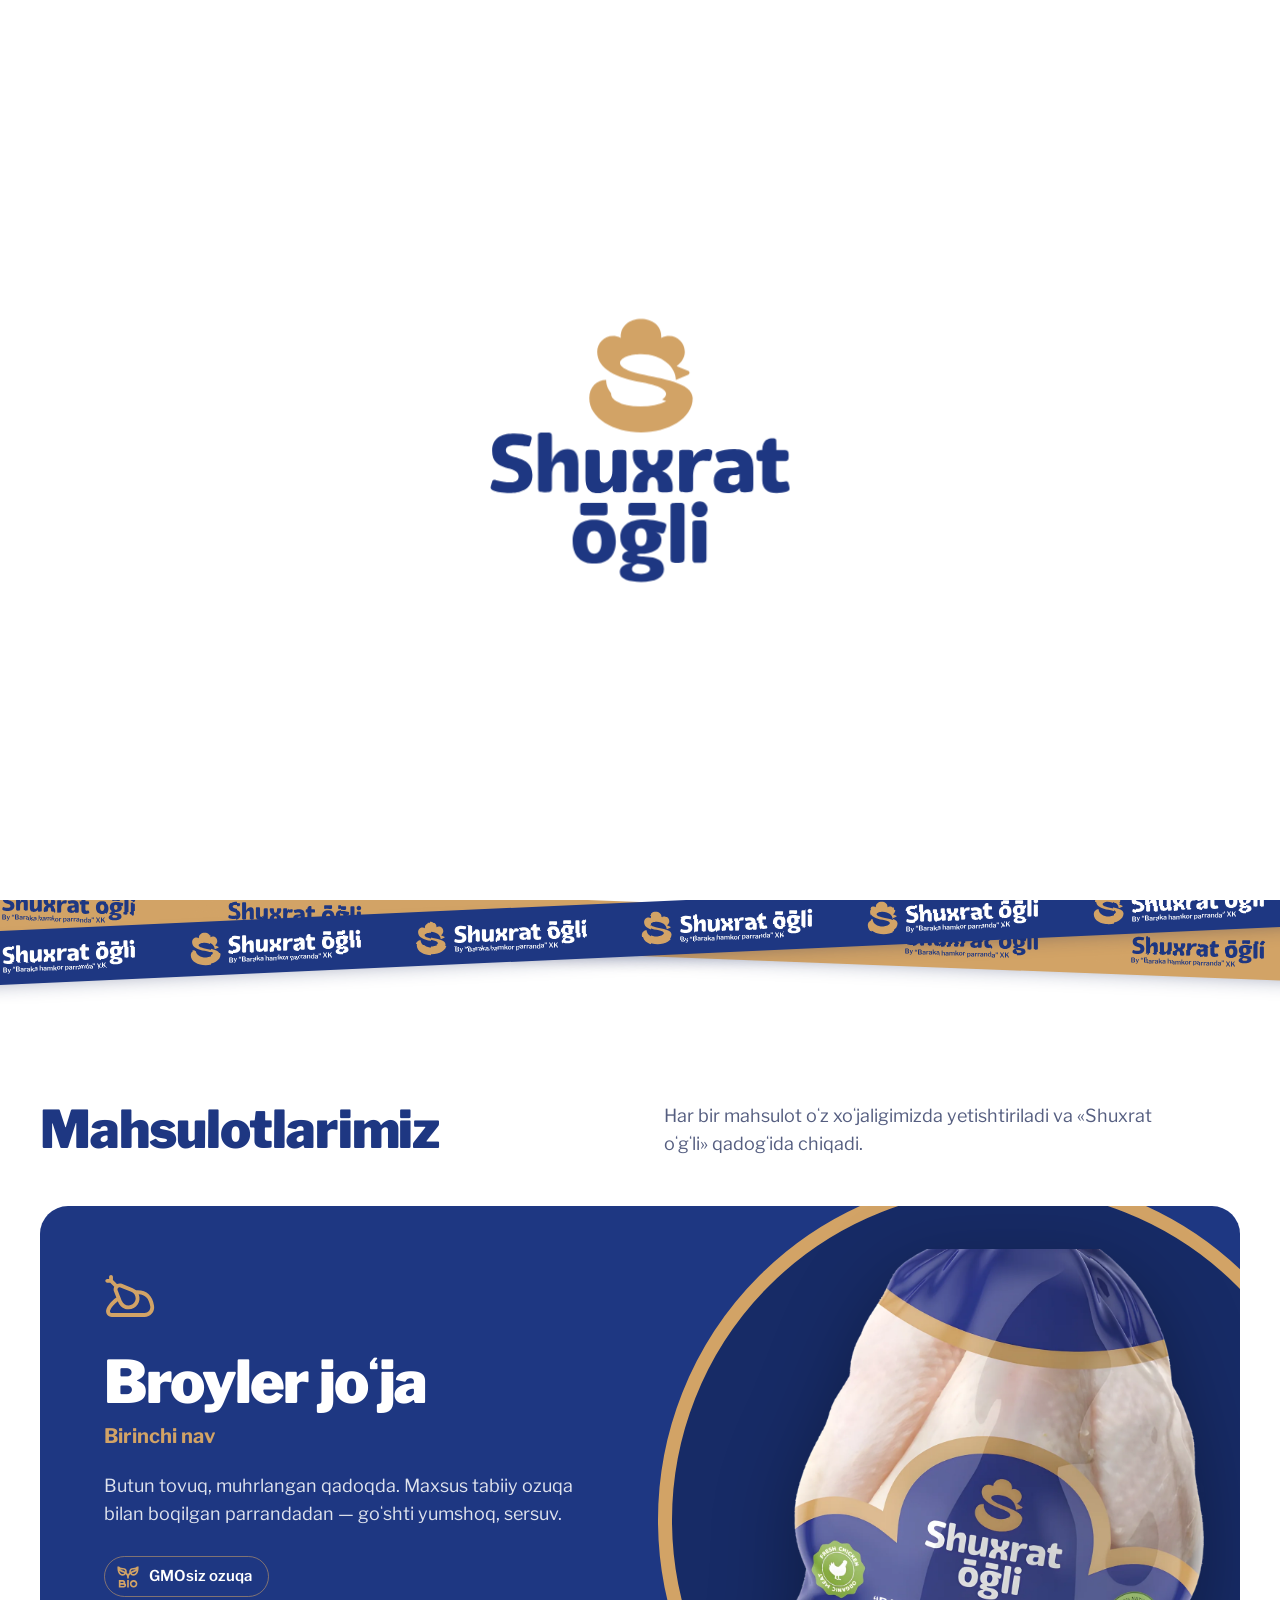
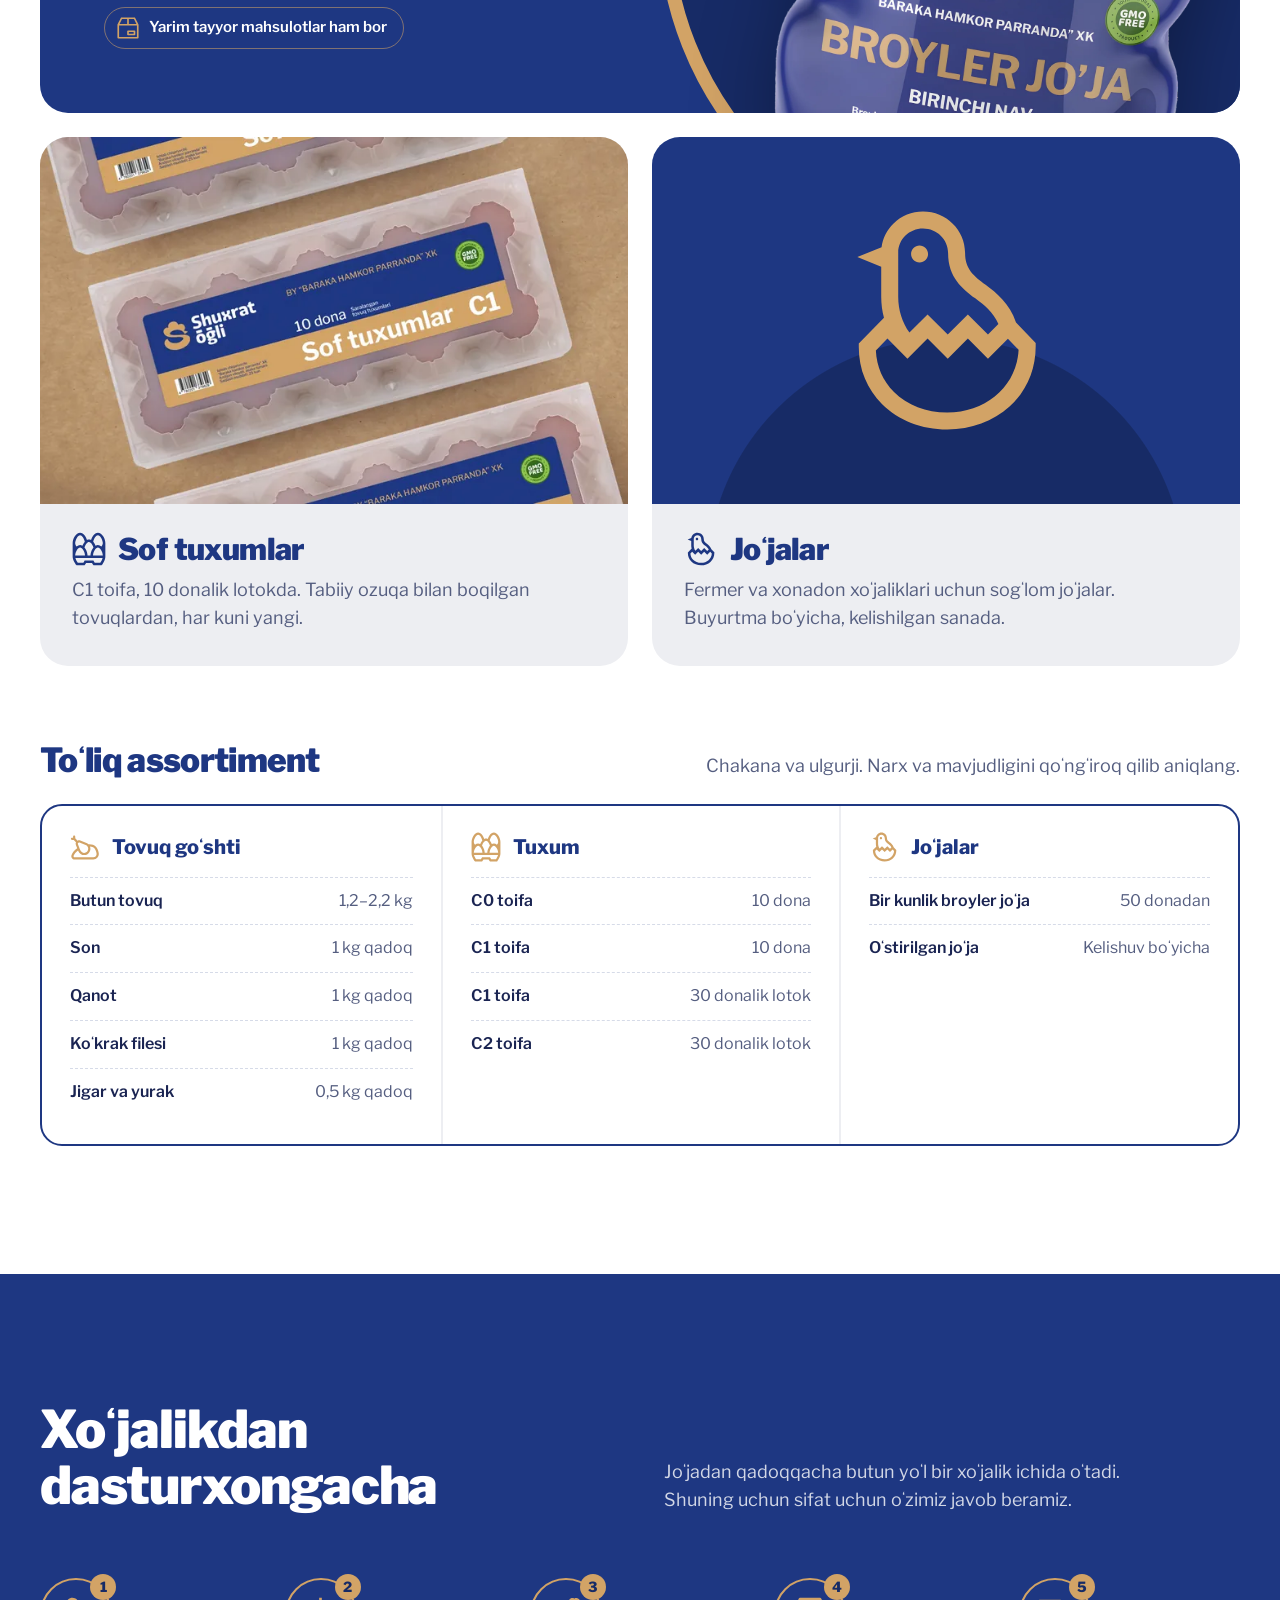
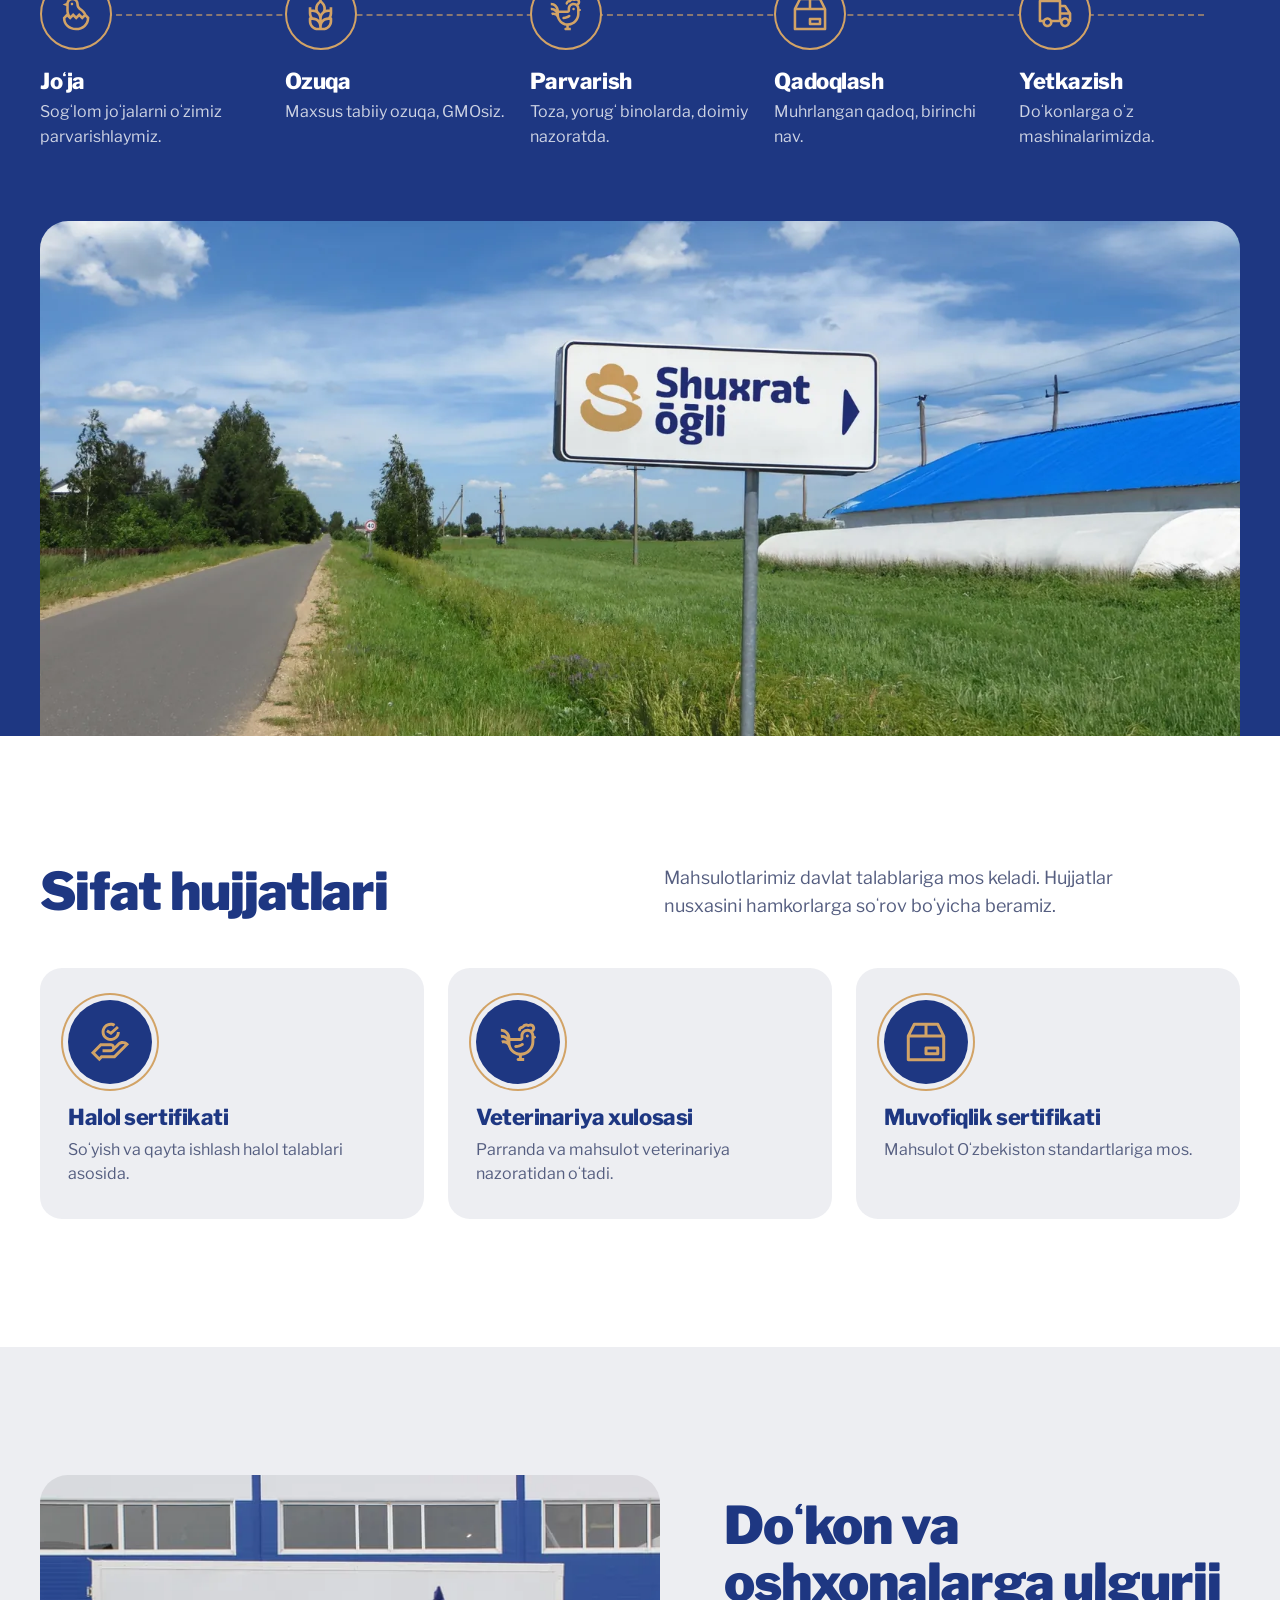
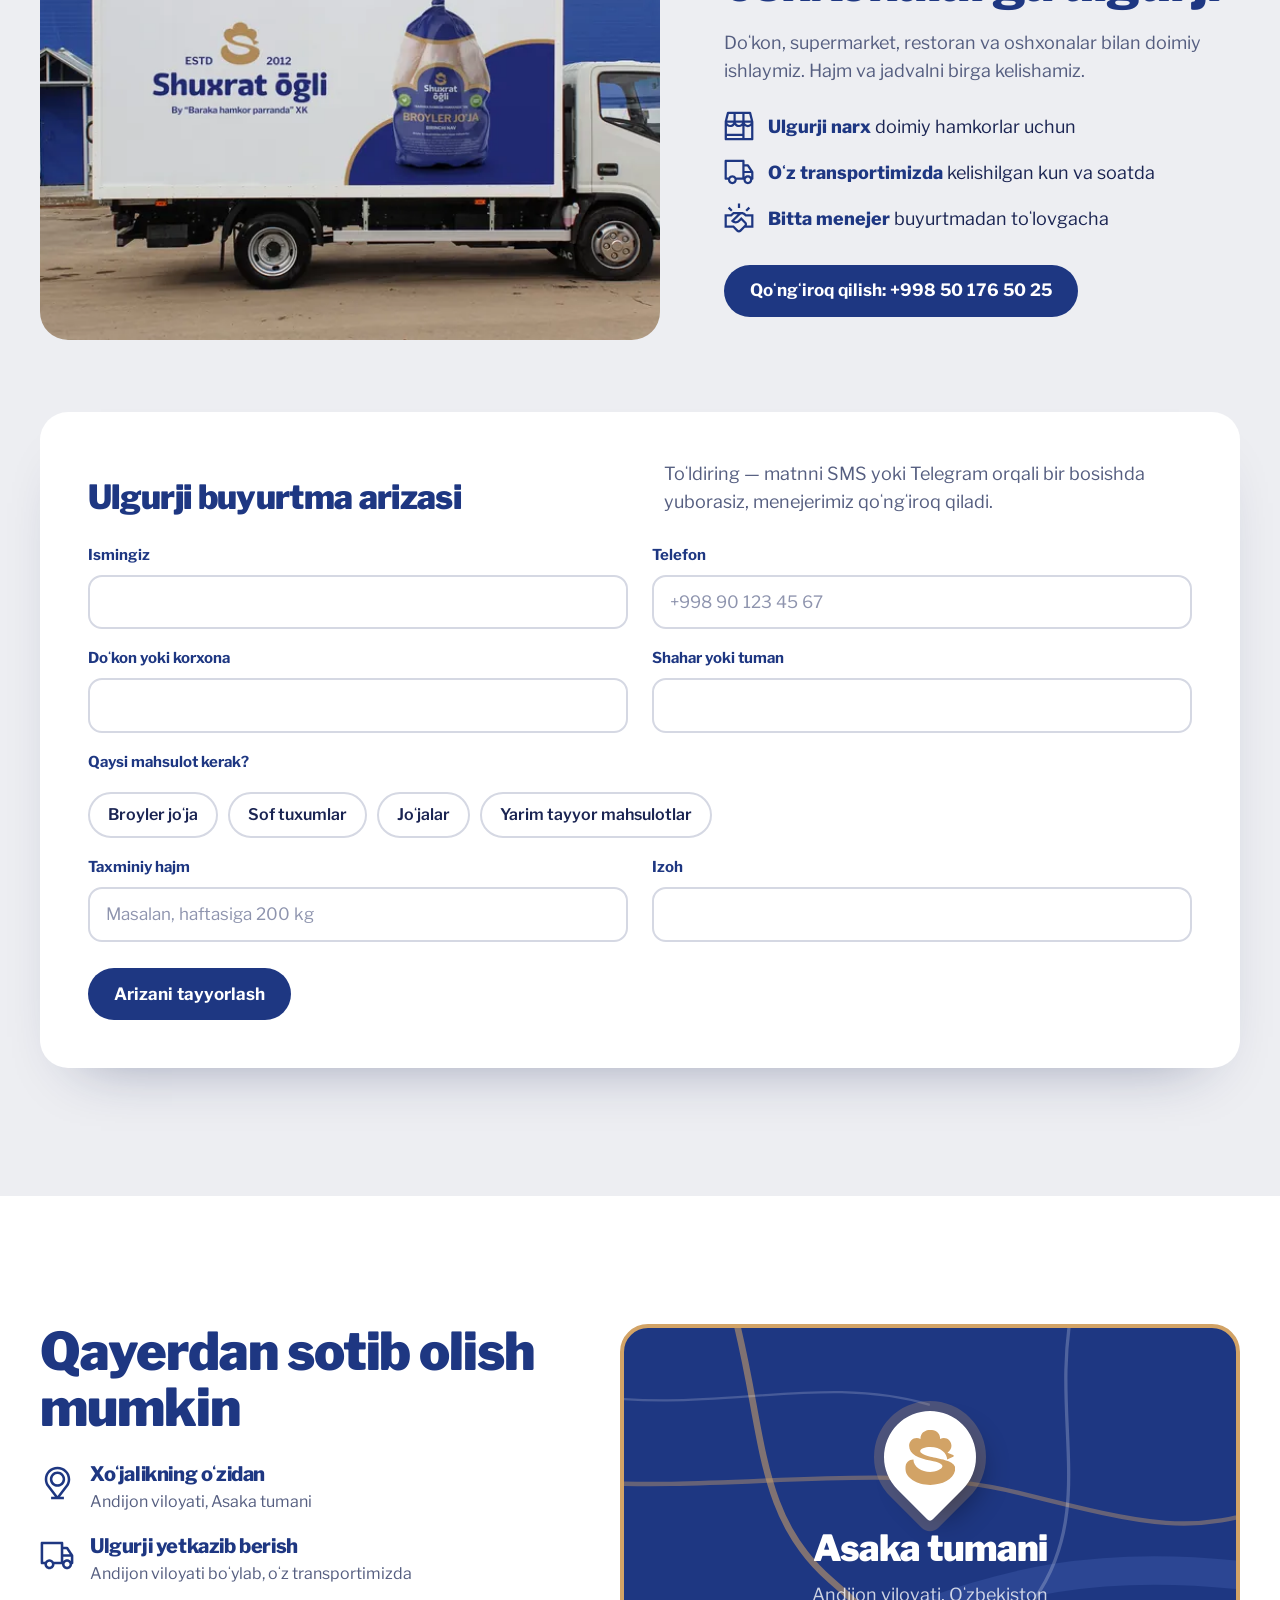
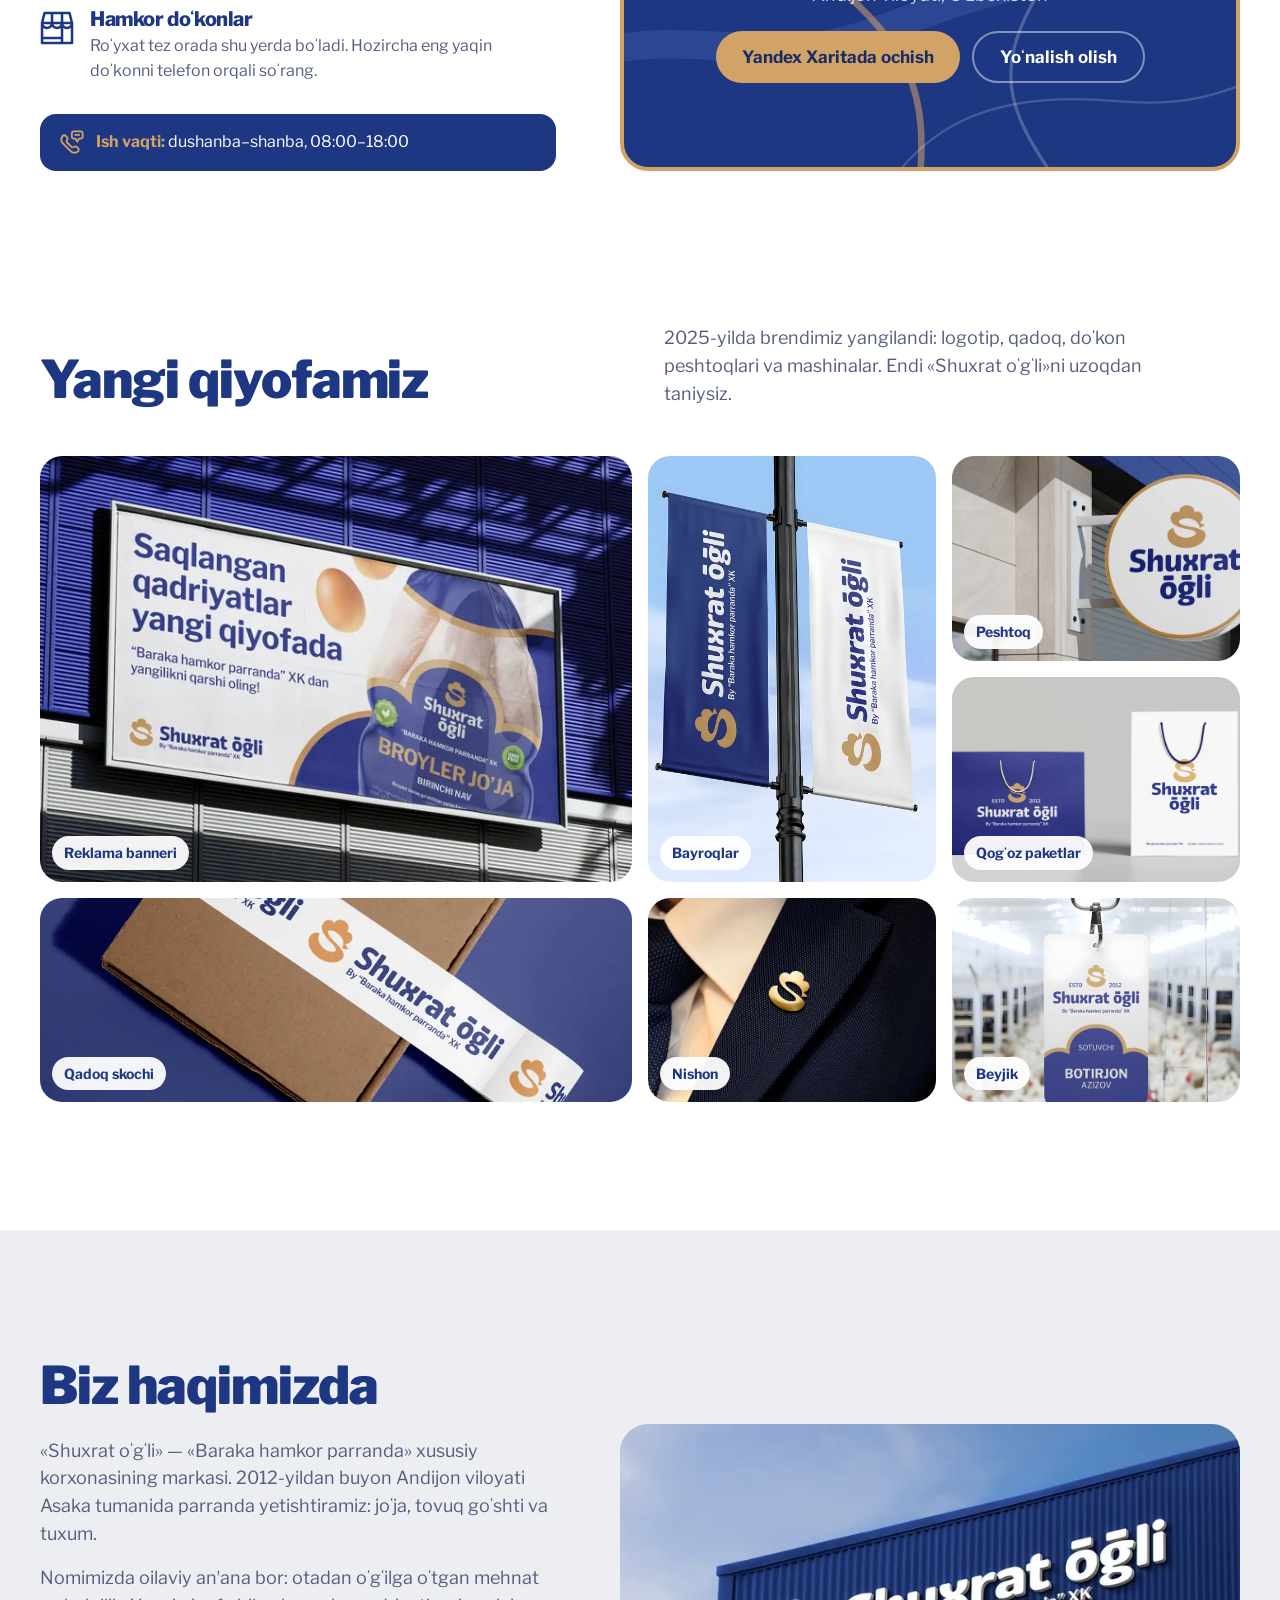
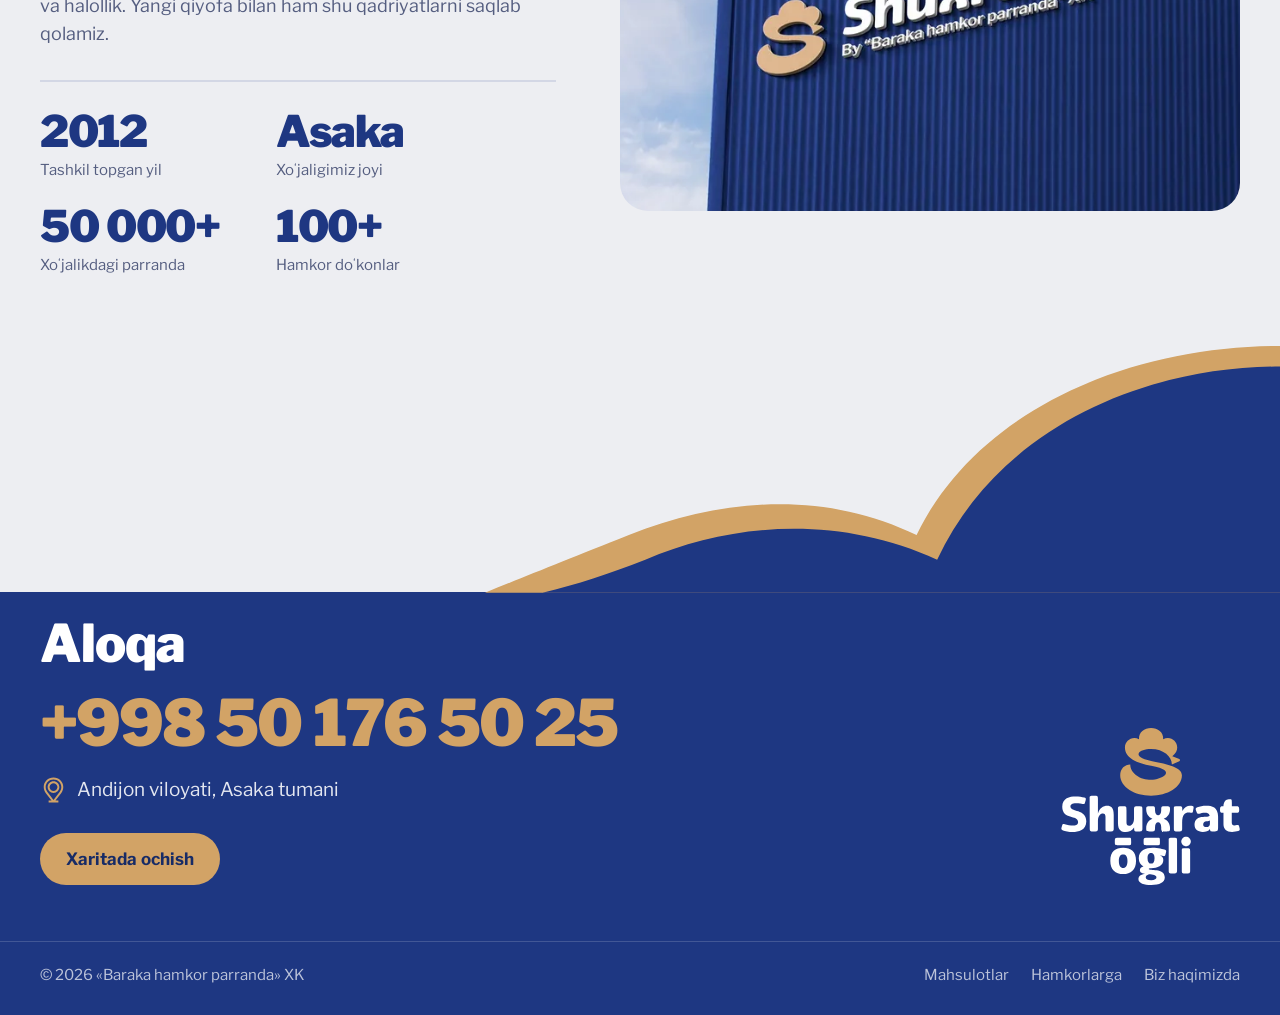
==== index.html @ 79441a8c "Telefon raqami: kompyuterda qo'ng'iroq oynasi (QR, nusxalash), telefonda to'g'ridan-to'g'ri qo'ng'ir" ====
<!doctype html>
<html lang="uz">
<head>
<meta charset="utf-8">
<meta name="viewport" content="width=device-width, initial-scale=1">
<title>Shuxrat oʻgʻli — tovuq goʻshti, tuxum va joʻja</title>
<meta name="description" content="«Baraka hamkor parranda» XK markasi. 2012-yildan buyon Asaka tumanida broyler joʻja, tuxum va joʻjalar yetishtiramiz. Ulgurji va chakana.">
<meta name="theme-color" content="#1E3782">
<!-- namuna: mijoz tasdiqlaguncha qidiruvda ko'rinmasin; haqiqiy domenga chiqqanda olib tashlang -->
<meta name="robots" content="noindex">
<link rel="icon" href="favicon.svg" type="image/svg+xml">
<link rel="apple-touch-icon" href="apple-touch-icon.png">
<link rel="alternate" hreflang="uz" href="./">
<link rel="alternate" hreflang="ru" href="ru/">
<link rel="alternate" hreflang="en" href="en/">
<script type="application/ld+json">
{"@context":"https://schema.org","@type":"LocalBusiness","name":"Shuxrat oʻgʻli","legalName":"«Baraka hamkor parranda» XK","foundingDate":"2012","telephone":"+998501765025","address":{"@type":"PostalAddress","addressRegion":"Andijon viloyati","addressLocality":"Asaka tumani","addressCountry":"UZ"},"geo":{"@type":"GeoCoordinates","latitude":40.595514,"longitude":72.239171},"description":"Broyler joʻja, tuxum va joʻjalar yetishtiruvchi parrandachilik xoʻjaligi."}
</script>
<meta property="og:title" content="Shuxrat oʻgʻli — tovuq goʻshti, tuxum va joʻja">
<meta property="og:description" content="2012-yildan buyon Asaka tumanida parranda yetishtiramiz.">
<meta property="og:image" content="rasm/bino-1600.webp">
<link rel="preconnect" href="https://fonts.googleapis.com">
<link rel="preconnect" href="https://fonts.gstatic.com" crossorigin>
<link href="https://fonts.googleapis.com/css2?family=Libre+Franklin:wght@400;500;600;700;800;900&display=swap" rel="stylesheet">
<script>
  // logo kirishi: sessiyada bir marta, kamroq harakat tanlanganda yo'q
  try { if (!sessionStorage.getItem('kirish') && !matchMedia('(prefers-reduced-motion: reduce)').matches) document.documentElement.classList.add('kirish-bor'); } catch (e) {}
</script>
<link rel="stylesheet" href="uslub.css">
</head>
<body>
<!--KIRISH-->
<div class="kirish" aria-hidden="true">
<svg class="kirish-logo" viewBox="0 0 170.62 149.5">
<defs>
<clipPath id="k-s" clipPathUnits="userSpaceOnUse"><ellipse cx="85.93" cy="27" rx="27" ry="14"/><rect x="51.43" y="27" width="70" height="40"/></clipPath>
<mask id="k-m" maskUnits="userSpaceOnUse" x="0" y="-10" width="171" height="90">
<g clip-path="url(#k-s)"><path class="k-chiz" transform="translate(56.43 0)" d="M6 36C3 42 4 50 12 54C20 59 38 59 47 54C55 50 54 43 47 39.5C40 36 32 34.5 25 32.5C16 30 9 27 10 22C11 16 20 14.5 29 14.5C40 14.5 48 19 51 26L55.5 31" fill="none" stroke="#fff" stroke-width="16" stroke-linecap="round" stroke-linejoin="round" pathLength="1"/></g>
<circle class="k-toj" style="--i:0" cx="69.43" cy="17" r="13" fill="#fff"/>
<circle class="k-toj" style="--i:1" cx="85.93" cy="10.5" r="13" fill="#fff"/>
<circle class="k-toj" style="--i:2" cx="101.93" cy="17" r="13" fill="#fff"/>
</mask>
<clipPath id="k-hammasi"><path d="M85.90 0.00C79.51 0.03 73.93 3.87 74.35 10.78C67.67 7.26 60.94 12.41 60.94 18.60C60.94 28.88 72.72 33.59 85.86 35.94C112.69 40.74 95.31 49.31 85.86 49.31C75.70 49.31 66.02 43.20 66.02 34.65C60.94 34.65 56.43 38.47 56.43 45.04C56.43 56.48 70.38 64.51 85.86 64.51C101.33 64.51 115.29 56.44 115.26 45.04C115.24 36.15 96.95 33.92 85.86 31.41C66.32 26.98 74.17 19.99 85.86 19.99C98.03 19.99 105.70 27.46 105.70 34.65L112.77 31.63C113.20 31.45 113.46 31.04 113.46 30.57C113.45 30.11 113.18 29.71 112.75 29.54L106.09 26.87C109.51 24.21 110.77 21.39 110.77 18.60C110.78 12.41 104.09 7.26 97.40 10.78C97.83 3.68 92.11 0.07 85.90 0.00"/><path d="M11.37 92.91C9.18 92.91 5.89 92.28 3.61 91.68C1.51 91.18 1.46 91.68 1.00 93.19L0.46 95.02C0.00 96.48 0.73 97.07 1.92 97.53C3.70 98.26 7.44 98.99 11.19 98.99C16.44 98.99 24.11 97.48 24.11 88.76C24.11 76.57 9.00 80.49 9.00 74.70C9.00 72.96 10.23 71.64 14.52 71.64C17.35 71.64 19.63 72.14 20.50 72.32C22.15 72.64 22.56 72.41 22.83 71.23L23.52 68.76C24.06 66.93 23.42 66.66 22.15 66.29C20.04 65.75 17.26 65.20 13.84 65.20C8.26 65.20 1.19 66.57 1.19 75.06C1.19 87.53 16.30 82.69 16.30 89.44C16.30 92.41 13.47 92.91 11.37 92.91"/><path d="M42.41 84.49L42.41 95.89C42.41 98.50 43.11 98.53 45.71 98.53C49.19 98.53 50.25 98.44 50.25 95.89L50.25 82.64C50.25 75.61 47.58 74.01 44.11 74.01C40.41 74.01 36.25 76.48 35.20 81.68L35.20 80.95L35.20 67.26C35.20 64.57 34.81 64.51 31.69 64.51C27.17 64.51 27.29 64.63 27.30 67.05L27.40 95.89C27.40 98.38 28.16 98.53 30.73 98.53C34.23 98.53 35.20 98.49 35.20 95.89L35.20 88.67C35.20 83.74 37.44 81.36 39.91 81.36C41.64 81.36 42.41 82.53 42.41 84.49"/><path d="M74.11 74.47C69.63 74.47 69.59 74.61 69.59 78.58L69.59 86.16C69.59 90.87 67.21 93.14 64.98 93.14C63.20 93.14 62.42 92.00 62.42 90.04L62.42 78.58C62.42 74.56 62.33 74.47 58.72 74.47C54.11 74.47 54.30 74.58 54.30 77.82L54.30 90.44C54.30 97.74 57.81 98.99 61.60 98.99C64.57 98.99 67.99 97.62 69.68 94.70C69.68 98.30 70.09 98.53 73.01 98.53C76.52 98.53 77.59 98.50 77.59 95.89L77.59 78.62C77.59 74.88 77.87 74.47 74.11 74.47"/><path d="M95.52 94.56C95.52 98.44 95.66 98.53 99.13 98.53C103.88 98.53 103.92 98.39 103.92 95.29C103.92 91.59 102.01 87.98 97.94 86.48C102.01 84.97 103.92 81.32 103.92 77.71C103.92 74.60 103.88 74.47 99.13 74.47C95.66 74.47 95.52 74.56 95.52 78.44C95.52 81.36 94.15 83.01 92.55 83.01C91.00 83.01 89.63 81.36 89.63 78.44C89.63 74.56 89.50 74.47 86.03 74.47C81.23 74.47 81.23 74.60 81.23 77.71C81.23 81.32 83.15 84.97 87.17 86.48C83.15 87.98 81.23 91.59 81.23 95.29C81.23 98.39 81.23 98.53 86.03 98.53C89.50 98.53 89.63 98.44 89.63 94.56C89.63 91.54 91.00 89.86 92.55 89.86C94.15 89.86 95.52 91.54 95.52 94.56"/><path d="M115.66 78.53C115.66 74.56 115.52 74.47 112.01 74.47C107.49 74.47 107.58 74.50 107.58 76.92L107.58 95.89C107.58 98.38 108.44 98.53 111.00 98.53C114.49 98.53 115.48 98.47 115.48 95.89L115.48 90.27C115.48 82.18 118.45 80.49 121.50 80.49C122.19 80.49 123.01 80.63 123.65 80.72C125.11 81.00 125.48 80.63 125.75 79.40L126.34 76.43C126.57 75.24 126.44 74.65 125.34 74.24C124.75 74.06 123.88 74.01 122.97 74.01C120.41 74.01 117.35 75.61 115.66 78.94L115.66 78.53"/><path d="M127.27 92.00C127.27 96.61 130.33 98.99 135.13 98.99C138.05 98.99 140.61 98.30 141.98 96.16C142.11 98.39 142.80 98.53 145.26 98.53C149.42 98.53 149.74 98.35 149.74 94.10L149.74 84.33C149.74 75.33 143.76 74.01 138.55 74.01C134.94 74.01 132.25 74.60 129.97 75.43C128.64 75.93 128.00 76.66 128.60 78.30L129.33 80.22C129.92 81.82 130.74 81.96 131.93 81.55C132.98 81.27 135.08 80.68 137.18 80.68C139.04 80.68 141.05 81.13 141.60 83.18C141.91 84.34 139.93 84.65 135.31 84.65C130.70 84.65 127.27 87.12 127.27 92.00M138.64 88.76C140.56 88.76 141.20 88.40 141.93 88.03L141.93 91.33C141.93 93.20 140.65 94.30 138.64 94.30C136.63 94.30 135.54 93.74 135.54 91.86C135.54 89.99 136.63 88.76 138.64 88.76"/><path d="M153.82 74.47C152.77 74.47 151.58 74.70 151.58 77.02L151.58 78.49C151.58 80.63 152.86 80.81 153.82 80.81L154.87 80.81L154.87 91.71C154.87 96.46 157.79 98.99 163.04 98.99C165.14 98.99 167.47 98.58 168.79 98.17C170.16 97.75 170.62 97.25 170.30 95.79L169.84 93.74C169.48 92.28 168.70 92.18 167.56 92.46C166.92 92.60 166.15 92.78 165.28 92.78C163.59 92.78 162.77 91.86 162.77 89.89L162.77 80.81L167.61 80.81C168.56 80.81 169.84 80.63 169.84 78.49L169.84 77.02C169.84 74.70 168.66 74.47 167.61 74.47L162.86 74.47L162.86 71.04C162.86 68.12 162.77 67.85 160.94 67.85C158.34 67.85 155.19 68.44 154.82 74.47L153.82 74.47"/><path d="M119.18 103.67C121.68 103.67 123.70 105.69 123.70 108.19C123.70 110.68 121.68 112.70 119.18 112.70C116.69 112.70 114.67 110.68 114.67 108.19C114.67 105.69 116.69 103.67 119.18 103.67"/><path d="M59.25 139.09C66.60 139.09 71.53 134.93 71.53 126.35C71.53 117.72 66.65 114.11 59.25 114.11C51.81 114.11 47.01 117.72 47.01 126.35C47.01 134.93 51.85 139.09 59.25 139.09M59.25 133.42C56.69 133.42 55.14 131.14 55.14 126.76C55.14 122.33 56.69 120.50 59.25 120.50C61.81 120.50 63.36 122.33 63.36 126.76C63.36 131.14 61.81 133.42 59.25 133.42"/><path d="M74.14 124.11C74.14 127.94 75.83 130.50 78.61 131.96C76.56 132.56 75.19 133.61 75.19 135.43C75.19 137.76 77.70 138.54 80.71 138.90C75.83 139.41 73.82 141.32 73.82 144.02C73.82 147.90 79.20 149.50 86.01 149.50C93.91 149.50 98.93 147.35 98.93 142.19C98.93 132.69 83.63 136.35 83.63 134.20C83.63 133.79 84.27 133.51 85.41 133.47L85.83 133.47C91.99 133.47 97.52 131.09 97.52 125.75C97.52 123.20 96.33 121.78 94.00 121.10L97.61 121.96C98.93 122.28 99.34 121.14 99.52 120.59L100.16 118.08C100.39 117.30 100.48 116.57 99.20 116.03C97.83 115.43 92.40 114.06 87.33 114.06C80.89 114.06 74.14 116.57 74.14 124.11M85.83 129.13C83.82 129.13 82.49 127.44 82.49 123.93C82.49 120.36 83.82 118.99 85.83 118.99C87.84 118.99 89.16 120.36 89.16 123.93C89.16 127.49 87.84 129.13 85.83 129.13M85.92 144.93C82.45 144.93 80.76 143.83 80.76 142.14C80.76 141.00 81.72 139.95 83.86 139.22C87.52 139.54 90.99 139.91 90.99 142.19C90.99 143.83 89.39 144.93 85.92 144.93"/><path d="M110.62 107.25C110.62 104.68 110.18 104.61 107.10 104.61C102.58 104.61 102.67 104.83 102.67 107.25L102.67 135.99C102.67 138.60 103.55 138.63 106.14 138.63C109.64 138.63 110.46 138.55 110.62 135.99C110.65 135.50 110.62 134.88 110.62 134.20L110.62 107.25"/><path d="M115.15 135.99C115.15 138.67 115.91 138.63 118.57 138.63C122.10 138.63 123.10 138.74 123.10 135.99L123.10 117.64C123.10 114.58 122.74 114.57 119.52 114.57C115.00 114.57 115.15 114.64 115.15 117.06L115.15 135.99"/><path d="M81.02 104.61C78.89 104.61 78.74 105.22 78.74 107.71C78.74 111.29 78.74 111.66 81.34 111.63C85.03 111.59 88.59 111.74 92.27 111.63C94.09 111.58 94.31 111.27 94.31 108.54C94.31 104.60 94.15 104.61 92.41 104.61L81.02 104.61"/><path d="M53.58 104.61C51.45 104.61 51.30 105.22 51.30 107.71C51.30 111.29 51.30 111.66 53.90 111.63C57.59 111.59 61.15 111.74 64.83 111.63C66.65 111.58 66.87 111.27 66.87 108.54C66.87 104.60 66.71 104.61 64.97 104.61L53.58 104.61"/></clipPath>
<linearGradient id="k-nur" x1="0" x2="1"><stop offset="0" stop-color="#fff" stop-opacity="0"/><stop offset=".5" stop-color="#fff" stop-opacity=".55"/><stop offset="1" stop-color="#fff" stop-opacity="0"/></linearGradient>
</defs>
<g class="k-belgi"><path d="M85.90 0.00C79.51 0.03 73.93 3.87 74.35 10.78C67.67 7.26 60.94 12.41 60.94 18.60C60.94 28.88 72.72 33.59 85.86 35.94C112.69 40.74 95.31 49.31 85.86 49.31C75.70 49.31 66.02 43.20 66.02 34.65C60.94 34.65 56.43 38.47 56.43 45.04C56.43 56.48 70.38 64.51 85.86 64.51C101.33 64.51 115.29 56.44 115.26 45.04C115.24 36.15 96.95 33.92 85.86 31.41C66.32 26.98 74.17 19.99 85.86 19.99C98.03 19.99 105.70 27.46 105.70 34.65L112.77 31.63C113.20 31.45 113.46 31.04 113.46 30.57C113.45 30.11 113.18 29.71 112.75 29.54L106.09 26.87C109.51 24.21 110.77 21.39 110.77 18.60C110.78 12.41 104.09 7.26 97.40 10.78C97.83 3.68 92.11 0.07 85.90 0.00" fill="#D2A366" mask="url(#k-m)"/></g>
<g class="k-harflar">
<path style="--i:0" d="M11.37 92.91C9.18 92.91 5.89 92.28 3.61 91.68C1.51 91.18 1.46 91.68 1.00 93.19L0.46 95.02C0.00 96.48 0.73 97.07 1.92 97.53C3.70 98.26 7.44 98.99 11.19 98.99C16.44 98.99 24.11 97.48 24.11 88.76C24.11 76.57 9.00 80.49 9.00 74.70C9.00 72.96 10.23 71.64 14.52 71.64C17.35 71.64 19.63 72.14 20.50 72.32C22.15 72.64 22.56 72.41 22.83 71.23L23.52 68.76C24.06 66.93 23.42 66.66 22.15 66.29C20.04 65.75 17.26 65.20 13.84 65.20C8.26 65.20 1.19 66.57 1.19 75.06C1.19 87.53 16.30 82.69 16.30 89.44C16.30 92.41 13.47 92.91 11.37 92.91" fill="#1E3782"/>
<path style="--i:1" d="M42.41 84.49L42.41 95.89C42.41 98.50 43.11 98.53 45.71 98.53C49.19 98.53 50.25 98.44 50.25 95.89L50.25 82.64C50.25 75.61 47.58 74.01 44.11 74.01C40.41 74.01 36.25 76.48 35.20 81.68L35.20 80.95L35.20 67.26C35.20 64.57 34.81 64.51 31.69 64.51C27.17 64.51 27.29 64.63 27.30 67.05L27.40 95.89C27.40 98.38 28.16 98.53 30.73 98.53C34.23 98.53 35.20 98.49 35.20 95.89L35.20 88.67C35.20 83.74 37.44 81.36 39.91 81.36C41.64 81.36 42.41 82.53 42.41 84.49" fill="#1E3782"/>
<path style="--i:2" d="M74.11 74.47C69.63 74.47 69.59 74.61 69.59 78.58L69.59 86.16C69.59 90.87 67.21 93.14 64.98 93.14C63.20 93.14 62.42 92.00 62.42 90.04L62.42 78.58C62.42 74.56 62.33 74.47 58.72 74.47C54.11 74.47 54.30 74.58 54.30 77.82L54.30 90.44C54.30 97.74 57.81 98.99 61.60 98.99C64.57 98.99 67.99 97.62 69.68 94.70C69.68 98.30 70.09 98.53 73.01 98.53C76.52 98.53 77.59 98.50 77.59 95.89L77.59 78.62C77.59 74.88 77.87 74.47 74.11 74.47" fill="#1E3782"/>
<path style="--i:3" d="M95.52 94.56C95.52 98.44 95.66 98.53 99.13 98.53C103.88 98.53 103.92 98.39 103.92 95.29C103.92 91.59 102.01 87.98 97.94 86.48C102.01 84.97 103.92 81.32 103.92 77.71C103.92 74.60 103.88 74.47 99.13 74.47C95.66 74.47 95.52 74.56 95.52 78.44C95.52 81.36 94.15 83.01 92.55 83.01C91.00 83.01 89.63 81.36 89.63 78.44C89.63 74.56 89.50 74.47 86.03 74.47C81.23 74.47 81.23 74.60 81.23 77.71C81.23 81.32 83.15 84.97 87.17 86.48C83.15 87.98 81.23 91.59 81.23 95.29C81.23 98.39 81.23 98.53 86.03 98.53C89.50 98.53 89.63 98.44 89.63 94.56C89.63 91.54 91.00 89.86 92.55 89.86C94.15 89.86 95.52 91.54 95.52 94.56" fill="#1E3782"/>
<path style="--i:4" d="M115.66 78.53C115.66 74.56 115.52 74.47 112.01 74.47C107.49 74.47 107.58 74.50 107.58 76.92L107.58 95.89C107.58 98.38 108.44 98.53 111.00 98.53C114.49 98.53 115.48 98.47 115.48 95.89L115.48 90.27C115.48 82.18 118.45 80.49 121.50 80.49C122.19 80.49 123.01 80.63 123.65 80.72C125.11 81.00 125.48 80.63 125.75 79.40L126.34 76.43C126.57 75.24 126.44 74.65 125.34 74.24C124.75 74.06 123.88 74.01 122.97 74.01C120.41 74.01 117.35 75.61 115.66 78.94L115.66 78.53" fill="#1E3782"/>
<path style="--i:5" d="M127.27 92.00C127.27 96.61 130.33 98.99 135.13 98.99C138.05 98.99 140.61 98.30 141.98 96.16C142.11 98.39 142.80 98.53 145.26 98.53C149.42 98.53 149.74 98.35 149.74 94.10L149.74 84.33C149.74 75.33 143.76 74.01 138.55 74.01C134.94 74.01 132.25 74.60 129.97 75.43C128.64 75.93 128.00 76.66 128.60 78.30L129.33 80.22C129.92 81.82 130.74 81.96 131.93 81.55C132.98 81.27 135.08 80.68 137.18 80.68C139.04 80.68 141.05 81.13 141.60 83.18C141.91 84.34 139.93 84.65 135.31 84.65C130.70 84.65 127.27 87.12 127.27 92.00M138.64 88.76C140.56 88.76 141.20 88.40 141.93 88.03L141.93 91.33C141.93 93.20 140.65 94.30 138.64 94.30C136.63 94.30 135.54 93.74 135.54 91.86C135.54 89.99 136.63 88.76 138.64 88.76" fill="#1E3782"/>
<path style="--i:6" d="M153.82 74.47C152.77 74.47 151.58 74.70 151.58 77.02L151.58 78.49C151.58 80.63 152.86 80.81 153.82 80.81L154.87 80.81L154.87 91.71C154.87 96.46 157.79 98.99 163.04 98.99C165.14 98.99 167.47 98.58 168.79 98.17C170.16 97.75 170.62 97.25 170.30 95.79L169.84 93.74C169.48 92.28 168.70 92.18 167.56 92.46C166.92 92.60 166.15 92.78 165.28 92.78C163.59 92.78 162.77 91.86 162.77 89.89L162.77 80.81L167.61 80.81C168.56 80.81 169.84 80.63 169.84 78.49L169.84 77.02C169.84 74.70 168.66 74.47 167.61 74.47L162.86 74.47L162.86 71.04C162.86 68.12 162.77 67.85 160.94 67.85C158.34 67.85 155.19 68.44 154.82 74.47L153.82 74.47" fill="#1E3782"/>
<path style="--i:7" d="M59.25 139.09C66.60 139.09 71.53 134.93 71.53 126.35C71.53 117.72 66.65 114.11 59.25 114.11C51.81 114.11 47.01 117.72 47.01 126.35C47.01 134.93 51.85 139.09 59.25 139.09M59.25 133.42C56.69 133.42 55.14 131.14 55.14 126.76C55.14 122.33 56.69 120.50 59.25 120.50C61.81 120.50 63.36 122.33 63.36 126.76C63.36 131.14 61.81 133.42 59.25 133.42" fill="#1E3782"/>
<path style="--i:8" d="M53.58 104.61C51.45 104.61 51.30 105.22 51.30 107.71C51.30 111.29 51.30 111.66 53.90 111.63C57.59 111.59 61.15 111.74 64.83 111.63C66.65 111.58 66.87 111.27 66.87 108.54C66.87 104.60 66.71 104.61 64.97 104.61L53.58 104.61" fill="#1E3782"/>
<path style="--i:9" d="M74.14 124.11C74.14 127.94 75.83 130.50 78.61 131.96C76.56 132.56 75.19 133.61 75.19 135.43C75.19 137.76 77.70 138.54 80.71 138.90C75.83 139.41 73.82 141.32 73.82 144.02C73.82 147.90 79.20 149.50 86.01 149.50C93.91 149.50 98.93 147.35 98.93 142.19C98.93 132.69 83.63 136.35 83.63 134.20C83.63 133.79 84.27 133.51 85.41 133.47L85.83 133.47C91.99 133.47 97.52 131.09 97.52 125.75C97.52 123.20 96.33 121.78 94.00 121.10L97.61 121.96C98.93 122.28 99.34 121.14 99.52 120.59L100.16 118.08C100.39 117.30 100.48 116.57 99.20 116.03C97.83 115.43 92.40 114.06 87.33 114.06C80.89 114.06 74.14 116.57 74.14 124.11M85.83 129.13C83.82 129.13 82.49 127.44 82.49 123.93C82.49 120.36 83.82 118.99 85.83 118.99C87.84 118.99 89.16 120.36 89.16 123.93C89.16 127.49 87.84 129.13 85.83 129.13M85.92 144.93C82.45 144.93 80.76 143.83 80.76 142.14C80.76 141.00 81.72 139.95 83.86 139.22C87.52 139.54 90.99 139.91 90.99 142.19C90.99 143.83 89.39 144.93 85.92 144.93" fill="#1E3782"/>
<path style="--i:10" d="M81.02 104.61C78.89 104.61 78.74 105.22 78.74 107.71C78.74 111.29 78.74 111.66 81.34 111.63C85.03 111.59 88.59 111.74 92.27 111.63C94.09 111.58 94.31 111.27 94.31 108.54C94.31 104.60 94.15 104.61 92.41 104.61L81.02 104.61" fill="#1E3782"/>
<path style="--i:11" d="M110.62 107.25C110.62 104.68 110.18 104.61 107.10 104.61C102.58 104.61 102.67 104.83 102.67 107.25L102.67 135.99C102.67 138.60 103.55 138.63 106.14 138.63C109.64 138.63 110.46 138.55 110.62 135.99C110.65 135.50 110.62 134.88 110.62 134.20L110.62 107.25" fill="#1E3782"/>
<path style="--i:12" d="M115.15 135.99C115.15 138.67 115.91 138.63 118.57 138.63C122.10 138.63 123.10 138.74 123.10 135.99L123.10 117.64C123.10 114.58 122.74 114.57 119.52 114.57C115.00 114.57 115.15 114.64 115.15 117.06L115.15 135.99" fill="#1E3782"/>
<path style="--i:13" d="M119.18 103.67C121.68 103.67 123.70 105.69 123.70 108.19C123.70 110.68 121.68 112.70 119.18 112.70C116.69 112.70 114.67 110.68 114.67 108.19C114.67 105.69 116.69 103.67 119.18 103.67" fill="#1E3782"/>
</g>
<g clip-path="url(#k-hammasi)"><rect class="k-nur" x="-60" y="0" width="60" height="150" fill="url(#k-nur)"/></g>
</svg>
</div>
<!--/KIRISH-->

<a class="otish" href="#asosiy">Asosiy qismga oʻtish</a>

<header class="sarlavha">
  <div class="sarlavha-ichi">
    <a class="logo" href="#" aria-label="Shuxrat oʻgʻli — bosh sahifa">
      <img src="logo/logo-yotiq.svg" alt="Shuxrat oʻgʻli" width="190" height="36">
    </a>
    <nav class="menyu" id="menyu" aria-label="Asosiy menyu">
      <a href="#mahsulotlar">Mahsulotlar</a>
      <a href="#xojalik">Xoʻjalik</a>
      <a href="#hamkorlarga">Hamkorlarga</a>
      <a href="#sotuv">Qayerdan olish</a>
      <a href="#biz-haqimizda">Biz haqimizda</a>
      <a href="#aloqa">Aloqa</a>
      <div class="tillar" role="group" aria-label="Til">
        <a href="./" hreflang="uz" lang="uz" aria-current="page">UZ</a>
        <a href="ru/" hreflang="ru" lang="ru">RU</a>
        <a href="en/" hreflang="en" lang="en">EN</a>
      </div>
    </nav>
    <a class="tel-tugma" href="tel:+998501765025">
      <i class="ik ik-oq" style="--ik:url(ikon/qongiroq.svg)" aria-hidden="true"></i>
      <span>+998 50 176 50 25</span>
    </a>
    <button class="menyu-tugma" type="button" aria-expanded="false" aria-controls="menyu">
      <span class="sr">Menyuni ochish</span>
      <span class="chiziq"></span><span class="chiziq"></span>
    </button>
  </div>
</header>

<main id="asosiy">

  <!-- Bosh qism: brendbuk muqovasidagi «taroq» shakli ichida surat -->
  <section class="bosh">
    <div class="bosh-ichi">
      <div class="bosh-matn">
        <h1>Saqlangan qadriyatlar yangi qiyofada</h1>
        <p class="bosh-izoh">2012-yildan buyon Asaka tumanida broyler joʻja, tuxum va joʻjalar yetishtiramiz. Oʻz xoʻjaligimizdan — doʻkoningiz va dasturxoningizga.</p>
        <div class="tugmalar">
          <a class="tugma tugma-asosiy" href="#mahsulotlar">Mahsulotlarni koʻrish</a>
          <a class="tugma tugma-chiziq" href="#hamkorlarga">Ulgurji buyurtma</a>
        </div>
        <ul class="afzallik">
          <li><i class="ik ik-oltin" style="--ik:url(ikon/bugdoy.svg)" aria-hidden="true"></i>Tabiiy ozuqa</li>
          <li><i class="ik ik-oltin" style="--ik:url(ikon/bio.svg)" aria-hidden="true"></i>GMOsiz</li>
          <li><i class="ik ik-oltin" style="--ik:url(ikon/sifat.svg)" aria-hidden="true"></i>Birinchi nav</li>
          <li><i class="ik ik-oltin" style="--ik:url(ikon/yetkazish.svg)" aria-hidden="true"></i>Oʻz transportimiz</li>
        </ul>
      </div>
      <div class="bosh-taroq">
        <svg viewBox="0 0 476.83 358.03" role="img" aria-label="Tovuq va yangi tuxumlar">
          <defs>
            <clipPath id="taroq-ichi">
              <path d="M476.83 10.36C357.47 10.89 253.23 82.67 261.09 211.92C136.13 146.16 10.31 242.32 10.38 358.03L476.83 358.03Z"/>
            </clipPath>
          </defs>
          <path class="taroq-hoshiya" d="M476.83 0C470.84 .02 465.09 .21 459.6 .54C403.19 3.97 350.98 23.08 312.8 56.47C275.06 89.49 251.12 136.22 250.33 195.33C225.77 184.87 201.3 180.13 177.81 180.14C143.65 180.16 111.68 190.24 84.54 207.37C57.43 224.5 35.11 248.67 20.24 276.92C7.32 301.48 0 329.16 .02 358.03L476.83 358.03Z"/>
          <g clip-path="url(#taroq-ichi)">
            <rect width="476.83" height="358.03" fill="#1E3782"/>
            <image href="rasm/tuxumlar-1400.webp" x="0" y="150" width="252" height="208.03" preserveAspectRatio="xMidYMid slice"/>
            <image href="rasm/tovuq-tuxum-2000.webp" x="259" y="8" width="217.83" height="350.03" preserveAspectRatio="xMidYMax slice"/>
          </g>
          <rect class="taroq-hoshiya" x="250.33" y="195.33" width="10.76" height="162.7"/>
        </svg>
        <a class="suzuvchi suzuvchi-broyler" href="#mahsulotlar">
          <img src="rasm/broyler-kesma-606.webp" srcset="rasm/broyler-kesma-606.webp 606w, rasm/broyler-kesma-1212.webp 1212w" sizes="64px" alt="" aria-hidden="true">
          <span><b>Broyler joʻja</b>Birinchi nav</span>
        </a>
        <a class="suzuvchi suzuvchi-tuxum" href="#mahsulotlar">
          <i class="ik ik-oltin" style="--ik:url(ikon/tuxum-quti.svg)" aria-hidden="true"></i>
          <span><b>Sof tuxumlar</b>C1 toifa, 10 dona</span>
        </a>
      </div>
    </div>
  </section>

  <!-- Brendbukdagi skoch lentalari -->
  <div class="lentalar" aria-hidden="true">
    <div class="lenta lenta-oltin"><div class="lenta-yol"></div></div>
    <div class="lenta lenta-kok"><div class="lenta-yol"></div></div>
  </div>

<!-- Mahsulotlar -->
  <section class="mahsulotlar" id="mahsulotlar" aria-labelledby="mahsulotlar-sarlavha">
    <div class="ichki">
      <div class="bolim-bosh">
        <h2 id="mahsulotlar-sarlavha">Mahsulotlarimiz</h2>
        <p>Har bir mahsulot oʻz xoʻjaligimizda yetishtiriladi va «Shuxrat oʻgʻli» qadogʻida chiqadi.</p>
      </div>

      <article class="mahsulot-asosiy">
        <div class="mahsulot-matn">
          <i class="ik mahsulot-ikon ik-oltin" style="--ik:url(ikon/tovuq.svg)" aria-hidden="true"></i>
          <h3>Broyler joʻja</h3>
          <p class="nav-belgi">Birinchi nav</p>
          <p>Butun tovuq, muhrlangan qadoqda. Maxsus tabiiy ozuqa bilan boqilgan parrandadan — goʻshti yumshoq, sersuv.</p>
          <ul class="belgilar">
            <li><i class="ik ik-oltin" style="--ik:url(ikon/bio.svg)" aria-hidden="true"></i>GMOsiz ozuqa</li>
            <li><i class="ik ik-oltin" style="--ik:url(ikon/quti.svg)" aria-hidden="true"></i>Yarim tayyor mahsulotlar ham bor</li>
          </ul>
        </div>
        <div class="mahsulot-rasm">
          <img src="rasm/broyler-kesma-1212.webp" alt="«Shuxrat oʻgʻli» qadogʻidagi broyler joʻja" width="606" height="681">
        </div>
      </article>

      <div class="mahsulot-juft">
        <article class="mahsulot">
          <figure>
            <img src="rasm/tuxum-lotok-800.webp" srcset="rasm/tuxum-lotok-800.webp 800w, rasm/tuxum-lotok-1600.webp 1600w" sizes="(min-width: 900px) 560px, 100vw" alt="10 donalik «Sof tuxumlar C1» lotogi" width="800" height="450">
          </figure>
          <div class="mahsulot-tavsif">
            <h3><i class="ik ik-kok" style="--ik:url(ikon/tuxum-quti.svg)" aria-hidden="true"></i>Sof tuxumlar</h3>
            <p>C1 toifa, 10 donalik lotokda. Tabiiy ozuqa bilan boqilgan tovuqlardan, har kuni yangi.</p>
          </div>
        </article>
        <article class="mahsulot">
          <figure class="ikon-rasm" data-toldir="Haqiqiy surat: xoʻjalikdagi joʻjalar">
            <i class="ik ik-oltin" style="--ik:url(ikon/joja.svg)" aria-hidden="true"></i>
          </figure>
          <div class="mahsulot-tavsif">
            <h3><i class="ik ik-kok" style="--ik:url(ikon/joja.svg)" aria-hidden="true"></i>Joʻjalar</h3>
            <p>Fermer va xonadon xoʻjaliklari uchun sogʻlom joʻjalar. Buyurtma boʻyicha, kelishilgan sanada.</p>
          </div>
        </article>
      </div>

      <div class="assortiment" id="assortiment">
        <div class="assortiment-bosh">
          <h3>Toʻliq assortiment</h3>
          <p>Chakana va ulgurji. Narx va mavjudligini qoʻngʻiroq qilib aniqlang.</p>
        </div>
        <div class="assortiment-panjara" data-toldir="Assortiment: mijozdan aniq roʻyxat, ogʻirlik va qadoq">
          <section class="tur" aria-labelledby="tur-gosht">
            <h4 id="tur-gosht"><i class="ik ik-oltin" style="--ik:url(ikon/tovuq.svg)" aria-hidden="true"></i>Tovuq goʻshti</h4>
            <ul>
              <li><span>Butun tovuq</span><span>1,2–2,2 kg</span></li>
              <li><span>Son</span><span>1 kg qadoq</span></li>
              <li><span>Qanot</span><span>1 kg qadoq</span></li>
              <li><span>Koʻkrak filesi</span><span>1 kg qadoq</span></li>
              <li><span>Jigar va yurak</span><span>0,5 kg qadoq</span></li>
            </ul>
          </section>
          <section class="tur" aria-labelledby="tur-tuxum">
            <h4 id="tur-tuxum"><i class="ik ik-oltin" style="--ik:url(ikon/tuxum-quti.svg)" aria-hidden="true"></i>Tuxum</h4>
            <ul>
              <li><span>C0 toifa</span><span>10 dona</span></li>
              <li><span>C1 toifa</span><span>10 dona</span></li>
              <li><span>C1 toifa</span><span>30 donalik lotok</span></li>
              <li><span>C2 toifa</span><span>30 donalik lotok</span></li>
            </ul>
          </section>
          <section class="tur" aria-labelledby="tur-joja">
            <h4 id="tur-joja"><i class="ik ik-oltin" style="--ik:url(ikon/joja.svg)" aria-hidden="true"></i>Joʻjalar</h4>
            <ul>
              <li><span>Bir kunlik broyler joʻja</span><span>50 donadan</span></li>
              <li><span>Oʻstirilgan joʻja</span><span>Kelishuv boʻyicha</span></li>
            </ul>
          </section>
        </div>
      </div>
    </div>
  </section>

  <!-- Xo'jalikdan dasturxongacha: haqiqiy ketma-ketlik -->
  <section class="xojalik" id="xojalik" aria-labelledby="xojalik-sarlavha">
    <div class="ichki">
      <div class="xojalik-bosh">
        <h2 id="xojalik-sarlavha">Xoʻjalikdan dasturxongacha</h2>
        <p>Joʻjadan qadoqqacha butun yoʻl bir xoʻjalik ichida oʻtadi. Shuning uchun sifat uchun oʻzimiz javob beramiz.</p>
      </div>
      <ol class="yol">
        <li>
          <span class="yol-ikon"><i class="ik" style="--ik:url(ikon/joja.svg)" aria-hidden="true"></i></span>
          <h3>Joʻja</h3>
          <p>Sogʻlom joʻjalarni oʻzimiz parvarishlaymiz.</p>
        </li>
        <li>
          <span class="yol-ikon"><i class="ik" style="--ik:url(ikon/bugdoy.svg)" aria-hidden="true"></i></span>
          <h3>Ozuqa</h3>
          <p>Maxsus tabiiy ozuqa, GMOsiz.</p>
        </li>
        <li>
          <span class="yol-ikon"><i class="ik" style="--ik:url(ikon/xoroz.svg)" aria-hidden="true"></i></span>
          <h3>Parvarish</h3>
          <p>Toza, yorugʻ binolarda, doimiy nazoratda.</p>
        </li>
        <li>
          <span class="yol-ikon"><i class="ik" style="--ik:url(ikon/quti.svg)" aria-hidden="true"></i></span>
          <h3>Qadoqlash</h3>
          <p>Muhrlangan qadoq, birinchi nav.</p>
        </li>
        <li>
          <span class="yol-ikon"><i class="ik" style="--ik:url(ikon/yetkazish.svg)" aria-hidden="true"></i></span>
          <h3>Yetkazish</h3>
          <p>Doʻkonlarga oʻz mashinalarimizda.</p>
        </li>
      </ol>
      <figure class="xojalik-rasm">
        <img src="rasm/yol-belgi-800.webp" srcset="rasm/yol-belgi-800.webp 800w, rasm/yol-belgi-1600.webp 1600w" sizes="(min-width: 1200px) 1140px, 100vw" alt="Xoʻjalikka olib boruvchi yoʻldagi «Shuxrat oʻgʻli» koʻrsatkichi" width="800" height="450">
      </figure>
    </div>
  </section>

  <!-- Sifat hujjatlari -->
  <section class="sifat" id="sifat" aria-labelledby="sifat-sarlavha">
    <div class="ichki">
      <div class="bolim-bosh">
        <h2 id="sifat-sarlavha">Sifat hujjatlari</h2>
        <p>Mahsulotlarimiz davlat talablariga mos keladi. Hujjatlar nusxasini hamkorlarga soʻrov boʻyicha beramiz.</p>
      </div>
      <ul class="sifat-royxat" data-toldir="Sertifikatlar: raqami, berilgan sanasi, PDF nusxasi">
        <li>
          <span class="muhr"><i class="ik ik-oltin" style="--ik:url(ikon/sifat.svg)" aria-hidden="true"></i></span>
          <h3>Halol sertifikati</h3>
          <p>Soʻyish va qayta ishlash halol talablari asosida.</p>
        </li>
        <li>
          <span class="muhr"><i class="ik ik-oltin" style="--ik:url(ikon/xoroz.svg)" aria-hidden="true"></i></span>
          <h3>Veterinariya xulosasi</h3>
          <p>Parranda va mahsulot veterinariya nazoratidan oʻtadi.</p>
        </li>
        <li>
          <span class="muhr"><i class="ik ik-oltin" style="--ik:url(ikon/quti.svg)" aria-hidden="true"></i></span>
          <h3>Muvofiqlik sertifikati</h3>
          <p>Mahsulot Oʻzbekiston standartlariga mos.</p>
        </li>
      </ul>
    </div>
  </section>

  <!-- Hamkorlarga (ulgurji) -->
  <section class="hamkor" id="hamkorlarga" aria-labelledby="hamkor-sarlavha">
    <div class="ichki hamkor-ichi">
      <figure class="hamkor-rasm">
        <img src="rasm/yuk-mashina-800.webp" srcset="rasm/yuk-mashina-800.webp 800w, rasm/yuk-mashina-1600.webp 1600w" sizes="(min-width: 900px) 600px, 100vw" alt="«Shuxrat oʻgʻli» yuk mashinasi" width="800" height="450">
      </figure>
      <div class="hamkor-matn">
        <h2 id="hamkor-sarlavha">Doʻkon va oshxonalarga ulgurji</h2>
        <p>Doʻkon, supermarket, restoran va oshxonalar bilan doimiy ishlaymiz. Hajm va jadvalni birga kelishamiz.</p>
        <ul class="hamkor-royxat">
          <li><i class="ik ik-kok" style="--ik:url(ikon/dokon.svg)" aria-hidden="true"></i><span><b>Ulgurji narx</b> doimiy hamkorlar uchun</span></li>
          <li><i class="ik ik-kok" style="--ik:url(ikon/yetkazish.svg)" aria-hidden="true"></i><span><b>Oʻz transportimizda</b> kelishilgan kun va soatda</span></li>
          <li><i class="ik ik-kok" style="--ik:url(ikon/hamkorlik.svg)" aria-hidden="true"></i><span><b>Bitta menejer</b> buyurtmadan toʻlovgacha</span></li>
        </ul>
        <a class="tugma tugma-asosiy" href="tel:+998501765025">Qoʻngʻiroq qilish: +998 50 176 50 25</a>
      </div>
    </div>
      <div class="ichki">
      <form class="ariza" id="ariza" novalidate>
        <div class="ariza-bosh">
          <h3 id="ariza-sarlavha">Ulgurji buyurtma arizasi</h3>
          <p>Toʻldiring — matnni SMS yoki Telegram orqali bir bosishda yuborasiz, menejerimiz qoʻngʻiroq qiladi.</p>
        </div>
        <div class="ariza-maydonlar">
          <label class="maydon"><span>Ismingiz</span><input name="ism" required autocomplete="name"></label>
          <label class="maydon"><span>Telefon</span><input name="tel" type="tel" required inputmode="tel" autocomplete="tel" placeholder="+998 90 123 45 67"></label>
          <label class="maydon"><span>Doʻkon yoki korxona</span><input name="korxona" autocomplete="organization"></label>
          <label class="maydon"><span>Shahar yoki tuman</span><input name="manzil" autocomplete="address-level2"></label>
          <fieldset class="maydon keng tanlov">
            <legend>Qaysi mahsulot kerak?</legend>
            <label><input type="checkbox" name="mahsulot" value="1"><span>Broyler joʻja</span></label>
            <label><input type="checkbox" name="mahsulot" value="2"><span>Sof tuxumlar</span></label>
            <label><input type="checkbox" name="mahsulot" value="3"><span>Joʻjalar</span></label>
            <label><input type="checkbox" name="mahsulot" value="4"><span>Yarim tayyor mahsulotlar</span></label>
          </fieldset>
          <label class="maydon"><span>Taxminiy hajm</span><input name="hajm" placeholder="Masalan, haftasiga 200 kg"></label>
          <label class="maydon"><span>Izoh</span><input name="izoh"></label>
        </div>
        <p class="ariza-xato" role="alert" hidden>Ism va telefon raqamini kiriting.</p>
        <button class="tugma tugma-asosiy" type="submit">Arizani tayyorlash</button>
        <div class="ariza-natija" role="status" tabindex="-1" hidden>
          <h4>Ariza tayyor</h4>
          <p>Yuborish usulini tanlang yoki matnni nusxalab, oʻzingiz qulay joyga yuboring.</p>
          <pre class="ariza-matn"></pre>
          <div class="tugmalar">
            <a class="tugma tugma-asosiy ariza-sms" href="#">SMS yuborish</a>
            <a class="tugma tugma-chiziq ariza-tg" href="#" target="_blank" rel="noopener" hidden>Telegramda yuborish</a>
            <button class="tugma tugma-chiziq ariza-nusxa" type="button">Matnni nusxalash</button>
          </div>
          <p class="ariza-nusxalandi" hidden>Matn nusxalandi.</p>
        </div>
      </form>
    </div>
  </section>

  <!-- Qayerdan sotib olish -->
  <section class="sotuv" id="sotuv" aria-labelledby="sotuv-sarlavha">
    <div class="ichki sotuv-ichi">
      <div class="sotuv-matn">
        <h2 id="sotuv-sarlavha">Qayerdan sotib olish mumkin</h2>
        <ul class="sotuv-royxat">
          <li data-toldir="Xoʻjalikning moʻljali (qishloq/koʻcha)">
            <i class="ik ik-kok" style="--ik:url(ikon/manzil.svg)" aria-hidden="true"></i>
            <div><h3>Xoʻjalikning oʻzidan</h3><p>Andijon viloyati, Asaka tumani</p></div>
          </li>
          <li data-toldir="Yetkazib beriladigan hududlar">
            <i class="ik ik-kok" style="--ik:url(ikon/yetkazish.svg)" aria-hidden="true"></i>
            <div><h3>Ulgurji yetkazib berish</h3><p>Andijon viloyati boʻylab, oʻz transportimizda</p></div>
          </li>
          <li data-toldir="Hamkor doʻkonlar roʻyxati: nomi va manzili">
            <i class="ik ik-kok" style="--ik:url(ikon/dokon.svg)" aria-hidden="true"></i>
            <div><h3>Hamkor doʻkonlar</h3><p>Roʻyxat tez orada shu yerda boʻladi. Hozircha eng yaqin doʻkonni telefon orqali soʻrang.</p></div>
          </li>
        </ul>
        <p class="ish-vaqti" data-toldir="Ish vaqti"><i class="ik ik-oltin" style="--ik:url(ikon/qongiroq.svg)" aria-hidden="true"></i><span><b>Ish vaqti:</b> dushanba–shanba, 08:00–18:00</span></p>
      </div>
      <div class="sotuv-xarita">
        <!-- Yandex xaritasi (asosiy.js → SOZLAMA) shu kartochka ustiga chiqadi; kalit ishlamasa kartochka qoladi -->
        <svg width="0" height="0" style="position:absolute" aria-hidden="true" focusable="false"><filter id="xarita-brend" color-interpolation-filters="sRGB"><feColorMatrix type="matrix" values="0.9637 0.0512 0.1012 0.0000 -0.1936 0.2421 0.2475 0.5104 0.0000 -0.0699 -0.9094 0.4204 1.1313 0.0000 0.3154 0 0 0 1 0"/></filter></svg>
        <div class="xarita-karta">
          <svg class="xarita-fon" viewBox="0 0 600 400" preserveAspectRatio="xMidYMid slice" aria-hidden="true">
            <path d="M-20 300C80 270 150 310 240 280S420 200 620 230" fill="none" stroke="#3C5AA6" stroke-width="26" stroke-linecap="round" opacity=".45"/>
            <path d="M120 -20C150 90 140 170 210 230S300 330 290 420" fill="none" stroke="#D2A366" stroke-width="6" opacity=".55"/>
            <path d="M-20 140C120 150 260 120 380 150S540 190 620 160" fill="none" stroke="#D2A366" stroke-width="4" opacity=".4"/>
            <path d="M430 -20C410 80 450 160 400 240S380 360 420 420" fill="none" stroke="#FFFFFF" stroke-width="3" opacity=".22"/>
            <path d="M-20 60C100 80 200 40 300 70" fill="none" stroke="#FFFFFF" stroke-width="2" opacity=".18"/>
            <path d="M260 420C300 360 360 330 470 340S600 300 640 320" fill="none" stroke="#FFFFFF" stroke-width="2" opacity=".18"/>
          </svg>
          <div class="xarita-nuqta" aria-hidden="true"><img src="logo/belgi.svg" alt=""></div>
          <div class="xarita-yozuv">
            <p class="xarita-joy">Asaka tumani</p>
            <p>Andijon viloyati, Oʻzbekiston</p>
            <div class="tugmalar">
              <a class="tugma tugma-oltin xarita-och" href="https://yandex.uz/maps/?pt=72.239171,40.595514&amp;z=16&amp;l=map" target="_blank" rel="noopener">Yandex Xaritada ochish</a>
              <a class="tugma xarita-yol" href="https://yandex.uz/maps/?rtext=~40.595514,72.239171&amp;rtt=auto" target="_blank" rel="noopener">Yoʻnalish olish</a>
            </div>
          </div>
        </div>
      </div>
    </div>
  </section>

  <!-- Mijozlar fikri: faqat HAQIQIY fikrlar bilan yoqiladi (ism, doʻkon, ruxsati bilan).
  <section class="fikrlar" aria-labelledby="fikr-sarlavha">
    <div class="ichki">
      <h2 id="fikr-sarlavha">Hamkorlarimiz fikri</h2>
      <ul class="fikr-royxat">
        <li><blockquote>«…»</blockquote><p><b>Ism Familiya</b>, doʻkon nomi, shahar</p></li>
      </ul>
    </div>
  </section>
  -->

  <!-- Yangi qiyofa: brend qayerda ko'rinadi -->
  <section class="qiyofa" aria-labelledby="qiyofa-sarlavha">
    <div class="ichki">
      <div class="bolim-bosh">
        <h2 id="qiyofa-sarlavha">Yangi qiyofamiz</h2>
        <p>2025-yilda brendimiz yangilandi: logotip, qadoq, doʻkon peshtoqlari va mashinalar. Endi «Shuxrat oʻgʻli»ni uzoqdan taniysiz.</p>
      </div>
      <div class="qiyofa-panjara">
        <figure class="q-katta"><img src="rasm/banner-800.webp" srcset="rasm/banner-800.webp 800w, rasm/banner-1600.webp 1600w" sizes="(min-width: 900px) 760px, 100vw" alt="«Saqlangan qadriyatlar yangi qiyofada» reklama banneri"><figcaption>Reklama banneri</figcaption></figure>
        <figure class="q-tik"><img src="rasm/bayroqlar-700.webp" srcset="rasm/bayroqlar-700.webp 700w, rasm/bayroqlar-1400.webp 1400w" sizes="(min-width: 900px) 380px, 50vw" alt="Ustundagi «Shuxrat oʻgʻli» bayroqlari"><figcaption>Bayroqlar</figcaption></figure>
        <figure><img src="rasm/dumaloq-belgi-700.webp" srcset="rasm/dumaloq-belgi-700.webp 700w, rasm/dumaloq-belgi-1300.webp 1300w" sizes="(min-width: 900px) 380px, 50vw" alt="Bino devoridagi dumaloq peshtoq"><figcaption>Peshtoq</figcaption></figure>
        <figure><img src="rasm/paketlar-700.webp" srcset="rasm/paketlar-700.webp 700w, rasm/paketlar-1447.webp 1447w" sizes="(min-width: 900px) 380px, 50vw" alt="Koʻk va oq qogʻoz paketlar"><figcaption>Qogʻoz paketlar</figcaption></figure>
        <figure class="q-keng"><img src="rasm/skoch-quti-800.webp" srcset="rasm/skoch-quti-800.webp 800w, rasm/skoch-quti-1600.webp 1600w" sizes="(min-width: 900px) 380px, 50vw" alt="Logoli skoch bilan yopilgan quti"><figcaption>Qadoq skochi</figcaption></figure>
        <figure><img src="rasm/nishon-700.webp" srcset="rasm/nishon-700.webp 700w, rasm/nishon-1547.webp 1547w" sizes="(min-width: 900px) 380px, 50vw" alt="Kostyumdagi oltin rangli belgi nishoni"><figcaption>Nishon</figcaption></figure>
        <figure><img src="rasm/xojalik-ichi-700.webp" srcset="rasm/xojalik-ichi-700.webp 700w, rasm/xojalik-ichi-1400.webp 1400w" sizes="(min-width: 900px) 380px, 50vw" alt="Xoʻjalikdagi sotuvchi beyjigi"><figcaption>Beyjik</figcaption></figure>
      </div>
    </div>
  </section>

<!-- Biz haqimizda -->
  <section class="haqida" id="biz-haqimizda" aria-labelledby="haqida-sarlavha">
    <div class="ichki haqida-ichi">
      <div class="haqida-matn">
        <h2 id="haqida-sarlavha">Biz haqimizda</h2>
        <p>«Shuxrat oʻgʻli» — «Baraka hamkor parranda» xususiy korxonasining markasi. 2012-yildan buyon Andijon viloyati Asaka tumanida parranda yetishtiramiz: joʻja, tovuq goʻshti va tuxum.</p>
        <p>Nomimizda oilaviy anʼana bor: otadan oʻgʻilga oʻtgan mehnat va halollik. Yangi qiyofa bilan ham shu qadriyatlarni saqlab qolamiz.</p>
        <dl class="faktlar">
          <div><dt>2012</dt><dd>Tashkil topgan yil</dd></div>
          <div><dt>Asaka</dt><dd>Xoʻjaligimiz joyi</dd></div>
          <div data-toldir="Haqiqiy son"><dt>50 000+</dt><dd>Xoʻjalikdagi parranda</dd></div>
          <div data-toldir="Haqiqiy son"><dt>100+</dt><dd>Hamkor doʻkonlar</dd></div>
        </dl>
      </div>
      <figure class="haqida-rasm">
        <img src="rasm/bino-800.webp" srcset="rasm/bino-800.webp 800w, rasm/bino-1600.webp 1600w" sizes="(min-width: 900px) 640px, 100vw" alt="«Shuxrat oʻgʻli» yozuvi tushirilgan xoʻjalik binosi" width="800" height="450">
      </figure>
    </div>
  </section>

</main>

<!-- Aloqa: muqovadagi taroq shakli pastdan koʻtariladi -->
<footer class="aloqa" id="aloqa" aria-labelledby="aloqa-sarlavha">
  <svg class="aloqa-taroq" viewBox="0 0 476.83 120" preserveAspectRatio="xMaxYMax meet" aria-hidden="true">
    <path fill="#D2A366" d="M476.83 0C405 0 330 30 300 92C255 70 205 74 160 92C130 104 110 112 90 120L476.83 120Z"/>
    <path fill="#1E3782" d="M476.83 10C410 10 340 40 310 104C262 82 210 86 168 104C150 111 135 116 118 120L476.83 120Z"/>
  </svg>
  <div class="aloqa-ichi">
    <div class="ichki aloqa-panjara">
      <div class="aloqa-asosiy">
        <h2 id="aloqa-sarlavha">Aloqa</h2>
        <a class="aloqa-tel" href="tel:+998501765025">+998 50 176 50 25</a>
        <p class="aloqa-manzil"><i class="ik ik-oltin" style="--ik:url(ikon/manzil.svg)" aria-hidden="true"></i>Andijon viloyati, Asaka tumani</p>
        <div class="aloqa-tugmalar">
          <a class="tugma tugma-oltin" href="https://yandex.uz/maps/?pt=72.239171,40.595514&amp;z=16&amp;l=map" target="_blank" rel="noopener">Xaritada ochish</a>
          <a class="ijtimoiy ijt-tg" href="#" target="_blank" rel="noopener" data-toldir="Telegram manzili" hidden><svg viewBox="0 0 24 24" aria-hidden="true"><path d="M21.9 4.3 18.7 19.4c-.2 1.1-.9 1.3-1.8.8l-4.9-3.6-2.4 2.3c-.3.3-.5.5-1 .5l.3-5 9.1-8.2c.4-.4-.1-.6-.6-.2L6.2 13l-4.8-1.5c-1-.3-1.1-1 .2-1.5L20.6 2.8c.9-.3 1.6.2 1.3 1.5Z"/></svg><span>Telegram</span></a>
          <a class="ijtimoiy ijt-ig" href="#" target="_blank" rel="noopener" data-toldir="Instagram manzili" hidden><svg viewBox="0 0 24 24" aria-hidden="true"><path d="M12 7.3A4.7 4.7 0 1 0 12 16.7 4.7 4.7 0 0 0 12 7.3Zm0 7.7a3 3 0 1 1 0-6 3 3 0 0 1 0 6Zm6-7.9a1.1 1.1 0 1 1-2.2 0 1.1 1.1 0 0 1 2.2 0ZM16.5 2h-9A5.5 5.5 0 0 0 2 7.5v9A5.5 5.5 0 0 0 7.5 22h9a5.5 5.5 0 0 0 5.5-5.5v-9A5.5 5.5 0 0 0 16.5 2Zm3.8 14.5a3.8 3.8 0 0 1-3.8 3.8h-9a3.8 3.8 0 0 1-3.8-3.8v-9a3.8 3.8 0 0 1 3.8-3.8h9a3.8 3.8 0 0 1 3.8 3.8v9Z"/></svg><span>Instagram</span></a>
        </div>
      </div>
      <div class="aloqa-logo">
        <img src="logo/logo-tik-oq.svg" alt="Shuxrat oʻgʻli" width="171" height="150">
      </div>
    </div>
    <div class="ichki pastki">
      <p>© <span id="yil">2026</span> «Baraka hamkor parranda» XK</p>
      <nav aria-label="Pastki menyu">
        <a href="#mahsulotlar">Mahsulotlar</a>
        <a href="#hamkorlarga">Hamkorlarga</a>
        <a href="#biz-haqimizda">Biz haqimizda</a>
      </nav>
    </div>
  </div>
</footer>

<!-- Kompyuterda telefon raqami bosilganda: raqam, nusxalash va QR (telefonda to'g'ridan-to'g'ri qo'ng'iroq) -->
<dialog class="qongiroq-oyna" aria-labelledby="qongiroq-sarlavha">
  <button class="qongiroq-yop" type="button" aria-label="Yopish">×</button>
  <h2 id="qongiroq-sarlavha">Bizga qoʻngʻiroq qiling</h2>
  <a class="qongiroq-raqam" href="tel:+998501765025">+998 50 176 50 25</a>
  <img class="qongiroq-qr" src="logo/qr-tel.svg" alt="Qoʻngʻiroq uchun QR kod" width="180" height="180">
  <p>Telefoningiz kamerasi bilan skanerlang — qoʻngʻiroq oynasi ochiladi.</p>
  <div class="tugmalar">
    <button class="tugma tugma-asosiy qongiroq-nusxa" type="button">Raqamni nusxalash</button>
    <a class="tugma tugma-chiziq" href="tel:+998501765025">Kompyuterdan qoʻngʻiroq</a>
  </div>
  <p class="qongiroq-nusxalandi" hidden>Raqam nusxalandi.</p>
</dialog>
<div class="toldir-belgi" aria-hidden="true">Tekshiruv rejimi: oltin ramkadagi joylar mijozdan keladigan maʼlumot</div>
<script src="asosiy.js" defer></script>
</body>
</html>
---- uslub.css ----
/* Shuxrat o'g'li — brendbuk: ko'k #1E3782, oltin #D2A366, Libre Franklin */
:root {
  --kok: #1E3782;
  --kok-toq: #172B66;
  --oltin: #D2A366;
  --oltin-toq: #A87A3F;
  --oq: #FFFFFF;
  --kul: #EDEEF2;
  --matn: #1A2452;
  --xira: #555E80;
  --kenglik: 1280px;
  --chet: clamp(16px, 4vw, 40px);
  --radius: 14px;
}

*, *::before, *::after { box-sizing: border-box; }
html { scroll-behavior: smooth; -webkit-text-size-adjust: 100%; }
body {
  margin: 0;
  font-family: "Libre Franklin", "Inter Tight", system-ui, sans-serif;
  font-size: 18px;
  line-height: 1.55;
  color: var(--matn);
  background: var(--oq);
  overflow-x: hidden;
}
[hidden] { display: none !important; }
img { max-width: 100%; display: block; }
figure { margin: 0; }
h1, h2, h3 { margin: 0; line-height: 1.08; letter-spacing: -0.02em; }
h2 { font-size: clamp(32px, 4.2vw, 52px); font-weight: 900; color: var(--kok); }
h3 { font-size: 24px; font-weight: 800; }
p { margin: 0; }
a { color: inherit; }
:focus-visible { outline: 3px solid var(--oltin); outline-offset: 3px; border-radius: 4px; }
.sr { position: absolute; width: 1px; height: 1px; overflow: hidden; clip: rect(0 0 0 0); white-space: nowrap; }
.otish { position: absolute; left: 12px; top: -60px; z-index: 50; background: var(--kok); color: var(--oq); padding: 10px 16px; border-radius: 8px; }
.otish:focus { top: 12px; }
.ichki { max-width: var(--kenglik); margin: 0 auto; padding: 0 var(--chet); }

/* Ikonkalar: brend SVG lari niqob orqali rang oladi */
.ik {
  display: inline-block; width: 1.4em; height: 1.4em; flex: none;
  background: currentColor;
  -webkit-mask: var(--ik) center / contain no-repeat;
          mask: var(--ik) center / contain no-repeat;
}
.ik-oltin { color: var(--oltin); }
.ik-kok { color: var(--kok); }
.ik-oq { color: var(--oq); }

/* Tugmalar */
.tugmalar { display: flex; flex-wrap: wrap; gap: 12px; }
.tugma {
  display: inline-flex; align-items: center; justify-content: center; gap: 10px;
  min-height: 52px; padding: 0 26px; border-radius: 999px;
  font-weight: 700; font-size: 17px; text-decoration: none;
  transition: background-color .2s, color .2s, border-color .2s;
}
.tugma-asosiy { background: var(--kok); color: var(--oq); }
.tugma-asosiy:hover { background: var(--kok-toq); }
.tugma-chiziq { border: 2px solid var(--kok); color: var(--kok); }
.tugma-chiziq:hover { background: var(--kok); color: var(--oq); }
.tugma-oltin { background: var(--oltin); color: var(--kok-toq); }
.tugma-oltin:hover { background: #E0B67E; }

/* Sarlavha (header) */
.sarlavha {
  position: sticky; top: 0; z-index: 20;
  background: rgba(255,255,255,.94);
  backdrop-filter: blur(10px);
  border-bottom: 1px solid transparent;
  transition: border-color .2s;
}
.sarlavha.surilgan { border-bottom-color: var(--kul); }
.sarlavha-ichi {
  max-width: var(--kenglik); margin: 0 auto; padding: 14px var(--chet);
  display: flex; align-items: center; gap: 28px;
}
.logo img { height: 34px; width: auto; }
.menyu { display: flex; gap: 26px; margin-left: auto; }
.menyu a { text-decoration: none; font-weight: 600; font-size: 16px; color: var(--matn); padding: 6px 0; }
.menyu a:hover { color: var(--kok); text-decoration: underline; text-decoration-color: var(--oltin); text-decoration-thickness: 2px; text-underline-offset: 6px; }
.tillar { display: flex; gap: 2px; padding-left: 18px; border-left: 1px solid var(--kul); }
.menyu .tillar a { font-size: 14px; font-weight: 700; padding: 6px 8px; border-radius: 8px; color: var(--xira); text-decoration: none; }
.menyu .tillar a:hover { color: var(--kok); background: var(--kul); }
.menyu .tillar a[aria-current="page"] { color: var(--oq); background: var(--kok); }
.tel-tugma {
  display: inline-flex; align-items: center; gap: 8px;
  background: var(--kok); color: var(--oq); text-decoration: none;
  padding: 10px 18px; border-radius: 999px; font-weight: 700; font-size: 16px; white-space: nowrap;
}
.tel-tugma .ik { width: 18px; height: 18px; }
.tel-tugma:hover { background: var(--kok-toq); }
.menyu-tugma { display: none; }

/* Bosh qism: matn chapda, taroq o'ng chetgacha cho'ziladi */
.bosh { position: relative; overflow: hidden; isolation: isolate; }
/* Fon: brend ikonkalari sekin suzadi (video o'rniga — har ekranda tiniq va yengil) */
.bosh::before {
  content: ""; position: absolute; inset: -330px 0 0 -550px; z-index: -1;
  background: url(logo/naqsh.svg) 0 0 / 550px 330px repeat;
  -webkit-mask: linear-gradient(100deg, #000 0 38%, transparent 70%);
          mask: linear-gradient(100deg, #000 0 38%, transparent 70%);
}
@media (prefers-reduced-motion: no-preference) {
  .bosh::before { animation: naqsh 70s linear infinite; }
}
@keyframes naqsh { to { transform: translate(550px, 330px); } }
.bosh-ichi {
  max-width: var(--kenglik); margin: 0 auto; padding: 0 var(--chet);
  display: grid; grid-template-columns: minmax(0, 5fr) minmax(0, 7fr);
  align-items: end; gap: 0 24px;
  min-height: min(calc(100svh - 64px), 820px);
}
.bosh-matn { align-self: center; padding: 48px 0 56px; position: relative; z-index: 2; }
.bosh-estd { width: 150px; height: auto; margin-bottom: 28px; }
.bosh h1 {
  font-size: clamp(42px, 6vw, 96px);
  font-weight: 900; letter-spacing: -0.035em; line-height: .96;
  color: var(--kok); max-width: 9.5ch;
}
.bosh-izoh { margin: 26px 0 32px; max-width: 36ch; font-size: 19px; color: var(--xira); }
.afzallik { list-style: none; padding: 0; margin: 36px 0 0; display: grid; grid-template-columns: repeat(2, max-content); gap: 14px 28px; }
.afzallik li { display: flex; align-items: center; gap: 10px; font-weight: 700; font-size: 16px; color: var(--kok); }
.afzallik .ik { width: 26px; height: 26px; }
.bosh-taroq {
  position: relative; align-self: end;
  /* katta ekranda o'ng chetgacha */
  margin-right: min(0px, calc((var(--kenglik) - 100vw) / 2 - var(--chet)));
}
.bosh-taroq svg { display: block; width: 100%; height: auto; }
.taroq-hoshiya { fill: var(--oltin); }
.suzuvchi {
  position: absolute; z-index: 3;
  display: flex; align-items: center; gap: 14px;
  background: var(--oq); color: var(--matn); text-decoration: none;
  border-radius: 18px; padding: 12px 20px 12px 12px;
  box-shadow: 0 18px 40px -12px rgba(18, 30, 80, .35);
  transition: transform .2s;
}
.suzuvchi:hover { transform: translateY(-3px); }
.suzuvchi span { display: grid; font-size: 14px; color: var(--xira); line-height: 1.3; }
.suzuvchi b { font-size: 17px; color: var(--kok); font-weight: 800; }
.suzuvchi-broyler { left: -3%; bottom: 6%; }
.suzuvchi-broyler img { width: 64px; height: 64px; object-fit: cover; object-position: 50% 30%; border-radius: 12px; background: var(--kok); }
.suzuvchi-tuxum { left: 6%; top: 34%; padding-left: 16px; }
.suzuvchi-tuxum .ik { width: 40px; height: 40px; }

/* Skoch lentalari */
.lentalar { position: relative; height: 150px; margin: -40px 0 -30px; overflow: hidden; z-index: 4; pointer-events: none; }
.lenta { position: absolute; left: -5%; right: -5%; top: 50%; height: 54px; overflow: hidden; box-shadow: 0 8px 20px -10px rgba(18, 30, 80, .4); }
.lenta-oltin { background: var(--oltin); transform: translateY(-50%) rotate(2.2deg); }
.lenta-kok { background: var(--kok); transform: translateY(-50%) rotate(-2.6deg); }
.lenta-yol { position: absolute; inset: 0 -400px 0 0; background-repeat: repeat-x; background-position: 0 50%; background-size: auto 100%; }
.lenta-oltin .lenta-yol { background-image: url(logo/lenta-kok.svg); }
.lenta-kok .lenta-yol { background-image: url(logo/lenta-oq.svg); }
@media (prefers-reduced-motion: no-preference) {
  .lenta-kok .lenta-yol { animation: lenta 38s linear infinite; }
  .lenta-oltin .lenta-yol { animation: lenta 46s linear infinite reverse; }
}
@keyframes lenta { from { transform: translateX(0); } to { transform: translateX(-226.08px); } }

/* Ochilish lahzasi: taroq pastdan ko'tariladi, sarlavha qatorlari ketidan */
@media (prefers-reduced-motion: no-preference) {
  .bosh-taroq svg { animation: korinish 1.1s cubic-bezier(.2,.7,.1,1) both; transform-origin: 100% 100%; }
  .suzuvchi { animation: suzish .7s .8s ease-out both; }
  .suzuvchi-tuxum { animation-delay: .95s; }
  .afzallik { animation: suzish .8s .5s cubic-bezier(.2,.7,.1,1) both; }
  .bosh h1 { animation: suzish .8s .15s cubic-bezier(.2,.7,.1,1) both; }
  .bosh-izoh, .bosh .tugmalar { animation: suzish .8s .35s cubic-bezier(.2,.7,.1,1) both; }
}
@keyframes korinish { from { transform: translateY(14%) scale(.94); opacity: 0; } to { transform: none; opacity: 1; } }
@keyframes suzish { from { transform: translateY(18px); opacity: 0; } to { transform: none; opacity: 1; } }

/* Bo'lim boshi */
.bolim-bosh { display: grid; grid-template-columns: minmax(0, 1fr) minmax(0, 1fr); gap: 24px 48px; align-items: end; margin-bottom: 48px; }
.bolim-bosh p { color: var(--xira); max-width: 44ch; }

/* Mahsulotlar */
.mahsulotlar { padding: clamp(72px, 10vw, 128px) 0; background: var(--oq); }
.mahsulot-asosiy {
  position: relative;
  display: grid; grid-template-columns: minmax(0, 1fr) minmax(0, 1fr);
  background: var(--kok); color: var(--oq);
  border-radius: 28px; overflow: hidden;
  min-height: 460px;
}
.mahsulot-matn { padding: clamp(32px, 5vw, 64px); align-self: center; }
.mahsulot-ikon { width: 52px; height: 52px; margin-bottom: 20px; }
.mahsulot-asosiy h3 { font-size: clamp(36px, 4.6vw, 60px); font-weight: 900; letter-spacing: -0.03em; }
.nav-belgi { color: var(--oltin); font-weight: 700; font-size: 20px; margin: 8px 0 20px; }
.mahsulot-asosiy p:not(.nav-belgi) { max-width: 40ch; color: rgba(255,255,255,.86); }
.belgilar { list-style: none; padding: 0; margin: 28px 0 0; display: flex; flex-wrap: wrap; gap: 10px; }
.belgilar li {
  display: inline-flex; align-items: center; gap: 10px;
  border: 1px solid rgba(210, 163, 102, .55); border-radius: 999px;
  padding: 8px 16px 8px 12px; font-size: 15px; font-weight: 600;
}
.belgilar .ik { width: 22px; height: 22px; }
.mahsulot-rasm { position: relative; }
.mahsulot-rasm::before {
  /* oltin halqa — brend «taroq» yoyi */
  content: ""; position: absolute; right: -18%; bottom: -30%;
  width: 115%; aspect-ratio: 1; border-radius: 50%;
  border: 14px solid var(--oltin);
  background: var(--kok-toq);
}
.mahsulot-rasm img {
  position: absolute; right: 6%; bottom: -6%;
  width: min(86%, 440px); height: auto;
  filter: drop-shadow(0 24px 40px rgba(0, 0, 0, .35));
}

.mahsulot-juft { display: grid; grid-template-columns: minmax(0, 1fr) minmax(0, 1fr); gap: 24px; margin-top: 24px; }
.mahsulot { display: flex; flex-direction: column; background: var(--kul); border-radius: 28px; overflow: hidden; }
.mahsulot figure { aspect-ratio: 16 / 10; overflow: hidden; }
.mahsulot figure img { width: 100%; height: 100%; object-fit: cover; }
.ikon-rasm {
  display: grid; place-items: center;
  background: var(--kok) radial-gradient(circle at 50% 120%, var(--kok-toq) 0 45%, transparent 45.2%);
}
.ikon-rasm::after { content: ""; position: absolute; }
.ikon-rasm .ik { width: 38%; height: 62%; }
.mahsulot-tavsif { padding: 28px 32px 34px; }
.mahsulot-tavsif h3 { display: flex; align-items: center; gap: 12px; color: var(--kok); font-size: 30px; font-weight: 900; margin-bottom: 10px; }
.mahsulot-tavsif h3 .ik { width: 34px; height: 34px; }
.mahsulot-tavsif p { color: var(--xira); max-width: 42ch; }

/* Xo'jalikdan dasturxongacha */
.xojalik { background: var(--kok); color: var(--oq); padding: clamp(72px, 10vw, 128px) 0 0; overflow: hidden; }
.xojalik-bosh { display: grid; grid-template-columns: minmax(0, 1fr) minmax(0, 1fr); gap: 24px 48px; align-items: end; }
.xojalik h2 { color: var(--oq); }
.xojalik-bosh p { color: rgba(255,255,255,.8); max-width: 44ch; }
.yol {
  list-style: none; padding: 0; margin: 64px 0 0;
  display: grid; grid-template-columns: repeat(5, minmax(0, 1fr)); gap: 24px;
  counter-reset: qadam;
  position: relative;
}
.yol::before {
  content: ""; position: absolute; left: 36px; right: 36px; top: 36px;
  border-top: 2px dashed rgba(210, 163, 102, .6);
}
.yol li { position: relative; counter-increment: qadam; }
.yol-ikon {
  position: relative;
  display: grid; place-items: center;
  width: 72px; height: 72px; border-radius: 50%;
  background: var(--kok); border: 2px solid var(--oltin); color: var(--oltin);
  margin-bottom: 20px;
}
.yol-ikon .ik { width: 34px; height: 34px; }
.yol-ikon::after {
  content: counter(qadam);
  position: absolute; top: -6px; right: -6px;
  width: 26px; height: 26px; border-radius: 50%;
  background: var(--oltin); color: var(--kok-toq);
  font-size: 14px; font-weight: 800; display: grid; place-items: center;
}
.yol h3 { font-size: 22px; margin-bottom: 6px; }
.yol p { color: rgba(255,255,255,.78); font-size: 16px; max-width: 22ch; }
.xojalik-rasm { margin-top: 72px; border-radius: 28px 28px 0 0; overflow: hidden; aspect-ratio: 21 / 9; }
.xojalik-rasm img { width: 100%; height: 100%; object-fit: cover; object-position: 50% 45%; }

/* Hamkorlarga */
.hamkor { padding: clamp(72px, 10vw, 128px) 0; }
.hamkor-ichi { display: grid; grid-template-columns: minmax(0, 6fr) minmax(0, 5fr); gap: clamp(32px, 5vw, 72px); align-items: center; }
.hamkor-rasm { border-radius: 28px; overflow: hidden; aspect-ratio: 4 / 3; }
.hamkor-rasm img { width: 100%; height: 100%; object-fit: cover; object-position: 30% 50%; }
.hamkor-matn > p { margin: 18px 0 28px; color: var(--xira); max-width: 42ch; }
.hamkor-royxat { list-style: none; padding: 0; margin: 0 0 32px; display: grid; gap: 18px; }
.hamkor-royxat li { display: flex; align-items: flex-start; gap: 14px; }
.hamkor-royxat .ik { width: 30px; height: 30px; margin-top: -2px; }
.hamkor-royxat b { color: var(--kok); font-weight: 800; }

/* Biz haqimizda */
.haqida { background: var(--kul); padding: clamp(72px, 10vw, 128px) 0 clamp(120px, 14vw, 180px); }
.haqida-ichi { display: grid; grid-template-columns: minmax(0, 5fr) minmax(0, 6fr); gap: clamp(32px, 5vw, 72px); align-items: center; }
.haqida-matn h2 { margin-bottom: 22px; }
.haqida-matn p { color: var(--xira); max-width: 46ch; }
.haqida-matn p + p { margin-top: 16px; }
.haqida-rasm { border-radius: 28px; overflow: hidden; aspect-ratio: 16 / 10; }
.haqida-rasm img { width: 100%; height: 100%; object-fit: cover; }

/* Aloqa (footer) */
.aloqa { position: relative; background: var(--kul); color: var(--oq); }
.aloqa-taroq { display: block; width: min(100%, 980px); height: auto; margin: -110px 0 0 auto; position: relative; }
.aloqa-ichi { background: var(--kok); margin-top: -1px; padding: 24px 0 28px; }
.aloqa-panjara { display: grid; grid-template-columns: minmax(0, 1fr) auto; gap: 40px; align-items: end; padding-bottom: 56px; }
.aloqa h2 { color: var(--oq); margin-bottom: 18px; }
.aloqa-tel { display: block; font-size: clamp(34px, 5vw, 64px); font-weight: 900; letter-spacing: -0.03em; color: var(--oltin); text-decoration: none; line-height: 1.05; }
.aloqa-tel:hover { text-decoration: underline; text-decoration-thickness: 3px; text-underline-offset: 8px; }
.aloqa-manzil { display: flex; align-items: center; gap: 10px; margin: 18px 0 28px; font-size: 19px; color: rgba(255,255,255,.88); }
.aloqa-logo img { width: clamp(120px, 14vw, 180px); height: auto; }
.pastki { display: flex; justify-content: space-between; align-items: center; gap: 16px; flex-wrap: wrap; border-top: 1px solid rgba(255,255,255,.16); padding-top: 22px; font-size: 15px; color: rgba(255,255,255,.7); }
.pastki nav { display: flex; gap: 22px; flex-wrap: wrap; }
.pastki a { text-decoration: none; }
.pastki a:hover { color: var(--oq); text-decoration: underline; }

/* Yangi qiyofa — galereya */
.qiyofa { padding: clamp(72px, 10vw, 128px) 0; }
.qiyofa-panjara {
  display: grid; gap: 16px;
  grid-template-columns: repeat(4, minmax(0, 1fr));
  grid-auto-rows: clamp(150px, 16vw, 230px);
}
.qiyofa-panjara figure { position: relative; border-radius: 22px; overflow: hidden; background: var(--kul); }
.qiyofa-panjara img { width: 100%; height: 100%; object-fit: cover; transition: transform .5s cubic-bezier(.2,.7,.1,1); }
.qiyofa-panjara figure:hover img { transform: scale(1.04); }
.qiyofa-panjara figcaption {
  position: absolute; left: 12px; bottom: 12px;
  background: rgba(255,255,255,.94); color: var(--kok);
  font-size: 14px; font-weight: 700; padding: 6px 12px; border-radius: 999px;
}
.q-katta { grid-column: span 2; grid-row: span 2; }
.q-tik { grid-row: span 2; }
.q-keng { grid-column: span 2; }

/* Faktlar */
.faktlar { display: grid; grid-template-columns: repeat(2, minmax(0, max-content)); gap: 22px 56px; margin: 32px 0 0; padding-top: 28px; border-top: 2px solid rgba(30, 55, 130, .12); }
.faktlar dt { font-size: clamp(30px, 3.4vw, 44px); font-weight: 900; color: var(--kok); letter-spacing: -0.03em; line-height: 1; }
.faktlar dd { margin: 6px 0 0; font-size: 15px; color: var(--xira); }

/* To'liq assortiment */
.assortiment { margin-top: clamp(48px, 6vw, 80px); }
.assortiment-bosh { display: flex; flex-wrap: wrap; align-items: baseline; justify-content: space-between; gap: 8px 32px; margin-bottom: 24px; }
.assortiment-bosh h3 { font-size: clamp(26px, 2.6vw, 34px); font-weight: 900; color: var(--kok); }
.assortiment-bosh p { color: var(--xira); }
.assortiment-panjara { display: grid; grid-template-columns: repeat(3, minmax(0, 1fr)); border: 2px solid var(--kok); border-radius: 22px; }
.tur { padding: 26px 28px 28px; }
.tur + .tur { border-left: 2px solid var(--kul); }
.tur h4 { display: flex; align-items: center; gap: 12px; margin: 0 0 14px; font-size: 20px; font-weight: 800; color: var(--kok); }
.tur h4 .ik { width: 30px; height: 30px; }
.tur ul { list-style: none; margin: 0; padding: 0; }
.tur li { display: flex; justify-content: space-between; gap: 16px; padding: 11px 0; border-top: 1px dashed rgba(30, 55, 130, .18); font-size: 16px; }
.tur li span:first-child { font-weight: 600; }
.tur li span:last-child { color: var(--xira); text-align: right; white-space: nowrap; }

/* Sifat hujjatlari */
.sifat { padding: clamp(72px, 10vw, 128px) 0; }
.sifat-royxat { list-style: none; margin: 0; padding: 0; display: grid; grid-template-columns: repeat(3, minmax(0, 1fr)); gap: 24px; }
.sifat-royxat li { padding: 32px 28px; border-radius: 22px; background: var(--kul); }
.muhr {
  display: grid; place-items: center; width: 84px; height: 84px; margin-bottom: 22px;
  border-radius: 50%; background: var(--kok); color: var(--oltin);
  box-shadow: 0 0 0 5px var(--kul), 0 0 0 7px var(--oltin);
}
.muhr .ik { width: 40px; height: 40px; }
.sifat-royxat h3 { color: var(--kok); font-size: 22px; font-weight: 800; margin-bottom: 8px; }
.sifat-royxat p { color: var(--xira); font-size: 16px; }

/* Hamkorlar: kul fon, ichida ariza */
.hamkor { background: var(--kul); }
.ariza { margin-top: clamp(48px, 6vw, 72px); background: var(--oq); border-radius: 28px; padding: clamp(24px, 4vw, 48px); box-shadow: 0 30px 60px -40px rgba(18, 30, 80, .45); }
.ariza-bosh { display: grid; grid-template-columns: minmax(0, 1fr) minmax(0, 1fr); gap: 8px 48px; align-items: end; margin-bottom: 28px; }
.ariza-bosh h3 { font-size: clamp(26px, 2.6vw, 34px); font-weight: 900; color: var(--kok); }
.ariza-bosh p { color: var(--xira); max-width: 46ch; }
.ariza-maydonlar { display: grid; grid-template-columns: repeat(2, minmax(0, 1fr)); gap: 18px 24px; }
.maydon { display: grid; gap: 8px; margin: 0; padding: 0; border: 0; min-width: 0; }
.maydon > span, .maydon legend { font-size: 15px; font-weight: 700; color: var(--kok); padding: 0; }
.maydon input {
  font: inherit; font-size: 17px; color: var(--matn);
  min-height: 52px; padding: 12px 16px; width: 100%;
  border: 2px solid #D5D8E3; border-radius: 14px; background: var(--oq);
  transition: border-color .15s;
}
.maydon input::placeholder { color: #8E94AE; }
.maydon input:focus-visible { outline: none; border-color: var(--kok); box-shadow: 0 0 0 4px rgba(210, 163, 102, .35); }
.maydon input[aria-invalid="true"] { border-color: #B03A2E; }
.keng { grid-column: 1 / -1; }
.tanlov { display: flex; flex-wrap: wrap; gap: 10px; }
.tanlov legend { margin-bottom: 8px; float: left; width: 100%; }
.tanlov label { position: relative; cursor: pointer; }
.tanlov input { position: absolute; opacity: 0; width: 1px; height: 1px; }
.tanlov label span {
  display: inline-flex; align-items: center; min-height: 46px; padding: 0 18px;
  border: 2px solid #D5D8E3; border-radius: 999px; font-weight: 600; font-size: 16px;
  transition: background-color .15s, color .15s, border-color .15s;
}
.tanlov label:hover span { border-color: var(--kok); }
.tanlov input:checked + span { background: var(--kok); border-color: var(--kok); color: var(--oq); }
.tanlov input:checked + span::before { content: "✓"; margin-right: 8px; color: var(--oltin); font-weight: 800; }
.tanlov input:focus-visible + span { outline: 3px solid var(--oltin); outline-offset: 2px; }
.ariza > .tugma { margin-top: 26px; border: 0; cursor: pointer; font-family: inherit; }
.ariza-xato { margin-top: 18px; color: #B03A2E; font-weight: 600; }
.ariza-natija { margin-top: 28px; padding: 24px; border-radius: 20px; background: var(--kul); }
.ariza-natija:focus { outline: none; }
.ariza-natija h4 { margin: 0 0 6px; font-size: 22px; color: var(--kok); }
.ariza-natija > p { color: var(--xira); }
.ariza-matn { margin: 16px 0 20px; padding: 16px 18px; background: var(--oq); border-radius: 14px; border-left: 4px solid var(--oltin); font: 500 15px/1.6 "Libre Franklin", "Inter Tight", sans-serif; white-space: pre-wrap; color: var(--matn); }
.ariza-natija .tugma-chiziq { background: transparent; cursor: pointer; font-family: inherit; }
.ariza-nusxalandi { margin-top: 12px; font-weight: 700; color: var(--kok); }

/* Qayerdan sotib olish */
.sotuv { padding: clamp(72px, 10vw, 128px) 0 clamp(40px, 5vw, 64px); }
.sotuv-ichi { display: grid; grid-template-columns: minmax(0, 5fr) minmax(0, 6fr); gap: clamp(32px, 5vw, 72px); align-items: stretch; }
.sotuv-matn h2 { margin-bottom: 28px; }
.sotuv-royxat { list-style: none; margin: 0; padding: 0; display: grid; gap: 22px; }
.sotuv-royxat li { display: flex; gap: 16px; align-items: flex-start; }
.sotuv-royxat .ik { width: 34px; height: 34px; margin-top: 2px; }
.sotuv-royxat h3 { font-size: 20px; font-weight: 800; color: var(--kok); margin-bottom: 4px; }
.sotuv-royxat p { color: var(--xira); font-size: 16px; max-width: 40ch; }
.ish-vaqti { display: flex; align-items: center; gap: 12px; margin-top: 30px; padding: 16px 20px; border-radius: 16px; background: var(--kok); color: var(--oq); font-size: 16px; }
.ish-vaqti b { color: var(--oltin); }
.ish-vaqti .ik { width: 24px; height: 24px; }
.sotuv-xarita { position: relative; min-height: 380px; border-radius: 28px; overflow: hidden; border: 4px solid var(--oltin); background: var(--kul); }
.sotuv-xarita iframe { position: absolute; inset: 0; width: 100%; height: 100%; border: 0; }
.qiyofa { padding-top: clamp(56px, 7vw, 96px); }

/* Xarita: kalit bo'lmasa brend kartochkasi, kalit bo'lsa Yandex jonli xaritasi (brend ranglarida) */
.sotuv-xarita { background: var(--kok); }
.xarita-karta { position: absolute; inset: 0; display: flex; flex-direction: column; align-items: center; justify-content: center; padding: 28px 16px; color: var(--oq); text-align: center; overflow: hidden; }
.xarita-fon { position: absolute; inset: 0; width: 100%; height: 100%; }
.xarita-nuqta {
  position: relative; display: grid; place-items: center;
  width: 92px; height: 92px; margin-bottom: 18px;
  background: var(--oq); border-radius: 50% 50% 50% 4px; transform: rotate(-45deg);
  box-shadow: 0 0 0 10px rgba(210, 163, 102, .25), 0 18px 30px -10px rgba(0, 0, 0, .45);
}
.xarita-nuqta img { width: 50px; transform: rotate(45deg); }
.xarita-yozuv { position: relative; padding: 0 20px; }
.xarita-joy { font-size: clamp(26px, 3vw, 36px); font-weight: 900; letter-spacing: -0.02em; }
.xarita-yozuv > p:not(.xarita-joy) { color: rgba(255,255,255,.78); margin: 4px 0 22px; }
.xarita-yozuv .tugmalar { justify-content: center; }
.xarita-yol { border: 2px solid rgba(255,255,255,.45); color: var(--oq); }
.xarita-yol:hover { border-color: var(--oltin); color: var(--oltin); }
.xarita-jonli { position: absolute; inset: 0; }
.sotuv-xarita.jonli .xarita-karta { display: none; }
.sotuv-xarita [class*="-ground-pane"] { filter: url(#xarita-brend); }   /* Yandex qatlami brend ranglarida */
.sotuv-xarita [class*="-map-copyrights-promo"] { display: none; }        /* «Yandex Xaritada ochish» — o'rniga o'z tugmamiz */

.xarita-ochish {
  position: absolute; right: 14px; top: 14px; z-index: 2;
  background: var(--oq); color: var(--kok); font-weight: 700; font-size: 14px;
  padding: 8px 14px; border-radius: 999px; text-decoration: none;
  box-shadow: 0 6px 16px -6px rgba(0,0,0,.35);
}

/* Aloqa: tugmalar va ijtimoiy tarmoqlar */
.aloqa-tugmalar { display: flex; flex-wrap: wrap; gap: 12px; }
.ijtimoiy {
  display: inline-flex; align-items: center; gap: 10px; min-height: 52px; padding: 0 22px;
  border-radius: 999px; border: 2px solid rgba(255,255,255,.35); color: var(--oq);
  text-decoration: none; font-weight: 700;
}
.ijtimoiy:hover { border-color: var(--oltin); color: var(--oltin); }
.ijtimoiy svg { width: 20px; height: 20px; fill: currentColor; }

/* Kompyuterdagi qo'ng'iroq oynasi */
.qongiroq-oyna {
  width: min(92vw, 400px); padding: 32px 28px 28px; border: 0; border-radius: 24px;
  text-align: center; color: var(--matn); background: var(--oq);
  box-shadow: 0 30px 80px -20px rgba(10, 20, 60, .5);
}
.qongiroq-oyna::backdrop { background: rgba(23, 43, 102, .55); backdrop-filter: blur(3px); }
.qongiroq-oyna h2 { font-size: 24px; margin-bottom: 10px; }
.qongiroq-raqam { display: block; font-size: 30px; font-weight: 900; letter-spacing: -0.02em; color: var(--kok); text-decoration: none; }
.qongiroq-qr { display: block; width: 180px; height: 180px; margin: 20px auto 12px; padding: 10px; border: 3px solid var(--oltin); border-radius: 18px; }
.qongiroq-oyna > p { color: var(--xira); font-size: 15px; margin-bottom: 18px; }
.qongiroq-oyna .tugmalar { justify-content: center; }
.qongiroq-oyna .tugma { font-family: inherit; cursor: pointer; border: 0; }
.qongiroq-oyna .tugma-chiziq { border: 2px solid var(--kok); background: transparent; }
.qongiroq-oyna .qongiroq-nusxalandi { margin: 12px 0 0; font-weight: 700; color: var(--kok); }
.qongiroq-yop {
  position: absolute; right: 12px; top: 12px; width: 40px; height: 40px; border: 0; border-radius: 50%;
  background: var(--kul); color: var(--kok); font-size: 24px; line-height: 1; cursor: pointer;
}

/* ?toldir — mijozdan keladigan ma'lumot joylarini ko'rsatish (faqat tekshiruv uchun) */
html.toldir [data-toldir] { outline: 2px dashed var(--oltin); outline-offset: 4px; position: relative; }
html.toldir [data-toldir]::after {
  content: "✎ " attr(data-toldir);
  position: absolute; left: 0; top: -14px; z-index: 6;
  background: var(--oltin); color: var(--kok-toq);
  font: 700 12px/1.2 "Libre Franklin", sans-serif; letter-spacing: 0;
  padding: 4px 8px; border-radius: 6px; white-space: nowrap; max-width: 92vw; overflow: hidden; text-overflow: ellipsis;
  pointer-events: none;
}
.toldir-belgi {
  display: none; position: fixed; right: 16px; bottom: 16px; z-index: 50;
  background: var(--oltin); color: var(--kok-toq); font: 700 14px/1.35 "Libre Franklin", sans-serif;
  padding: 10px 14px; border-radius: 12px; box-shadow: 0 10px 30px -10px rgba(0,0,0,.4); max-width: 290px;
}
html.toldir .toldir-belgi { display: block; }

@media (max-width: 1180px) {
  .menyu { gap: 16px; }
  .menyu a { font-size: 15px; }
}
@media (max-width: 1020px) {
  .assortiment-panjara { grid-template-columns: minmax(0, 1fr); }
  .tur + .tur { border-left: 0; border-top: 2px solid var(--kul); }
  .sifat-royxat { grid-template-columns: minmax(0, 1fr); }
  .sifat-royxat li { display: grid; grid-template-columns: 84px minmax(0, 1fr); column-gap: 20px; align-items: start; }
  .muhr { grid-row: span 2; margin: 0; }
}
@media (max-width: 820px) {
  .ariza-bosh, .ariza-maydonlar, .sotuv-ichi { grid-template-columns: minmax(0, 1fr); }
  .sotuv-xarita { min-height: 440px; }
  .xarita-yozuv .tugmalar { flex-direction: column; align-items: stretch; }
  .xarita-nuqta { width: 76px; height: 76px; }
  .xarita-nuqta img { width: 42px; }
  .ariza { padding: 22px 18px; border-radius: 22px; }
  .sifat-royxat li { grid-template-columns: 64px minmax(0, 1fr); padding: 22px 18px; }
  .muhr { width: 64px; height: 64px; }
  .muhr .ik { width: 30px; height: 30px; }
  .faktlar { grid-template-columns: repeat(2, minmax(0, 1fr)) !important; row-gap: 18px; }
}

/* Menyu: planshetda ham yig'ma (ruscha so'zlar uzun) */
.menyu a { white-space: nowrap; }
@media (max-width: 1100px) {
  .sarlavha-ichi { gap: 12px; }
  .tel-tugma { margin-left: auto; }
  .menyu-tugma {
    display: inline-grid; place-content: center; gap: 6px;
    width: 44px; height: 44px; border: 0; border-radius: 50%;
    background: var(--kul); cursor: pointer;
  }
  .chiziq { display: block; width: 20px; height: 2px; background: var(--kok); border-radius: 2px; transition: transform .2s; }
  .menyu-tugma[aria-expanded="true"] .chiziq:first-of-type { transform: translateY(4px) rotate(45deg); }
  .menyu-tugma[aria-expanded="true"] .chiziq:last-of-type { transform: translateY(-4px) rotate(-45deg); }
  .menyu {
    position: absolute; left: 0; right: 0; top: 100%;
    flex-direction: column; gap: 0; margin: 0;
    background: var(--oq); border-bottom: 1px solid var(--kul);
    padding: 8px var(--chet) 16px;
    display: none;
  }
  .menyu.ochiq { display: flex; }
  .menyu a { font-size: 18px; padding: 14px 0; border-bottom: 1px solid var(--kul); }
  .tillar { border-left: 0; padding: 14px 0 0; gap: 8px; }
  .menyu .tillar a { border: 1px solid var(--kul); padding: 8px 14px; font-size: 15px; }
}

/* Planshet */
@media (max-width: 1020px) {
  .menyu { gap: 18px; }
  .menyu a { font-size: 15px; }
  .tel-tugma span { display: none; }
  .tel-tugma { padding: 10px; }
  .yol { grid-template-columns: repeat(3, minmax(0, 1fr)); row-gap: 40px; }
  .yol::before { display: none; }
}

/* Telefon */
@media (max-width: 820px) {
  body { font-size: 17px; }
  .sarlavha-ichi { gap: 12px; padding-top: 10px; padding-bottom: 10px; }
  .logo img { height: 30px; }
  .tel-tugma { margin-left: auto; }
  .menyu-tugma {
    display: inline-grid; place-content: center; gap: 6px;
    width: 44px; height: 44px; border: 0; border-radius: 50%;
    background: var(--kul); cursor: pointer;
  }
  .chiziq { display: block; width: 20px; height: 2px; background: var(--kok); border-radius: 2px; transition: transform .2s; }
  .menyu-tugma[aria-expanded="true"] .chiziq:first-of-type { transform: translateY(4px) rotate(45deg); }
  .menyu-tugma[aria-expanded="true"] .chiziq:last-of-type { transform: translateY(-4px) rotate(-45deg); }
  .menyu {
    position: absolute; left: 0; right: 0; top: 100%;
    flex-direction: column; gap: 0; margin: 0;
    background: var(--oq); border-bottom: 1px solid var(--kul);
    padding: 8px var(--chet) 16px;
    display: none;
  }
  .menyu.ochiq { display: flex; }
  .menyu a { font-size: 18px; padding: 14px 0; border-bottom: 1px solid var(--kul); }
  .tillar { border-left: 0; padding: 14px 0 0; gap: 8px; }
  .menyu .tillar a { border: 1px solid var(--kul); padding: 8px 14px; font-size: 15px; }

  .bosh-ichi { grid-template-columns: minmax(0, 1fr); min-height: 0; padding: 0; }
  .bosh-matn { padding: 32px var(--chet) 28px; }
  .bosh-estd { width: 120px; margin-bottom: 20px; }
  .afzallik { margin-top: 28px; gap: 12px 20px; }
  .suzuvchi { padding: 8px 14px 8px 8px; border-radius: 14px; }
  .suzuvchi b { font-size: 15px; }
  .suzuvchi span { font-size: 13px; }
  .suzuvchi-broyler img { width: 48px; height: 48px; }
  .suzuvchi-broyler { left: auto; right: var(--chet); bottom: 8%; }
  .suzuvchi-tuxum { display: none; }
  .lentalar { height: 110px; margin: -24px 0 -16px; }
  .lenta { height: 40px; }
  .qiyofa-panjara { grid-template-columns: repeat(2, minmax(0, 1fr)); grid-auto-rows: 160px; }
  .q-katta { grid-column: span 2; grid-row: span 2; }
  .q-tik { grid-row: span 2; }
  .faktlar { display: grid; grid-template-columns: repeat(3, minmax(0, 1fr)); gap: 12px; }
  .faktlar dt { font-size: 26px; }
  .faktlar dd { font-size: 13px; }
  .bosh h1 { max-width: 11ch; margin-right: 0; }
  .bosh-izoh { margin: 18px 0 24px; }
  .bosh-taroq { margin: 0 0 0 6%; }

  .bolim-bosh, .xojalik-bosh { grid-template-columns: minmax(0, 1fr); margin-bottom: 32px; }
  .mahsulot-asosiy { grid-template-columns: minmax(0, 1fr); min-height: 0; }
  .mahsulot-rasm { height: 340px; }
  .mahsulot-rasm img { right: 50%; transform: translateX(50%); width: min(78%, 320px); }
  .mahsulot-rasm::before { right: -30%; bottom: -55%; width: 160%; }
  .mahsulot-juft { grid-template-columns: minmax(0, 1fr); }
  .mahsulot-tavsif { padding: 24px 24px 28px; }

  .yol { grid-template-columns: minmax(0, 1fr); gap: 0; margin-top: 40px; }
  .yol::before { display: block; left: 35px; right: auto; top: 36px; bottom: 36px; border-top: 0; border-left: 2px dashed rgba(210, 163, 102, .6); }
  .yol li { display: grid; grid-template-columns: 72px minmax(0, 1fr); column-gap: 20px; padding-bottom: 28px; }
  .yol-ikon { grid-row: span 2; margin: 0; }
  .yol h3 { align-self: end; margin-top: 10px; }
  .yol p { max-width: none; }
  .xojalik-rasm { margin-top: 32px; aspect-ratio: 4 / 3; }

  .hamkor-ichi, .haqida-ichi { grid-template-columns: minmax(0, 1fr); }
  .haqida-rasm { order: -1; }
  .aloqa-taroq { margin-top: -60px; }
  .aloqa-panjara { grid-template-columns: minmax(0, 1fr); }
  .aloqa-logo { order: -1; }
  .aloqa-logo img { width: 110px; }
}

@media (prefers-reduced-motion: reduce) {
  html { scroll-behavior: auto; }
  *, *::before, *::after { transition: none !important; }
}

/* Kirish: logo animatsiyasi (sessiyada bir marta; bosilsa o'tkazib yuboriladi) */
.kirish { display: none; }
html.kirish-bor .kirish {
  display: grid; place-items: center;
  position: fixed; inset: 0; z-index: 100;
  background: var(--oq); cursor: pointer;
}
html.kirish-bor:not(.kirish-tugadi) { overflow: hidden; }
html.kirish-bor:not(.kirish-tugadi) .bosh * ,
html.kirish-bor:not(.kirish-tugadi) .bosh-taroq svg { animation-play-state: paused; }
.kirish-logo { width: min(52vw, 300px); height: auto; overflow: visible; }
.kirish-logo * { transform-box: fill-box; }

.k-chiz { stroke-dasharray: 1; stroke-dashoffset: 1; animation: k-chiz .95s .15s cubic-bezier(.55,.1,.35,1) forwards; }
.k-toj { transform-origin: 50% 100%; transform: scale(0); animation: k-toj .5s cubic-bezier(.3,1.5,.5,1) forwards; animation-delay: calc(1.05s + var(--i) * .07s); }
.k-belgi { transform-origin: center; transform: translateY(42px) scale(1.35); animation: k-kotar .6s 1.45s cubic-bezier(.6,0,.2,1) forwards; }
.k-harflar path { transform-origin: center; opacity: 0; transform: translateX(calc(14px - var(--i) * 1px)) scale(.35); animation: k-harf .5s cubic-bezier(.2,.9,.25,1.15) forwards; animation-delay: calc(1.7s + var(--i) * .055s); }
.k-nur { animation: k-nur .8s 2.65s ease-in-out forwards; }

@keyframes k-chiz { to { stroke-dashoffset: 0; } }
@keyframes k-toj { to { transform: scale(1); } }
@keyframes k-kotar { to { transform: none; } }
@keyframes k-harf { to { opacity: 1; transform: none; } }
@keyframes k-nur { to { transform: translateX(260px); } }

html.kirish-tugadi .kirish { animation: k-ket .6s cubic-bezier(.7,0,.2,1) forwards; pointer-events: none; }
@keyframes k-ket { to { clip-path: inset(0 0 100% 0); } }
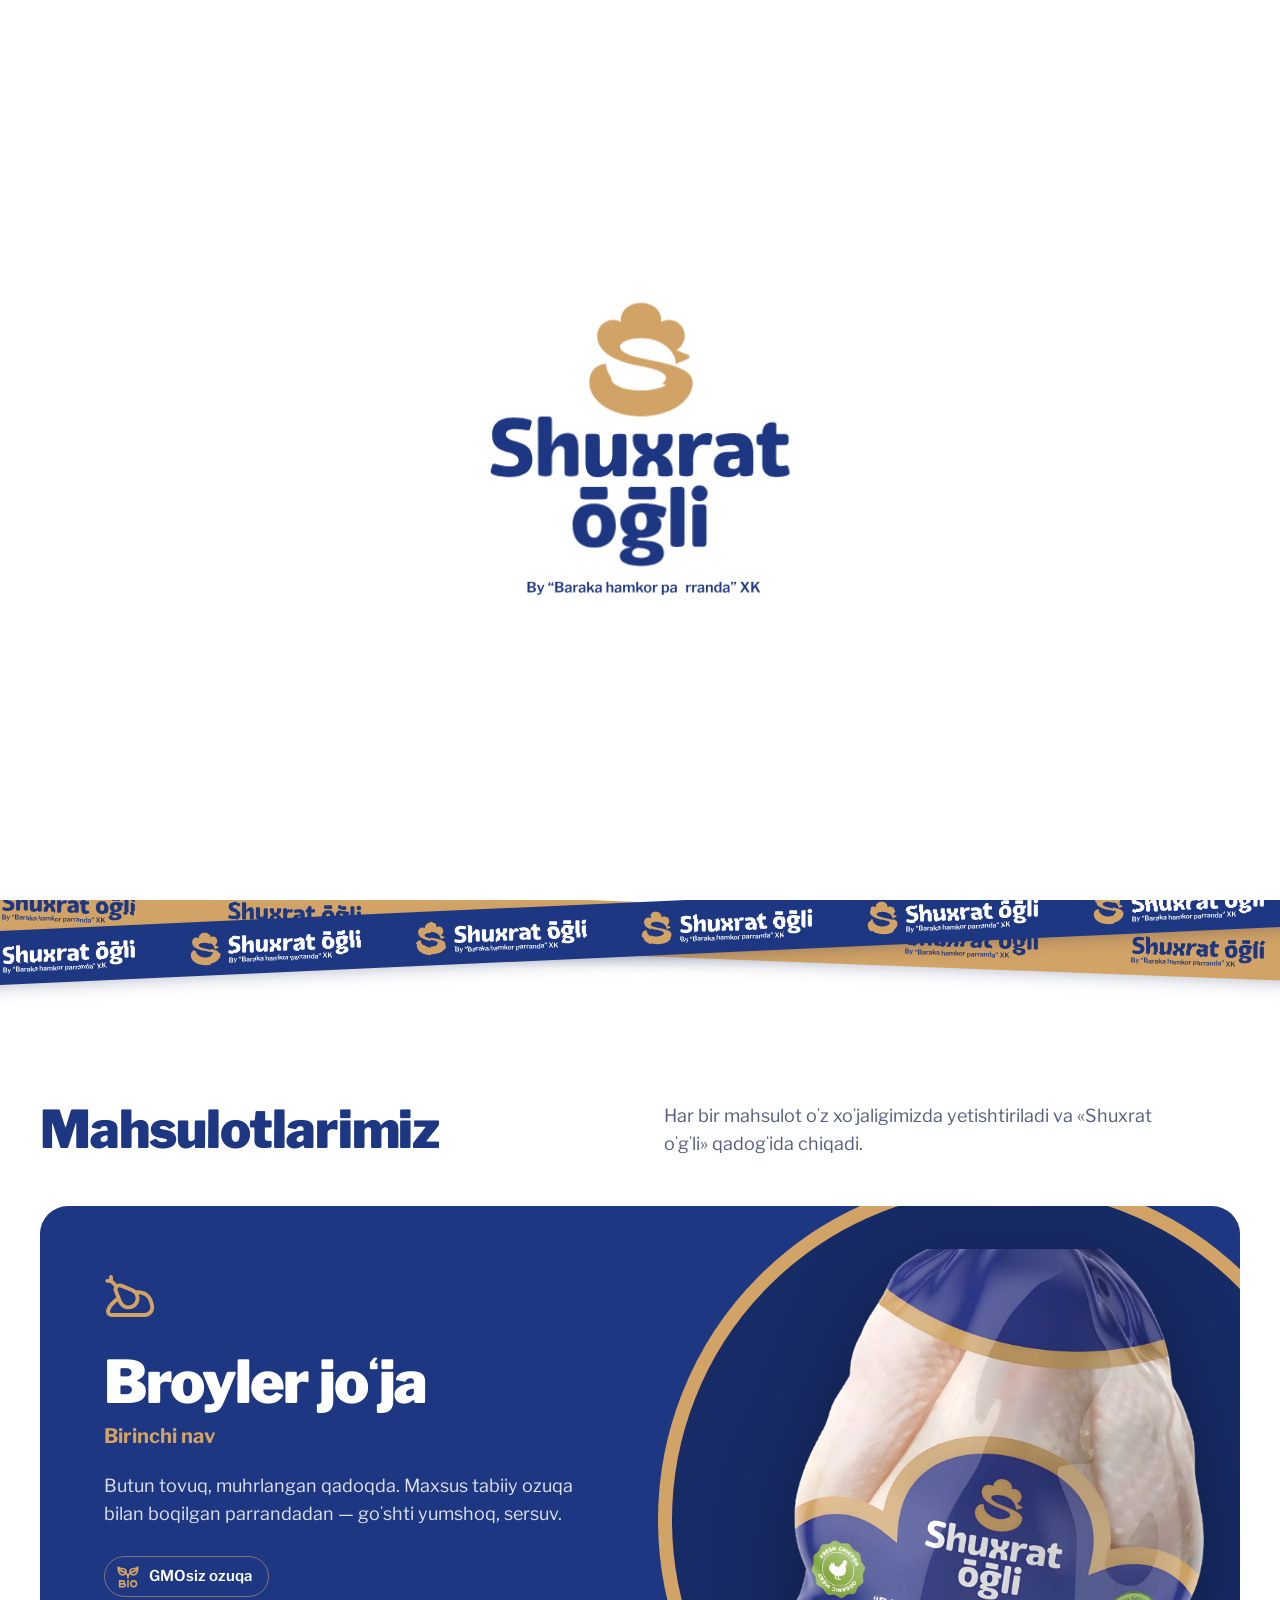
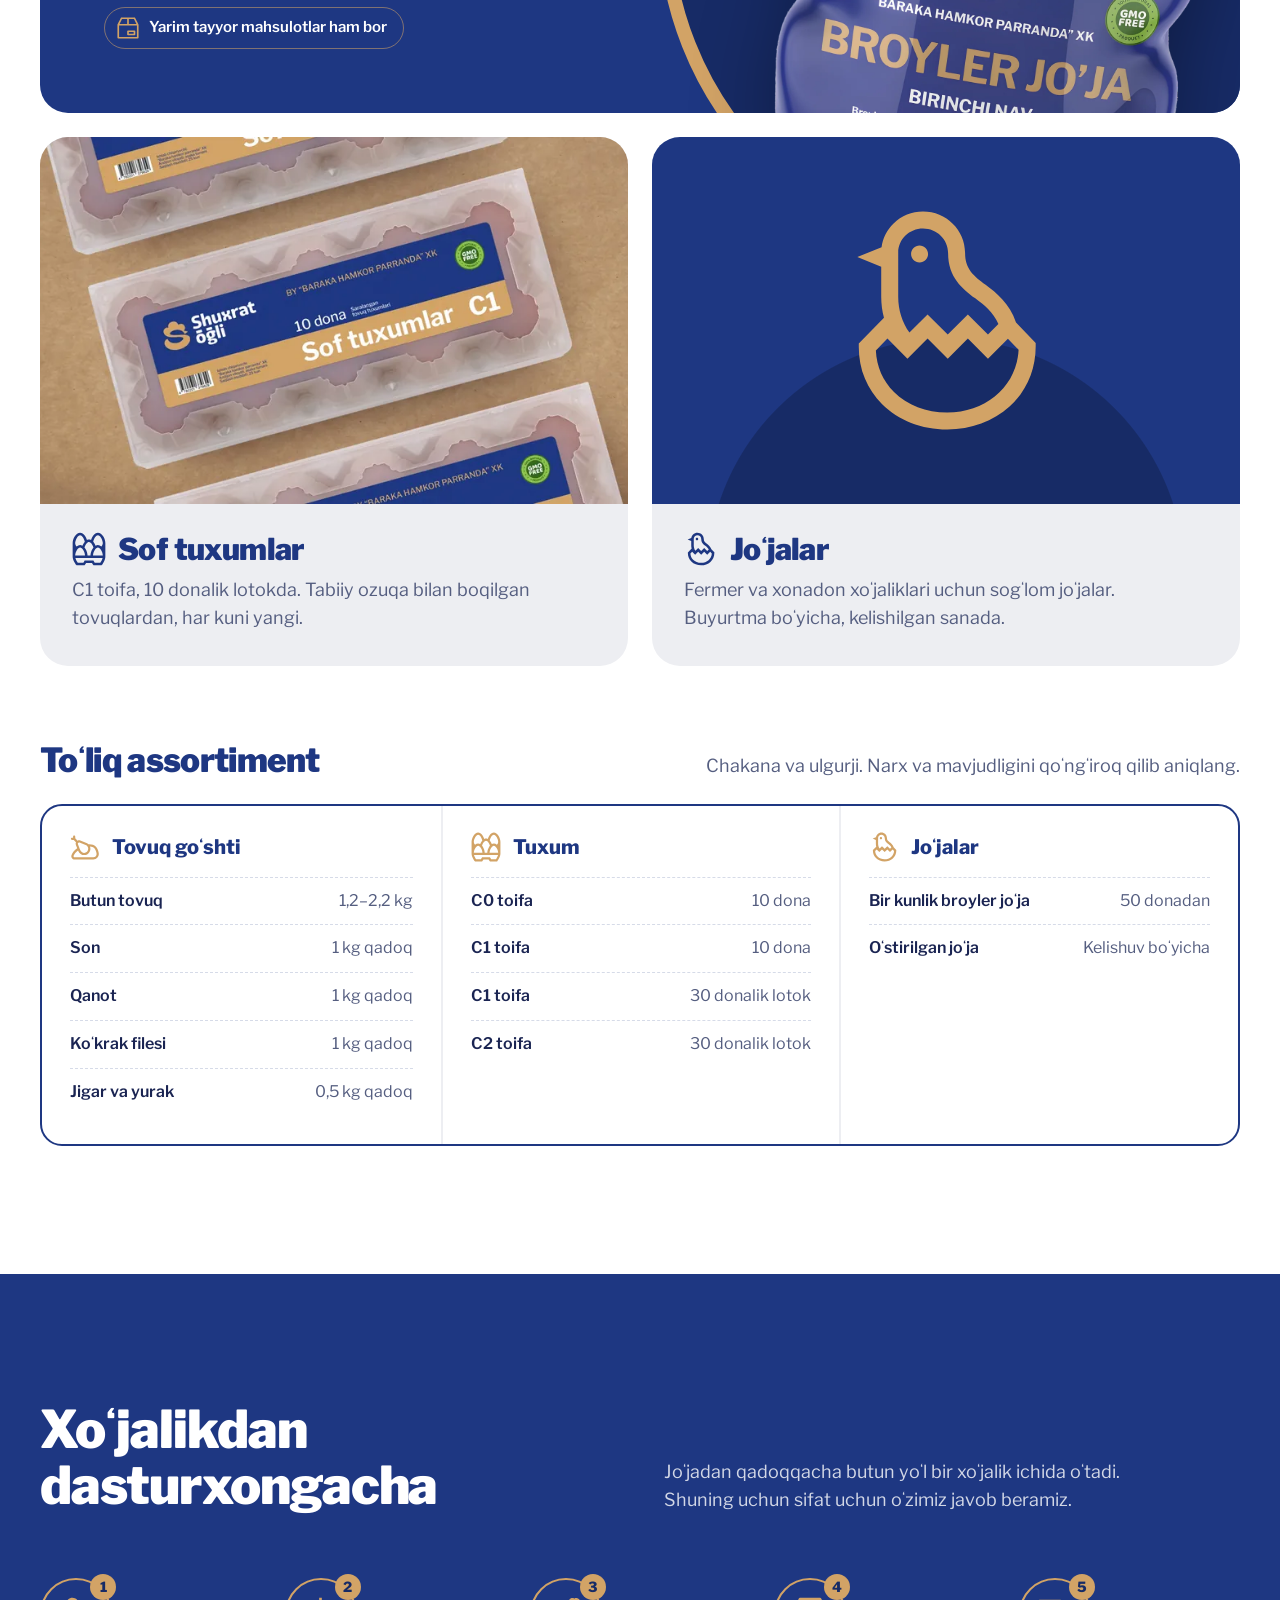
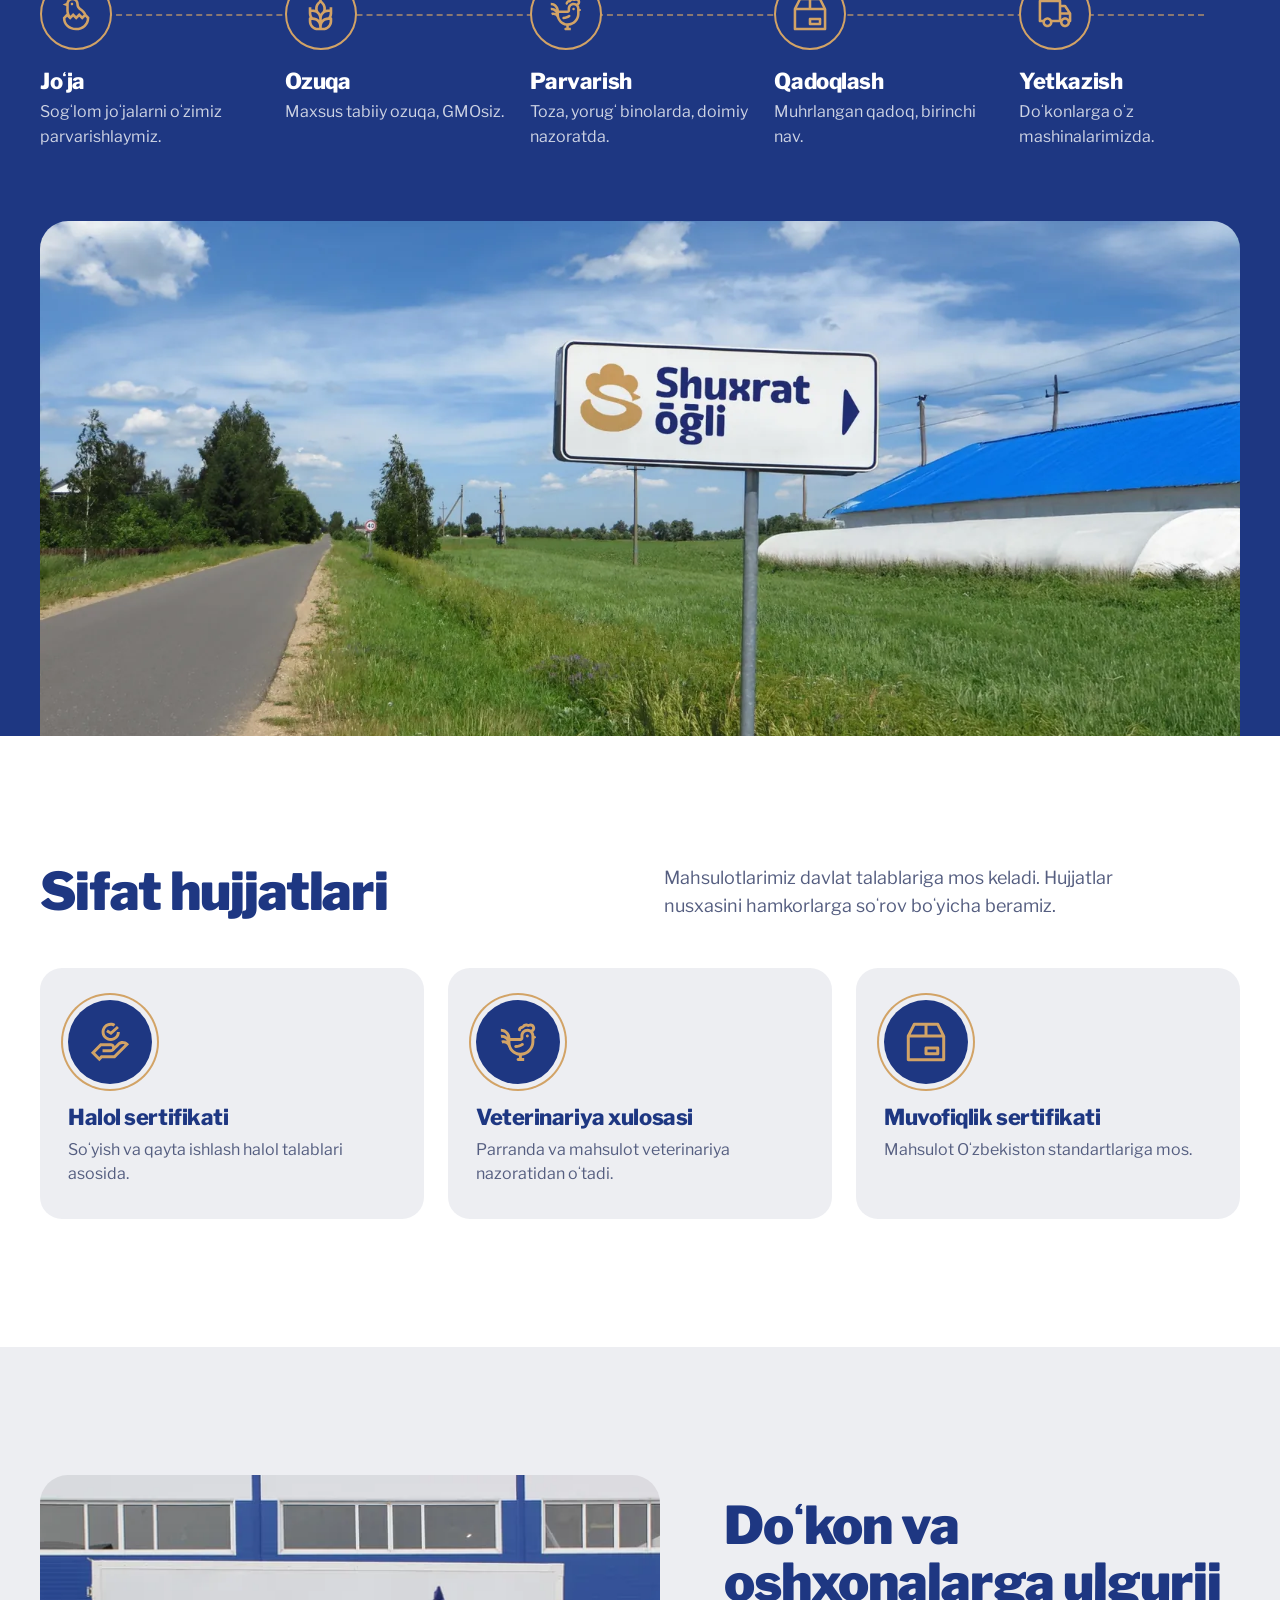
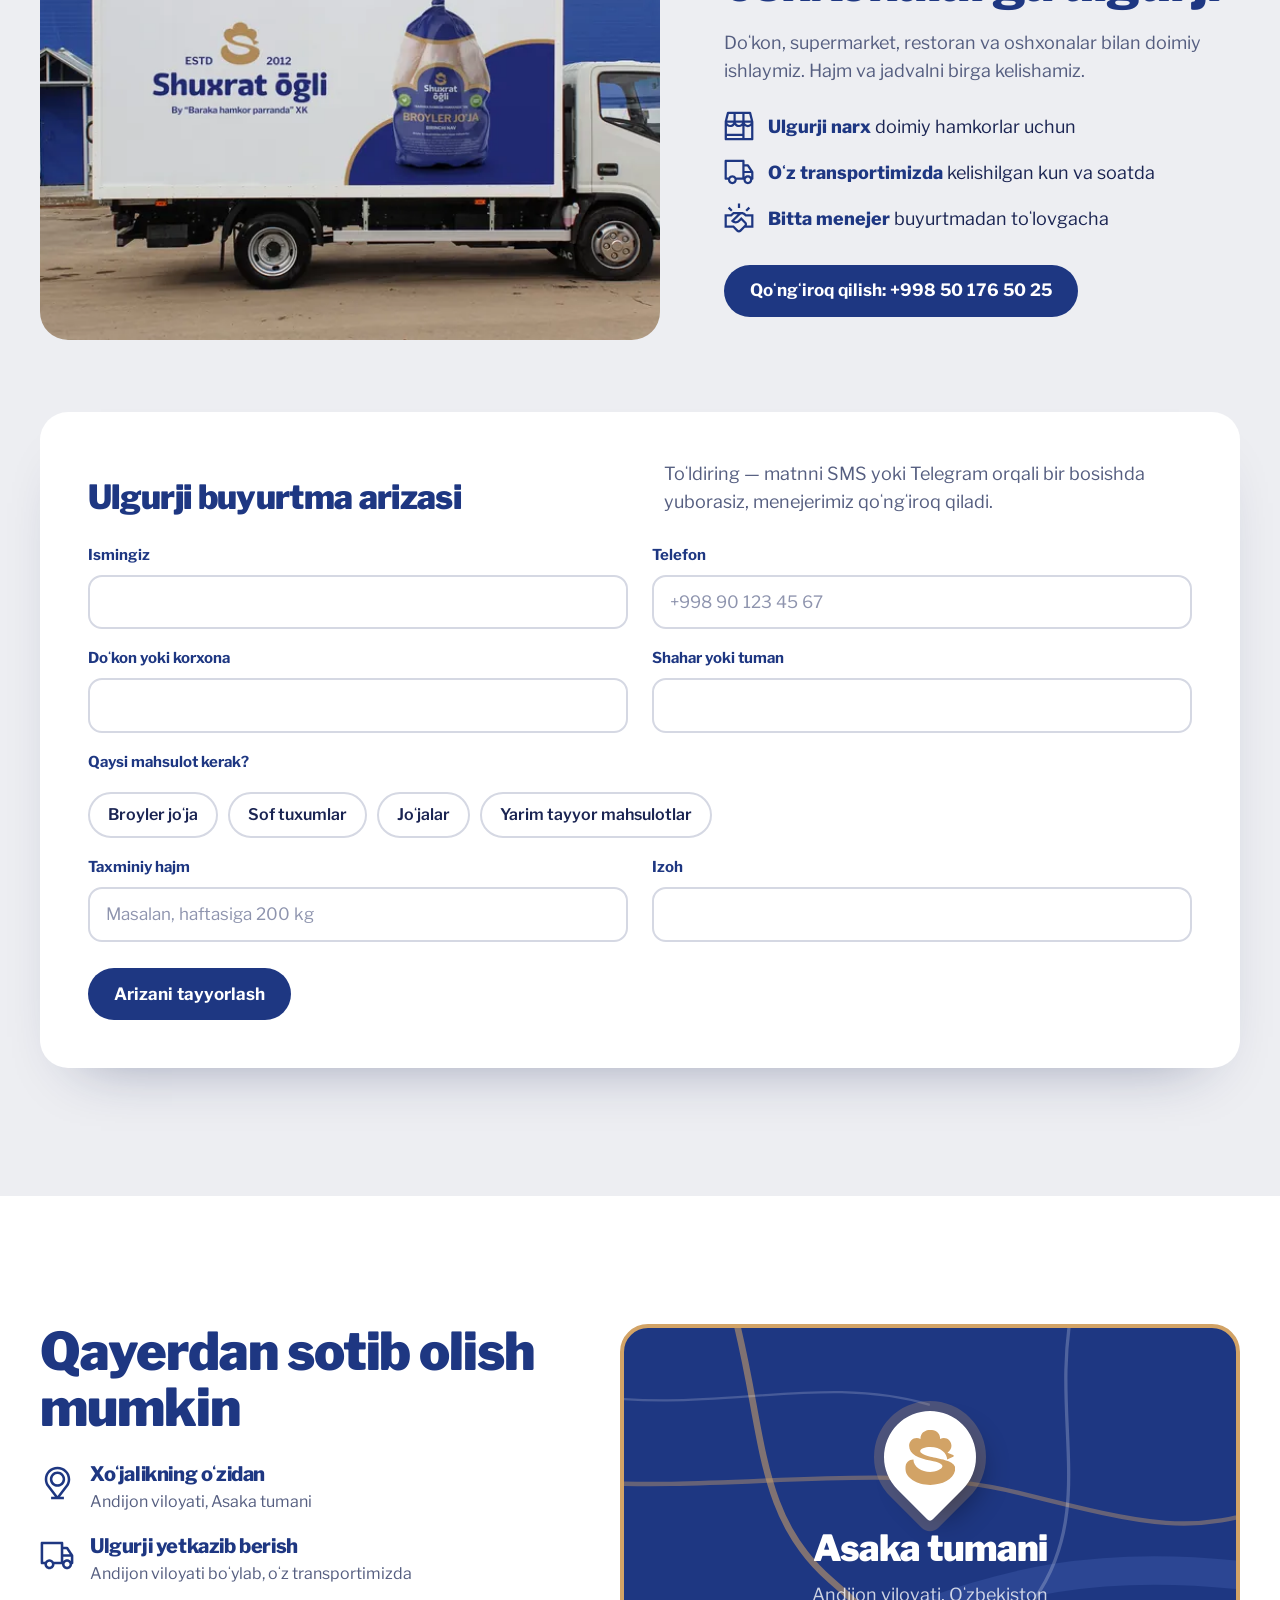
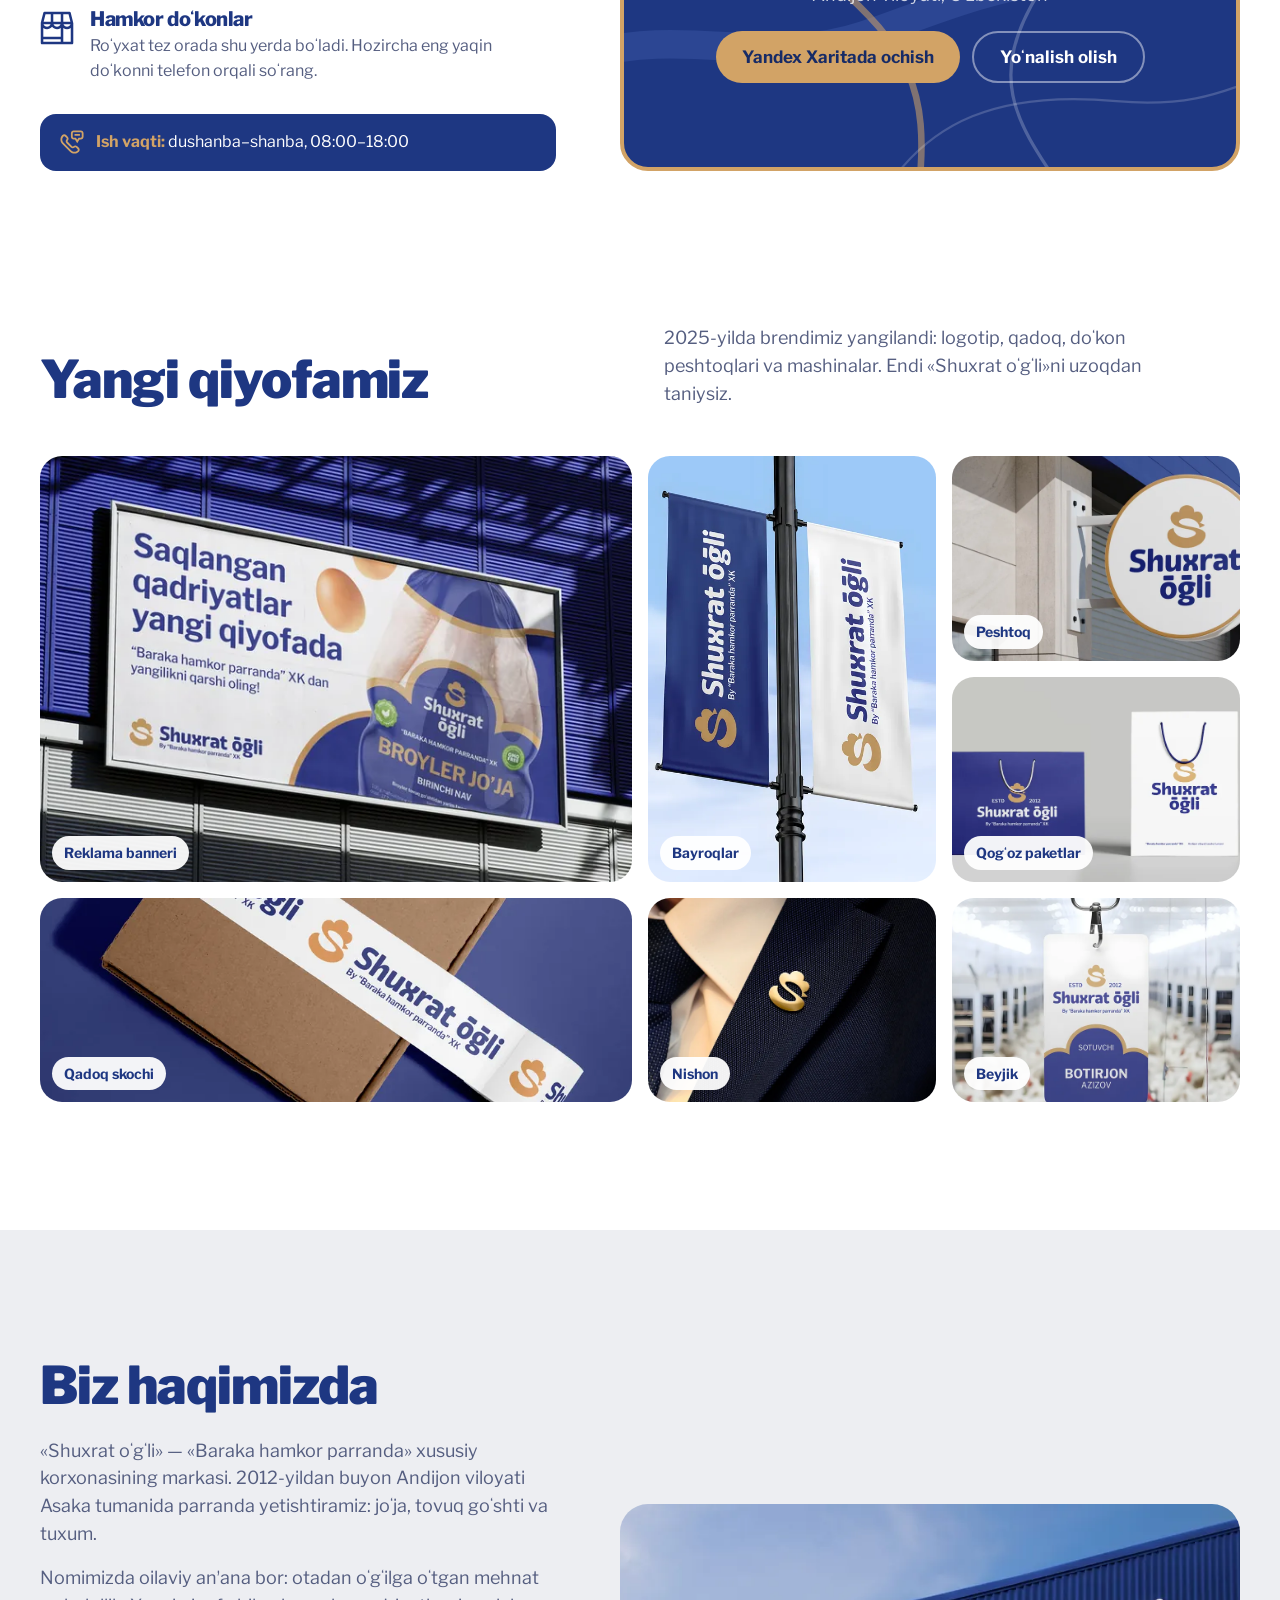
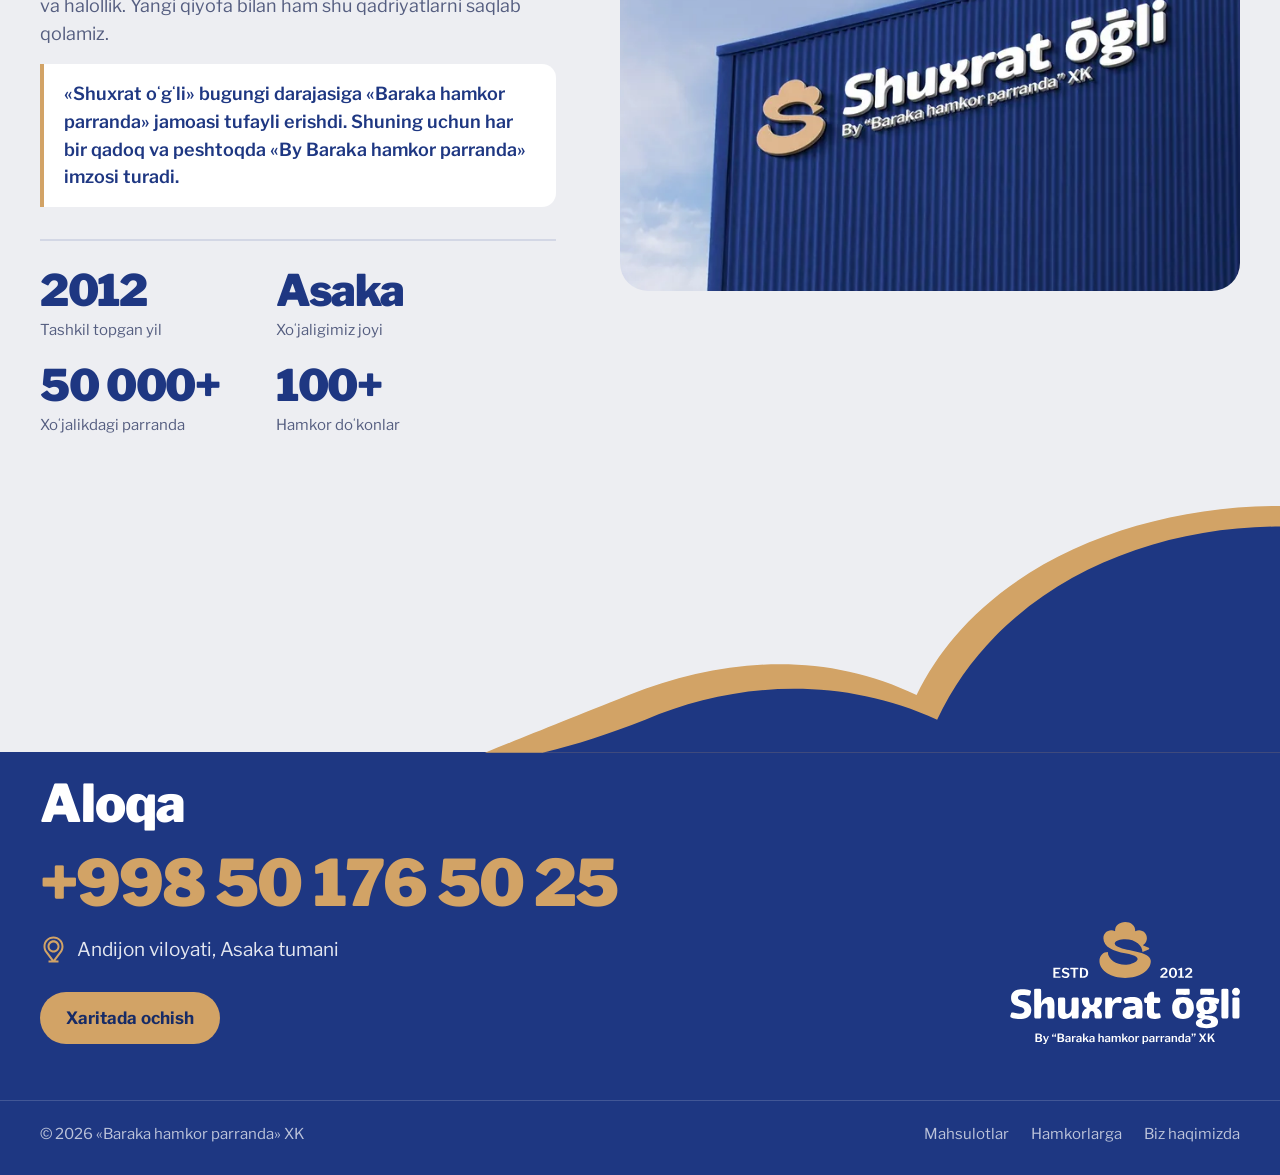
==== commit 9cd88c08: "By «Baraka hamkor parranda» XK: logo animatsiyasi, bosh qism, biz haqimizda, pastki logo" ====
--- a/index.html
+++ b/index.html
@@ -31,7 +31,7 @@
 <body>
 <!--KIRISH-->
 <div class="kirish" aria-hidden="true">
-<svg class="kirish-logo" viewBox="0 0 170.62 149.5">
+<svg class="kirish-logo" viewBox="0 0 170.62 167">
 <defs>
 <clipPath id="k-s" clipPathUnits="userSpaceOnUse"><ellipse cx="85.93" cy="27" rx="27" ry="14"/><rect x="51.43" y="27" width="70" height="40"/></clipPath>
 <mask id="k-m" maskUnits="userSpaceOnUse" x="0" y="-10" width="171" height="90">
@@ -40,7 +40,8 @@
 <circle class="k-toj" style="--i:1" cx="85.93" cy="10.5" r="13" fill="#fff"/>
 <circle class="k-toj" style="--i:2" cx="101.93" cy="17" r="13" fill="#fff"/>
 </mask>
-<clipPath id="k-hammasi"><path d="M85.90 0.00C79.51 0.03 73.93 3.87 74.35 10.78C67.67 7.26 60.94 12.41 60.94 18.60C60.94 28.88 72.72 33.59 85.86 35.94C112.69 40.74 95.31 49.31 85.86 49.31C75.70 49.31 66.02 43.20 66.02 34.65C60.94 34.65 56.43 38.47 56.43 45.04C56.43 56.48 70.38 64.51 85.86 64.51C101.33 64.51 115.29 56.44 115.26 45.04C115.24 36.15 96.95 33.92 85.86 31.41C66.32 26.98 74.17 19.99 85.86 19.99C98.03 19.99 105.70 27.46 105.70 34.65L112.77 31.63C113.20 31.45 113.46 31.04 113.46 30.57C113.45 30.11 113.18 29.71 112.75 29.54L106.09 26.87C109.51 24.21 110.77 21.39 110.77 18.60C110.78 12.41 104.09 7.26 97.40 10.78C97.83 3.68 92.11 0.07 85.90 0.00"/><path d="M11.37 92.91C9.18 92.91 5.89 92.28 3.61 91.68C1.51 91.18 1.46 91.68 1.00 93.19L0.46 95.02C0.00 96.48 0.73 97.07 1.92 97.53C3.70 98.26 7.44 98.99 11.19 98.99C16.44 98.99 24.11 97.48 24.11 88.76C24.11 76.57 9.00 80.49 9.00 74.70C9.00 72.96 10.23 71.64 14.52 71.64C17.35 71.64 19.63 72.14 20.50 72.32C22.15 72.64 22.56 72.41 22.83 71.23L23.52 68.76C24.06 66.93 23.42 66.66 22.15 66.29C20.04 65.75 17.26 65.20 13.84 65.20C8.26 65.20 1.19 66.57 1.19 75.06C1.19 87.53 16.30 82.69 16.30 89.44C16.30 92.41 13.47 92.91 11.37 92.91"/><path d="M42.41 84.49L42.41 95.89C42.41 98.50 43.11 98.53 45.71 98.53C49.19 98.53 50.25 98.44 50.25 95.89L50.25 82.64C50.25 75.61 47.58 74.01 44.11 74.01C40.41 74.01 36.25 76.48 35.20 81.68L35.20 80.95L35.20 67.26C35.20 64.57 34.81 64.51 31.69 64.51C27.17 64.51 27.29 64.63 27.30 67.05L27.40 95.89C27.40 98.38 28.16 98.53 30.73 98.53C34.23 98.53 35.20 98.49 35.20 95.89L35.20 88.67C35.20 83.74 37.44 81.36 39.91 81.36C41.64 81.36 42.41 82.53 42.41 84.49"/><path d="M74.11 74.47C69.63 74.47 69.59 74.61 69.59 78.58L69.59 86.16C69.59 90.87 67.21 93.14 64.98 93.14C63.20 93.14 62.42 92.00 62.42 90.04L62.42 78.58C62.42 74.56 62.33 74.47 58.72 74.47C54.11 74.47 54.30 74.58 54.30 77.82L54.30 90.44C54.30 97.74 57.81 98.99 61.60 98.99C64.57 98.99 67.99 97.62 69.68 94.70C69.68 98.30 70.09 98.53 73.01 98.53C76.52 98.53 77.59 98.50 77.59 95.89L77.59 78.62C77.59 74.88 77.87 74.47 74.11 74.47"/><path d="M95.52 94.56C95.52 98.44 95.66 98.53 99.13 98.53C103.88 98.53 103.92 98.39 103.92 95.29C103.92 91.59 102.01 87.98 97.94 86.48C102.01 84.97 103.92 81.32 103.92 77.71C103.92 74.60 103.88 74.47 99.13 74.47C95.66 74.47 95.52 74.56 95.52 78.44C95.52 81.36 94.15 83.01 92.55 83.01C91.00 83.01 89.63 81.36 89.63 78.44C89.63 74.56 89.50 74.47 86.03 74.47C81.23 74.47 81.23 74.60 81.23 77.71C81.23 81.32 83.15 84.97 87.17 86.48C83.15 87.98 81.23 91.59 81.23 95.29C81.23 98.39 81.23 98.53 86.03 98.53C89.50 98.53 89.63 98.44 89.63 94.56C89.63 91.54 91.00 89.86 92.55 89.86C94.15 89.86 95.52 91.54 95.52 94.56"/><path d="M115.66 78.53C115.66 74.56 115.52 74.47 112.01 74.47C107.49 74.47 107.58 74.50 107.58 76.92L107.58 95.89C107.58 98.38 108.44 98.53 111.00 98.53C114.49 98.53 115.48 98.47 115.48 95.89L115.48 90.27C115.48 82.18 118.45 80.49 121.50 80.49C122.19 80.49 123.01 80.63 123.65 80.72C125.11 81.00 125.48 80.63 125.75 79.40L126.34 76.43C126.57 75.24 126.44 74.65 125.34 74.24C124.75 74.06 123.88 74.01 122.97 74.01C120.41 74.01 117.35 75.61 115.66 78.94L115.66 78.53"/><path d="M127.27 92.00C127.27 96.61 130.33 98.99 135.13 98.99C138.05 98.99 140.61 98.30 141.98 96.16C142.11 98.39 142.80 98.53 145.26 98.53C149.42 98.53 149.74 98.35 149.74 94.10L149.74 84.33C149.74 75.33 143.76 74.01 138.55 74.01C134.94 74.01 132.25 74.60 129.97 75.43C128.64 75.93 128.00 76.66 128.60 78.30L129.33 80.22C129.92 81.82 130.74 81.96 131.93 81.55C132.98 81.27 135.08 80.68 137.18 80.68C139.04 80.68 141.05 81.13 141.60 83.18C141.91 84.34 139.93 84.65 135.31 84.65C130.70 84.65 127.27 87.12 127.27 92.00M138.64 88.76C140.56 88.76 141.20 88.40 141.93 88.03L141.93 91.33C141.93 93.20 140.65 94.30 138.64 94.30C136.63 94.30 135.54 93.74 135.54 91.86C135.54 89.99 136.63 88.76 138.64 88.76"/><path d="M153.82 74.47C152.77 74.47 151.58 74.70 151.58 77.02L151.58 78.49C151.58 80.63 152.86 80.81 153.82 80.81L154.87 80.81L154.87 91.71C154.87 96.46 157.79 98.99 163.04 98.99C165.14 98.99 167.47 98.58 168.79 98.17C170.16 97.75 170.62 97.25 170.30 95.79L169.84 93.74C169.48 92.28 168.70 92.18 167.56 92.46C166.92 92.60 166.15 92.78 165.28 92.78C163.59 92.78 162.77 91.86 162.77 89.89L162.77 80.81L167.61 80.81C168.56 80.81 169.84 80.63 169.84 78.49L169.84 77.02C169.84 74.70 168.66 74.47 167.61 74.47L162.86 74.47L162.86 71.04C162.86 68.12 162.77 67.85 160.94 67.85C158.34 67.85 155.19 68.44 154.82 74.47L153.82 74.47"/><path d="M119.18 103.67C121.68 103.67 123.70 105.69 123.70 108.19C123.70 110.68 121.68 112.70 119.18 112.70C116.69 112.70 114.67 110.68 114.67 108.19C114.67 105.69 116.69 103.67 119.18 103.67"/><path d="M59.25 139.09C66.60 139.09 71.53 134.93 71.53 126.35C71.53 117.72 66.65 114.11 59.25 114.11C51.81 114.11 47.01 117.72 47.01 126.35C47.01 134.93 51.85 139.09 59.25 139.09M59.25 133.42C56.69 133.42 55.14 131.14 55.14 126.76C55.14 122.33 56.69 120.50 59.25 120.50C61.81 120.50 63.36 122.33 63.36 126.76C63.36 131.14 61.81 133.42 59.25 133.42"/><path d="M74.14 124.11C74.14 127.94 75.83 130.50 78.61 131.96C76.56 132.56 75.19 133.61 75.19 135.43C75.19 137.76 77.70 138.54 80.71 138.90C75.83 139.41 73.82 141.32 73.82 144.02C73.82 147.90 79.20 149.50 86.01 149.50C93.91 149.50 98.93 147.35 98.93 142.19C98.93 132.69 83.63 136.35 83.63 134.20C83.63 133.79 84.27 133.51 85.41 133.47L85.83 133.47C91.99 133.47 97.52 131.09 97.52 125.75C97.52 123.20 96.33 121.78 94.00 121.10L97.61 121.96C98.93 122.28 99.34 121.14 99.52 120.59L100.16 118.08C100.39 117.30 100.48 116.57 99.20 116.03C97.83 115.43 92.40 114.06 87.33 114.06C80.89 114.06 74.14 116.57 74.14 124.11M85.83 129.13C83.82 129.13 82.49 127.44 82.49 123.93C82.49 120.36 83.82 118.99 85.83 118.99C87.84 118.99 89.16 120.36 89.16 123.93C89.16 127.49 87.84 129.13 85.83 129.13M85.92 144.93C82.45 144.93 80.76 143.83 80.76 142.14C80.76 141.00 81.72 139.95 83.86 139.22C87.52 139.54 90.99 139.91 90.99 142.19C90.99 143.83 89.39 144.93 85.92 144.93"/><path d="M110.62 107.25C110.62 104.68 110.18 104.61 107.10 104.61C102.58 104.61 102.67 104.83 102.67 107.25L102.67 135.99C102.67 138.60 103.55 138.63 106.14 138.63C109.64 138.63 110.46 138.55 110.62 135.99C110.65 135.50 110.62 134.88 110.62 134.20L110.62 107.25"/><path d="M115.15 135.99C115.15 138.67 115.91 138.63 118.57 138.63C122.10 138.63 123.10 138.74 123.10 135.99L123.10 117.64C123.10 114.58 122.74 114.57 119.52 114.57C115.00 114.57 115.15 114.64 115.15 117.06L115.15 135.99"/><path d="M81.02 104.61C78.89 104.61 78.74 105.22 78.74 107.71C78.74 111.29 78.74 111.66 81.34 111.63C85.03 111.59 88.59 111.74 92.27 111.63C94.09 111.58 94.31 111.27 94.31 108.54C94.31 104.60 94.15 104.61 92.41 104.61L81.02 104.61"/><path d="M53.58 104.61C51.45 104.61 51.30 105.22 51.30 107.71C51.30 111.29 51.30 111.66 53.90 111.63C57.59 111.59 61.15 111.74 64.83 111.63C66.65 111.58 66.87 111.27 66.87 108.54C66.87 104.60 66.71 104.61 64.97 104.61L53.58 104.61"/></clipPath>
+<path id="k-sh0" transform="translate(21.31 158.5) scale(0.9521)" d="M0.15 6.39C0.10 6.39 0.06 6.38 0.04 6.36C0.01 6.33 0.00 6.30 0.00 6.26L0.00 0.16C0.00 0.11 0.01 0.07 0.04 0.04C0.07 0.01 0.11 0.00 0.16 0.00L2.37 0.00C3.19 0.00 3.81 0.14 4.25 0.43C4.68 0.71 4.90 1.13 4.90 1.67C4.90 2.00 4.82 2.28 4.64 2.50C4.47 2.72 4.18 2.92 3.77 3.08C3.76 3.09 3.75 3.10 3.75 3.12C3.75 3.14 3.76 3.15 3.77 3.15C4.21 3.29 4.53 3.47 4.74 3.71C4.95 3.96 5.06 4.27 5.06 4.67C5.06 5.25 4.84 5.68 4.40 5.97C3.96 6.25 3.31 6.39 2.46 6.39L0.15 6.39M2.42 5.52C2.86 5.52 3.19 5.43 3.41 5.27C3.62 5.11 3.73 4.87 3.73 4.58C3.73 4.36 3.68 4.18 3.57 4.03C3.47 3.89 3.32 3.78 3.13 3.71C2.95 3.65 2.73 3.61 2.50 3.61L1.43 3.61C1.33 3.61 1.28 3.66 1.28 3.75L1.28 5.37C1.28 5.47 1.31 5.52 1.39 5.52L2.42 5.52M2.50 2.71C2.64 2.71 2.78 2.70 2.92 2.67C3.05 2.64 3.17 2.58 3.28 2.51C3.39 2.43 3.47 2.34 3.54 2.23C3.60 2.12 3.64 1.98 3.64 1.82C3.64 1.51 3.52 1.27 3.30 1.12C3.07 0.96 2.77 0.88 2.40 0.88L1.42 0.88C1.32 0.88 1.28 0.92 1.28 1.01L1.28 2.57C1.28 2.67 1.31 2.71 1.39 2.71L2.50 2.71M6.39 7.82C6.21 7.82 6.08 7.81 6.00 7.79C5.91 7.78 5.87 7.74 5.87 7.67L5.87 7.12C5.87 7.08 5.89 7.05 5.92 7.03C5.95 7.00 6.02 6.99 6.12 6.99L6.69 6.99C6.80 6.99 6.91 6.96 7.00 6.89C7.10 6.83 7.17 6.75 7.23 6.66C7.29 6.57 7.33 6.47 7.35 6.37C7.37 6.27 7.37 6.18 7.33 6.10L5.68 2.02C5.66 1.96 5.66 1.92 5.69 1.88C5.71 1.85 5.75 1.83 5.81 1.83L6.70 1.83C6.74 1.83 6.78 1.84 6.81 1.86C6.84 1.88 6.86 1.92 6.88 1.96L7.94 4.79C7.96 4.84 7.99 4.87 8.01 4.87C8.04 4.87 8.07 4.84 8.09 4.77L9.15 1.95C9.17 1.91 9.19 1.88 9.22 1.86C9.24 1.84 9.27 1.83 9.32 1.83L9.94 1.83C9.99 1.83 10.02 1.85 10.05 1.88C10.07 1.92 10.07 1.96 10.05 2.00L8.24 6.53C8.13 6.80 8.02 7.02 7.90 7.19C7.78 7.35 7.65 7.48 7.51 7.57C7.36 7.67 7.20 7.73 7.02 7.76C6.84 7.80 6.63 7.82 6.39 7.82M14.33 2.34C14.26 2.34 14.23 2.31 14.23 2.23L14.23 1.39C14.23 1.35 14.24 1.32 14.25 1.29L14.99 0.12C15.01 0.07 15.05 0.04 15.10 0.03C15.14 0.01 15.19 0.00 15.23 0.00L15.37 0.00C15.41 0.00 15.43 0.01 15.45 0.04C15.47 0.07 15.47 0.10 15.46 0.13L15.08 0.97C15.06 1.04 15.05 1.08 15.06 1.12C15.07 1.15 15.09 1.17 15.14 1.17L15.29 1.18C15.34 1.19 15.38 1.20 15.40 1.22C15.42 1.24 15.43 1.27 15.43 1.32L15.43 2.21C15.43 2.30 15.40 2.34 15.32 2.34L14.33 2.34M12.54 2.34C12.47 2.34 12.43 2.31 12.43 2.23L12.43 1.39C12.43 1.35 12.44 1.32 12.46 1.29L13.20 0.12C13.22 0.07 13.26 0.04 13.31 0.03C13.35 0.01 13.39 0.00 13.43 0.00L13.58 0.00C13.62 0.00 13.64 0.01 13.66 0.04C13.68 0.07 13.68 0.10 13.67 0.13L13.30 0.97C13.27 1.04 13.26 1.08 13.27 1.12C13.28 1.15 13.30 1.17 13.35 1.17L13.49 1.18C13.55 1.19 13.59 1.20 13.61 1.22C13.63 1.24 13.64 1.27 13.64 1.32L13.64 2.21C13.64 2.30 13.60 2.34 13.53 2.34L12.54 2.34M16.69 6.39C16.65 6.39 16.61 6.38 16.58 6.36C16.56 6.33 16.55 6.30 16.55 6.26L16.55 0.16C16.55 0.11 16.56 0.07 16.59 0.04C16.62 0.01 16.65 0.00 16.70 0.00L18.92 0.00C19.73 0.00 20.36 0.14 20.79 0.43C21.23 0.71 21.45 1.13 21.45 1.67C21.45 2.00 21.36 2.28 21.19 2.50C21.02 2.72 20.73 2.92 20.32 3.08C20.30 3.09 20.29 3.10 20.29 3.12C20.29 3.14 20.30 3.15 20.32 3.15C20.76 3.29 21.08 3.47 21.29 3.71C21.50 3.96 21.60 4.27 21.60 4.67C21.60 5.25 21.38 5.68 20.94 5.97C20.50 6.25 19.86 6.39 19.01 6.39L16.69 6.39M18.97 5.52C19.41 5.52 19.74 5.43 19.95 5.27C20.17 5.11 20.28 4.87 20.28 4.58C20.28 4.36 20.22 4.18 20.12 4.03C20.01 3.89 19.86 3.78 19.68 3.71C19.49 3.65 19.28 3.61 19.04 3.61L17.98 3.61C17.87 3.61 17.82 3.66 17.82 3.75L17.82 5.37C17.82 5.47 17.86 5.52 17.93 5.52L18.97 5.52M19.04 2.71C19.19 2.71 19.33 2.70 19.46 2.67C19.60 2.64 19.72 2.58 19.82 2.51C19.93 2.43 20.02 2.34 20.08 2.23C20.15 2.12 20.18 1.98 20.18 1.82C20.18 1.51 20.07 1.27 19.84 1.12C19.61 0.96 19.32 0.88 18.95 0.88L17.97 0.88C17.87 0.88 17.82 0.92 17.82 1.01L17.82 2.57C17.82 2.67 17.86 2.71 17.93 2.71L19.04 2.71M25.09 5.92C24.90 6.09 24.68 6.23 24.45 6.33C24.22 6.43 23.96 6.48 23.66 6.48C23.23 6.48 22.88 6.36 22.63 6.13C22.38 5.90 22.25 5.60 22.25 5.22C22.25 4.91 22.34 4.63 22.53 4.40C22.72 4.17 23.00 3.98 23.36 3.85C23.72 3.72 24.16 3.64 24.67 3.62L25.10 3.59C25.13 3.59 25.16 3.58 25.19 3.56C25.22 3.54 25.24 3.51 25.24 3.46L25.24 3.27C25.24 3.01 25.17 2.82 25.02 2.68C24.87 2.54 24.66 2.46 24.39 2.46C24.19 2.46 24.01 2.51 23.83 2.60C23.66 2.69 23.51 2.83 23.38 3.03C23.36 3.07 23.33 3.09 23.31 3.10C23.29 3.11 23.26 3.11 23.21 3.10L22.48 2.92C22.45 2.91 22.43 2.89 22.42 2.87C22.41 2.85 22.42 2.80 22.45 2.73C22.60 2.40 22.85 2.16 23.19 1.99C23.53 1.82 23.94 1.74 24.44 1.74C24.88 1.74 25.24 1.80 25.52 1.92C25.79 2.04 25.99 2.21 26.12 2.43C26.25 2.64 26.31 2.90 26.31 3.19L26.31 6.22C26.31 6.29 26.30 6.33 26.28 6.36C26.26 6.38 26.22 6.39 26.16 6.39L25.43 6.39C25.38 6.39 25.34 6.37 25.31 6.33C25.29 6.29 25.27 6.24 25.27 6.19L25.26 5.93C25.24 5.83 25.18 5.83 25.09 5.92M25.24 4.31C25.24 4.21 25.20 4.16 25.11 4.16L24.76 4.19C24.57 4.20 24.39 4.23 24.22 4.27C24.05 4.31 23.90 4.37 23.77 4.44C23.64 4.51 23.54 4.60 23.47 4.71C23.39 4.82 23.35 4.94 23.35 5.08C23.35 5.28 23.42 5.43 23.56 5.55C23.70 5.66 23.89 5.72 24.13 5.72C24.29 5.72 24.44 5.70 24.57 5.64C24.70 5.59 24.82 5.53 24.91 5.45C25.01 5.37 25.09 5.28 25.15 5.19C25.21 5.10 25.24 5.01 25.24 4.92L25.24 4.31M27.53 6.39C27.48 6.39 27.43 6.38 27.41 6.36C27.39 6.33 27.38 6.29 27.38 6.24L27.38 1.97C27.38 1.88 27.42 1.83 27.50 1.83L28.33 1.83C28.41 1.83 28.45 1.87 28.45 1.96L28.45 2.48C28.45 2.52 28.47 2.54 28.49 2.55C28.51 2.56 28.54 2.54 28.57 2.51C28.69 2.34 28.83 2.20 28.98 2.09C29.12 1.98 29.27 1.89 29.42 1.83C29.58 1.77 29.72 1.74 29.87 1.74C30.07 1.74 30.18 1.79 30.18 1.88L30.18 2.71C30.18 2.79 30.14 2.82 30.07 2.81C29.98 2.79 29.89 2.77 29.79 2.76C29.70 2.75 29.61 2.75 29.53 2.75C29.42 2.75 29.31 2.77 29.18 2.82C29.06 2.86 28.95 2.93 28.84 3.01C28.74 3.10 28.66 3.19 28.59 3.28C28.53 3.38 28.50 3.48 28.50 3.58L28.50 6.22C28.50 6.34 28.43 6.39 28.30 6.39L27.53 6.39M33.34 5.92C33.15 6.09 32.94 6.23 32.71 6.33C32.47 6.43 32.21 6.48 31.92 6.48C31.48 6.48 31.14 6.36 30.88 6.13C30.63 5.90 30.51 5.60 30.51 5.22C30.51 4.91 30.60 4.63 30.79 4.40C30.98 4.17 31.26 3.98 31.62 3.85C31.98 3.72 32.42 3.64 32.93 3.62L33.36 3.59C33.39 3.59 33.42 3.58 33.45 3.56C33.48 3.54 33.50 3.51 33.50 3.46L33.50 3.27C33.50 3.01 33.42 2.82 33.27 2.68C33.12 2.54 32.91 2.46 32.64 2.46C32.45 2.46 32.26 2.51 32.09 2.60C31.91 2.69 31.76 2.83 31.63 3.03C31.61 3.07 31.59 3.09 31.57 3.10C31.55 3.11 31.51 3.11 31.46 3.10L30.74 2.92C30.71 2.91 30.69 2.89 30.68 2.87C30.67 2.85 30.67 2.80 30.70 2.73C30.86 2.40 31.11 2.16 31.44 1.99C31.78 1.82 32.20 1.74 32.69 1.74C33.14 1.74 33.50 1.80 33.77 1.92C34.05 2.04 34.25 2.21 34.37 2.43C34.50 2.64 34.56 2.90 34.56 3.19L34.56 6.22C34.56 6.29 34.55 6.33 34.53 6.36C34.51 6.38 34.48 6.39 34.42 6.39L33.69 6.39C33.63 6.39 33.59 6.37 33.57 6.33C33.54 6.29 33.53 6.24 33.52 6.19L33.51 5.93C33.50 5.83 33.44 5.83 33.34 5.92M33.50 4.31C33.50 4.21 33.45 4.16 33.37 4.16L33.01 4.19C32.82 4.20 32.64 4.23 32.47 4.27C32.31 4.31 32.16 4.37 32.03 4.44C31.90 4.51 31.79 4.60 31.72 4.71C31.65 4.82 31.61 4.94 31.61 5.08C31.61 5.28 31.68 5.43 31.82 5.55C31.95 5.66 32.14 5.72 32.38 5.72C32.54 5.72 32.69 5.70 32.82 5.64C32.96 5.59 33.07 5.53 33.17 5.45C33.27 5.37 33.34 5.28 33.41 5.19C33.47 5.10 33.50 5.01 33.50 4.92L33.50 4.31M39.97 6.21C40.00 6.25 40.00 6.29 39.98 6.33C39.97 6.37 39.93 6.39 39.86 6.39L38.92 6.39C38.86 6.39 38.82 6.38 38.79 6.36C38.76 6.33 38.73 6.29 38.71 6.24L37.67 4.31C37.66 4.27 37.64 4.25 37.62 4.24C37.61 4.23 37.58 4.25 37.55 4.28L36.83 4.99C36.81 5.01 36.79 5.04 36.77 5.07C36.76 5.10 36.75 5.14 36.75 5.19L36.75 6.20C36.75 6.27 36.74 6.32 36.71 6.35C36.68 6.38 36.63 6.39 36.55 6.39L35.80 6.39C35.74 6.39 35.69 6.38 35.67 6.36C35.64 6.33 35.63 6.29 35.63 6.24L35.63 0.15C35.63 0.05 35.68 0.00 35.76 0.00L36.63 0.00C36.71 0.00 36.75 0.05 36.75 0.14L36.75 3.83C36.75 3.87 36.76 3.89 36.78 3.90C36.80 3.92 36.82 3.90 36.86 3.86L38.65 1.95C38.73 1.87 38.80 1.83 38.86 1.83L39.65 1.83C39.72 1.83 39.77 1.85 39.78 1.89C39.80 1.93 39.78 1.97 39.73 2.03L38.46 3.30C38.44 3.33 38.42 3.36 38.42 3.39C38.41 3.42 38.42 3.46 38.45 3.52L39.97 6.21M43.10 5.92C42.91 6.09 42.69 6.23 42.46 6.33C42.23 6.43 41.97 6.48 41.67 6.48C41.24 6.48 40.89 6.36 40.64 6.13C40.39 5.90 40.26 5.60 40.26 5.22C40.26 4.91 40.36 4.63 40.54 4.40C40.73 4.17 41.01 3.98 41.37 3.85C41.73 3.72 42.17 3.64 42.68 3.62L43.11 3.59C43.14 3.59 43.17 3.58 43.20 3.56C43.23 3.54 43.25 3.51 43.25 3.46L43.25 3.27C43.25 3.01 43.18 2.82 43.03 2.68C42.88 2.54 42.67 2.46 42.40 2.46C42.20 2.46 42.02 2.51 41.84 2.60C41.67 2.69 41.52 2.83 41.39 3.03C41.37 3.07 41.34 3.09 41.32 3.10C41.30 3.11 41.27 3.11 41.22 3.10L40.49 2.92C40.46 2.91 40.44 2.89 40.43 2.87C40.42 2.85 40.43 2.80 40.46 2.73C40.61 2.40 40.86 2.16 41.20 1.99C41.54 1.82 41.96 1.74 42.45 1.74C42.89 1.74 43.25 1.80 43.53 1.92C43.80 2.04 44.00 2.21 44.13 2.43C44.26 2.64 44.32 2.90 44.32 3.19L44.32 6.22C44.32 6.29 44.31 6.33 44.29 6.36C44.27 6.38 44.23 6.39 44.17 6.39L43.44 6.39C43.39 6.39 43.35 6.37 43.32 6.33C43.30 6.29 43.28 6.24 43.28 6.19L43.27 5.93C43.25 5.83 43.19 5.83 43.10 5.92M43.25 4.31C43.25 4.21 43.21 4.16 43.12 4.16L42.77 4.19C42.58 4.20 42.40 4.23 42.23 4.27C42.06 4.31 41.91 4.37 41.78 4.44C41.65 4.51 41.55 4.60 41.48 4.71C41.40 4.82 41.36 4.94 41.36 5.08C41.36 5.28 41.43 5.43 41.57 5.55C41.71 5.66 41.90 5.72 42.14 5.72C42.30 5.72 42.45 5.70 42.58 5.64C42.71 5.59 42.83 5.53 42.92 5.45C43.02 5.37 43.10 5.28 43.16 5.19C43.22 5.10 43.25 5.01 43.25 4.92L43.25 4.31M47.35 6.39C47.24 6.39 47.19 6.34 47.19 6.24L47.19 0.15C47.19 0.05 47.23 0.00 47.32 0.00L48.17 0.00C48.25 0.00 48.28 0.04 48.28 0.13L48.28 2.37C48.28 2.40 48.29 2.42 48.31 2.43C48.33 2.44 48.35 2.43 48.38 2.40C48.57 2.24 48.74 2.12 48.90 2.02C49.06 1.93 49.23 1.86 49.39 1.81C49.55 1.76 49.71 1.74 49.89 1.74C50.33 1.74 50.67 1.86 50.90 2.10C51.14 2.34 51.26 2.67 51.26 3.09L51.26 6.21C51.26 6.33 51.20 6.39 51.08 6.39L50.28 6.39C50.23 6.39 50.19 6.38 50.17 6.36C50.15 6.34 50.14 6.30 50.14 6.24L50.14 3.27C50.14 3.05 50.08 2.88 49.96 2.75C49.84 2.63 49.66 2.57 49.42 2.57C49.28 2.57 49.15 2.59 49.04 2.63C48.92 2.68 48.80 2.74 48.69 2.83C48.57 2.91 48.45 3.02 48.31 3.15L48.31 6.22C48.31 6.34 48.25 6.39 48.12 6.39L47.35 6.39M54.81 5.92C54.62 6.09 54.41 6.23 54.17 6.33C53.94 6.43 53.68 6.48 53.38 6.48C52.95 6.48 52.60 6.36 52.35 6.13C52.10 5.90 51.97 5.60 51.97 5.22C51.97 4.91 52.07 4.63 52.26 4.40C52.45 4.17 52.72 3.98 53.08 3.85C53.44 3.72 53.88 3.64 54.39 3.62L54.82 3.59C54.85 3.59 54.88 3.58 54.91 3.56C54.95 3.54 54.96 3.51 54.96 3.46L54.96 3.27C54.96 3.01 54.89 2.82 54.74 2.68C54.59 2.54 54.38 2.46 54.11 2.46C53.91 2.46 53.73 2.51 53.55 2.60C53.38 2.69 53.23 2.83 53.10 3.03C53.08 3.07 53.06 3.09 53.04 3.10C53.02 3.11 52.98 3.11 52.93 3.10L52.20 2.92C52.18 2.91 52.16 2.89 52.14 2.87C52.13 2.85 52.14 2.80 52.17 2.73C52.32 2.40 52.57 2.16 52.91 1.99C53.25 1.82 53.67 1.74 54.16 1.74C54.60 1.74 54.96 1.80 55.24 1.92C55.51 2.04 55.71 2.21 55.84 2.43C55.97 2.64 56.03 2.90 56.03 3.19L56.03 6.22C56.03 6.29 56.02 6.33 56.00 6.36C55.98 6.38 55.94 6.39 55.88 6.39L55.15 6.39C55.10 6.39 55.06 6.37 55.03 6.33C55.01 6.29 54.99 6.24 54.99 6.19L54.98 5.93C54.96 5.83 54.90 5.83 54.81 5.92M54.96 4.31C54.96 4.21 54.92 4.16 54.83 4.16L54.48 4.19C54.29 4.20 54.11 4.23 53.94 4.27C53.77 4.31 53.62 4.37 53.49 4.44C53.36 4.51 53.26 4.60 53.19 4.71C53.11 4.82 53.07 4.94 53.07 5.08C53.07 5.28 53.14 5.43 53.28 5.55C53.42 5.66 53.61 5.72 53.85 5.72C54.01 5.72 54.16 5.70 54.29 5.64C54.42 5.59 54.54 5.53 54.63 5.45C54.73 5.37 54.81 5.28 54.87 5.19C54.93 5.10 54.96 5.01 54.96 4.92L54.96 4.31M57.25 6.39C57.15 6.39 57.10 6.34 57.10 6.24L57.10 1.97C57.10 1.88 57.14 1.83 57.22 1.83L58.07 1.83C58.15 1.83 58.19 1.87 58.19 1.96L58.19 2.40C58.19 2.44 58.20 2.46 58.22 2.47C58.24 2.48 58.26 2.47 58.29 2.44C58.45 2.30 58.61 2.17 58.76 2.07C58.91 1.96 59.07 1.88 59.23 1.82C59.40 1.76 59.57 1.73 59.75 1.73C60.07 1.73 60.34 1.81 60.55 1.96C60.75 2.11 60.90 2.30 60.98 2.52C60.99 2.55 61.01 2.56 61.03 2.55C61.05 2.54 61.07 2.53 61.10 2.51C61.25 2.36 61.40 2.23 61.57 2.11C61.74 2.00 61.91 1.91 62.09 1.84C62.27 1.77 62.44 1.74 62.62 1.74C63.03 1.74 63.35 1.86 63.59 2.11C63.82 2.35 63.94 2.68 63.94 3.10L63.94 6.21C63.94 6.33 63.88 6.39 63.76 6.39L62.97 6.39C62.92 6.39 62.88 6.38 62.85 6.36C62.83 6.34 62.82 6.30 62.82 6.24L62.82 3.27C62.82 3.05 62.76 2.88 62.65 2.75C62.54 2.63 62.37 2.57 62.15 2.57C62.02 2.57 61.89 2.59 61.77 2.64C61.65 2.69 61.54 2.75 61.44 2.83C61.34 2.90 61.26 2.98 61.18 3.05C61.14 3.09 61.12 3.13 61.10 3.17C61.09 3.20 61.08 3.25 61.08 3.30L61.08 6.21C61.08 6.33 61.02 6.39 60.90 6.39L60.11 6.39C60.06 6.39 60.02 6.38 60.00 6.36C59.97 6.34 59.96 6.30 59.96 6.24L59.96 3.27C59.96 3.05 59.90 2.88 59.80 2.75C59.69 2.63 59.52 2.57 59.29 2.57C59.09 2.57 58.91 2.62 58.75 2.71C58.59 2.81 58.41 2.96 58.22 3.15L58.22 6.22C58.22 6.34 58.15 6.39 58.02 6.39L57.25 6.39M69.31 6.21C69.34 6.25 69.34 6.29 69.33 6.33C69.31 6.37 69.27 6.39 69.21 6.39L68.26 6.39C68.21 6.39 68.16 6.38 68.13 6.36C68.10 6.33 68.07 6.29 68.05 6.24L67.02 4.31C67.00 4.27 66.98 4.25 66.97 4.24C66.95 4.23 66.92 4.25 66.89 4.28L66.17 4.99C66.15 5.01 66.13 5.04 66.12 5.07C66.10 5.10 66.10 5.14 66.10 5.19L66.10 6.20C66.10 6.27 66.08 6.32 66.05 6.35C66.02 6.38 65.97 6.39 65.90 6.39L65.15 6.39C65.08 6.39 65.03 6.38 65.01 6.36C64.99 6.33 64.97 6.29 64.97 6.24L64.97 0.15C64.97 0.05 65.02 0.00 65.10 0.00L65.97 0.00C66.05 0.00 66.10 0.05 66.10 0.14L66.10 3.83C66.10 3.87 66.10 3.89 66.12 3.90C66.14 3.92 66.16 3.90 66.20 3.86L67.99 1.95C68.07 1.87 68.14 1.83 68.21 1.83L68.99 1.83C69.07 1.83 69.11 1.85 69.12 1.89C69.14 1.93 69.12 1.97 69.07 2.03L67.80 3.30C67.78 3.33 67.76 3.36 67.76 3.39C67.75 3.42 67.76 3.46 67.79 3.52L69.31 6.21M71.77 6.48C71.33 6.48 70.93 6.38 70.59 6.18C70.25 5.98 69.99 5.70 69.80 5.35C69.60 4.99 69.51 4.59 69.51 4.14C69.51 3.66 69.61 3.24 69.80 2.88C70.00 2.52 70.27 2.24 70.61 2.04C70.96 1.84 71.35 1.74 71.78 1.74C72.24 1.74 72.63 1.84 72.97 2.05C73.31 2.25 73.57 2.53 73.76 2.89C73.95 3.25 74.05 3.66 74.05 4.13C74.05 4.59 73.95 4.99 73.76 5.35C73.57 5.70 73.30 5.98 72.96 6.18C72.62 6.38 72.23 6.48 71.77 6.48M71.78 5.71C72.03 5.71 72.24 5.65 72.40 5.53C72.57 5.40 72.70 5.22 72.78 4.99C72.87 4.75 72.91 4.46 72.91 4.11C72.91 3.76 72.87 3.46 72.78 3.22C72.69 2.98 72.56 2.80 72.39 2.67C72.23 2.54 72.02 2.48 71.78 2.48C71.55 2.48 71.34 2.54 71.17 2.67C71.00 2.80 70.87 2.98 70.78 3.22C70.69 3.46 70.65 3.76 70.65 4.11C70.65 4.46 70.69 4.75 70.78 4.99C70.87 5.22 71.00 5.40 71.17 5.53C71.34 5.65 71.55 5.71 71.78 5.71M75.06 6.39C75.00 6.39 74.96 6.38 74.94 6.36C74.91 6.33 74.90 6.29 74.90 6.24L74.90 1.97C74.90 1.88 74.94 1.83 75.02 1.83L75.86 1.83C75.94 1.83 75.98 1.87 75.98 1.96L75.98 2.48C75.98 2.52 75.99 2.54 76.01 2.55C76.04 2.56 76.06 2.54 76.09 2.51C76.22 2.34 76.35 2.20 76.50 2.09C76.65 1.98 76.80 1.89 76.95 1.83C77.10 1.77 77.25 1.74 77.39 1.74C77.60 1.74 77.70 1.79 77.70 1.88L77.70 2.71C77.70 2.79 77.67 2.82 77.59 2.81C77.50 2.79 77.41 2.77 77.32 2.76C77.22 2.75 77.14 2.75 77.06 2.75C76.95 2.75 76.83 2.77 76.71 2.82C76.58 2.86 76.47 2.93 76.37 3.01C76.26 3.10 76.18 3.19 76.12 3.28C76.05 3.38 76.02 3.48 76.02 3.58L76.02 6.22C76.02 6.34 75.96 6.39 75.82 6.39L75.06 6.39M81.20 1.83C81.31 1.83 81.37 1.88 81.37 1.98L81.37 2.28C81.37 2.32 81.38 2.34 81.40 2.34C81.42 2.34 81.45 2.33 81.48 2.30C81.56 2.22 81.66 2.14 81.77 2.05C81.89 1.96 82.02 1.89 82.18 1.83C82.34 1.77 82.54 1.74 82.77 1.74C83.11 1.74 83.42 1.83 83.69 1.99C83.96 2.16 84.18 2.42 84.34 2.76C84.50 3.10 84.58 3.54 84.58 4.06C84.58 4.60 84.50 5.05 84.34 5.41C84.18 5.77 83.95 6.03 83.67 6.21C83.39 6.39 83.06 6.48 82.69 6.48C82.46 6.48 82.24 6.44 82.05 6.37C81.85 6.29 81.68 6.18 81.52 6.04C81.46 5.99 81.42 5.97 81.40 5.97C81.38 5.98 81.37 6.02 81.37 6.09L81.37 7.68C81.37 7.77 81.32 7.82 81.24 7.82L80.37 7.82C80.29 7.82 80.24 7.77 80.24 7.68L80.24 2.00C80.24 1.94 80.26 1.89 80.28 1.87C80.30 1.84 80.35 1.83 80.42 1.83L81.20 1.83M81.37 5.27C81.50 5.42 81.64 5.53 81.79 5.62C81.94 5.70 82.11 5.75 82.30 5.75C82.53 5.75 82.73 5.69 82.90 5.57C83.07 5.45 83.21 5.27 83.30 5.02C83.39 4.77 83.44 4.45 83.44 4.05C83.44 3.66 83.39 3.35 83.30 3.12C83.21 2.89 83.07 2.72 82.90 2.62C82.73 2.52 82.55 2.47 82.34 2.47C82.15 2.47 81.98 2.51 81.83 2.59C81.69 2.67 81.57 2.77 81.49 2.89C81.41 3.01 81.37 3.13 81.37 3.27L81.37 5.27M87.97 5.92C87.79 6.09 87.57 6.23 87.34 6.33C87.11 6.43 86.85 6.48 86.55 6.48C86.12 6.48 85.77 6.36 85.52 6.13C85.27 5.90 85.14 5.60 85.14 5.22C85.14 4.91 85.23 4.63 85.42 4.40C85.61 4.17 85.89 3.98 86.25 3.85C86.61 3.72 87.05 3.64 87.56 3.62L87.99 3.59C88.02 3.59 88.05 3.58 88.08 3.56C88.11 3.54 88.13 3.51 88.13 3.46L88.13 3.27C88.13 3.01 88.06 2.82 87.91 2.68C87.76 2.54 87.55 2.46 87.28 2.46C87.08 2.46 86.90 2.51 86.72 2.60C86.55 2.69 86.39 2.83 86.27 3.03C86.25 3.07 86.22 3.09 86.20 3.10C86.18 3.11 86.15 3.11 86.10 3.10L85.37 2.92C85.34 2.91 85.32 2.89 85.31 2.87C85.30 2.85 85.31 2.80 85.34 2.73C85.49 2.40 85.74 2.16 86.08 1.99C86.42 1.82 86.83 1.74 87.33 1.74C87.77 1.74 88.13 1.80 88.41 1.92C88.68 2.04 88.88 2.21 89.01 2.43C89.14 2.64 89.20 2.90 89.20 3.19L89.20 6.22C89.20 6.29 89.19 6.33 89.17 6.36C89.15 6.38 89.11 6.39 89.05 6.39L88.32 6.39C88.27 6.39 88.23 6.37 88.20 6.33C88.18 6.29 88.16 6.24 88.16 6.19L88.15 5.93C88.13 5.83 88.07 5.83 87.97 5.92M88.13 4.31C88.13 4.21 88.09 4.16 88.00 4.16L87.65 4.19C87.46 4.20 87.28 4.23 87.11 4.27C86.94 4.31 86.79 4.37 86.66 4.44C86.53 4.51 86.43 4.60 86.35 4.71C86.28 4.82 86.24 4.94 86.24 5.08C86.24 5.28 86.31 5.43 86.45 5.55C86.59 5.66 86.78 5.72 87.02 5.72C87.18 5.72 87.33 5.70 87.46 5.64C87.59 5.59 87.70 5.53 87.80 5.45C87.90 5.37 87.98 5.28 88.04 5.19C88.10 5.10 88.13 5.01 88.13 4.92L88.13 4.31"/><path id="k-sh1" transform="translate(21.31 158.5) scale(0.9521)" d="M90.42 6.39C90.36 6.39 90.32 6.38 90.30 6.36C90.28 6.33 90.27 6.29 90.27 6.24L90.27 1.97C90.27 1.88 90.31 1.83 90.39 1.83L91.22 1.83C91.30 1.83 91.34 1.87 91.34 1.96L91.34 2.48C91.34 2.52 91.36 2.54 91.38 2.55C91.40 2.56 91.43 2.54 91.46 2.51C91.58 2.34 91.72 2.20 91.87 2.09C92.01 1.98 92.16 1.89 92.31 1.83C92.47 1.77 92.61 1.74 92.76 1.74C92.96 1.74 93.07 1.79 93.07 1.88L93.07 2.71C93.07 2.79 93.03 2.82 92.96 2.81C92.87 2.79 92.78 2.77 92.68 2.76C92.59 2.75 92.50 2.75 92.42 2.75C92.31 2.75 92.20 2.77 92.07 2.82C91.95 2.86 91.84 2.93 91.73 3.01C91.63 3.10 91.55 3.19 91.48 3.28C91.42 3.38 91.39 3.48 91.39 3.58L91.39 6.22C91.39 6.34 91.32 6.39 91.19 6.39L90.42 6.39M93.96 6.39C93.91 6.39 93.87 6.38 93.84 6.36C93.82 6.33 93.81 6.29 93.81 6.24L93.81 1.97C93.81 1.88 93.85 1.83 93.93 1.83L94.76 1.83C94.85 1.83 94.89 1.87 94.89 1.96L94.89 2.48C94.89 2.52 94.90 2.54 94.92 2.55C94.94 2.56 94.97 2.54 95.00 2.51C95.12 2.34 95.26 2.20 95.41 2.09C95.55 1.98 95.70 1.89 95.85 1.83C96.01 1.77 96.16 1.74 96.30 1.74C96.51 1.74 96.61 1.79 96.61 1.88L96.61 2.71C96.61 2.79 96.57 2.82 96.50 2.81C96.41 2.79 96.32 2.77 96.23 2.76C96.13 2.75 96.04 2.75 95.96 2.75C95.85 2.75 95.74 2.77 95.61 2.82C95.49 2.86 95.38 2.93 95.27 3.01C95.17 3.10 95.09 3.19 95.02 3.28C94.96 3.38 94.93 3.48 94.93 3.58L94.93 6.22C94.93 6.34 94.86 6.39 94.73 6.39L93.96 6.39M99.77 5.92C99.58 6.09 99.37 6.23 99.14 6.33C98.91 6.43 98.64 6.48 98.35 6.48C97.91 6.48 97.57 6.36 97.32 6.13C97.06 5.90 96.94 5.60 96.94 5.22C96.94 4.91 97.03 4.63 97.22 4.40C97.41 4.17 97.69 3.98 98.05 3.85C98.41 3.72 98.85 3.64 99.36 3.62L99.79 3.59C99.82 3.59 99.85 3.58 99.88 3.56C99.91 3.54 99.93 3.51 99.93 3.46L99.93 3.27C99.93 3.01 99.85 2.82 99.70 2.68C99.55 2.54 99.34 2.46 99.07 2.46C98.88 2.46 98.69 2.51 98.52 2.60C98.34 2.69 98.19 2.83 98.07 3.03C98.04 3.07 98.02 3.09 98.00 3.10C97.98 3.11 97.94 3.11 97.89 3.10L97.17 2.92C97.14 2.91 97.12 2.89 97.11 2.87C97.10 2.85 97.11 2.80 97.13 2.73C97.29 2.40 97.54 2.16 97.88 1.99C98.21 1.82 98.63 1.74 99.13 1.74C99.57 1.74 99.93 1.80 100.20 1.92C100.48 2.04 100.68 2.21 100.81 2.43C100.93 2.64 101.00 2.90 101.00 3.19L101.00 6.22C101.00 6.29 100.99 6.33 100.96 6.36C100.94 6.38 100.91 6.39 100.85 6.39L100.12 6.39C100.06 6.39 100.03 6.37 100.00 6.33C99.97 6.29 99.96 6.24 99.95 6.19L99.94 5.93C99.93 5.83 99.87 5.83 99.77 5.92M99.93 4.31C99.93 4.21 99.88 4.16 99.80 4.16L99.44 4.19C99.25 4.20 99.08 4.23 98.91 4.27C98.74 4.31 98.59 4.37 98.46 4.44C98.33 4.51 98.23 4.60 98.15 4.71C98.08 4.82 98.04 4.94 98.04 5.08C98.04 5.28 98.11 5.43 98.25 5.55C98.38 5.66 98.57 5.72 98.82 5.72C98.98 5.72 99.12 5.70 99.25 5.64C99.39 5.59 99.50 5.53 99.60 5.45C99.70 5.37 99.78 5.28 99.84 5.19C99.90 5.10 99.93 5.01 99.93 4.92L99.93 4.31M102.22 6.39C102.12 6.39 102.06 6.34 102.06 6.24L102.06 1.97C102.06 1.88 102.10 1.83 102.18 1.83L103.05 1.83C103.12 1.83 103.16 1.87 103.16 1.96L103.16 2.40C103.16 2.44 103.17 2.46 103.18 2.47C103.20 2.48 103.22 2.47 103.25 2.44C103.42 2.30 103.58 2.17 103.74 2.07C103.89 1.96 104.05 1.88 104.22 1.83C104.38 1.77 104.57 1.74 104.76 1.74C105.19 1.74 105.52 1.86 105.76 2.11C106.01 2.35 106.13 2.67 106.13 3.08L106.13 6.21C106.13 6.33 106.07 6.39 105.95 6.39L105.16 6.39C105.11 6.39 105.07 6.38 105.05 6.36C105.02 6.34 105.01 6.30 105.01 6.24L105.01 3.27C105.01 3.05 104.95 2.88 104.83 2.75C104.71 2.63 104.53 2.57 104.29 2.57C104.15 2.57 104.02 2.59 103.90 2.63C103.79 2.68 103.67 2.74 103.55 2.83C103.44 2.91 103.32 3.02 103.18 3.15L103.18 6.22C103.18 6.34 103.12 6.39 102.99 6.39L102.22 6.39M110.36 6.39C110.32 6.39 110.28 6.38 110.25 6.36C110.21 6.34 110.20 6.30 110.20 6.24L110.20 5.95C110.20 5.91 110.19 5.89 110.16 5.89C110.14 5.88 110.12 5.89 110.09 5.92C110.00 6.00 109.90 6.08 109.78 6.17C109.67 6.26 109.53 6.33 109.37 6.39C109.20 6.45 109.01 6.48 108.79 6.48C108.43 6.48 108.12 6.39 107.85 6.22C107.57 6.05 107.35 5.79 107.19 5.45C107.03 5.10 106.95 4.67 106.95 4.15C106.95 3.67 107.03 3.25 107.20 2.89C107.37 2.52 107.60 2.24 107.90 2.04C108.19 1.84 108.52 1.74 108.88 1.74C109.13 1.74 109.35 1.78 109.53 1.86C109.71 1.94 109.88 2.05 110.03 2.20C110.09 2.23 110.12 2.24 110.15 2.24C110.17 2.23 110.18 2.19 110.18 2.13L110.18 0.14C110.18 0.05 110.22 0.00 110.30 0.00L111.17 0.00C111.26 0.00 111.30 0.05 111.30 0.15L111.30 6.23C111.30 6.29 111.29 6.33 111.26 6.36C111.24 6.38 111.19 6.39 111.12 6.39L110.36 6.39M110.18 2.96C110.03 2.81 109.88 2.69 109.74 2.61C109.59 2.52 109.42 2.48 109.23 2.48C109.01 2.48 108.82 2.54 108.64 2.66C108.47 2.78 108.33 2.96 108.23 3.20C108.14 3.45 108.09 3.76 108.09 4.14C108.09 4.52 108.14 4.83 108.23 5.07C108.33 5.31 108.47 5.48 108.63 5.59C108.80 5.70 108.99 5.76 109.21 5.76C109.39 5.76 109.56 5.71 109.70 5.63C109.85 5.54 109.97 5.43 110.05 5.30C110.14 5.17 110.18 5.04 110.18 4.90L110.18 2.96M114.90 5.92C114.71 6.09 114.50 6.23 114.27 6.33C114.04 6.43 113.77 6.48 113.48 6.48C113.05 6.48 112.70 6.36 112.45 6.13C112.19 5.90 112.07 5.60 112.07 5.22C112.07 4.91 112.16 4.63 112.35 4.40C112.54 4.17 112.82 3.98 113.18 3.85C113.54 3.72 113.98 3.64 114.49 3.62L114.92 3.59C114.95 3.59 114.98 3.58 115.01 3.56C115.04 3.54 115.06 3.51 115.06 3.46L115.06 3.27C115.06 3.01 114.98 2.82 114.83 2.68C114.69 2.54 114.48 2.46 114.21 2.46C114.01 2.46 113.82 2.51 113.65 2.60C113.47 2.69 113.32 2.83 113.20 3.03C113.17 3.07 113.15 3.09 113.13 3.10C113.11 3.11 113.08 3.11 113.02 3.10L112.30 2.92C112.27 2.91 112.25 2.89 112.24 2.87C112.23 2.85 112.24 2.80 112.27 2.73C112.42 2.40 112.67 2.16 113.01 1.99C113.35 1.82 113.76 1.74 114.26 1.74C114.70 1.74 115.06 1.80 115.33 1.92C115.61 2.04 115.81 2.21 115.94 2.43C116.06 2.64 116.13 2.90 116.13 3.19L116.13 6.22C116.13 6.29 116.12 6.33 116.10 6.36C116.08 6.38 116.04 6.39 115.98 6.39L115.25 6.39C115.20 6.39 115.16 6.37 115.13 6.33C115.11 6.29 115.09 6.24 115.08 6.19L115.08 5.93C115.06 5.83 115.00 5.83 114.90 5.92M115.06 4.31C115.06 4.21 115.02 4.16 114.93 4.16L114.58 4.19C114.39 4.20 114.21 4.23 114.04 4.27C113.87 4.31 113.72 4.37 113.59 4.44C113.46 4.51 113.36 4.60 113.28 4.71C113.21 4.82 113.17 4.94 113.17 5.08C113.17 5.28 113.24 5.43 113.38 5.55C113.52 5.66 113.71 5.72 113.95 5.72C114.11 5.72 114.25 5.70 114.39 5.64C114.52 5.59 114.63 5.53 114.73 5.45C114.83 5.37 114.91 5.28 114.97 5.19C115.03 5.10 115.06 5.01 115.06 4.92L115.06 4.31M118.94 2.34C118.90 2.34 118.88 2.33 118.86 2.30C118.84 2.26 118.84 2.23 118.85 2.21L119.23 1.36C119.25 1.30 119.26 1.25 119.25 1.22C119.24 1.20 119.21 1.18 119.17 1.17L119.02 1.16C118.97 1.16 118.93 1.14 118.91 1.12C118.89 1.10 118.88 1.07 118.88 1.03L118.88 0.12C118.88 0.04 118.91 0.00 118.99 0.00L119.98 0.00C120.05 0.00 120.08 0.04 120.08 0.11L120.08 0.96C120.08 0.99 120.07 1.02 120.06 1.05L119.32 2.22C119.30 2.26 119.26 2.29 119.22 2.31C119.17 2.33 119.13 2.34 119.08 2.34L118.94 2.34M117.14 2.34C117.11 2.34 117.08 2.33 117.07 2.30C117.05 2.26 117.05 2.23 117.06 2.21L117.44 1.36C117.46 1.30 117.47 1.25 117.46 1.22C117.45 1.20 117.42 1.18 117.38 1.17L117.23 1.16C117.18 1.16 117.14 1.14 117.12 1.12C117.10 1.10 117.08 1.07 117.08 1.03L117.08 0.12C117.08 0.04 117.12 0.00 117.20 0.00L118.19 0.00C118.26 0.00 118.29 0.04 118.29 0.11L118.29 0.96C118.29 0.99 118.28 1.02 118.26 1.05L117.53 2.22C117.50 2.26 117.47 2.29 117.42 2.31C117.38 2.33 117.34 2.34 117.29 2.34L117.14 2.34M128.06 6.11C128.14 6.22 128.16 6.29 128.14 6.33C128.11 6.37 128.06 6.39 127.98 6.39L126.97 6.39C126.86 6.39 126.78 6.36 126.74 6.28L125.38 4.15C125.34 4.09 125.31 4.06 125.28 4.05C125.25 4.05 125.21 4.09 125.17 4.16L123.82 6.28C123.80 6.32 123.77 6.35 123.73 6.37C123.69 6.39 123.64 6.39 123.58 6.39L122.76 6.39C122.68 6.39 122.63 6.37 122.61 6.33C122.59 6.29 122.62 6.22 122.68 6.11L124.55 3.27C124.59 3.22 124.61 3.18 124.60 3.15C124.60 3.11 124.58 3.07 124.55 3.02L122.69 0.20C122.67 0.16 122.66 0.12 122.68 0.07C122.69 0.02 122.72 0.00 122.78 0.00L123.85 0.00C123.92 0.00 123.97 0.01 123.99 0.03C124.02 0.04 124.05 0.07 124.07 0.12L125.30 2.06C125.32 2.10 125.35 2.12 125.38 2.12C125.41 2.12 125.44 2.10 125.47 2.05L126.69 0.12C126.71 0.07 126.74 0.04 126.77 0.03C126.81 0.01 126.85 0.00 126.91 0.00L127.81 0.00C127.88 0.00 127.92 0.02 127.92 0.06C127.93 0.10 127.92 0.14 127.88 0.18L126.09 2.90C126.05 2.94 126.04 2.97 126.04 3.01C126.04 3.04 126.06 3.08 126.09 3.13L128.06 6.11M134.41 6.21C134.44 6.26 134.44 6.31 134.43 6.34C134.42 6.38 134.38 6.39 134.33 6.39L133.24 6.39C133.13 6.39 133.06 6.36 133.03 6.28L131.46 3.40C131.42 3.35 131.37 3.36 131.31 3.43L130.47 4.42C130.43 4.47 130.41 4.52 130.41 4.59L130.41 6.22C130.41 6.34 130.34 6.39 130.21 6.39L129.30 6.39C129.24 6.39 129.20 6.38 129.17 6.36C129.14 6.33 129.13 6.29 129.13 6.24L129.13 0.14C129.13 0.05 129.17 0.00 129.25 0.00L130.29 0.00C130.37 0.00 130.41 0.04 130.41 0.13L130.41 2.90C130.41 2.96 130.41 2.98 130.43 2.98C130.45 2.98 130.47 2.97 130.50 2.94L132.84 0.12C132.87 0.07 132.91 0.04 132.94 0.03C132.97 0.01 133.03 0.00 133.09 0.00L133.97 0.00C134.04 0.00 134.08 0.02 134.11 0.05C134.13 0.09 134.13 0.13 134.09 0.17L132.31 2.21C132.27 2.26 132.27 2.32 132.30 2.39L134.41 6.21"/>
+<clipPath id="k-hammasi"><path d="M85.90 0.00C79.51 0.03 73.93 3.87 74.35 10.78C67.67 7.26 60.94 12.41 60.94 18.60C60.94 28.88 72.72 33.59 85.86 35.94C112.69 40.74 95.31 49.31 85.86 49.31C75.70 49.31 66.02 43.20 66.02 34.65C60.94 34.65 56.43 38.47 56.43 45.04C56.43 56.48 70.38 64.51 85.86 64.51C101.33 64.51 115.29 56.44 115.26 45.04C115.24 36.15 96.95 33.92 85.86 31.41C66.32 26.98 74.17 19.99 85.86 19.99C98.03 19.99 105.70 27.46 105.70 34.65L112.77 31.63C113.20 31.45 113.46 31.04 113.46 30.57C113.45 30.11 113.18 29.71 112.75 29.54L106.09 26.87C109.51 24.21 110.77 21.39 110.77 18.60C110.78 12.41 104.09 7.26 97.40 10.78C97.83 3.68 92.11 0.07 85.90 0.00"/><path d="M11.37 92.91C9.18 92.91 5.89 92.28 3.61 91.68C1.51 91.18 1.46 91.68 1.00 93.19L0.46 95.02C0.00 96.48 0.73 97.07 1.92 97.53C3.70 98.26 7.44 98.99 11.19 98.99C16.44 98.99 24.11 97.48 24.11 88.76C24.11 76.57 9.00 80.49 9.00 74.70C9.00 72.96 10.23 71.64 14.52 71.64C17.35 71.64 19.63 72.14 20.50 72.32C22.15 72.64 22.56 72.41 22.83 71.23L23.52 68.76C24.06 66.93 23.42 66.66 22.15 66.29C20.04 65.75 17.26 65.20 13.84 65.20C8.26 65.20 1.19 66.57 1.19 75.06C1.19 87.53 16.30 82.69 16.30 89.44C16.30 92.41 13.47 92.91 11.37 92.91"/><path d="M42.41 84.49L42.41 95.89C42.41 98.50 43.11 98.53 45.71 98.53C49.19 98.53 50.25 98.44 50.25 95.89L50.25 82.64C50.25 75.61 47.58 74.01 44.11 74.01C40.41 74.01 36.25 76.48 35.20 81.68L35.20 80.95L35.20 67.26C35.20 64.57 34.81 64.51 31.69 64.51C27.17 64.51 27.29 64.63 27.30 67.05L27.40 95.89C27.40 98.38 28.16 98.53 30.73 98.53C34.23 98.53 35.20 98.49 35.20 95.89L35.20 88.67C35.20 83.74 37.44 81.36 39.91 81.36C41.64 81.36 42.41 82.53 42.41 84.49"/><path d="M74.11 74.47C69.63 74.47 69.59 74.61 69.59 78.58L69.59 86.16C69.59 90.87 67.21 93.14 64.98 93.14C63.20 93.14 62.42 92.00 62.42 90.04L62.42 78.58C62.42 74.56 62.33 74.47 58.72 74.47C54.11 74.47 54.30 74.58 54.30 77.82L54.30 90.44C54.30 97.74 57.81 98.99 61.60 98.99C64.57 98.99 67.99 97.62 69.68 94.70C69.68 98.30 70.09 98.53 73.01 98.53C76.52 98.53 77.59 98.50 77.59 95.89L77.59 78.62C77.59 74.88 77.87 74.47 74.11 74.47"/><path d="M95.52 94.56C95.52 98.44 95.66 98.53 99.13 98.53C103.88 98.53 103.92 98.39 103.92 95.29C103.92 91.59 102.01 87.98 97.94 86.48C102.01 84.97 103.92 81.32 103.92 77.71C103.92 74.60 103.88 74.47 99.13 74.47C95.66 74.47 95.52 74.56 95.52 78.44C95.52 81.36 94.15 83.01 92.55 83.01C91.00 83.01 89.63 81.36 89.63 78.44C89.63 74.56 89.50 74.47 86.03 74.47C81.23 74.47 81.23 74.60 81.23 77.71C81.23 81.32 83.15 84.97 87.17 86.48C83.15 87.98 81.23 91.59 81.23 95.29C81.23 98.39 81.23 98.53 86.03 98.53C89.50 98.53 89.63 98.44 89.63 94.56C89.63 91.54 91.00 89.86 92.55 89.86C94.15 89.86 95.52 91.54 95.52 94.56"/><path d="M115.66 78.53C115.66 74.56 115.52 74.47 112.01 74.47C107.49 74.47 107.58 74.50 107.58 76.92L107.58 95.89C107.58 98.38 108.44 98.53 111.00 98.53C114.49 98.53 115.48 98.47 115.48 95.89L115.48 90.27C115.48 82.18 118.45 80.49 121.50 80.49C122.19 80.49 123.01 80.63 123.65 80.72C125.11 81.00 125.48 80.63 125.75 79.40L126.34 76.43C126.57 75.24 126.44 74.65 125.34 74.24C124.75 74.06 123.88 74.01 122.97 74.01C120.41 74.01 117.35 75.61 115.66 78.94L115.66 78.53"/><path d="M127.27 92.00C127.27 96.61 130.33 98.99 135.13 98.99C138.05 98.99 140.61 98.30 141.98 96.16C142.11 98.39 142.80 98.53 145.26 98.53C149.42 98.53 149.74 98.35 149.74 94.10L149.74 84.33C149.74 75.33 143.76 74.01 138.55 74.01C134.94 74.01 132.25 74.60 129.97 75.43C128.64 75.93 128.00 76.66 128.60 78.30L129.33 80.22C129.92 81.82 130.74 81.96 131.93 81.55C132.98 81.27 135.08 80.68 137.18 80.68C139.04 80.68 141.05 81.13 141.60 83.18C141.91 84.34 139.93 84.65 135.31 84.65C130.70 84.65 127.27 87.12 127.27 92.00M138.64 88.76C140.56 88.76 141.20 88.40 141.93 88.03L141.93 91.33C141.93 93.20 140.65 94.30 138.64 94.30C136.63 94.30 135.54 93.74 135.54 91.86C135.54 89.99 136.63 88.76 138.64 88.76"/><path d="M153.82 74.47C152.77 74.47 151.58 74.70 151.58 77.02L151.58 78.49C151.58 80.63 152.86 80.81 153.82 80.81L154.87 80.81L154.87 91.71C154.87 96.46 157.79 98.99 163.04 98.99C165.14 98.99 167.47 98.58 168.79 98.17C170.16 97.75 170.62 97.25 170.30 95.79L169.84 93.74C169.48 92.28 168.70 92.18 167.56 92.46C166.92 92.60 166.15 92.78 165.28 92.78C163.59 92.78 162.77 91.86 162.77 89.89L162.77 80.81L167.61 80.81C168.56 80.81 169.84 80.63 169.84 78.49L169.84 77.02C169.84 74.70 168.66 74.47 167.61 74.47L162.86 74.47L162.86 71.04C162.86 68.12 162.77 67.85 160.94 67.85C158.34 67.85 155.19 68.44 154.82 74.47L153.82 74.47"/><path d="M119.18 103.67C121.68 103.67 123.70 105.69 123.70 108.19C123.70 110.68 121.68 112.70 119.18 112.70C116.69 112.70 114.67 110.68 114.67 108.19C114.67 105.69 116.69 103.67 119.18 103.67"/><path d="M59.25 139.09C66.60 139.09 71.53 134.93 71.53 126.35C71.53 117.72 66.65 114.11 59.25 114.11C51.81 114.11 47.01 117.72 47.01 126.35C47.01 134.93 51.85 139.09 59.25 139.09M59.25 133.42C56.69 133.42 55.14 131.14 55.14 126.76C55.14 122.33 56.69 120.50 59.25 120.50C61.81 120.50 63.36 122.33 63.36 126.76C63.36 131.14 61.81 133.42 59.25 133.42"/><path d="M74.14 124.11C74.14 127.94 75.83 130.50 78.61 131.96C76.56 132.56 75.19 133.61 75.19 135.43C75.19 137.76 77.70 138.54 80.71 138.90C75.83 139.41 73.82 141.32 73.82 144.02C73.82 147.90 79.20 149.50 86.01 149.50C93.91 149.50 98.93 147.35 98.93 142.19C98.93 132.69 83.63 136.35 83.63 134.20C83.63 133.79 84.27 133.51 85.41 133.47L85.83 133.47C91.99 133.47 97.52 131.09 97.52 125.75C97.52 123.20 96.33 121.78 94.00 121.10L97.61 121.96C98.93 122.28 99.34 121.14 99.52 120.59L100.16 118.08C100.39 117.30 100.48 116.57 99.20 116.03C97.83 115.43 92.40 114.06 87.33 114.06C80.89 114.06 74.14 116.57 74.14 124.11M85.83 129.13C83.82 129.13 82.49 127.44 82.49 123.93C82.49 120.36 83.82 118.99 85.83 118.99C87.84 118.99 89.16 120.36 89.16 123.93C89.16 127.49 87.84 129.13 85.83 129.13M85.92 144.93C82.45 144.93 80.76 143.83 80.76 142.14C80.76 141.00 81.72 139.95 83.86 139.22C87.52 139.54 90.99 139.91 90.99 142.19C90.99 143.83 89.39 144.93 85.92 144.93"/><path d="M110.62 107.25C110.62 104.68 110.18 104.61 107.10 104.61C102.58 104.61 102.67 104.83 102.67 107.25L102.67 135.99C102.67 138.60 103.55 138.63 106.14 138.63C109.64 138.63 110.46 138.55 110.62 135.99C110.65 135.50 110.62 134.88 110.62 134.20L110.62 107.25"/><path d="M115.15 135.99C115.15 138.67 115.91 138.63 118.57 138.63C122.10 138.63 123.10 138.74 123.10 135.99L123.10 117.64C123.10 114.58 122.74 114.57 119.52 114.57C115.00 114.57 115.15 114.64 115.15 117.06L115.15 135.99"/><path d="M81.02 104.61C78.89 104.61 78.74 105.22 78.74 107.71C78.74 111.29 78.74 111.66 81.34 111.63C85.03 111.59 88.59 111.74 92.27 111.63C94.09 111.58 94.31 111.27 94.31 108.54C94.31 104.60 94.15 104.61 92.41 104.61L81.02 104.61"/><path d="M53.58 104.61C51.45 104.61 51.30 105.22 51.30 107.71C51.30 111.29 51.30 111.66 53.90 111.63C57.59 111.59 61.15 111.74 64.83 111.63C66.65 111.58 66.87 111.27 66.87 108.54C66.87 104.60 66.71 104.61 64.97 104.61L53.58 104.61"/><use href="#k-sh0"/><use href="#k-sh1"/></clipPath>
 <linearGradient id="k-nur" x1="0" x2="1"><stop offset="0" stop-color="#fff" stop-opacity="0"/><stop offset=".5" stop-color="#fff" stop-opacity=".55"/><stop offset="1" stop-color="#fff" stop-opacity="0"/></linearGradient>
 </defs>
 <g class="k-belgi"><path d="M85.90 0.00C79.51 0.03 73.93 3.87 74.35 10.78C67.67 7.26 60.94 12.41 60.94 18.60C60.94 28.88 72.72 33.59 85.86 35.94C112.69 40.74 95.31 49.31 85.86 49.31C75.70 49.31 66.02 43.20 66.02 34.65C60.94 34.65 56.43 38.47 56.43 45.04C56.43 56.48 70.38 64.51 85.86 64.51C101.33 64.51 115.29 56.44 115.26 45.04C115.24 36.15 96.95 33.92 85.86 31.41C66.32 26.98 74.17 19.99 85.86 19.99C98.03 19.99 105.70 27.46 105.70 34.65L112.77 31.63C113.20 31.45 113.46 31.04 113.46 30.57C113.45 30.11 113.18 29.71 112.75 29.54L106.09 26.87C109.51 24.21 110.77 21.39 110.77 18.60C110.78 12.41 104.09 7.26 97.40 10.78C97.83 3.68 92.11 0.07 85.90 0.00" fill="#D2A366" mask="url(#k-m)"/></g>
@@ -60,7 +61,8 @@
 <path style="--i:12" d="M115.15 135.99C115.15 138.67 115.91 138.63 118.57 138.63C122.10 138.63 123.10 138.74 123.10 135.99L123.10 117.64C123.10 114.58 122.74 114.57 119.52 114.57C115.00 114.57 115.15 114.64 115.15 117.06L115.15 135.99" fill="#1E3782"/>
 <path style="--i:13" d="M119.18 103.67C121.68 103.67 123.70 105.69 123.70 108.19C123.70 110.68 121.68 112.70 119.18 112.70C116.69 112.70 114.67 110.68 114.67 108.19C114.67 105.69 116.69 103.67 119.18 103.67" fill="#1E3782"/>
 </g>
-<g clip-path="url(#k-hammasi)"><rect class="k-nur" x="-60" y="0" width="60" height="150" fill="url(#k-nur)"/></g>
+<g class="k-shior" fill="#1E3782"><use href="#k-sh0"/><use href="#k-sh1"/></g>
+<g clip-path="url(#k-hammasi)"><rect class="k-nur" x="-60" y="0" width="60" height="170" fill="url(#k-nur)"/></g>
 </svg>
 </div>
 <!--/KIRISH-->
@@ -102,6 +104,7 @@
   <section class="bosh">
     <div class="bosh-ichi">
       <div class="bosh-matn">
+        <p class="bosh-imzo"><img src="logo/shior.svg" alt="By «Baraka hamkor parranda» XK" width="258" height="15"></p>
         <h1>Saqlangan qadriyatlar yangi qiyofada</h1>
         <p class="bosh-izoh">2012-yildan buyon Asaka tumanida broyler joʻja, tuxum va joʻjalar yetishtiramiz. Oʻz xoʻjaligimizdan — doʻkoningiz va dasturxoningizga.</p>
         <div class="tugmalar">
@@ -436,6 +439,7 @@
         <h2 id="haqida-sarlavha">Biz haqimizda</h2>
         <p>«Shuxrat oʻgʻli» — «Baraka hamkor parranda» xususiy korxonasining markasi. 2012-yildan buyon Andijon viloyati Asaka tumanida parranda yetishtiramiz: joʻja, tovuq goʻshti va tuxum.</p>
         <p>Nomimizda oilaviy anʼana bor: otadan oʻgʻilga oʻtgan mehnat va halollik. Yangi qiyofa bilan ham shu qadriyatlarni saqlab qolamiz.</p>
+        <p class="haqida-baraka">«Shuxrat oʻgʻli» bugungi darajasiga «Baraka hamkor parranda» jamoasi tufayli erishdi. Shuning uchun har bir qadoq va peshtoqda «By Baraka hamkor parranda» imzosi turadi.</p>
         <dl class="faktlar">
           <div><dt>2012</dt><dd>Tashkil topgan yil</dd></div>
           <div><dt>Asaka</dt><dd>Xoʻjaligimiz joyi</dd></div>
@@ -470,7 +474,7 @@
         </div>
       </div>
       <div class="aloqa-logo">
-        <img src="logo/logo-tik-oq.svg" alt="Shuxrat oʻgʻli" width="171" height="150">
+        <img src="logo/logo-estd-oq.svg" alt="Shuxrat oʻgʻli — By «Baraka hamkor parranda» XK, 2012" width="172" height="92">
       </div>
     </div>
     <div class="ichki pastki">
--- a/uslub.css
+++ b/uslub.css
@@ -8,9 +8,17 @@
   --kul: #EDEEF2;
   --matn: #1A2452;
   --xira: #555E80;
-  --kenglik: 1280px;
-  --chet: clamp(16px, 4vw, 40px);
-  --radius: 14px;
+  --kenglik: 80rem;
+  --chet: clamp(1rem, 4vw, 2.5rem);
+  --radius: 0.875rem;
+}
+
+/* Katta ekranlar: hamma o'lchamlar rem da — 1600 px dan keng ekranda sayt mutanosib kattalashadi
+   (1990 px da ≈ 1,15 baravar, 2560 px da ≈ 1,36 baravar), telefon va noutbukda o'zgarmaydi */
+html { font-size: 100%; }
+@media (min-width: 1600px) {
+  html { font-size: min(calc(16px + (100vw - 1600px) * .006), 22px); }
+  :root { --kenglik: 84rem; }
 }
 
 *, *::before, *::after { box-sizing: border-box; }
@@ -18,7 +26,7 @@
 body {
   margin: 0;
   font-family: "Libre Franklin", "Inter Tight", system-ui, sans-serif;
-  font-size: 18px;
+  font-size: 1.125rem;
   line-height: 1.55;
   color: var(--matn);
   background: var(--oq);
@@ -28,14 +36,14 @@
 img { max-width: 100%; display: block; }
 figure { margin: 0; }
 h1, h2, h3 { margin: 0; line-height: 1.08; letter-spacing: -0.02em; }
-h2 { font-size: clamp(32px, 4.2vw, 52px); font-weight: 900; color: var(--kok); }
-h3 { font-size: 24px; font-weight: 800; }
+h2 { font-size: clamp(2rem, 4.2vw, 3.25rem); font-weight: 900; color: var(--kok); }
+h3 { font-size: 1.5rem; font-weight: 800; }
 p { margin: 0; }
 a { color: inherit; }
-:focus-visible { outline: 3px solid var(--oltin); outline-offset: 3px; border-radius: 4px; }
+:focus-visible { outline: 0.1875rem solid var(--oltin); outline-offset: 0.1875rem; border-radius: 0.25rem; }
 .sr { position: absolute; width: 1px; height: 1px; overflow: hidden; clip: rect(0 0 0 0); white-space: nowrap; }
-.otish { position: absolute; left: 12px; top: -60px; z-index: 50; background: var(--kok); color: var(--oq); padding: 10px 16px; border-radius: 8px; }
-.otish:focus { top: 12px; }
+.otish { position: absolute; left: 0.75rem; top: -3.75rem; z-index: 50; background: var(--kok); color: var(--oq); padding: 0.625rem 1rem; border-radius: 0.5rem; }
+.otish:focus { top: 0.75rem; }
 .ichki { max-width: var(--kenglik); margin: 0 auto; padding: 0 var(--chet); }
 
 /* Ikonkalar: brend SVG lari niqob orqali rang oladi */
@@ -50,11 +58,11 @@
 .ik-oq { color: var(--oq); }
 
 /* Tugmalar */
-.tugmalar { display: flex; flex-wrap: wrap; gap: 12px; }
+.tugmalar { display: flex; flex-wrap: wrap; gap: 0.75rem; }
 .tugma {
-  display: inline-flex; align-items: center; justify-content: center; gap: 10px;
-  min-height: 52px; padding: 0 26px; border-radius: 999px;
-  font-weight: 700; font-size: 17px; text-decoration: none;
+  display: inline-flex; align-items: center; justify-content: center; gap: 0.625rem;
+  min-height: 3.25rem; padding: 0 1.625rem; border-radius: 62.4375rem;
+  font-weight: 700; font-size: 1.0625rem; text-decoration: none;
   transition: background-color .2s, color .2s, border-color .2s;
 }
 .tugma-asosiy { background: var(--kok); color: var(--oq); }
@@ -68,29 +76,29 @@
 .sarlavha {
   position: sticky; top: 0; z-index: 20;
   background: rgba(255,255,255,.94);
-  backdrop-filter: blur(10px);
+  backdrop-filter: blur(0.625rem);
   border-bottom: 1px solid transparent;
   transition: border-color .2s;
 }
 .sarlavha.surilgan { border-bottom-color: var(--kul); }
 .sarlavha-ichi {
-  max-width: var(--kenglik); margin: 0 auto; padding: 14px var(--chet);
-  display: flex; align-items: center; gap: 28px;
-}
-.logo img { height: 34px; width: auto; }
-.menyu { display: flex; gap: 26px; margin-left: auto; }
-.menyu a { text-decoration: none; font-weight: 600; font-size: 16px; color: var(--matn); padding: 6px 0; }
-.menyu a:hover { color: var(--kok); text-decoration: underline; text-decoration-color: var(--oltin); text-decoration-thickness: 2px; text-underline-offset: 6px; }
-.tillar { display: flex; gap: 2px; padding-left: 18px; border-left: 1px solid var(--kul); }
-.menyu .tillar a { font-size: 14px; font-weight: 700; padding: 6px 8px; border-radius: 8px; color: var(--xira); text-decoration: none; }
+  max-width: var(--kenglik); margin: 0 auto; padding: 0.875rem var(--chet);
+  display: flex; align-items: center; gap: 1.75rem;
+}
+.logo img { height: 2.125rem; width: auto; }
+.menyu { display: flex; gap: 1.625rem; margin-left: auto; }
+.menyu a { text-decoration: none; font-weight: 600; font-size: 1rem; color: var(--matn); padding: 0.375rem 0; }
+.menyu a:hover { color: var(--kok); text-decoration: underline; text-decoration-color: var(--oltin); text-decoration-thickness: 2px; text-underline-offset: 0.375rem; }
+.tillar { display: flex; gap: 2px; padding-left: 1.125rem; border-left: 1px solid var(--kul); }
+.menyu .tillar a { font-size: 0.875rem; font-weight: 700; padding: 0.375rem 0.5rem; border-radius: 0.5rem; color: var(--xira); text-decoration: none; }
 .menyu .tillar a:hover { color: var(--kok); background: var(--kul); }
 .menyu .tillar a[aria-current="page"] { color: var(--oq); background: var(--kok); }
 .tel-tugma {
-  display: inline-flex; align-items: center; gap: 8px;
+  display: inline-flex; align-items: center; gap: 0.5rem;
   background: var(--kok); color: var(--oq); text-decoration: none;
-  padding: 10px 18px; border-radius: 999px; font-weight: 700; font-size: 16px; white-space: nowrap;
-}
-.tel-tugma .ik { width: 18px; height: 18px; }
+  padding: 0.625rem 1.125rem; border-radius: 62.4375rem; font-weight: 700; font-size: 1rem; white-space: nowrap;
+}
+.tel-tugma .ik { width: 1.125rem; height: 1.125rem; }
 .tel-tugma:hover { background: var(--kok-toq); }
 .menyu-tugma { display: none; }
 
@@ -98,32 +106,32 @@
 .bosh { position: relative; overflow: hidden; isolation: isolate; }
 /* Fon: brend ikonkalari sekin suzadi (video o'rniga — har ekranda tiniq va yengil) */
 .bosh::before {
-  content: ""; position: absolute; inset: -330px 0 0 -550px; z-index: -1;
-  background: url(logo/naqsh.svg) 0 0 / 550px 330px repeat;
+  content: ""; position: absolute; inset: -20.625rem 0 0 -34.375rem; z-index: -1;
+  background: url(logo/naqsh.svg) 0 0 / 34.375rem 20.625rem repeat;
   -webkit-mask: linear-gradient(100deg, #000 0 38%, transparent 70%);
           mask: linear-gradient(100deg, #000 0 38%, transparent 70%);
 }
 @media (prefers-reduced-motion: no-preference) {
   .bosh::before { animation: naqsh 70s linear infinite; }
 }
-@keyframes naqsh { to { transform: translate(550px, 330px); } }
+@keyframes naqsh { to { transform: translate(34.375rem, 20.625rem); } }
 .bosh-ichi {
   max-width: var(--kenglik); margin: 0 auto; padding: 0 var(--chet);
   display: grid; grid-template-columns: minmax(0, 5fr) minmax(0, 7fr);
-  align-items: end; gap: 0 24px;
-  min-height: min(calc(100svh - 64px), 820px);
-}
-.bosh-matn { align-self: center; padding: 48px 0 56px; position: relative; z-index: 2; }
-.bosh-estd { width: 150px; height: auto; margin-bottom: 28px; }
+  align-items: end; gap: 0 1.5rem;
+  min-height: min(calc(100svh - 4rem), 51.25rem);
+}
+.bosh-matn { align-self: center; padding: 3rem 0 3.5rem; position: relative; z-index: 2; }
+.bosh-estd { width: 9.375rem; height: auto; margin-bottom: 1.75rem; }
 .bosh h1 {
-  font-size: clamp(42px, 6vw, 96px);
+  font-size: clamp(2.625rem, 6vw, 6rem);
   font-weight: 900; letter-spacing: -0.035em; line-height: .96;
   color: var(--kok); max-width: 9.5ch;
 }
-.bosh-izoh { margin: 26px 0 32px; max-width: 36ch; font-size: 19px; color: var(--xira); }
-.afzallik { list-style: none; padding: 0; margin: 36px 0 0; display: grid; grid-template-columns: repeat(2, max-content); gap: 14px 28px; }
-.afzallik li { display: flex; align-items: center; gap: 10px; font-weight: 700; font-size: 16px; color: var(--kok); }
-.afzallik .ik { width: 26px; height: 26px; }
+.bosh-izoh { margin: 1.625rem 0 2rem; max-width: 36ch; font-size: 1.1875rem; color: var(--xira); }
+.afzallik { list-style: none; padding: 0; margin: 2.25rem 0 0; display: grid; grid-template-columns: repeat(2, max-content); gap: 0.875rem 1.75rem; }
+.afzallik li { display: flex; align-items: center; gap: 0.625rem; font-weight: 700; font-size: 1rem; color: var(--kok); }
+.afzallik .ik { width: 1.625rem; height: 1.625rem; }
 .bosh-taroq {
   position: relative; align-self: end;
   /* katta ekranda o'ng chetgacha */
@@ -133,33 +141,33 @@
 .taroq-hoshiya { fill: var(--oltin); }
 .suzuvchi {
   position: absolute; z-index: 3;
-  display: flex; align-items: center; gap: 14px;
+  display: flex; align-items: center; gap: 0.875rem;
   background: var(--oq); color: var(--matn); text-decoration: none;
-  border-radius: 18px; padding: 12px 20px 12px 12px;
-  box-shadow: 0 18px 40px -12px rgba(18, 30, 80, .35);
+  border-radius: 1.125rem; padding: 0.75rem 1.25rem 0.75rem 0.75rem;
+  box-shadow: 0 1.125rem 2.5rem -0.75rem rgba(18, 30, 80, .35);
   transition: transform .2s;
 }
-.suzuvchi:hover { transform: translateY(-3px); }
-.suzuvchi span { display: grid; font-size: 14px; color: var(--xira); line-height: 1.3; }
-.suzuvchi b { font-size: 17px; color: var(--kok); font-weight: 800; }
+.suzuvchi:hover { transform: translateY(-0.1875rem); }
+.suzuvchi span { display: grid; font-size: 0.875rem; color: var(--xira); line-height: 1.3; }
+.suzuvchi b { font-size: 1.0625rem; color: var(--kok); font-weight: 800; }
 .suzuvchi-broyler { left: -3%; bottom: 6%; }
-.suzuvchi-broyler img { width: 64px; height: 64px; object-fit: cover; object-position: 50% 30%; border-radius: 12px; background: var(--kok); }
-.suzuvchi-tuxum { left: 6%; top: 34%; padding-left: 16px; }
-.suzuvchi-tuxum .ik { width: 40px; height: 40px; }
+.suzuvchi-broyler img { width: 4rem; height: 4rem; object-fit: cover; object-position: 50% 30%; border-radius: 0.75rem; background: var(--kok); }
+.suzuvchi-tuxum { left: 6%; top: 34%; padding-left: 1rem; }
+.suzuvchi-tuxum .ik { width: 2.5rem; height: 2.5rem; }
 
 /* Skoch lentalari */
-.lentalar { position: relative; height: 150px; margin: -40px 0 -30px; overflow: hidden; z-index: 4; pointer-events: none; }
-.lenta { position: absolute; left: -5%; right: -5%; top: 50%; height: 54px; overflow: hidden; box-shadow: 0 8px 20px -10px rgba(18, 30, 80, .4); }
+.lentalar { position: relative; height: 9.375rem; margin: -2.5rem 0 -1.875rem; overflow: hidden; z-index: 4; pointer-events: none; }
+.lenta { position: absolute; left: -5%; right: -5%; top: 50%; height: 3.375rem; overflow: hidden; box-shadow: 0 0.5rem 1.25rem -0.625rem rgba(18, 30, 80, .4); }
 .lenta-oltin { background: var(--oltin); transform: translateY(-50%) rotate(2.2deg); }
 .lenta-kok { background: var(--kok); transform: translateY(-50%) rotate(-2.6deg); }
-.lenta-yol { position: absolute; inset: 0 -400px 0 0; background-repeat: repeat-x; background-position: 0 50%; background-size: auto 100%; }
+.lenta-yol { position: absolute; inset: 0 -25rem 0 0; background-repeat: repeat-x; background-position: 0 50%; background-size: auto 100%; }
 .lenta-oltin .lenta-yol { background-image: url(logo/lenta-kok.svg); }
 .lenta-kok .lenta-yol { background-image: url(logo/lenta-oq.svg); }
 @media (prefers-reduced-motion: no-preference) {
   .lenta-kok .lenta-yol { animation: lenta 38s linear infinite; }
   .lenta-oltin .lenta-yol { animation: lenta 46s linear infinite reverse; }
 }
-@keyframes lenta { from { transform: translateX(0); } to { transform: translateX(-226.08px); } }
+@keyframes lenta { from { transform: translateX(0); } to { transform: translateX(-14.13rem); } }
 
 /* Ochilish lahzasi: taroq pastdan ko'tariladi, sarlavha qatorlari ketidan */
 @media (prefers-reduced-motion: no-preference) {
@@ -171,49 +179,49 @@
   .bosh-izoh, .bosh .tugmalar { animation: suzish .8s .35s cubic-bezier(.2,.7,.1,1) both; }
 }
 @keyframes korinish { from { transform: translateY(14%) scale(.94); opacity: 0; } to { transform: none; opacity: 1; } }
-@keyframes suzish { from { transform: translateY(18px); opacity: 0; } to { transform: none; opacity: 1; } }
+@keyframes suzish { from { transform: translateY(1.125rem); opacity: 0; } to { transform: none; opacity: 1; } }
 
 /* Bo'lim boshi */
-.bolim-bosh { display: grid; grid-template-columns: minmax(0, 1fr) minmax(0, 1fr); gap: 24px 48px; align-items: end; margin-bottom: 48px; }
+.bolim-bosh { display: grid; grid-template-columns: minmax(0, 1fr) minmax(0, 1fr); gap: 1.5rem 3rem; align-items: end; margin-bottom: 3rem; }
 .bolim-bosh p { color: var(--xira); max-width: 44ch; }
 
 /* Mahsulotlar */
-.mahsulotlar { padding: clamp(72px, 10vw, 128px) 0; background: var(--oq); }
+.mahsulotlar { padding: clamp(4.5rem, 10vw, 8rem) 0; background: var(--oq); }
 .mahsulot-asosiy {
   position: relative;
   display: grid; grid-template-columns: minmax(0, 1fr) minmax(0, 1fr);
   background: var(--kok); color: var(--oq);
-  border-radius: 28px; overflow: hidden;
-  min-height: 460px;
-}
-.mahsulot-matn { padding: clamp(32px, 5vw, 64px); align-self: center; }
-.mahsulot-ikon { width: 52px; height: 52px; margin-bottom: 20px; }
-.mahsulot-asosiy h3 { font-size: clamp(36px, 4.6vw, 60px); font-weight: 900; letter-spacing: -0.03em; }
-.nav-belgi { color: var(--oltin); font-weight: 700; font-size: 20px; margin: 8px 0 20px; }
+  border-radius: 1.75rem; overflow: hidden;
+  min-height: 28.75rem;
+}
+.mahsulot-matn { padding: clamp(2rem, 5vw, 4rem); align-self: center; }
+.mahsulot-ikon { width: 3.25rem; height: 3.25rem; margin-bottom: 1.25rem; }
+.mahsulot-asosiy h3 { font-size: clamp(2.25rem, 4.6vw, 3.75rem); font-weight: 900; letter-spacing: -0.03em; }
+.nav-belgi { color: var(--oltin); font-weight: 700; font-size: 1.25rem; margin: 0.5rem 0 1.25rem; }
 .mahsulot-asosiy p:not(.nav-belgi) { max-width: 40ch; color: rgba(255,255,255,.86); }
-.belgilar { list-style: none; padding: 0; margin: 28px 0 0; display: flex; flex-wrap: wrap; gap: 10px; }
+.belgilar { list-style: none; padding: 0; margin: 1.75rem 0 0; display: flex; flex-wrap: wrap; gap: 0.625rem; }
 .belgilar li {
-  display: inline-flex; align-items: center; gap: 10px;
-  border: 1px solid rgba(210, 163, 102, .55); border-radius: 999px;
-  padding: 8px 16px 8px 12px; font-size: 15px; font-weight: 600;
-}
-.belgilar .ik { width: 22px; height: 22px; }
+  display: inline-flex; align-items: center; gap: 0.625rem;
+  border: 1px solid rgba(210, 163, 102, .55); border-radius: 62.4375rem;
+  padding: 0.5rem 1rem 0.5rem 0.75rem; font-size: 0.9375rem; font-weight: 600;
+}
+.belgilar .ik { width: 1.375rem; height: 1.375rem; }
 .mahsulot-rasm { position: relative; }
 .mahsulot-rasm::before {
   /* oltin halqa — brend «taroq» yoyi */
   content: ""; position: absolute; right: -18%; bottom: -30%;
   width: 115%; aspect-ratio: 1; border-radius: 50%;
-  border: 14px solid var(--oltin);
+  border: 0.875rem solid var(--oltin);
   background: var(--kok-toq);
 }
 .mahsulot-rasm img {
   position: absolute; right: 6%; bottom: -6%;
-  width: min(86%, 440px); height: auto;
-  filter: drop-shadow(0 24px 40px rgba(0, 0, 0, .35));
-}
-
-.mahsulot-juft { display: grid; grid-template-columns: minmax(0, 1fr) minmax(0, 1fr); gap: 24px; margin-top: 24px; }
-.mahsulot { display: flex; flex-direction: column; background: var(--kul); border-radius: 28px; overflow: hidden; }
+  width: min(86%, 27.5rem); height: auto;
+  filter: drop-shadow(0 1.5rem 2.5rem rgba(0, 0, 0, .35));
+}
+
+.mahsulot-juft { display: grid; grid-template-columns: minmax(0, 1fr) minmax(0, 1fr); gap: 1.5rem; margin-top: 1.5rem; }
+.mahsulot { display: flex; flex-direction: column; background: var(--kul); border-radius: 1.75rem; overflow: hidden; }
 .mahsulot figure { aspect-ratio: 16 / 10; overflow: hidden; }
 .mahsulot figure img { width: 100%; height: 100%; object-fit: cover; }
 .ikon-rasm {
@@ -222,206 +230,206 @@
 }
 .ikon-rasm::after { content: ""; position: absolute; }
 .ikon-rasm .ik { width: 38%; height: 62%; }
-.mahsulot-tavsif { padding: 28px 32px 34px; }
-.mahsulot-tavsif h3 { display: flex; align-items: center; gap: 12px; color: var(--kok); font-size: 30px; font-weight: 900; margin-bottom: 10px; }
-.mahsulot-tavsif h3 .ik { width: 34px; height: 34px; }
+.mahsulot-tavsif { padding: 1.75rem 2rem 2.125rem; }
+.mahsulot-tavsif h3 { display: flex; align-items: center; gap: 0.75rem; color: var(--kok); font-size: 1.875rem; font-weight: 900; margin-bottom: 0.625rem; }
+.mahsulot-tavsif h3 .ik { width: 2.125rem; height: 2.125rem; }
 .mahsulot-tavsif p { color: var(--xira); max-width: 42ch; }
 
 /* Xo'jalikdan dasturxongacha */
-.xojalik { background: var(--kok); color: var(--oq); padding: clamp(72px, 10vw, 128px) 0 0; overflow: hidden; }
-.xojalik-bosh { display: grid; grid-template-columns: minmax(0, 1fr) minmax(0, 1fr); gap: 24px 48px; align-items: end; }
+.xojalik { background: var(--kok); color: var(--oq); padding: clamp(4.5rem, 10vw, 8rem) 0 0; overflow: hidden; }
+.xojalik-bosh { display: grid; grid-template-columns: minmax(0, 1fr) minmax(0, 1fr); gap: 1.5rem 3rem; align-items: end; }
 .xojalik h2 { color: var(--oq); }
 .xojalik-bosh p { color: rgba(255,255,255,.8); max-width: 44ch; }
 .yol {
-  list-style: none; padding: 0; margin: 64px 0 0;
-  display: grid; grid-template-columns: repeat(5, minmax(0, 1fr)); gap: 24px;
+  list-style: none; padding: 0; margin: 4rem 0 0;
+  display: grid; grid-template-columns: repeat(5, minmax(0, 1fr)); gap: 1.5rem;
   counter-reset: qadam;
   position: relative;
 }
 .yol::before {
-  content: ""; position: absolute; left: 36px; right: 36px; top: 36px;
+  content: ""; position: absolute; left: 2.25rem; right: 2.25rem; top: 2.25rem;
   border-top: 2px dashed rgba(210, 163, 102, .6);
 }
 .yol li { position: relative; counter-increment: qadam; }
 .yol-ikon {
   position: relative;
   display: grid; place-items: center;
-  width: 72px; height: 72px; border-radius: 50%;
+  width: 4.5rem; height: 4.5rem; border-radius: 50%;
   background: var(--kok); border: 2px solid var(--oltin); color: var(--oltin);
-  margin-bottom: 20px;
-}
-.yol-ikon .ik { width: 34px; height: 34px; }
+  margin-bottom: 1.25rem;
+}
+.yol-ikon .ik { width: 2.125rem; height: 2.125rem; }
 .yol-ikon::after {
   content: counter(qadam);
-  position: absolute; top: -6px; right: -6px;
-  width: 26px; height: 26px; border-radius: 50%;
+  position: absolute; top: -0.375rem; right: -0.375rem;
+  width: 1.625rem; height: 1.625rem; border-radius: 50%;
   background: var(--oltin); color: var(--kok-toq);
-  font-size: 14px; font-weight: 800; display: grid; place-items: center;
-}
-.yol h3 { font-size: 22px; margin-bottom: 6px; }
-.yol p { color: rgba(255,255,255,.78); font-size: 16px; max-width: 22ch; }
-.xojalik-rasm { margin-top: 72px; border-radius: 28px 28px 0 0; overflow: hidden; aspect-ratio: 21 / 9; }
+  font-size: 0.875rem; font-weight: 800; display: grid; place-items: center;
+}
+.yol h3 { font-size: 1.375rem; margin-bottom: 0.375rem; }
+.yol p { color: rgba(255,255,255,.78); font-size: 1rem; max-width: 22ch; }
+.xojalik-rasm { margin-top: 4.5rem; border-radius: 1.75rem 1.75rem 0 0; overflow: hidden; aspect-ratio: 21 / 9; }
 .xojalik-rasm img { width: 100%; height: 100%; object-fit: cover; object-position: 50% 45%; }
 
 /* Hamkorlarga */
-.hamkor { padding: clamp(72px, 10vw, 128px) 0; }
-.hamkor-ichi { display: grid; grid-template-columns: minmax(0, 6fr) minmax(0, 5fr); gap: clamp(32px, 5vw, 72px); align-items: center; }
-.hamkor-rasm { border-radius: 28px; overflow: hidden; aspect-ratio: 4 / 3; }
+.hamkor { padding: clamp(4.5rem, 10vw, 8rem) 0; }
+.hamkor-ichi { display: grid; grid-template-columns: minmax(0, 6fr) minmax(0, 5fr); gap: clamp(2rem, 5vw, 4.5rem); align-items: center; }
+.hamkor-rasm { border-radius: 1.75rem; overflow: hidden; aspect-ratio: 4 / 3; }
 .hamkor-rasm img { width: 100%; height: 100%; object-fit: cover; object-position: 30% 50%; }
-.hamkor-matn > p { margin: 18px 0 28px; color: var(--xira); max-width: 42ch; }
-.hamkor-royxat { list-style: none; padding: 0; margin: 0 0 32px; display: grid; gap: 18px; }
-.hamkor-royxat li { display: flex; align-items: flex-start; gap: 14px; }
-.hamkor-royxat .ik { width: 30px; height: 30px; margin-top: -2px; }
+.hamkor-matn > p { margin: 1.125rem 0 1.75rem; color: var(--xira); max-width: 42ch; }
+.hamkor-royxat { list-style: none; padding: 0; margin: 0 0 2rem; display: grid; gap: 1.125rem; }
+.hamkor-royxat li { display: flex; align-items: flex-start; gap: 0.875rem; }
+.hamkor-royxat .ik { width: 1.875rem; height: 1.875rem; margin-top: -2px; }
 .hamkor-royxat b { color: var(--kok); font-weight: 800; }
 
 /* Biz haqimizda */
-.haqida { background: var(--kul); padding: clamp(72px, 10vw, 128px) 0 clamp(120px, 14vw, 180px); }
-.haqida-ichi { display: grid; grid-template-columns: minmax(0, 5fr) minmax(0, 6fr); gap: clamp(32px, 5vw, 72px); align-items: center; }
-.haqida-matn h2 { margin-bottom: 22px; }
+.haqida { background: var(--kul); padding: clamp(4.5rem, 10vw, 8rem) 0 clamp(7.5rem, 14vw, 11.25rem); }
+.haqida-ichi { display: grid; grid-template-columns: minmax(0, 5fr) minmax(0, 6fr); gap: clamp(2rem, 5vw, 4.5rem); align-items: center; }
+.haqida-matn h2 { margin-bottom: 1.375rem; }
 .haqida-matn p { color: var(--xira); max-width: 46ch; }
-.haqida-matn p + p { margin-top: 16px; }
-.haqida-rasm { border-radius: 28px; overflow: hidden; aspect-ratio: 16 / 10; }
+.haqida-matn p + p { margin-top: 1rem; }
+.haqida-rasm { border-radius: 1.75rem; overflow: hidden; aspect-ratio: 16 / 10; }
 .haqida-rasm img { width: 100%; height: 100%; object-fit: cover; }
 
 /* Aloqa (footer) */
 .aloqa { position: relative; background: var(--kul); color: var(--oq); }
-.aloqa-taroq { display: block; width: min(100%, 980px); height: auto; margin: -110px 0 0 auto; position: relative; }
-.aloqa-ichi { background: var(--kok); margin-top: -1px; padding: 24px 0 28px; }
-.aloqa-panjara { display: grid; grid-template-columns: minmax(0, 1fr) auto; gap: 40px; align-items: end; padding-bottom: 56px; }
-.aloqa h2 { color: var(--oq); margin-bottom: 18px; }
-.aloqa-tel { display: block; font-size: clamp(34px, 5vw, 64px); font-weight: 900; letter-spacing: -0.03em; color: var(--oltin); text-decoration: none; line-height: 1.05; }
-.aloqa-tel:hover { text-decoration: underline; text-decoration-thickness: 3px; text-underline-offset: 8px; }
-.aloqa-manzil { display: flex; align-items: center; gap: 10px; margin: 18px 0 28px; font-size: 19px; color: rgba(255,255,255,.88); }
-.aloqa-logo img { width: clamp(120px, 14vw, 180px); height: auto; }
-.pastki { display: flex; justify-content: space-between; align-items: center; gap: 16px; flex-wrap: wrap; border-top: 1px solid rgba(255,255,255,.16); padding-top: 22px; font-size: 15px; color: rgba(255,255,255,.7); }
-.pastki nav { display: flex; gap: 22px; flex-wrap: wrap; }
+.aloqa-taroq { display: block; width: min(100%, 61.25rem); height: auto; margin: -6.875rem 0 0 auto; position: relative; }
+.aloqa-ichi { background: var(--kok); margin-top: -1px; padding: 1.5rem 0 1.75rem; }
+.aloqa-panjara { display: grid; grid-template-columns: minmax(0, 1fr) auto; gap: 2.5rem; align-items: end; padding-bottom: 3.5rem; }
+.aloqa h2 { color: var(--oq); margin-bottom: 1.125rem; }
+.aloqa-tel { display: block; font-size: clamp(2.125rem, 5vw, 4rem); font-weight: 900; letter-spacing: -0.03em; color: var(--oltin); text-decoration: none; line-height: 1.05; }
+.aloqa-tel:hover { text-decoration: underline; text-decoration-thickness: 0.1875rem; text-underline-offset: 0.5rem; }
+.aloqa-manzil { display: flex; align-items: center; gap: 0.625rem; margin: 1.125rem 0 1.75rem; font-size: 1.1875rem; color: rgba(255,255,255,.88); }
+.aloqa-logo img { width: clamp(10rem, 18vw, 15rem); height: auto; }
+.pastki { display: flex; justify-content: space-between; align-items: center; gap: 1rem; flex-wrap: wrap; border-top: 1px solid rgba(255,255,255,.16); padding-top: 1.375rem; font-size: 0.9375rem; color: rgba(255,255,255,.7); }
+.pastki nav { display: flex; gap: 1.375rem; flex-wrap: wrap; }
 .pastki a { text-decoration: none; }
 .pastki a:hover { color: var(--oq); text-decoration: underline; }
 
 /* Yangi qiyofa — galereya */
-.qiyofa { padding: clamp(72px, 10vw, 128px) 0; }
+.qiyofa { padding: clamp(4.5rem, 10vw, 8rem) 0; }
 .qiyofa-panjara {
-  display: grid; gap: 16px;
+  display: grid; gap: 1rem;
   grid-template-columns: repeat(4, minmax(0, 1fr));
-  grid-auto-rows: clamp(150px, 16vw, 230px);
-}
-.qiyofa-panjara figure { position: relative; border-radius: 22px; overflow: hidden; background: var(--kul); }
+  grid-auto-rows: clamp(9.375rem, 16vw, 14.375rem);
+}
+.qiyofa-panjara figure { position: relative; border-radius: 1.375rem; overflow: hidden; background: var(--kul); }
 .qiyofa-panjara img { width: 100%; height: 100%; object-fit: cover; transition: transform .5s cubic-bezier(.2,.7,.1,1); }
 .qiyofa-panjara figure:hover img { transform: scale(1.04); }
 .qiyofa-panjara figcaption {
-  position: absolute; left: 12px; bottom: 12px;
+  position: absolute; left: 0.75rem; bottom: 0.75rem;
   background: rgba(255,255,255,.94); color: var(--kok);
-  font-size: 14px; font-weight: 700; padding: 6px 12px; border-radius: 999px;
+  font-size: 0.875rem; font-weight: 700; padding: 0.375rem 0.75rem; border-radius: 62.4375rem;
 }
 .q-katta { grid-column: span 2; grid-row: span 2; }
 .q-tik { grid-row: span 2; }
 .q-keng { grid-column: span 2; }
 
 /* Faktlar */
-.faktlar { display: grid; grid-template-columns: repeat(2, minmax(0, max-content)); gap: 22px 56px; margin: 32px 0 0; padding-top: 28px; border-top: 2px solid rgba(30, 55, 130, .12); }
-.faktlar dt { font-size: clamp(30px, 3.4vw, 44px); font-weight: 900; color: var(--kok); letter-spacing: -0.03em; line-height: 1; }
-.faktlar dd { margin: 6px 0 0; font-size: 15px; color: var(--xira); }
+.faktlar { display: grid; grid-template-columns: repeat(2, minmax(0, max-content)); gap: 1.375rem 3.5rem; margin: 2rem 0 0; padding-top: 1.75rem; border-top: 2px solid rgba(30, 55, 130, .12); }
+.faktlar dt { font-size: clamp(1.875rem, 3.4vw, 2.75rem); font-weight: 900; color: var(--kok); letter-spacing: -0.03em; line-height: 1; }
+.faktlar dd { margin: 0.375rem 0 0; font-size: 0.9375rem; color: var(--xira); }
 
 /* To'liq assortiment */
-.assortiment { margin-top: clamp(48px, 6vw, 80px); }
-.assortiment-bosh { display: flex; flex-wrap: wrap; align-items: baseline; justify-content: space-between; gap: 8px 32px; margin-bottom: 24px; }
-.assortiment-bosh h3 { font-size: clamp(26px, 2.6vw, 34px); font-weight: 900; color: var(--kok); }
+.assortiment { margin-top: clamp(3rem, 6vw, 5rem); }
+.assortiment-bosh { display: flex; flex-wrap: wrap; align-items: baseline; justify-content: space-between; gap: 0.5rem 2rem; margin-bottom: 1.5rem; }
+.assortiment-bosh h3 { font-size: clamp(1.625rem, 2.6vw, 2.125rem); font-weight: 900; color: var(--kok); }
 .assortiment-bosh p { color: var(--xira); }
-.assortiment-panjara { display: grid; grid-template-columns: repeat(3, minmax(0, 1fr)); border: 2px solid var(--kok); border-radius: 22px; }
-.tur { padding: 26px 28px 28px; }
+.assortiment-panjara { display: grid; grid-template-columns: repeat(3, minmax(0, 1fr)); border: 2px solid var(--kok); border-radius: 1.375rem; }
+.tur { padding: 1.625rem 1.75rem 1.75rem; }
 .tur + .tur { border-left: 2px solid var(--kul); }
-.tur h4 { display: flex; align-items: center; gap: 12px; margin: 0 0 14px; font-size: 20px; font-weight: 800; color: var(--kok); }
-.tur h4 .ik { width: 30px; height: 30px; }
+.tur h4 { display: flex; align-items: center; gap: 0.75rem; margin: 0 0 0.875rem; font-size: 1.25rem; font-weight: 800; color: var(--kok); }
+.tur h4 .ik { width: 1.875rem; height: 1.875rem; }
 .tur ul { list-style: none; margin: 0; padding: 0; }
-.tur li { display: flex; justify-content: space-between; gap: 16px; padding: 11px 0; border-top: 1px dashed rgba(30, 55, 130, .18); font-size: 16px; }
+.tur li { display: flex; justify-content: space-between; gap: 1rem; padding: 0.6875rem 0; border-top: 1px dashed rgba(30, 55, 130, .18); font-size: 1rem; }
 .tur li span:first-child { font-weight: 600; }
 .tur li span:last-child { color: var(--xira); text-align: right; white-space: nowrap; }
 
 /* Sifat hujjatlari */
-.sifat { padding: clamp(72px, 10vw, 128px) 0; }
-.sifat-royxat { list-style: none; margin: 0; padding: 0; display: grid; grid-template-columns: repeat(3, minmax(0, 1fr)); gap: 24px; }
-.sifat-royxat li { padding: 32px 28px; border-radius: 22px; background: var(--kul); }
+.sifat { padding: clamp(4.5rem, 10vw, 8rem) 0; }
+.sifat-royxat { list-style: none; margin: 0; padding: 0; display: grid; grid-template-columns: repeat(3, minmax(0, 1fr)); gap: 1.5rem; }
+.sifat-royxat li { padding: 2rem 1.75rem; border-radius: 1.375rem; background: var(--kul); }
 .muhr {
-  display: grid; place-items: center; width: 84px; height: 84px; margin-bottom: 22px;
+  display: grid; place-items: center; width: 5.25rem; height: 5.25rem; margin-bottom: 1.375rem;
   border-radius: 50%; background: var(--kok); color: var(--oltin);
-  box-shadow: 0 0 0 5px var(--kul), 0 0 0 7px var(--oltin);
-}
-.muhr .ik { width: 40px; height: 40px; }
-.sifat-royxat h3 { color: var(--kok); font-size: 22px; font-weight: 800; margin-bottom: 8px; }
-.sifat-royxat p { color: var(--xira); font-size: 16px; }
+  box-shadow: 0 0 0 0.3125rem var(--kul), 0 0 0 0.4375rem var(--oltin);
+}
+.muhr .ik { width: 2.5rem; height: 2.5rem; }
+.sifat-royxat h3 { color: var(--kok); font-size: 1.375rem; font-weight: 800; margin-bottom: 0.5rem; }
+.sifat-royxat p { color: var(--xira); font-size: 1rem; }
 
 /* Hamkorlar: kul fon, ichida ariza */
 .hamkor { background: var(--kul); }
-.ariza { margin-top: clamp(48px, 6vw, 72px); background: var(--oq); border-radius: 28px; padding: clamp(24px, 4vw, 48px); box-shadow: 0 30px 60px -40px rgba(18, 30, 80, .45); }
-.ariza-bosh { display: grid; grid-template-columns: minmax(0, 1fr) minmax(0, 1fr); gap: 8px 48px; align-items: end; margin-bottom: 28px; }
-.ariza-bosh h3 { font-size: clamp(26px, 2.6vw, 34px); font-weight: 900; color: var(--kok); }
+.ariza { margin-top: clamp(3rem, 6vw, 4.5rem); background: var(--oq); border-radius: 1.75rem; padding: clamp(1.5rem, 4vw, 3rem); box-shadow: 0 1.875rem 3.75rem -2.5rem rgba(18, 30, 80, .45); }
+.ariza-bosh { display: grid; grid-template-columns: minmax(0, 1fr) minmax(0, 1fr); gap: 0.5rem 3rem; align-items: end; margin-bottom: 1.75rem; }
+.ariza-bosh h3 { font-size: clamp(1.625rem, 2.6vw, 2.125rem); font-weight: 900; color: var(--kok); }
 .ariza-bosh p { color: var(--xira); max-width: 46ch; }
-.ariza-maydonlar { display: grid; grid-template-columns: repeat(2, minmax(0, 1fr)); gap: 18px 24px; }
-.maydon { display: grid; gap: 8px; margin: 0; padding: 0; border: 0; min-width: 0; }
-.maydon > span, .maydon legend { font-size: 15px; font-weight: 700; color: var(--kok); padding: 0; }
+.ariza-maydonlar { display: grid; grid-template-columns: repeat(2, minmax(0, 1fr)); gap: 1.125rem 1.5rem; }
+.maydon { display: grid; gap: 0.5rem; margin: 0; padding: 0; border: 0; min-width: 0; }
+.maydon > span, .maydon legend { font-size: 0.9375rem; font-weight: 700; color: var(--kok); padding: 0; }
 .maydon input {
-  font: inherit; font-size: 17px; color: var(--matn);
-  min-height: 52px; padding: 12px 16px; width: 100%;
-  border: 2px solid #D5D8E3; border-radius: 14px; background: var(--oq);
+  font: inherit; font-size: 1.0625rem; color: var(--matn);
+  min-height: 3.25rem; padding: 0.75rem 1rem; width: 100%;
+  border: 2px solid #D5D8E3; border-radius: 0.875rem; background: var(--oq);
   transition: border-color .15s;
 }
 .maydon input::placeholder { color: #8E94AE; }
-.maydon input:focus-visible { outline: none; border-color: var(--kok); box-shadow: 0 0 0 4px rgba(210, 163, 102, .35); }
+.maydon input:focus-visible { outline: none; border-color: var(--kok); box-shadow: 0 0 0 0.25rem rgba(210, 163, 102, .35); }
 .maydon input[aria-invalid="true"] { border-color: #B03A2E; }
 .keng { grid-column: 1 / -1; }
-.tanlov { display: flex; flex-wrap: wrap; gap: 10px; }
-.tanlov legend { margin-bottom: 8px; float: left; width: 100%; }
+.tanlov { display: flex; flex-wrap: wrap; gap: 0.625rem; }
+.tanlov legend { margin-bottom: 0.5rem; float: left; width: 100%; }
 .tanlov label { position: relative; cursor: pointer; }
 .tanlov input { position: absolute; opacity: 0; width: 1px; height: 1px; }
 .tanlov label span {
-  display: inline-flex; align-items: center; min-height: 46px; padding: 0 18px;
-  border: 2px solid #D5D8E3; border-radius: 999px; font-weight: 600; font-size: 16px;
+  display: inline-flex; align-items: center; min-height: 2.875rem; padding: 0 1.125rem;
+  border: 2px solid #D5D8E3; border-radius: 62.4375rem; font-weight: 600; font-size: 1rem;
   transition: background-color .15s, color .15s, border-color .15s;
 }
 .tanlov label:hover span { border-color: var(--kok); }
 .tanlov input:checked + span { background: var(--kok); border-color: var(--kok); color: var(--oq); }
-.tanlov input:checked + span::before { content: "✓"; margin-right: 8px; color: var(--oltin); font-weight: 800; }
-.tanlov input:focus-visible + span { outline: 3px solid var(--oltin); outline-offset: 2px; }
-.ariza > .tugma { margin-top: 26px; border: 0; cursor: pointer; font-family: inherit; }
-.ariza-xato { margin-top: 18px; color: #B03A2E; font-weight: 600; }
-.ariza-natija { margin-top: 28px; padding: 24px; border-radius: 20px; background: var(--kul); }
+.tanlov input:checked + span::before { content: "✓"; margin-right: 0.5rem; color: var(--oltin); font-weight: 800; }
+.tanlov input:focus-visible + span { outline: 0.1875rem solid var(--oltin); outline-offset: 2px; }
+.ariza > .tugma { margin-top: 1.625rem; border: 0; cursor: pointer; font-family: inherit; }
+.ariza-xato { margin-top: 1.125rem; color: #B03A2E; font-weight: 600; }
+.ariza-natija { margin-top: 1.75rem; padding: 1.5rem; border-radius: 1.25rem; background: var(--kul); }
 .ariza-natija:focus { outline: none; }
-.ariza-natija h4 { margin: 0 0 6px; font-size: 22px; color: var(--kok); }
+.ariza-natija h4 { margin: 0 0 0.375rem; font-size: 1.375rem; color: var(--kok); }
 .ariza-natija > p { color: var(--xira); }
-.ariza-matn { margin: 16px 0 20px; padding: 16px 18px; background: var(--oq); border-radius: 14px; border-left: 4px solid var(--oltin); font: 500 15px/1.6 "Libre Franklin", "Inter Tight", sans-serif; white-space: pre-wrap; color: var(--matn); }
+.ariza-matn { margin: 1rem 0 1.25rem; padding: 1rem 1.125rem; background: var(--oq); border-radius: 0.875rem; border-left: 0.25rem solid var(--oltin); font: 500 0.9375rem/1.6 "Libre Franklin", "Inter Tight", sans-serif; white-space: pre-wrap; color: var(--matn); }
 .ariza-natija .tugma-chiziq { background: transparent; cursor: pointer; font-family: inherit; }
-.ariza-nusxalandi { margin-top: 12px; font-weight: 700; color: var(--kok); }
+.ariza-nusxalandi { margin-top: 0.75rem; font-weight: 700; color: var(--kok); }
 
 /* Qayerdan sotib olish */
-.sotuv { padding: clamp(72px, 10vw, 128px) 0 clamp(40px, 5vw, 64px); }
-.sotuv-ichi { display: grid; grid-template-columns: minmax(0, 5fr) minmax(0, 6fr); gap: clamp(32px, 5vw, 72px); align-items: stretch; }
-.sotuv-matn h2 { margin-bottom: 28px; }
-.sotuv-royxat { list-style: none; margin: 0; padding: 0; display: grid; gap: 22px; }
-.sotuv-royxat li { display: flex; gap: 16px; align-items: flex-start; }
-.sotuv-royxat .ik { width: 34px; height: 34px; margin-top: 2px; }
-.sotuv-royxat h3 { font-size: 20px; font-weight: 800; color: var(--kok); margin-bottom: 4px; }
-.sotuv-royxat p { color: var(--xira); font-size: 16px; max-width: 40ch; }
-.ish-vaqti { display: flex; align-items: center; gap: 12px; margin-top: 30px; padding: 16px 20px; border-radius: 16px; background: var(--kok); color: var(--oq); font-size: 16px; }
+.sotuv { padding: clamp(4.5rem, 10vw, 8rem) 0 clamp(2.5rem, 5vw, 4rem); }
+.sotuv-ichi { display: grid; grid-template-columns: minmax(0, 5fr) minmax(0, 6fr); gap: clamp(2rem, 5vw, 4.5rem); align-items: stretch; }
+.sotuv-matn h2 { margin-bottom: 1.75rem; }
+.sotuv-royxat { list-style: none; margin: 0; padding: 0; display: grid; gap: 1.375rem; }
+.sotuv-royxat li { display: flex; gap: 1rem; align-items: flex-start; }
+.sotuv-royxat .ik { width: 2.125rem; height: 2.125rem; margin-top: 2px; }
+.sotuv-royxat h3 { font-size: 1.25rem; font-weight: 800; color: var(--kok); margin-bottom: 0.25rem; }
+.sotuv-royxat p { color: var(--xira); font-size: 1rem; max-width: 40ch; }
+.ish-vaqti { display: flex; align-items: center; gap: 0.75rem; margin-top: 1.875rem; padding: 1rem 1.25rem; border-radius: 1rem; background: var(--kok); color: var(--oq); font-size: 1rem; }
 .ish-vaqti b { color: var(--oltin); }
-.ish-vaqti .ik { width: 24px; height: 24px; }
-.sotuv-xarita { position: relative; min-height: 380px; border-radius: 28px; overflow: hidden; border: 4px solid var(--oltin); background: var(--kul); }
+.ish-vaqti .ik { width: 1.5rem; height: 1.5rem; }
+.sotuv-xarita { position: relative; min-height: 23.75rem; border-radius: 1.75rem; overflow: hidden; border: 0.25rem solid var(--oltin); background: var(--kul); }
 .sotuv-xarita iframe { position: absolute; inset: 0; width: 100%; height: 100%; border: 0; }
-.qiyofa { padding-top: clamp(56px, 7vw, 96px); }
+.qiyofa { padding-top: clamp(3.5rem, 7vw, 6rem); }
 
 /* Xarita: kalit bo'lmasa brend kartochkasi, kalit bo'lsa Yandex jonli xaritasi (brend ranglarida) */
 .sotuv-xarita { background: var(--kok); }
-.xarita-karta { position: absolute; inset: 0; display: flex; flex-direction: column; align-items: center; justify-content: center; padding: 28px 16px; color: var(--oq); text-align: center; overflow: hidden; }
+.xarita-karta { position: absolute; inset: 0; display: flex; flex-direction: column; align-items: center; justify-content: center; padding: 1.75rem 1rem; color: var(--oq); text-align: center; overflow: hidden; }
 .xarita-fon { position: absolute; inset: 0; width: 100%; height: 100%; }
 .xarita-nuqta {
   position: relative; display: grid; place-items: center;
-  width: 92px; height: 92px; margin-bottom: 18px;
-  background: var(--oq); border-radius: 50% 50% 50% 4px; transform: rotate(-45deg);
-  box-shadow: 0 0 0 10px rgba(210, 163, 102, .25), 0 18px 30px -10px rgba(0, 0, 0, .45);
-}
-.xarita-nuqta img { width: 50px; transform: rotate(45deg); }
-.xarita-yozuv { position: relative; padding: 0 20px; }
-.xarita-joy { font-size: clamp(26px, 3vw, 36px); font-weight: 900; letter-spacing: -0.02em; }
-.xarita-yozuv > p:not(.xarita-joy) { color: rgba(255,255,255,.78); margin: 4px 0 22px; }
+  width: 5.75rem; height: 5.75rem; margin-bottom: 1.125rem;
+  background: var(--oq); border-radius: 50% 50% 50% 0.25rem; transform: rotate(-45deg);
+  box-shadow: 0 0 0 0.625rem rgba(210, 163, 102, .25), 0 1.125rem 1.875rem -0.625rem rgba(0, 0, 0, .45);
+}
+.xarita-nuqta img { width: 3.125rem; transform: rotate(45deg); }
+.xarita-yozuv { position: relative; padding: 0 1.25rem; }
+.xarita-joy { font-size: clamp(1.625rem, 3vw, 2.25rem); font-weight: 900; letter-spacing: -0.02em; }
+.xarita-yozuv > p:not(.xarita-joy) { color: rgba(255,255,255,.78); margin: 0.25rem 0 1.375rem; }
 .xarita-yozuv .tugmalar { justify-content: center; }
 .xarita-yol { border: 2px solid rgba(255,255,255,.45); color: var(--oq); }
 .xarita-yol:hover { border-color: var(--oltin); color: var(--oltin); }
@@ -431,189 +439,195 @@
 .sotuv-xarita [class*="-map-copyrights-promo"] { display: none; }        /* «Yandex Xaritada ochish» — o'rniga o'z tugmamiz */
 
 .xarita-ochish {
-  position: absolute; right: 14px; top: 14px; z-index: 2;
-  background: var(--oq); color: var(--kok); font-weight: 700; font-size: 14px;
-  padding: 8px 14px; border-radius: 999px; text-decoration: none;
-  box-shadow: 0 6px 16px -6px rgba(0,0,0,.35);
+  position: absolute; right: 0.875rem; top: 0.875rem; z-index: 2;
+  background: var(--oq); color: var(--kok); font-weight: 700; font-size: 0.875rem;
+  padding: 0.5rem 0.875rem; border-radius: 62.4375rem; text-decoration: none;
+  box-shadow: 0 0.375rem 1rem -0.375rem rgba(0,0,0,.35);
 }
 
 /* Aloqa: tugmalar va ijtimoiy tarmoqlar */
-.aloqa-tugmalar { display: flex; flex-wrap: wrap; gap: 12px; }
+.aloqa-tugmalar { display: flex; flex-wrap: wrap; gap: 0.75rem; }
 .ijtimoiy {
-  display: inline-flex; align-items: center; gap: 10px; min-height: 52px; padding: 0 22px;
-  border-radius: 999px; border: 2px solid rgba(255,255,255,.35); color: var(--oq);
+  display: inline-flex; align-items: center; gap: 0.625rem; min-height: 3.25rem; padding: 0 1.375rem;
+  border-radius: 62.4375rem; border: 2px solid rgba(255,255,255,.35); color: var(--oq);
   text-decoration: none; font-weight: 700;
 }
 .ijtimoiy:hover { border-color: var(--oltin); color: var(--oltin); }
-.ijtimoiy svg { width: 20px; height: 20px; fill: currentColor; }
+.ijtimoiy svg { width: 1.25rem; height: 1.25rem; fill: currentColor; }
+
+/* «By Baraka hamkor parranda» — brendbuk imzosi */
+.bosh-imzo { display: flex; align-items: center; gap: 0.75rem; margin-bottom: 1.5rem; }
+.bosh-imzo::before { content: ""; width: 2.5rem; height: 3px; border-radius: 3px; background: var(--oltin); }
+.bosh-imzo img { height: 0.95rem; width: auto; }
+.haqida-baraka { margin-top: 1rem; padding: 1rem 1.25rem; border-left: 4px solid var(--oltin); background: var(--oq); border-radius: 0 0.875rem 0.875rem 0; color: var(--kok) !important; font-weight: 600; }
 
 /* Kompyuterdagi qo'ng'iroq oynasi */
 .qongiroq-oyna {
-  width: min(92vw, 400px); padding: 32px 28px 28px; border: 0; border-radius: 24px;
+  width: min(92vw, 25rem); padding: 2rem 1.75rem 1.75rem; border: 0; border-radius: 1.5rem;
   text-align: center; color: var(--matn); background: var(--oq);
-  box-shadow: 0 30px 80px -20px rgba(10, 20, 60, .5);
-}
-.qongiroq-oyna::backdrop { background: rgba(23, 43, 102, .55); backdrop-filter: blur(3px); }
-.qongiroq-oyna h2 { font-size: 24px; margin-bottom: 10px; }
-.qongiroq-raqam { display: block; font-size: 30px; font-weight: 900; letter-spacing: -0.02em; color: var(--kok); text-decoration: none; }
-.qongiroq-qr { display: block; width: 180px; height: 180px; margin: 20px auto 12px; padding: 10px; border: 3px solid var(--oltin); border-radius: 18px; }
-.qongiroq-oyna > p { color: var(--xira); font-size: 15px; margin-bottom: 18px; }
+  box-shadow: 0 1.875rem 5rem -1.25rem rgba(10, 20, 60, .5);
+}
+.qongiroq-oyna::backdrop { background: rgba(23, 43, 102, .55); backdrop-filter: blur(0.1875rem); }
+.qongiroq-oyna h2 { font-size: 1.5rem; margin-bottom: 0.625rem; }
+.qongiroq-raqam { display: block; font-size: 1.875rem; font-weight: 900; letter-spacing: -0.02em; color: var(--kok); text-decoration: none; }
+.qongiroq-qr { display: block; width: 11.25rem; height: 11.25rem; margin: 1.25rem auto 0.75rem; padding: 0.625rem; border: 0.1875rem solid var(--oltin); border-radius: 1.125rem; }
+.qongiroq-oyna > p { color: var(--xira); font-size: 0.9375rem; margin-bottom: 1.125rem; }
 .qongiroq-oyna .tugmalar { justify-content: center; }
 .qongiroq-oyna .tugma { font-family: inherit; cursor: pointer; border: 0; }
 .qongiroq-oyna .tugma-chiziq { border: 2px solid var(--kok); background: transparent; }
-.qongiroq-oyna .qongiroq-nusxalandi { margin: 12px 0 0; font-weight: 700; color: var(--kok); }
+.qongiroq-oyna .qongiroq-nusxalandi { margin: 0.75rem 0 0; font-weight: 700; color: var(--kok); }
 .qongiroq-yop {
-  position: absolute; right: 12px; top: 12px; width: 40px; height: 40px; border: 0; border-radius: 50%;
-  background: var(--kul); color: var(--kok); font-size: 24px; line-height: 1; cursor: pointer;
+  position: absolute; right: 0.75rem; top: 0.75rem; width: 2.5rem; height: 2.5rem; border: 0; border-radius: 50%;
+  background: var(--kul); color: var(--kok); font-size: 1.5rem; line-height: 1; cursor: pointer;
 }
 
 /* ?toldir — mijozdan keladigan ma'lumot joylarini ko'rsatish (faqat tekshiruv uchun) */
-html.toldir [data-toldir] { outline: 2px dashed var(--oltin); outline-offset: 4px; position: relative; }
+html.toldir [data-toldir] { outline: 2px dashed var(--oltin); outline-offset: 0.25rem; position: relative; }
 html.toldir [data-toldir]::after {
   content: "✎ " attr(data-toldir);
-  position: absolute; left: 0; top: -14px; z-index: 6;
+  position: absolute; left: 0; top: -0.875rem; z-index: 6;
   background: var(--oltin); color: var(--kok-toq);
-  font: 700 12px/1.2 "Libre Franklin", sans-serif; letter-spacing: 0;
-  padding: 4px 8px; border-radius: 6px; white-space: nowrap; max-width: 92vw; overflow: hidden; text-overflow: ellipsis;
+  font: 700 0.75rem/1.2 "Libre Franklin", sans-serif; letter-spacing: 0;
+  padding: 0.25rem 0.5rem; border-radius: 0.375rem; white-space: nowrap; max-width: 92vw; overflow: hidden; text-overflow: ellipsis;
   pointer-events: none;
 }
 .toldir-belgi {
-  display: none; position: fixed; right: 16px; bottom: 16px; z-index: 50;
-  background: var(--oltin); color: var(--kok-toq); font: 700 14px/1.35 "Libre Franklin", sans-serif;
-  padding: 10px 14px; border-radius: 12px; box-shadow: 0 10px 30px -10px rgba(0,0,0,.4); max-width: 290px;
+  display: none; position: fixed; right: 1rem; bottom: 1rem; z-index: 50;
+  background: var(--oltin); color: var(--kok-toq); font: 700 0.875rem/1.35 "Libre Franklin", sans-serif;
+  padding: 0.625rem 0.875rem; border-radius: 0.75rem; box-shadow: 0 0.625rem 1.875rem -0.625rem rgba(0,0,0,.4); max-width: 18.125rem;
 }
 html.toldir .toldir-belgi { display: block; }
 
 @media (max-width: 1180px) {
-  .menyu { gap: 16px; }
-  .menyu a { font-size: 15px; }
+  .menyu { gap: 1rem; }
+  .menyu a { font-size: 0.9375rem; }
 }
 @media (max-width: 1020px) {
   .assortiment-panjara { grid-template-columns: minmax(0, 1fr); }
   .tur + .tur { border-left: 0; border-top: 2px solid var(--kul); }
   .sifat-royxat { grid-template-columns: minmax(0, 1fr); }
-  .sifat-royxat li { display: grid; grid-template-columns: 84px minmax(0, 1fr); column-gap: 20px; align-items: start; }
+  .sifat-royxat li { display: grid; grid-template-columns: 5.25rem minmax(0, 1fr); column-gap: 1.25rem; align-items: start; }
   .muhr { grid-row: span 2; margin: 0; }
 }
 @media (max-width: 820px) {
   .ariza-bosh, .ariza-maydonlar, .sotuv-ichi { grid-template-columns: minmax(0, 1fr); }
-  .sotuv-xarita { min-height: 440px; }
+  .sotuv-xarita { min-height: 27.5rem; }
   .xarita-yozuv .tugmalar { flex-direction: column; align-items: stretch; }
-  .xarita-nuqta { width: 76px; height: 76px; }
-  .xarita-nuqta img { width: 42px; }
-  .ariza { padding: 22px 18px; border-radius: 22px; }
-  .sifat-royxat li { grid-template-columns: 64px minmax(0, 1fr); padding: 22px 18px; }
-  .muhr { width: 64px; height: 64px; }
-  .muhr .ik { width: 30px; height: 30px; }
-  .faktlar { grid-template-columns: repeat(2, minmax(0, 1fr)) !important; row-gap: 18px; }
+  .xarita-nuqta { width: 4.75rem; height: 4.75rem; }
+  .xarita-nuqta img { width: 2.625rem; }
+  .ariza { padding: 1.375rem 1.125rem; border-radius: 1.375rem; }
+  .sifat-royxat li { grid-template-columns: 4rem minmax(0, 1fr); padding: 1.375rem 1.125rem; }
+  .muhr { width: 4rem; height: 4rem; }
+  .muhr .ik { width: 1.875rem; height: 1.875rem; }
+  .faktlar { grid-template-columns: repeat(2, minmax(0, 1fr)) !important; row-gap: 1.125rem; }
 }
 
 /* Menyu: planshetda ham yig'ma (ruscha so'zlar uzun) */
 .menyu a { white-space: nowrap; }
 @media (max-width: 1100px) {
-  .sarlavha-ichi { gap: 12px; }
+  .sarlavha-ichi { gap: 0.75rem; }
   .tel-tugma { margin-left: auto; }
   .menyu-tugma {
-    display: inline-grid; place-content: center; gap: 6px;
-    width: 44px; height: 44px; border: 0; border-radius: 50%;
+    display: inline-grid; place-content: center; gap: 0.375rem;
+    width: 2.75rem; height: 2.75rem; border: 0; border-radius: 50%;
     background: var(--kul); cursor: pointer;
   }
-  .chiziq { display: block; width: 20px; height: 2px; background: var(--kok); border-radius: 2px; transition: transform .2s; }
-  .menyu-tugma[aria-expanded="true"] .chiziq:first-of-type { transform: translateY(4px) rotate(45deg); }
-  .menyu-tugma[aria-expanded="true"] .chiziq:last-of-type { transform: translateY(-4px) rotate(-45deg); }
+  .chiziq { display: block; width: 1.25rem; height: 2px; background: var(--kok); border-radius: 2px; transition: transform .2s; }
+  .menyu-tugma[aria-expanded="true"] .chiziq:first-of-type { transform: translateY(0.25rem) rotate(45deg); }
+  .menyu-tugma[aria-expanded="true"] .chiziq:last-of-type { transform: translateY(-0.25rem) rotate(-45deg); }
   .menyu {
     position: absolute; left: 0; right: 0; top: 100%;
     flex-direction: column; gap: 0; margin: 0;
     background: var(--oq); border-bottom: 1px solid var(--kul);
-    padding: 8px var(--chet) 16px;
+    padding: 0.5rem var(--chet) 1rem;
     display: none;
   }
   .menyu.ochiq { display: flex; }
-  .menyu a { font-size: 18px; padding: 14px 0; border-bottom: 1px solid var(--kul); }
-  .tillar { border-left: 0; padding: 14px 0 0; gap: 8px; }
-  .menyu .tillar a { border: 1px solid var(--kul); padding: 8px 14px; font-size: 15px; }
+  .menyu a { font-size: 1.125rem; padding: 0.875rem 0; border-bottom: 1px solid var(--kul); }
+  .tillar { border-left: 0; padding: 0.875rem 0 0; gap: 0.5rem; }
+  .menyu .tillar a { border: 1px solid var(--kul); padding: 0.5rem 0.875rem; font-size: 0.9375rem; }
 }
 
 /* Planshet */
 @media (max-width: 1020px) {
-  .menyu { gap: 18px; }
-  .menyu a { font-size: 15px; }
+  .menyu { gap: 1.125rem; }
+  .menyu a { font-size: 0.9375rem; }
   .tel-tugma span { display: none; }
-  .tel-tugma { padding: 10px; }
-  .yol { grid-template-columns: repeat(3, minmax(0, 1fr)); row-gap: 40px; }
+  .tel-tugma { padding: 0.625rem; }
+  .yol { grid-template-columns: repeat(3, minmax(0, 1fr)); row-gap: 2.5rem; }
   .yol::before { display: none; }
 }
 
 /* Telefon */
 @media (max-width: 820px) {
-  body { font-size: 17px; }
-  .sarlavha-ichi { gap: 12px; padding-top: 10px; padding-bottom: 10px; }
-  .logo img { height: 30px; }
+  body { font-size: 1.0625rem; }
+  .sarlavha-ichi { gap: 0.75rem; padding-top: 0.625rem; padding-bottom: 0.625rem; }
+  .logo img { height: 1.875rem; }
   .tel-tugma { margin-left: auto; }
   .menyu-tugma {
-    display: inline-grid; place-content: center; gap: 6px;
-    width: 44px; height: 44px; border: 0; border-radius: 50%;
+    display: inline-grid; place-content: center; gap: 0.375rem;
+    width: 2.75rem; height: 2.75rem; border: 0; border-radius: 50%;
     background: var(--kul); cursor: pointer;
   }
-  .chiziq { display: block; width: 20px; height: 2px; background: var(--kok); border-radius: 2px; transition: transform .2s; }
-  .menyu-tugma[aria-expanded="true"] .chiziq:first-of-type { transform: translateY(4px) rotate(45deg); }
-  .menyu-tugma[aria-expanded="true"] .chiziq:last-of-type { transform: translateY(-4px) rotate(-45deg); }
+  .chiziq { display: block; width: 1.25rem; height: 2px; background: var(--kok); border-radius: 2px; transition: transform .2s; }
+  .menyu-tugma[aria-expanded="true"] .chiziq:first-of-type { transform: translateY(0.25rem) rotate(45deg); }
+  .menyu-tugma[aria-expanded="true"] .chiziq:last-of-type { transform: translateY(-0.25rem) rotate(-45deg); }
   .menyu {
     position: absolute; left: 0; right: 0; top: 100%;
     flex-direction: column; gap: 0; margin: 0;
     background: var(--oq); border-bottom: 1px solid var(--kul);
-    padding: 8px var(--chet) 16px;
+    padding: 0.5rem var(--chet) 1rem;
     display: none;
   }
   .menyu.ochiq { display: flex; }
-  .menyu a { font-size: 18px; padding: 14px 0; border-bottom: 1px solid var(--kul); }
-  .tillar { border-left: 0; padding: 14px 0 0; gap: 8px; }
-  .menyu .tillar a { border: 1px solid var(--kul); padding: 8px 14px; font-size: 15px; }
+  .menyu a { font-size: 1.125rem; padding: 0.875rem 0; border-bottom: 1px solid var(--kul); }
+  .tillar { border-left: 0; padding: 0.875rem 0 0; gap: 0.5rem; }
+  .menyu .tillar a { border: 1px solid var(--kul); padding: 0.5rem 0.875rem; font-size: 0.9375rem; }
 
   .bosh-ichi { grid-template-columns: minmax(0, 1fr); min-height: 0; padding: 0; }
-  .bosh-matn { padding: 32px var(--chet) 28px; }
-  .bosh-estd { width: 120px; margin-bottom: 20px; }
-  .afzallik { margin-top: 28px; gap: 12px 20px; }
-  .suzuvchi { padding: 8px 14px 8px 8px; border-radius: 14px; }
-  .suzuvchi b { font-size: 15px; }
-  .suzuvchi span { font-size: 13px; }
-  .suzuvchi-broyler img { width: 48px; height: 48px; }
+  .bosh-matn { padding: 2rem var(--chet) 1.75rem; }
+  .bosh-estd { width: 7.5rem; margin-bottom: 1.25rem; }
+  .afzallik { margin-top: 1.75rem; gap: 0.75rem 1.25rem; }
+  .suzuvchi { padding: 0.5rem 0.875rem 0.5rem 0.5rem; border-radius: 0.875rem; }
+  .suzuvchi b { font-size: 0.9375rem; }
+  .suzuvchi span { font-size: 0.8125rem; }
+  .suzuvchi-broyler img { width: 3rem; height: 3rem; }
   .suzuvchi-broyler { left: auto; right: var(--chet); bottom: 8%; }
   .suzuvchi-tuxum { display: none; }
-  .lentalar { height: 110px; margin: -24px 0 -16px; }
-  .lenta { height: 40px; }
-  .qiyofa-panjara { grid-template-columns: repeat(2, minmax(0, 1fr)); grid-auto-rows: 160px; }
+  .lentalar { height: 6.875rem; margin: -1.5rem 0 -1rem; }
+  .lenta { height: 2.5rem; }
+  .qiyofa-panjara { grid-template-columns: repeat(2, minmax(0, 1fr)); grid-auto-rows: 10rem; }
   .q-katta { grid-column: span 2; grid-row: span 2; }
   .q-tik { grid-row: span 2; }
-  .faktlar { display: grid; grid-template-columns: repeat(3, minmax(0, 1fr)); gap: 12px; }
-  .faktlar dt { font-size: 26px; }
-  .faktlar dd { font-size: 13px; }
+  .faktlar { display: grid; grid-template-columns: repeat(3, minmax(0, 1fr)); gap: 0.75rem; }
+  .faktlar dt { font-size: 1.625rem; }
+  .faktlar dd { font-size: 0.8125rem; }
   .bosh h1 { max-width: 11ch; margin-right: 0; }
-  .bosh-izoh { margin: 18px 0 24px; }
+  .bosh-izoh { margin: 1.125rem 0 1.5rem; }
   .bosh-taroq { margin: 0 0 0 6%; }
 
-  .bolim-bosh, .xojalik-bosh { grid-template-columns: minmax(0, 1fr); margin-bottom: 32px; }
+  .bolim-bosh, .xojalik-bosh { grid-template-columns: minmax(0, 1fr); margin-bottom: 2rem; }
   .mahsulot-asosiy { grid-template-columns: minmax(0, 1fr); min-height: 0; }
-  .mahsulot-rasm { height: 340px; }
-  .mahsulot-rasm img { right: 50%; transform: translateX(50%); width: min(78%, 320px); }
+  .mahsulot-rasm { height: 21.25rem; }
+  .mahsulot-rasm img { right: 50%; transform: translateX(50%); width: min(78%, 20rem); }
   .mahsulot-rasm::before { right: -30%; bottom: -55%; width: 160%; }
   .mahsulot-juft { grid-template-columns: minmax(0, 1fr); }
-  .mahsulot-tavsif { padding: 24px 24px 28px; }
-
-  .yol { grid-template-columns: minmax(0, 1fr); gap: 0; margin-top: 40px; }
-  .yol::before { display: block; left: 35px; right: auto; top: 36px; bottom: 36px; border-top: 0; border-left: 2px dashed rgba(210, 163, 102, .6); }
-  .yol li { display: grid; grid-template-columns: 72px minmax(0, 1fr); column-gap: 20px; padding-bottom: 28px; }
+  .mahsulot-tavsif { padding: 1.5rem 1.5rem 1.75rem; }
+
+  .yol { grid-template-columns: minmax(0, 1fr); gap: 0; margin-top: 2.5rem; }
+  .yol::before { display: block; left: 2.1875rem; right: auto; top: 2.25rem; bottom: 2.25rem; border-top: 0; border-left: 2px dashed rgba(210, 163, 102, .6); }
+  .yol li { display: grid; grid-template-columns: 4.5rem minmax(0, 1fr); column-gap: 1.25rem; padding-bottom: 1.75rem; }
   .yol-ikon { grid-row: span 2; margin: 0; }
-  .yol h3 { align-self: end; margin-top: 10px; }
+  .yol h3 { align-self: end; margin-top: 0.625rem; }
   .yol p { max-width: none; }
-  .xojalik-rasm { margin-top: 32px; aspect-ratio: 4 / 3; }
+  .xojalik-rasm { margin-top: 2rem; aspect-ratio: 4 / 3; }
 
   .hamkor-ichi, .haqida-ichi { grid-template-columns: minmax(0, 1fr); }
   .haqida-rasm { order: -1; }
-  .aloqa-taroq { margin-top: -60px; }
+  .aloqa-taroq { margin-top: -3.75rem; }
   .aloqa-panjara { grid-template-columns: minmax(0, 1fr); }
   .aloqa-logo { order: -1; }
-  .aloqa-logo img { width: 110px; }
+  .aloqa-logo img { width: 10rem; }
 }
 
 @media (prefers-reduced-motion: reduce) {
@@ -631,14 +645,15 @@
 html.kirish-bor:not(.kirish-tugadi) { overflow: hidden; }
 html.kirish-bor:not(.kirish-tugadi) .bosh * ,
 html.kirish-bor:not(.kirish-tugadi) .bosh-taroq svg { animation-play-state: paused; }
-.kirish-logo { width: min(52vw, 300px); height: auto; overflow: visible; }
+.kirish-logo { width: min(52vw, 18.75rem); height: auto; overflow: visible; }
 .kirish-logo * { transform-box: fill-box; }
 
 .k-chiz { stroke-dasharray: 1; stroke-dashoffset: 1; animation: k-chiz .95s .15s cubic-bezier(.55,.1,.35,1) forwards; }
 .k-toj { transform-origin: 50% 100%; transform: scale(0); animation: k-toj .5s cubic-bezier(.3,1.5,.5,1) forwards; animation-delay: calc(1.05s + var(--i) * .07s); }
-.k-belgi { transform-origin: center; transform: translateY(42px) scale(1.35); animation: k-kotar .6s 1.45s cubic-bezier(.6,0,.2,1) forwards; }
+.k-belgi { transform-origin: center; transform: translateY(50px) scale(1.35); animation: k-kotar .6s 1.45s cubic-bezier(.6,0,.2,1) forwards; }
 .k-harflar path { transform-origin: center; opacity: 0; transform: translateX(calc(14px - var(--i) * 1px)) scale(.35); animation: k-harf .5s cubic-bezier(.2,.9,.25,1.15) forwards; animation-delay: calc(1.7s + var(--i) * .055s); }
-.k-nur { animation: k-nur .8s 2.65s ease-in-out forwards; }
+.k-shior { opacity: 0; transform: translateY(6px); animation: k-harf .6s 2.3s cubic-bezier(.2,.9,.25,1) forwards; }
+.k-nur { animation: k-nur .8s 2.85s ease-in-out forwards; }
 
 @keyframes k-chiz { to { stroke-dashoffset: 0; } }
 @keyframes k-toj { to { transform: scale(1); } }
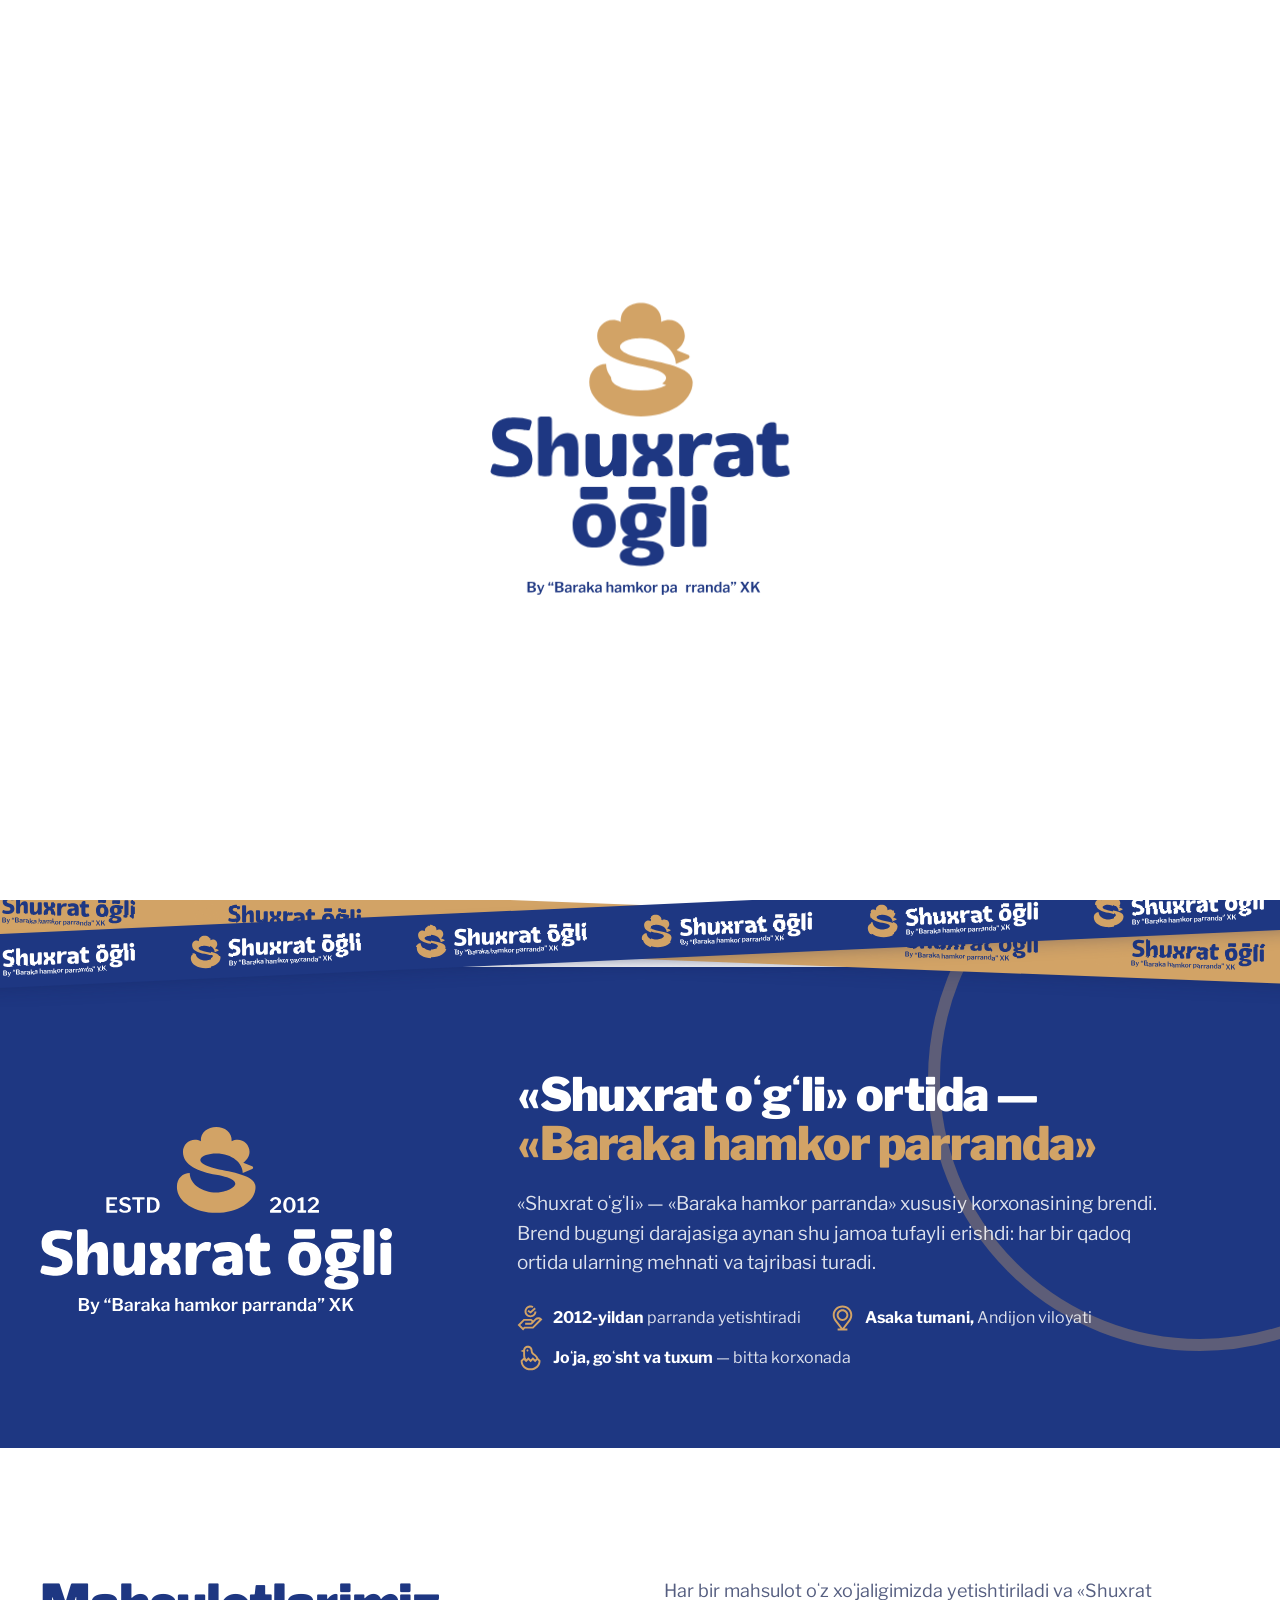
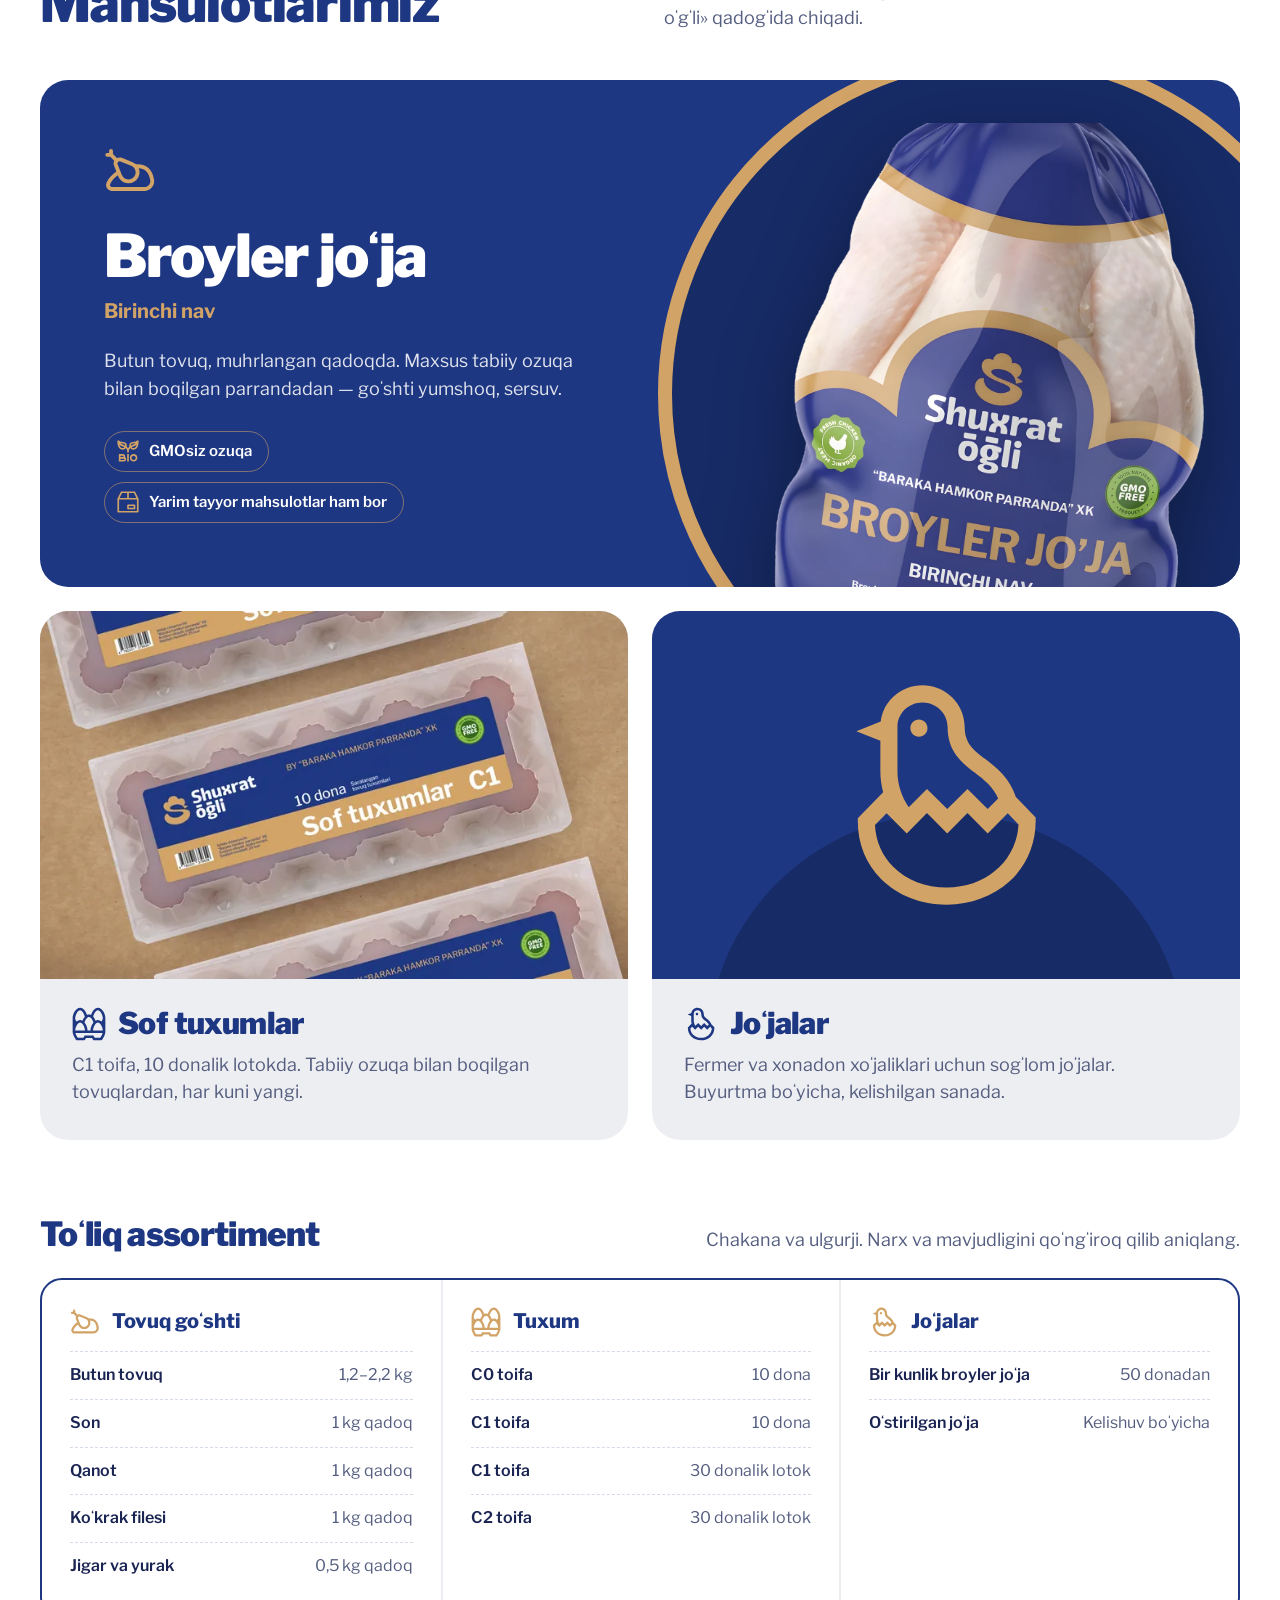
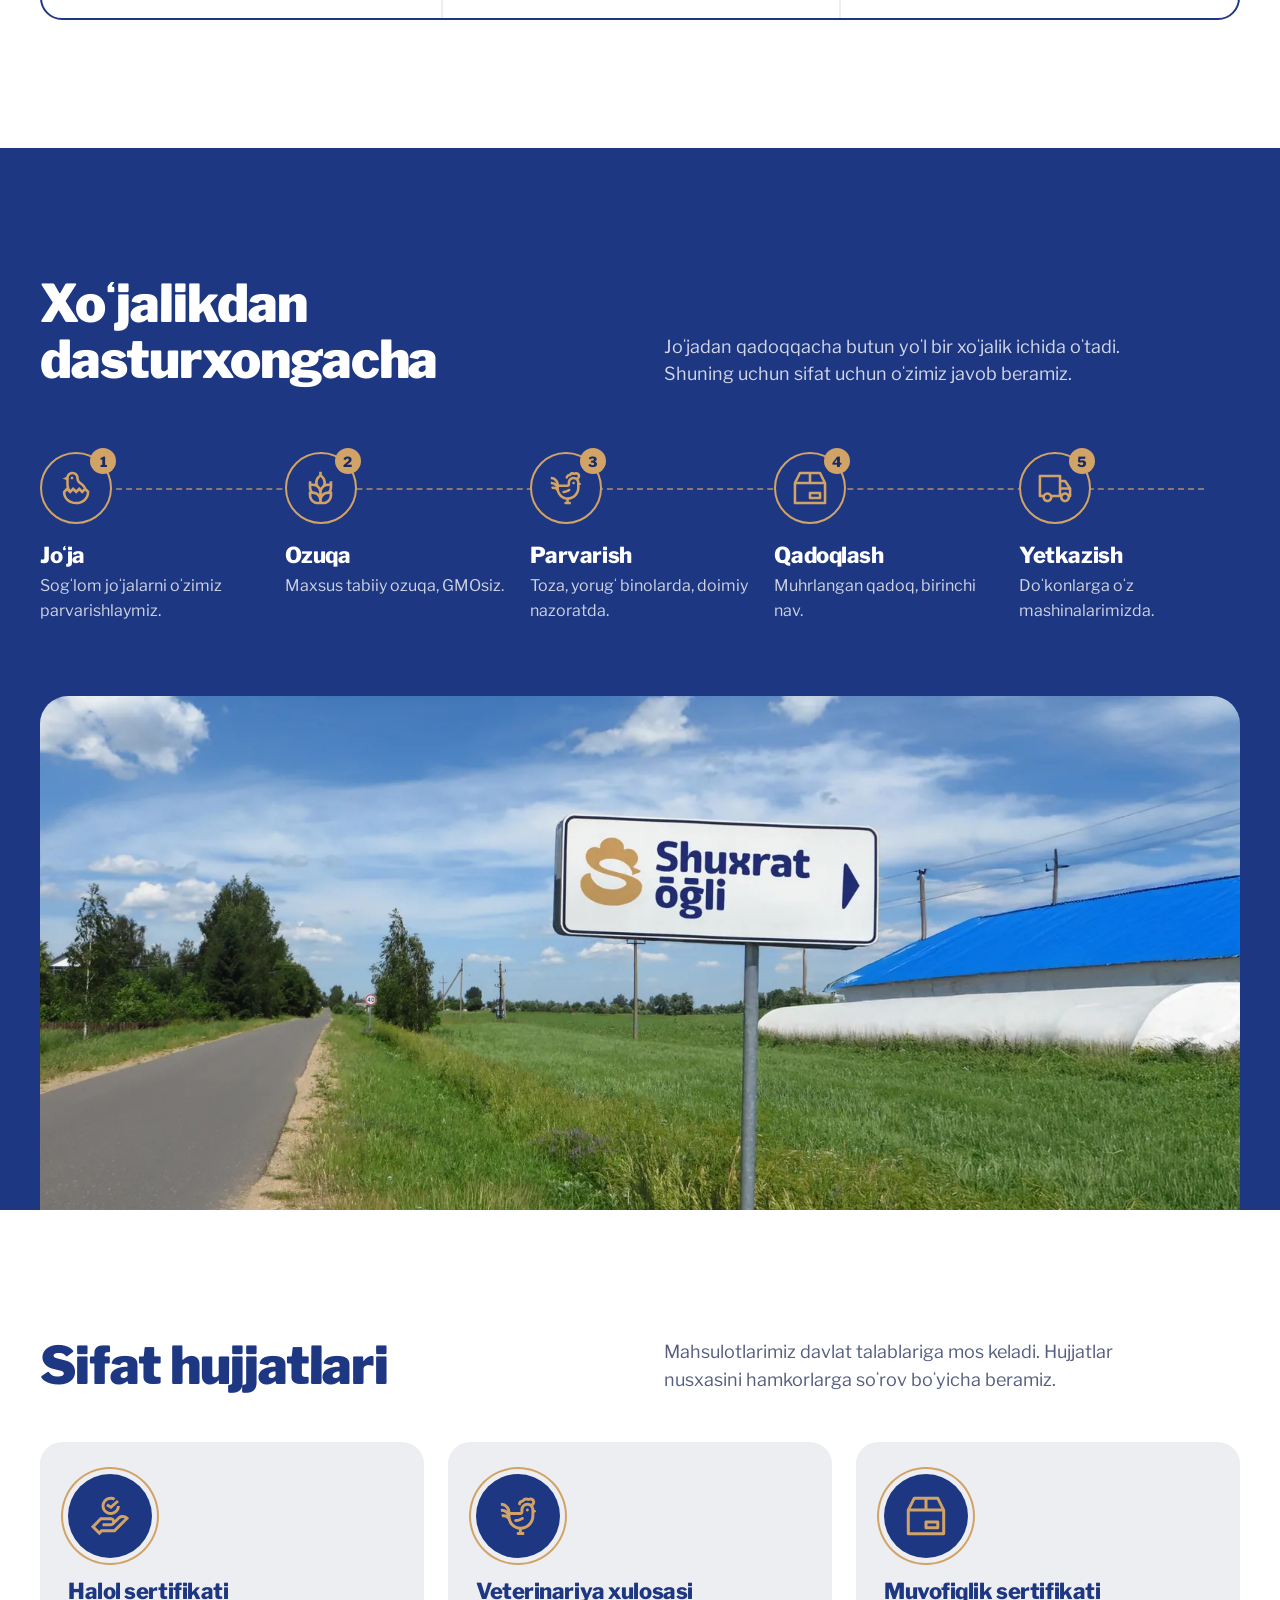
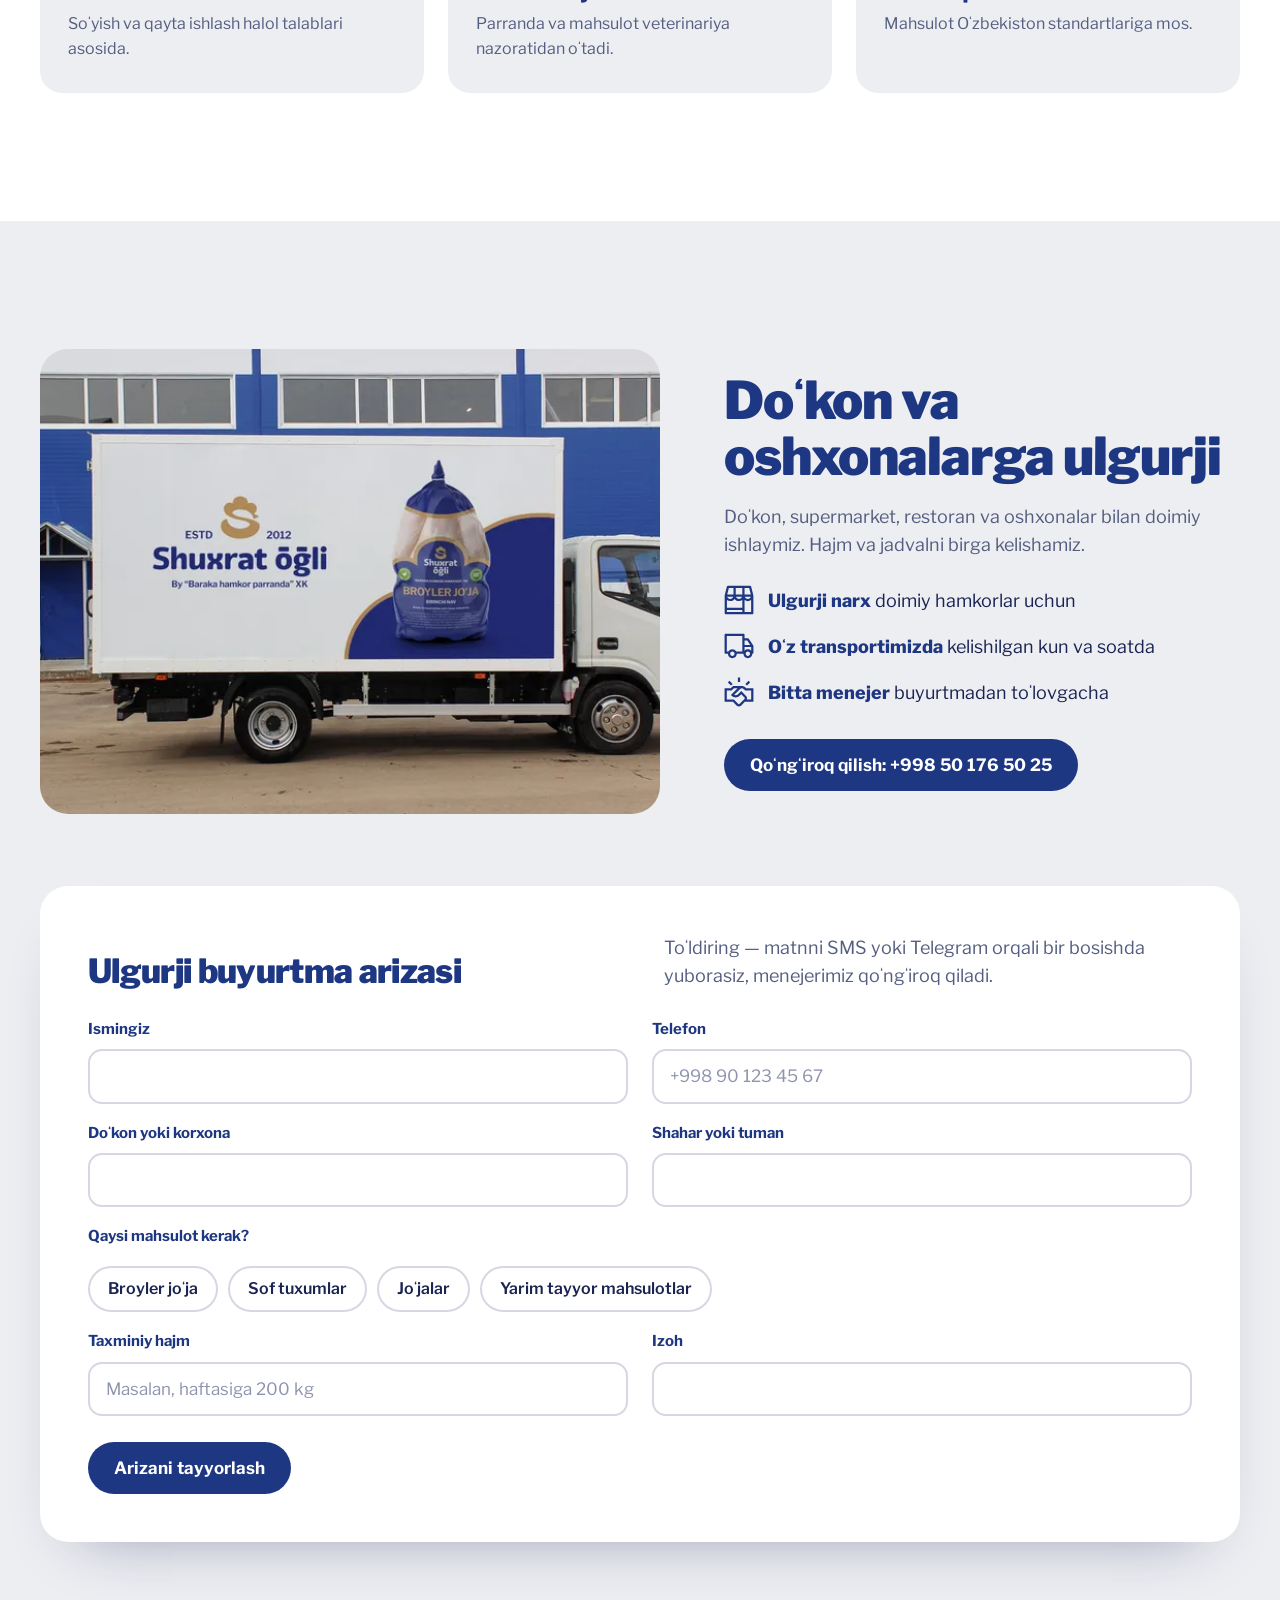
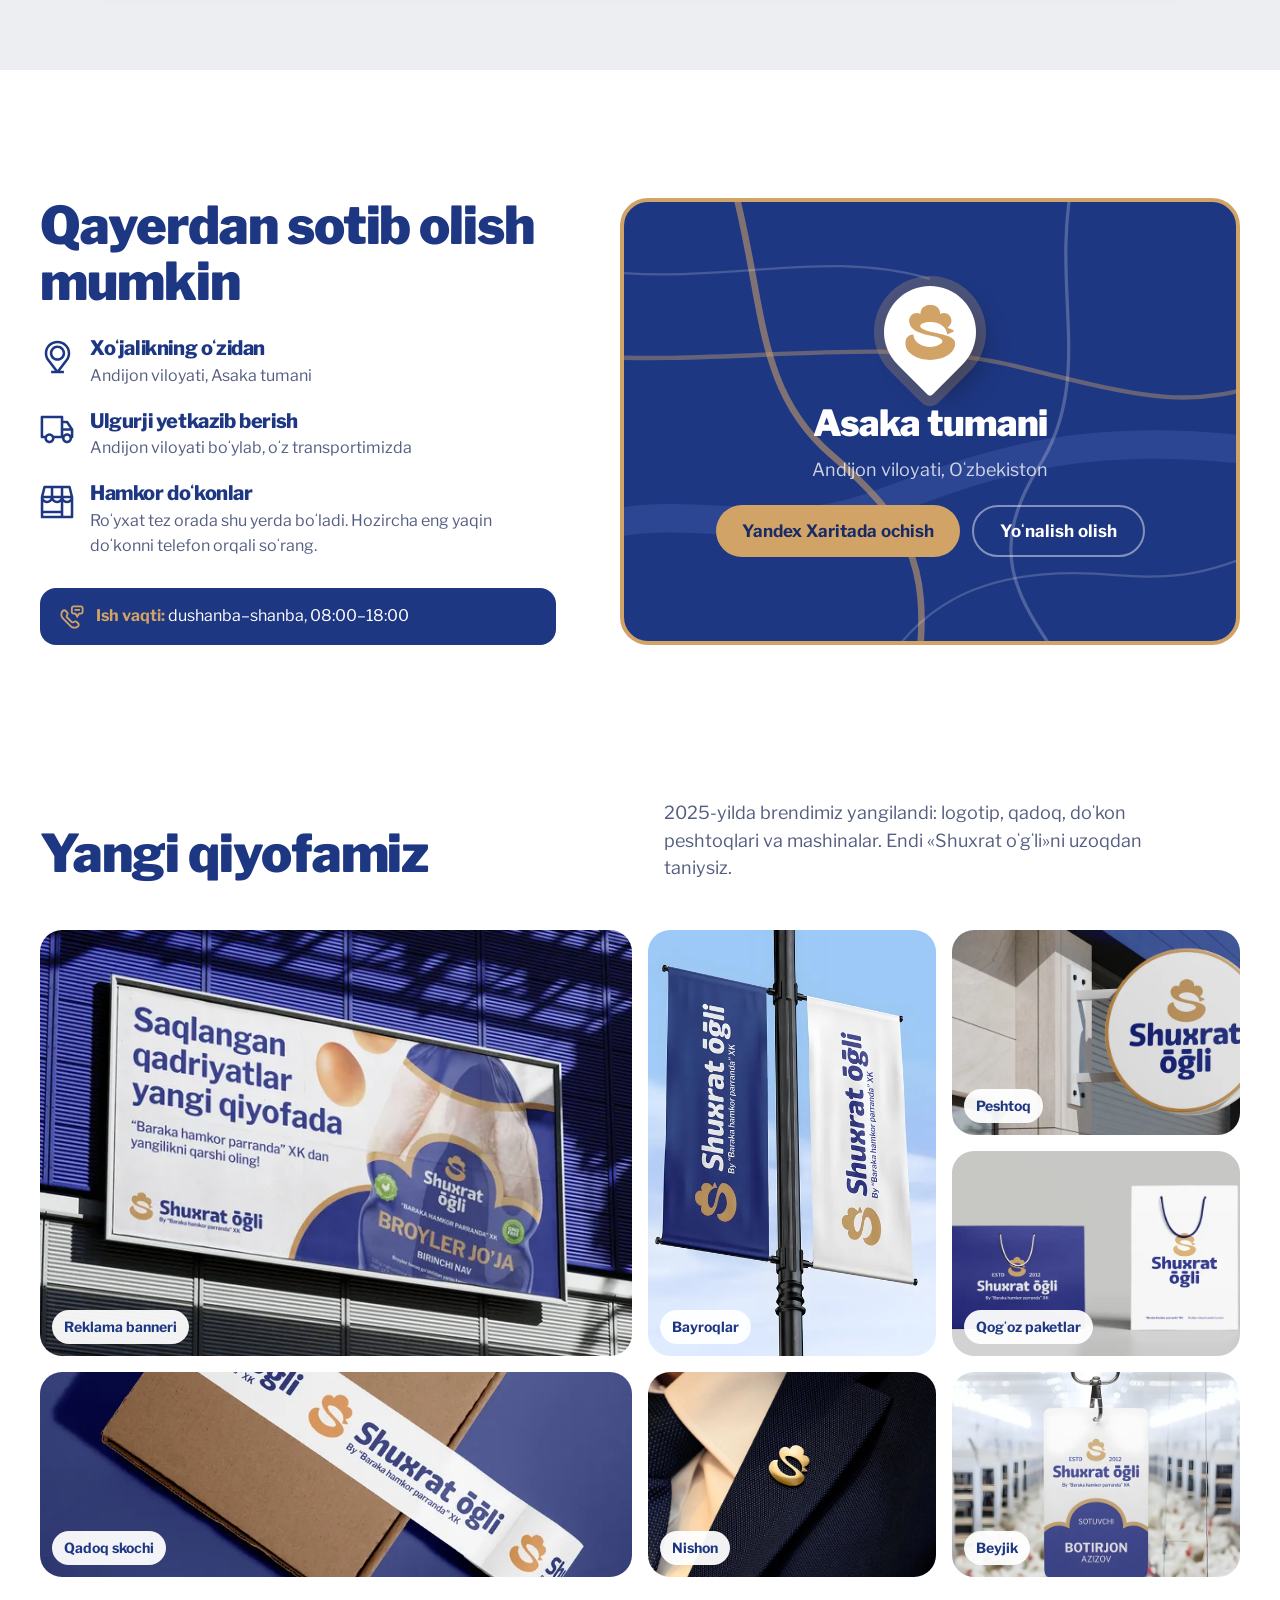
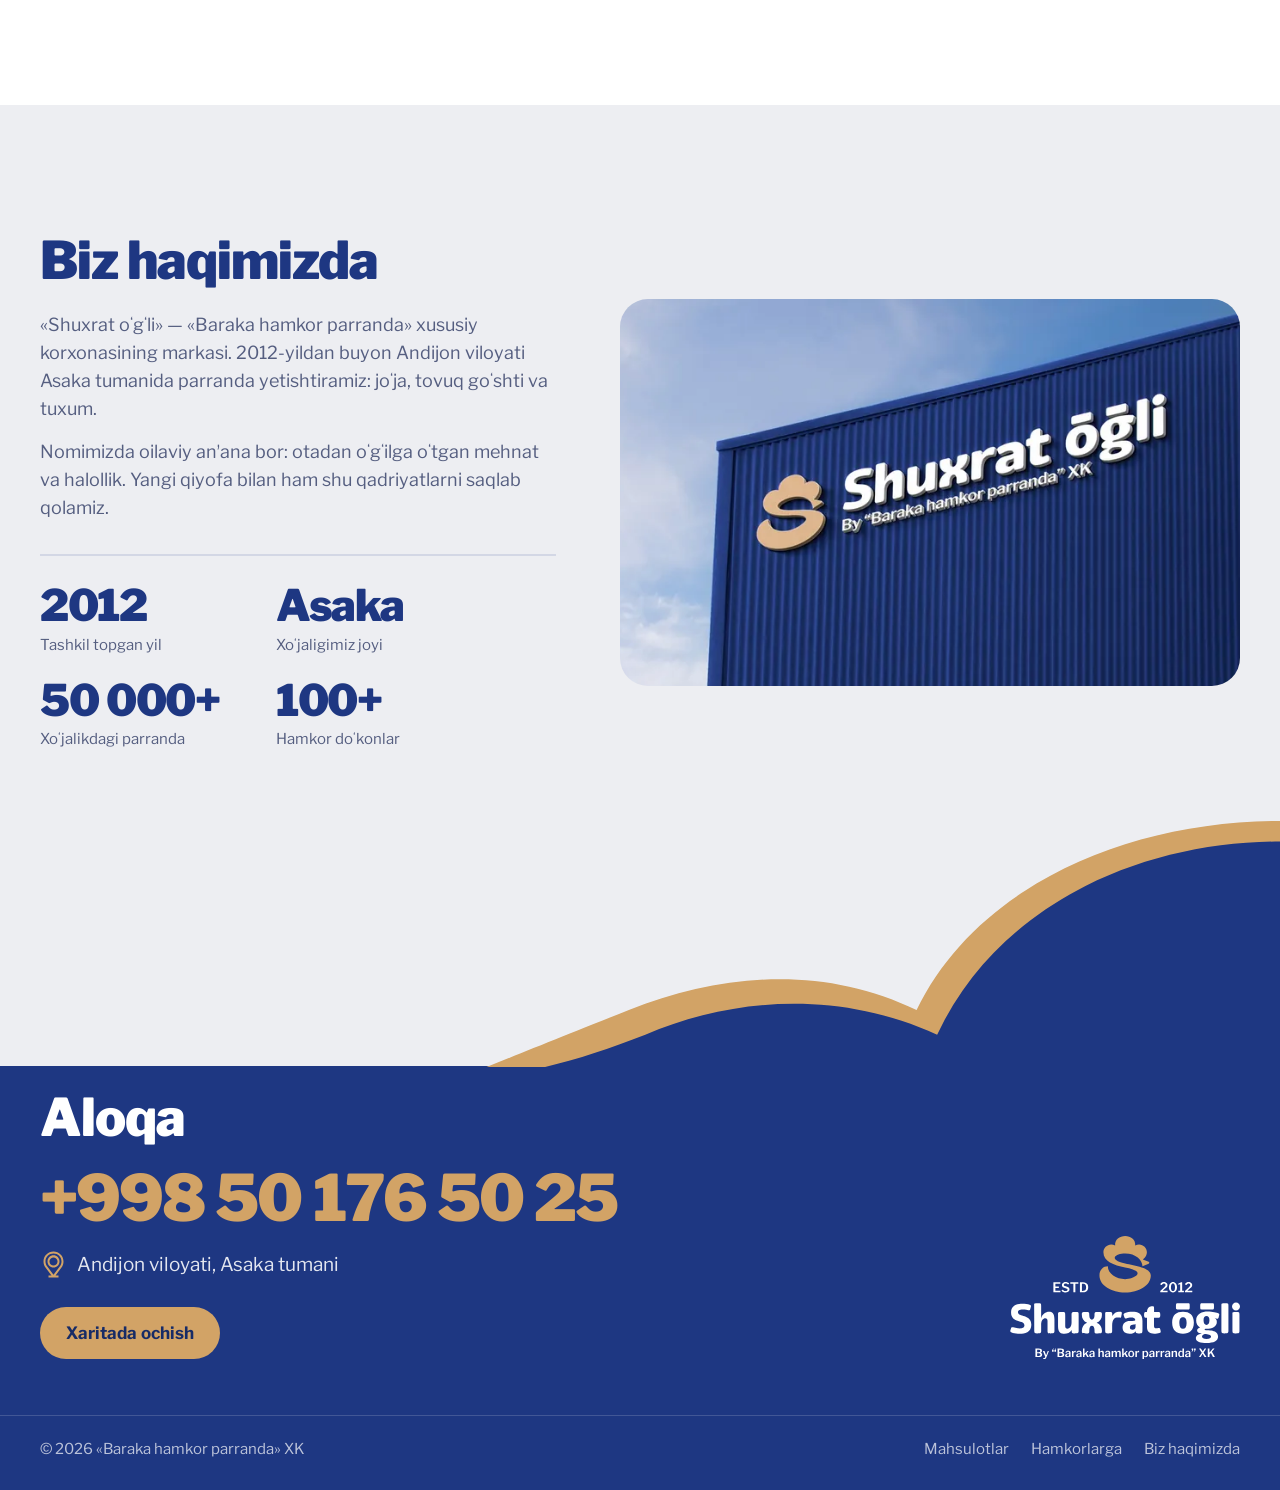
==== commit c9c78102: "Brend ortida «Baraka hamkor parranda»: alohida bo'lim, logo ostida imzo, sahifa nomi va Google ma'lu" ====
--- a/index.html
+++ b/index.html
@@ -3,7 +3,7 @@
 <head>
 <meta charset="utf-8">
 <meta name="viewport" content="width=device-width, initial-scale=1">
-<title>Shuxrat oʻgʻli — tovuq goʻshti, tuxum va joʻja</title>
+<title>Shuxrat oʻgʻli by «Baraka hamkor parranda» — tovuq goʻshti, tuxum va joʻja</title>
 <meta name="description" content="«Baraka hamkor parranda» XK markasi. 2012-yildan buyon Asaka tumanida broyler joʻja, tuxum va joʻjalar yetishtiramiz. Ulgurji va chakana.">
 <meta name="theme-color" content="#1E3782">
 <!-- namuna: mijoz tasdiqlaguncha qidiruvda ko'rinmasin; haqiqiy domenga chiqqanda olib tashlang -->
@@ -14,9 +14,9 @@
 <link rel="alternate" hreflang="ru" href="ru/">
 <link rel="alternate" hreflang="en" href="en/">
 <script type="application/ld+json">
-{"@context":"https://schema.org","@type":"LocalBusiness","name":"Shuxrat oʻgʻli","legalName":"«Baraka hamkor parranda» XK","foundingDate":"2012","telephone":"+998501765025","address":{"@type":"PostalAddress","addressRegion":"Andijon viloyati","addressLocality":"Asaka tumani","addressCountry":"UZ"},"geo":{"@type":"GeoCoordinates","latitude":40.595514,"longitude":72.239171},"description":"Broyler joʻja, tuxum va joʻjalar yetishtiruvchi parrandachilik xoʻjaligi."}
+{"@context":"https://schema.org","@type":"LocalBusiness","name":"Shuxrat oʻgʻli","legalName":"«Baraka hamkor parranda» XK","parentOrganization":{"@type":"Organization","name":"«Baraka hamkor parranda» XK","foundingDate":"2012"},"foundingDate":"2012","telephone":"+998501765025","address":{"@type":"PostalAddress","addressRegion":"Andijon viloyati","addressLocality":"Asaka tumani","addressCountry":"UZ"},"geo":{"@type":"GeoCoordinates","latitude":40.595514,"longitude":72.239171},"description":"Broyler joʻja, tuxum va joʻjalar yetishtiruvchi parrandachilik xoʻjaligi."}
 </script>
-<meta property="og:title" content="Shuxrat oʻgʻli — tovuq goʻshti, tuxum va joʻja">
+<meta property="og:title" content="Shuxrat oʻgʻli by «Baraka hamkor parranda» — tovuq goʻshti, tuxum va joʻja">
 <meta property="og:description" content="2012-yildan buyon Asaka tumanida parranda yetishtiramiz.">
 <meta property="og:image" content="rasm/bino-1600.webp">
 <link rel="preconnect" href="https://fonts.googleapis.com">
@@ -71,9 +71,12 @@
 
 <header class="sarlavha">
   <div class="sarlavha-ichi">
-    <a class="logo" href="#" aria-label="Shuxrat oʻgʻli — bosh sahifa">
-      <img src="logo/logo-yotiq.svg" alt="Shuxrat oʻgʻli" width="190" height="36">
-    </a>
+    <div class="logo-blok">
+      <a class="logo" href="#" aria-label="Shuxrat oʻgʻli — bosh sahifa">
+        <img src="logo/logo-yotiq.svg" alt="Shuxrat oʻgʻli" width="190" height="36">
+      </a>
+      <a class="sarlavha-imzo" href="#ortida">by <b>«Baraka hamkor parranda»</b></a>
+    </div>
     <nav class="menyu" id="menyu" aria-label="Asosiy menyu">
       <a href="#mahsulotlar">Mahsulotlar</a>
       <a href="#xojalik">Xoʻjalik</a>
@@ -150,6 +153,24 @@
     <div class="lenta lenta-oltin"><div class="lenta-yol"></div></div>
     <div class="lenta lenta-kok"><div class="lenta-yol"></div></div>
   </div>
+
+  <!-- Brend ortida kim turadi: «Baraka hamkor parranda» XK -->
+  <section class="ortida" id="ortida" aria-labelledby="ortida-sarlavha">
+    <div class="ichki ortida-ichi">
+      <div class="ortida-logo">
+        <img src="logo/logo-estd-oq.svg" alt="Shuxrat oʻgʻli — By «Baraka hamkor parranda» XK, 2012" width="172" height="92">
+      </div>
+      <div class="ortida-matn">
+        <h2 id="ortida-sarlavha"><span>«Shuxrat oʻgʻli» ortida —</span> <span class="ortida-nom">«Baraka hamkor parranda»</span></h2>
+        <p>«Shuxrat oʻgʻli» — «Baraka hamkor parranda» xususiy korxonasining brendi. Brend bugungi darajasiga aynan shu jamoa tufayli erishdi: har bir qadoq ortida ularning mehnati va tajribasi turadi.</p>
+        <ul class="ortida-faktlar">
+          <li><i class="ik ik-oltin" style="--ik:url(ikon/sifat.svg)" aria-hidden="true"></i><span><b>2012-yildan</b> parranda yetishtiradi</span></li>
+          <li><i class="ik ik-oltin" style="--ik:url(ikon/manzil.svg)" aria-hidden="true"></i><span><b>Asaka tumani,</b> Andijon viloyati</span></li>
+          <li><i class="ik ik-oltin" style="--ik:url(ikon/joja.svg)" aria-hidden="true"></i><span><b>Joʻja, goʻsht va tuxum</b> — bitta korxonada</span></li>
+        </ul>
+      </div>
+    </div>
+  </section>
 
 <!-- Mahsulotlar -->
   <section class="mahsulotlar" id="mahsulotlar" aria-labelledby="mahsulotlar-sarlavha">
@@ -439,7 +460,6 @@
         <h2 id="haqida-sarlavha">Biz haqimizda</h2>
         <p>«Shuxrat oʻgʻli» — «Baraka hamkor parranda» xususiy korxonasining markasi. 2012-yildan buyon Andijon viloyati Asaka tumanida parranda yetishtiramiz: joʻja, tovuq goʻshti va tuxum.</p>
         <p>Nomimizda oilaviy anʼana bor: otadan oʻgʻilga oʻtgan mehnat va halollik. Yangi qiyofa bilan ham shu qadriyatlarni saqlab qolamiz.</p>
-        <p class="haqida-baraka">«Shuxrat oʻgʻli» bugungi darajasiga «Baraka hamkor parranda» jamoasi tufayli erishdi. Shuning uchun har bir qadoq va peshtoqda «By Baraka hamkor parranda» imzosi turadi.</p>
         <dl class="faktlar">
           <div><dt>2012</dt><dd>Tashkil topgan yil</dd></div>
           <div><dt>Asaka</dt><dd>Xoʻjaligimiz joyi</dd></div>
--- a/uslub.css
+++ b/uslub.css
@@ -85,6 +85,7 @@
   max-width: var(--kenglik); margin: 0 auto; padding: 0.875rem var(--chet);
   display: flex; align-items: center; gap: 1.75rem;
 }
+.logo { flex: none; }
 .logo img { height: 2.125rem; width: auto; }
 .menyu { display: flex; gap: 1.625rem; margin-left: auto; }
 .menyu a { text-decoration: none; font-weight: 600; font-size: 1rem; color: var(--matn); padding: 0.375rem 0; }
@@ -459,7 +460,36 @@
 .bosh-imzo { display: flex; align-items: center; gap: 0.75rem; margin-bottom: 1.5rem; }
 .bosh-imzo::before { content: ""; width: 2.5rem; height: 3px; border-radius: 3px; background: var(--oltin); }
 .bosh-imzo img { height: 0.95rem; width: auto; }
-.haqida-baraka { margin-top: 1rem; padding: 1rem 1.25rem; border-left: 4px solid var(--oltin); background: var(--oq); border-radius: 0 0.875rem 0.875rem 0; color: var(--kok) !important; font-weight: 600; }
+
+/* Brend ortida: «Baraka hamkor parranda» */
+.ortida { position: relative; background: var(--kok); color: var(--oq); padding: clamp(4.5rem, 8vw, 7rem) 0 clamp(3.5rem, 6vw, 5rem); margin-top: -2.5rem; overflow: hidden; }
+.ortida::before {
+  /* muqovadagi oltin yoy — o'ng tomondan */
+  content: ""; position: absolute; right: -12rem; top: -10rem; width: 34rem; aspect-ratio: 1;
+  border-radius: 50%; border: 0.75rem solid rgba(210, 163, 102, .35);
+}
+.ortida-ichi { position: relative; display: grid; grid-template-columns: minmax(0, 4fr) minmax(0, 7fr); gap: clamp(2rem, 5vw, 5rem); align-items: center; }
+.ortida-logo img { width: 100%; max-width: 22rem; height: auto; }
+.ortida h2 { color: var(--oq); font-size: clamp(2rem, 3.6vw, 3rem); }
+.ortida h2 span { display: block; }
+.ortida-nom { color: var(--oltin); }
+.ortida-matn > p { margin: 1.25rem 0 1.75rem; max-width: 50ch; color: rgba(255,255,255,.85); font-size: 1.1875rem; }
+.ortida-faktlar { list-style: none; margin: 0; padding: 0; display: flex; flex-wrap: wrap; gap: 0.875rem 1.75rem; }
+.ortida-faktlar li { display: flex; align-items: center; gap: 0.625rem; color: rgba(255,255,255,.85); font-size: 1rem; }
+.ortida-faktlar b { color: var(--oq); }
+.ortida-faktlar .ik { width: 1.625rem; height: 1.625rem; }
+.sarlavha-imzo b { color: var(--kok); font-weight: 700; }
+.sarlavha-imzo:hover b { color: var(--oltin-toq); }
+.logo-blok { flex: none; display: flex; flex-direction: column; gap: 0.2rem; }
+.sarlavha-imzo { font-size: 0.6875rem; letter-spacing: 0.01em; color: var(--xira); text-decoration: none; white-space: nowrap; line-height: 1; padding-left: 2.6rem; }
+@media (max-width: 820px) { .sarlavha-imzo { padding-left: 2.3rem; font-size: 0.625rem; } }
+@media (max-width: 820px) {
+  .ortida { margin-top: -1.5rem; }
+  .ortida-ichi { grid-template-columns: minmax(0, 1fr); }
+  .ortida-logo img { max-width: 13rem; }
+  .ortida h2 { font-size: 1.75rem; }
+  .ortida-faktlar { flex-direction: column; }
+}
 
 /* Kompyuterdagi qo'ng'iroq oynasi */
 .qongiroq-oyna {
@@ -524,7 +554,7 @@
 
 /* Menyu: planshetda ham yig'ma (ruscha so'zlar uzun) */
 .menyu a { white-space: nowrap; }
-@media (max-width: 1100px) {
+@media (max-width: 1320px) {
   .sarlavha-ichi { gap: 0.75rem; }
   .tel-tugma { margin-left: auto; }
   .menyu-tugma {
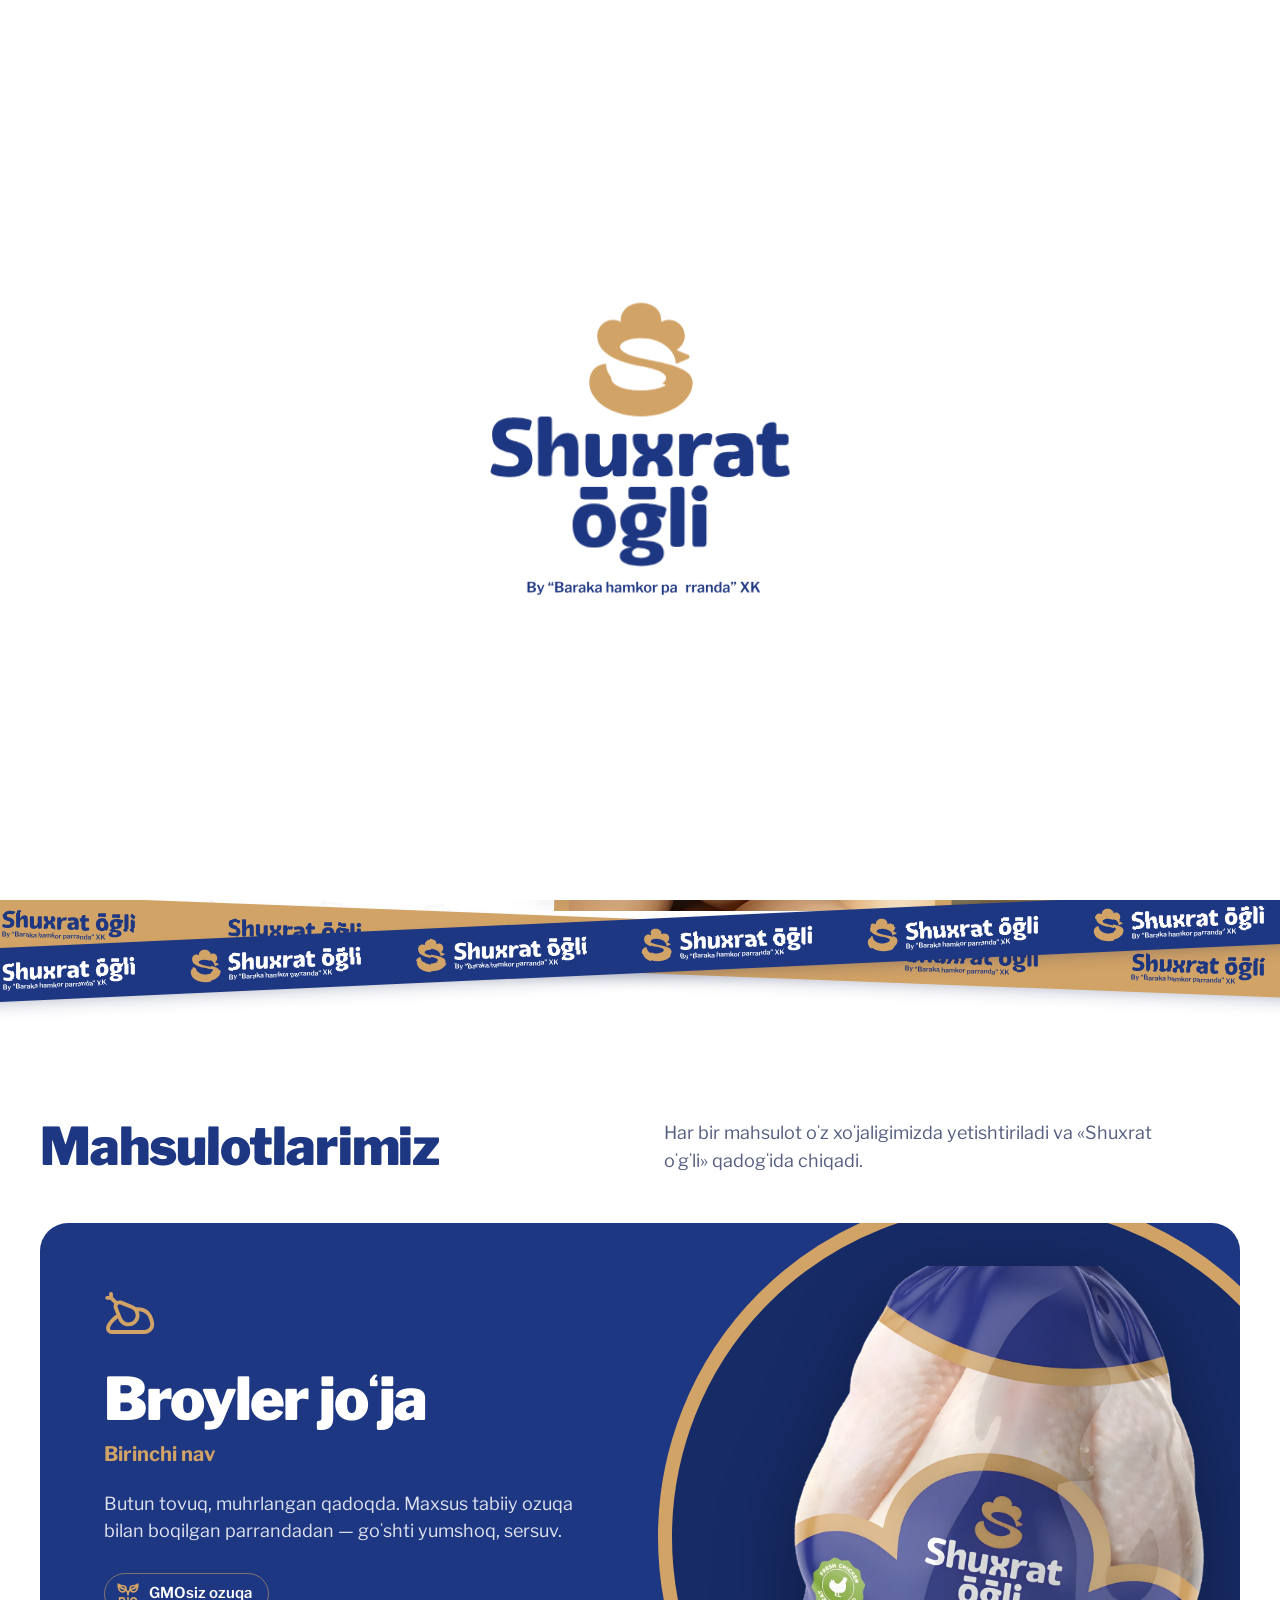
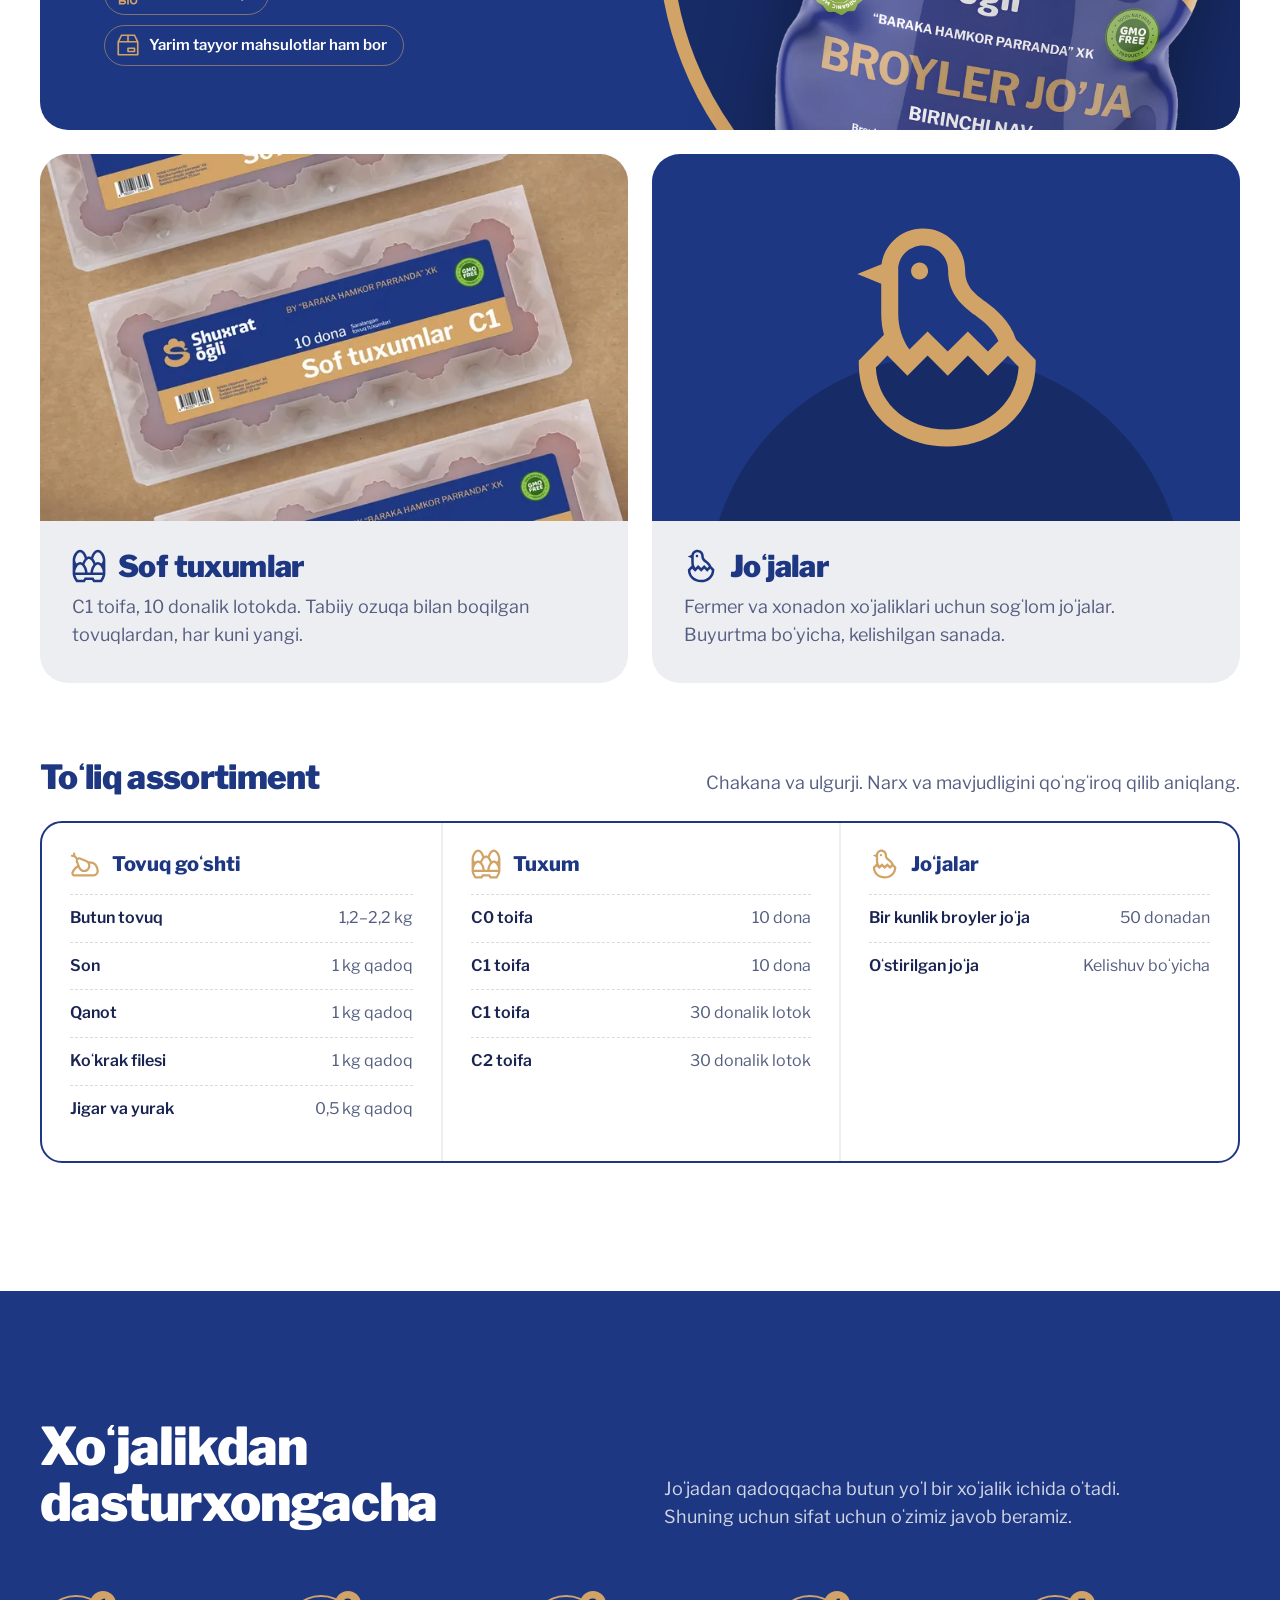
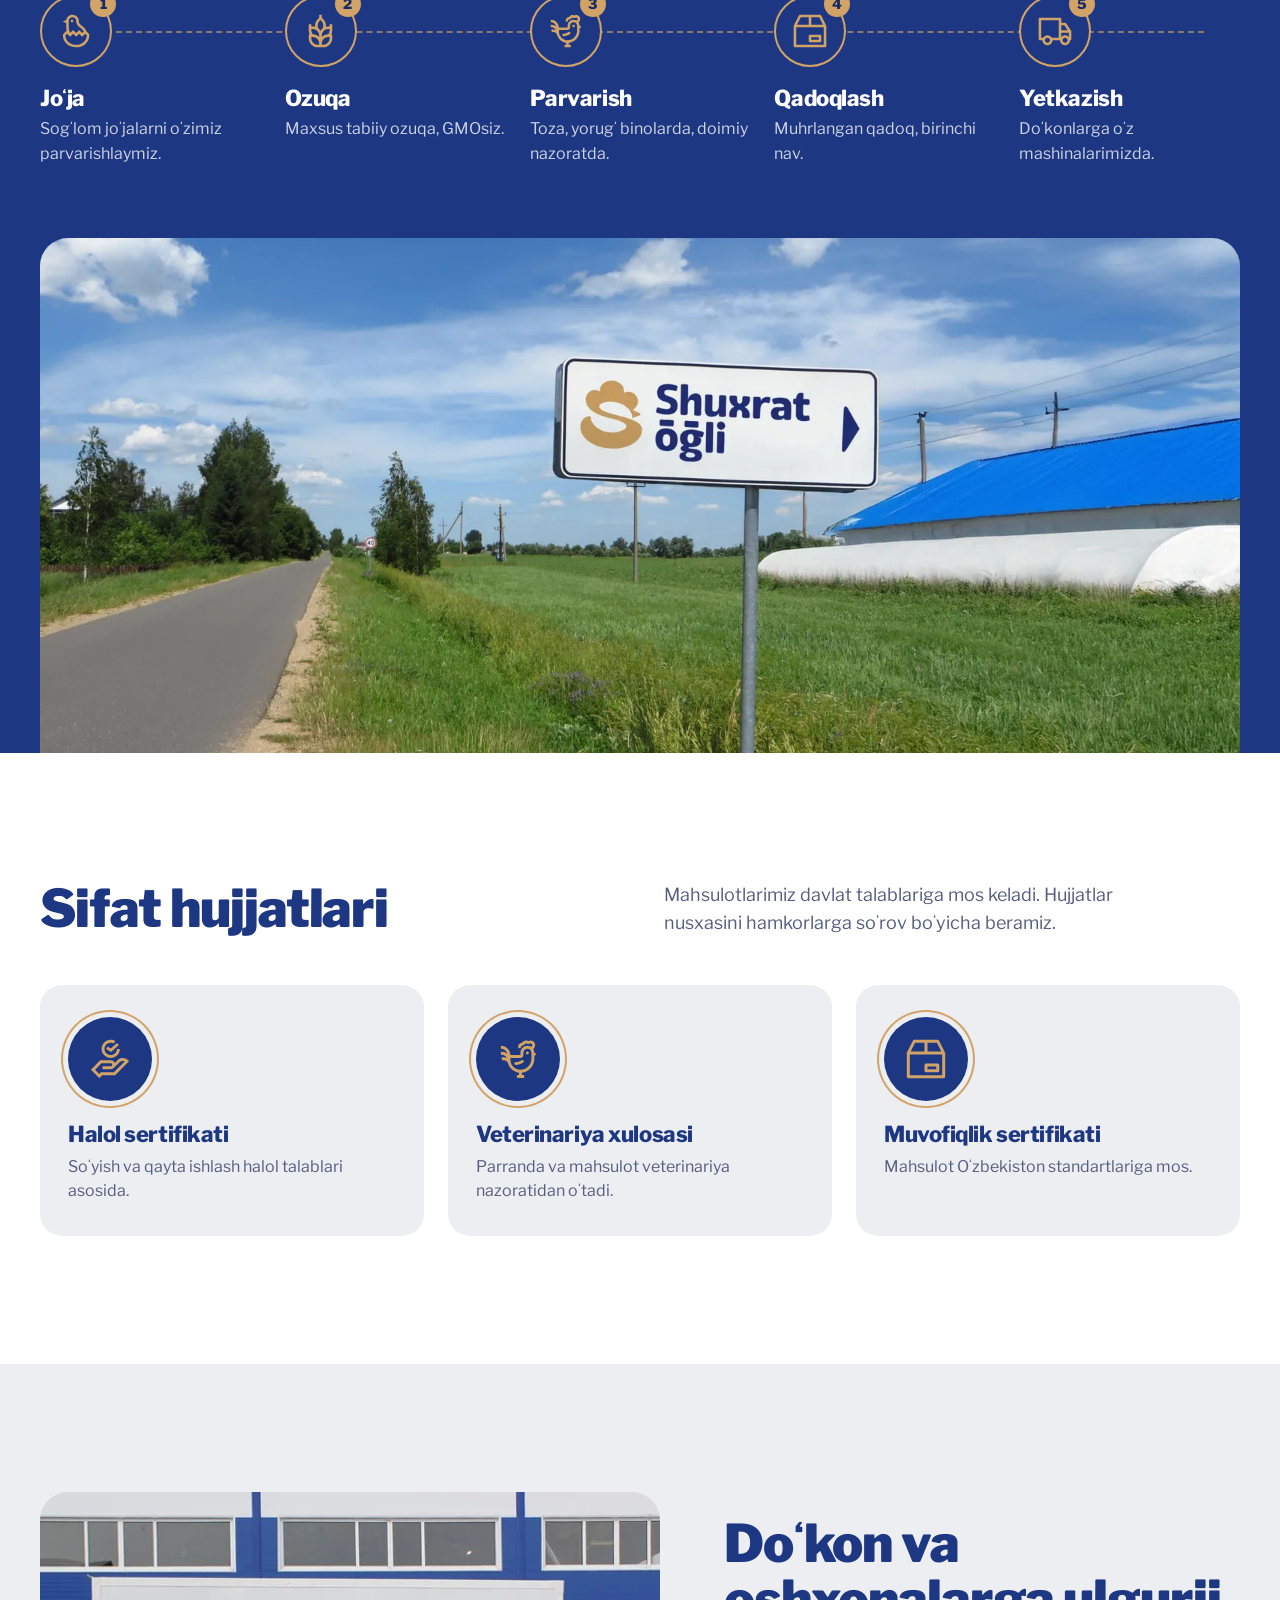
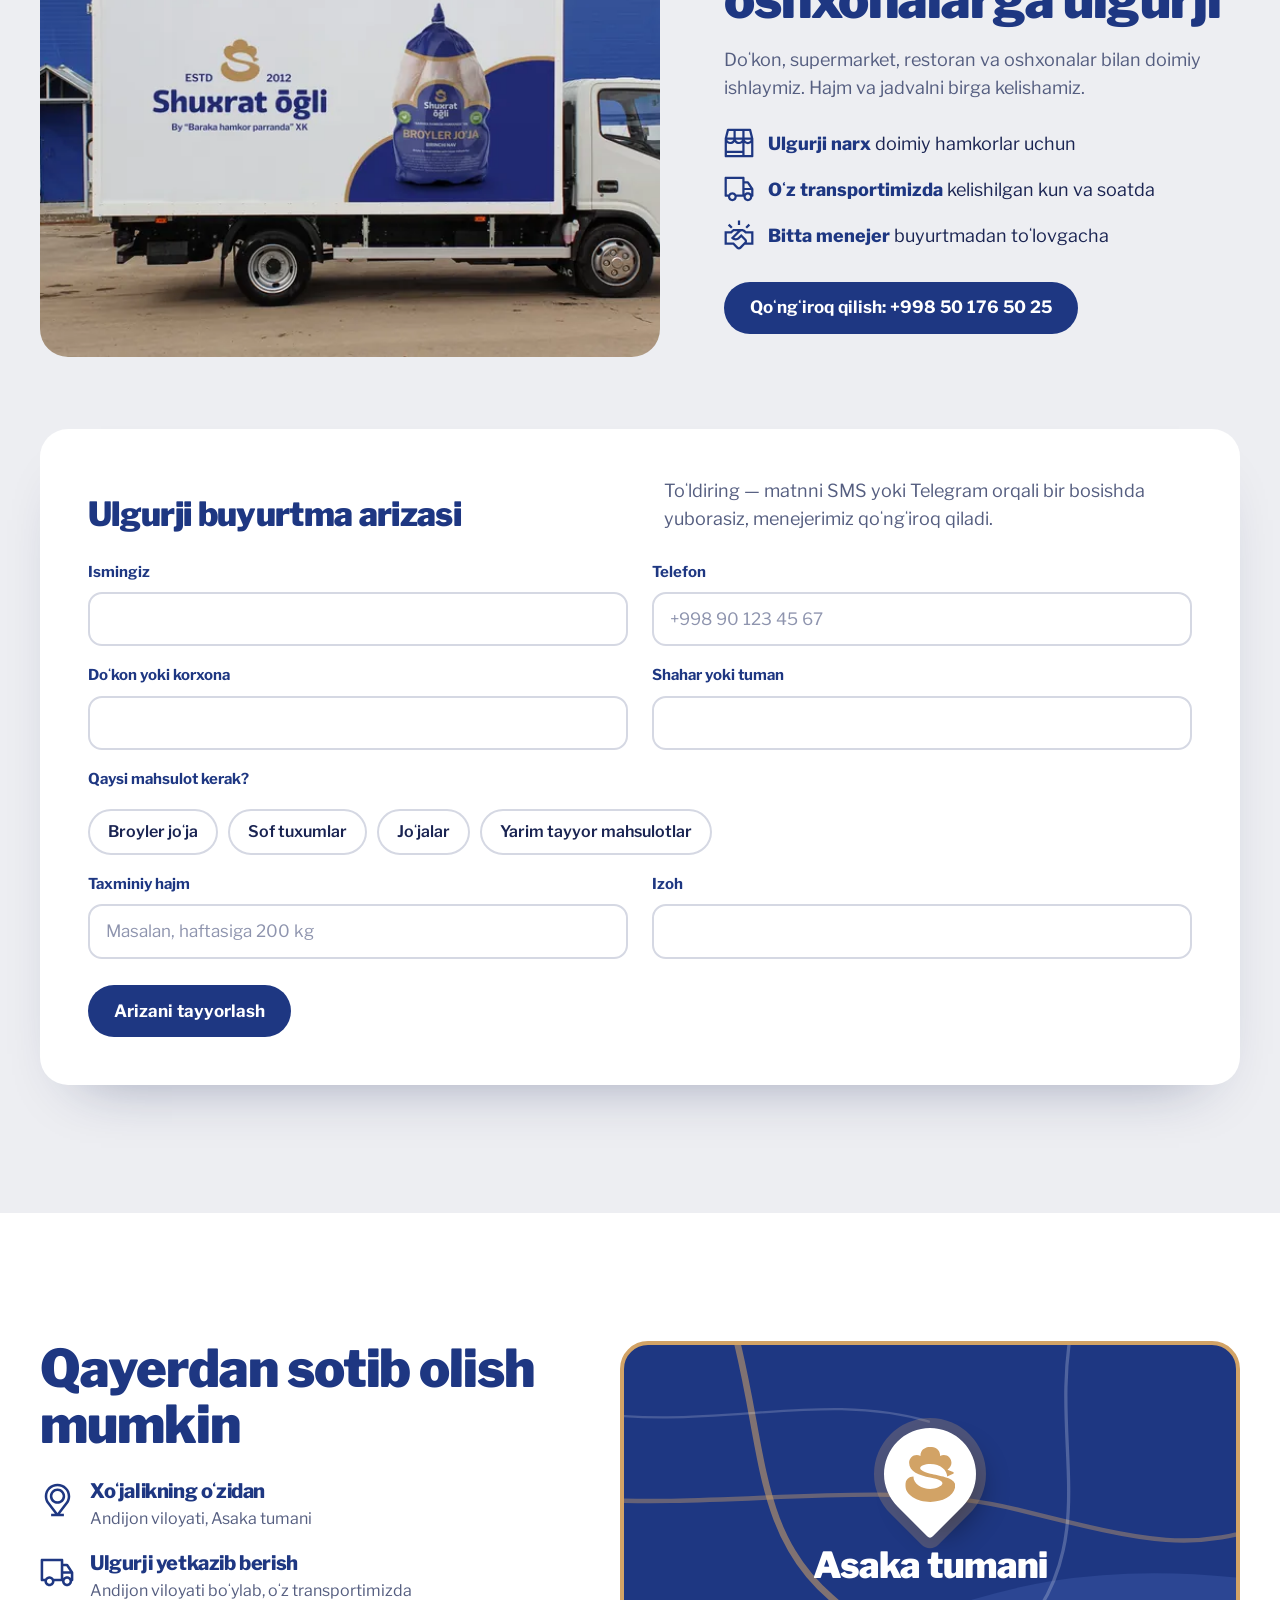
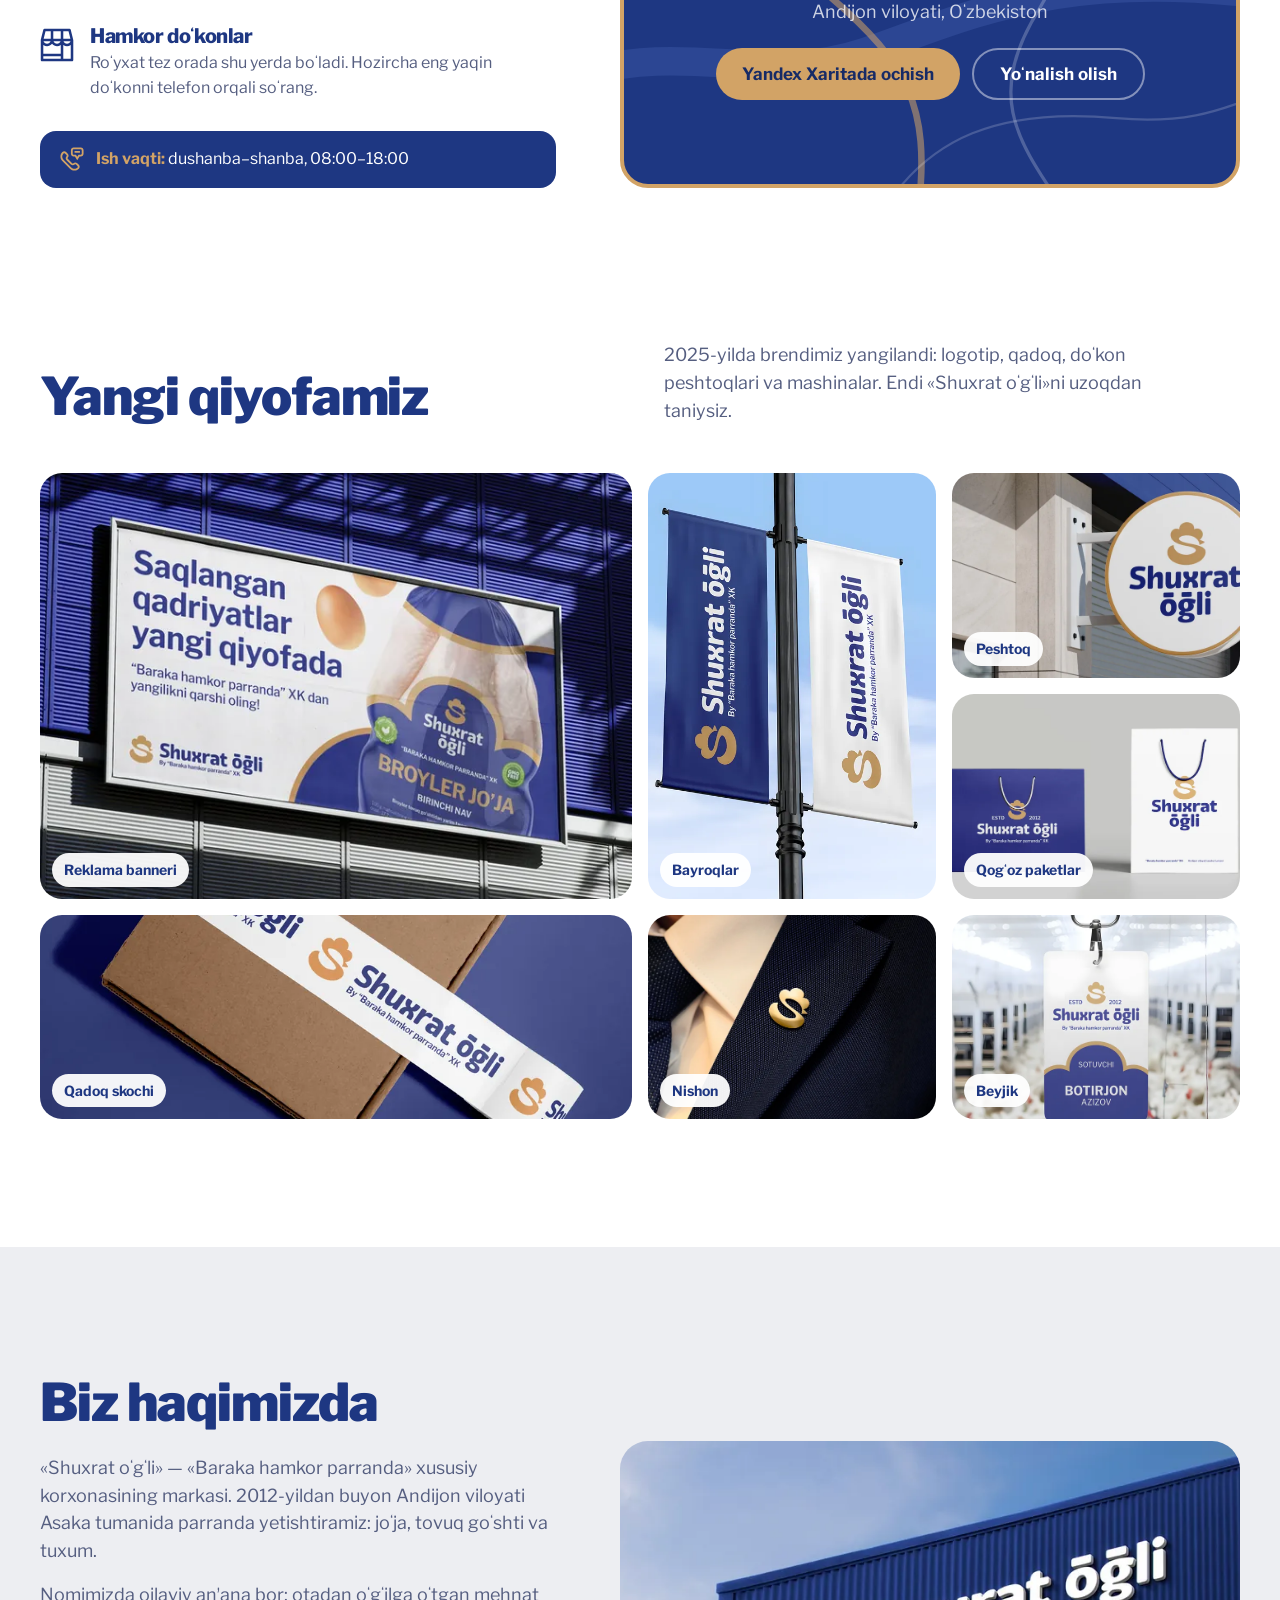
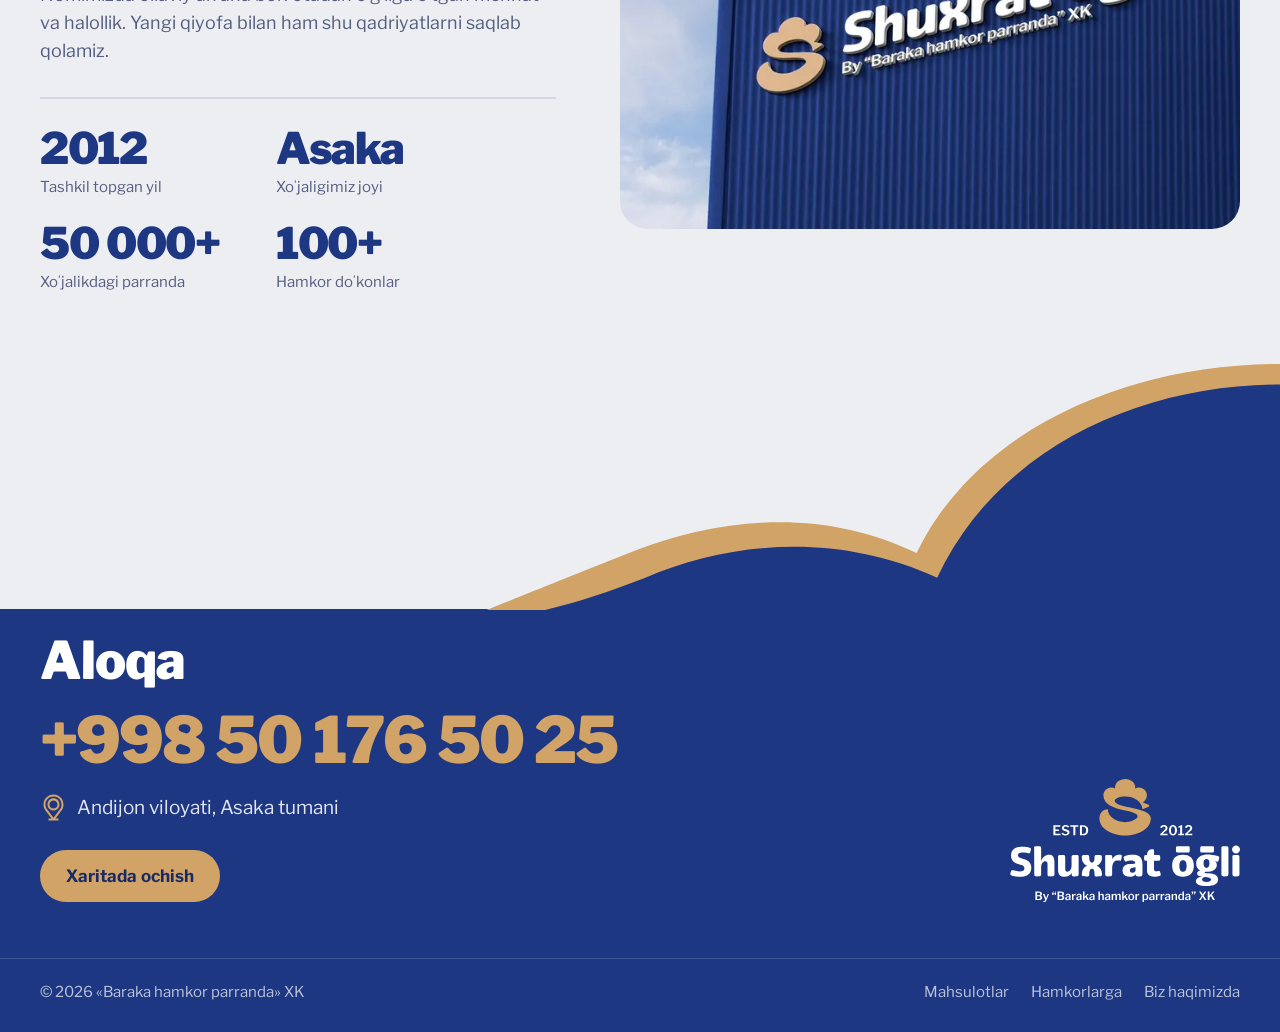
==== commit f7c1a488: "«Shuxrat o'g'li ortida» bo'limi olib tashlandi" ====
--- a/index.html
+++ b/index.html
@@ -75,7 +75,7 @@
       <a class="logo" href="#" aria-label="Shuxrat oʻgʻli — bosh sahifa">
         <img src="logo/logo-yotiq.svg" alt="Shuxrat oʻgʻli" width="190" height="36">
       </a>
-      <a class="sarlavha-imzo" href="#ortida">by <b>«Baraka hamkor parranda»</b></a>
+      <a class="sarlavha-imzo" href="#biz-haqimizda">by <b>«Baraka hamkor parranda»</b></a>
     </div>
     <nav class="menyu" id="menyu" aria-label="Asosiy menyu">
       <a href="#mahsulotlar">Mahsulotlar</a>
@@ -153,24 +153,6 @@
     <div class="lenta lenta-oltin"><div class="lenta-yol"></div></div>
     <div class="lenta lenta-kok"><div class="lenta-yol"></div></div>
   </div>
-
-  <!-- Brend ortida kim turadi: «Baraka hamkor parranda» XK -->
-  <section class="ortida" id="ortida" aria-labelledby="ortida-sarlavha">
-    <div class="ichki ortida-ichi">
-      <div class="ortida-logo">
-        <img src="logo/logo-estd-oq.svg" alt="Shuxrat oʻgʻli — By «Baraka hamkor parranda» XK, 2012" width="172" height="92">
-      </div>
-      <div class="ortida-matn">
-        <h2 id="ortida-sarlavha"><span>«Shuxrat oʻgʻli» ortida —</span> <span class="ortida-nom">«Baraka hamkor parranda»</span></h2>
-        <p>«Shuxrat oʻgʻli» — «Baraka hamkor parranda» xususiy korxonasining brendi. Brend bugungi darajasiga aynan shu jamoa tufayli erishdi: har bir qadoq ortida ularning mehnati va tajribasi turadi.</p>
-        <ul class="ortida-faktlar">
-          <li><i class="ik ik-oltin" style="--ik:url(ikon/sifat.svg)" aria-hidden="true"></i><span><b>2012-yildan</b> parranda yetishtiradi</span></li>
-          <li><i class="ik ik-oltin" style="--ik:url(ikon/manzil.svg)" aria-hidden="true"></i><span><b>Asaka tumani,</b> Andijon viloyati</span></li>
-          <li><i class="ik ik-oltin" style="--ik:url(ikon/joja.svg)" aria-hidden="true"></i><span><b>Joʻja, goʻsht va tuxum</b> — bitta korxonada</span></li>
-        </ul>
-      </div>
-    </div>
-  </section>
 
 <!-- Mahsulotlar -->
   <section class="mahsulotlar" id="mahsulotlar" aria-labelledby="mahsulotlar-sarlavha">
--- a/uslub.css
+++ b/uslub.css
@@ -460,36 +460,6 @@
 .bosh-imzo { display: flex; align-items: center; gap: 0.75rem; margin-bottom: 1.5rem; }
 .bosh-imzo::before { content: ""; width: 2.5rem; height: 3px; border-radius: 3px; background: var(--oltin); }
 .bosh-imzo img { height: 0.95rem; width: auto; }
-
-/* Brend ortida: «Baraka hamkor parranda» */
-.ortida { position: relative; background: var(--kok); color: var(--oq); padding: clamp(4.5rem, 8vw, 7rem) 0 clamp(3.5rem, 6vw, 5rem); margin-top: -2.5rem; overflow: hidden; }
-.ortida::before {
-  /* muqovadagi oltin yoy — o'ng tomondan */
-  content: ""; position: absolute; right: -12rem; top: -10rem; width: 34rem; aspect-ratio: 1;
-  border-radius: 50%; border: 0.75rem solid rgba(210, 163, 102, .35);
-}
-.ortida-ichi { position: relative; display: grid; grid-template-columns: minmax(0, 4fr) minmax(0, 7fr); gap: clamp(2rem, 5vw, 5rem); align-items: center; }
-.ortida-logo img { width: 100%; max-width: 22rem; height: auto; }
-.ortida h2 { color: var(--oq); font-size: clamp(2rem, 3.6vw, 3rem); }
-.ortida h2 span { display: block; }
-.ortida-nom { color: var(--oltin); }
-.ortida-matn > p { margin: 1.25rem 0 1.75rem; max-width: 50ch; color: rgba(255,255,255,.85); font-size: 1.1875rem; }
-.ortida-faktlar { list-style: none; margin: 0; padding: 0; display: flex; flex-wrap: wrap; gap: 0.875rem 1.75rem; }
-.ortida-faktlar li { display: flex; align-items: center; gap: 0.625rem; color: rgba(255,255,255,.85); font-size: 1rem; }
-.ortida-faktlar b { color: var(--oq); }
-.ortida-faktlar .ik { width: 1.625rem; height: 1.625rem; }
-.sarlavha-imzo b { color: var(--kok); font-weight: 700; }
-.sarlavha-imzo:hover b { color: var(--oltin-toq); }
-.logo-blok { flex: none; display: flex; flex-direction: column; gap: 0.2rem; }
-.sarlavha-imzo { font-size: 0.6875rem; letter-spacing: 0.01em; color: var(--xira); text-decoration: none; white-space: nowrap; line-height: 1; padding-left: 2.6rem; }
-@media (max-width: 820px) { .sarlavha-imzo { padding-left: 2.3rem; font-size: 0.625rem; } }
-@media (max-width: 820px) {
-  .ortida { margin-top: -1.5rem; }
-  .ortida-ichi { grid-template-columns: minmax(0, 1fr); }
-  .ortida-logo img { max-width: 13rem; }
-  .ortida h2 { font-size: 1.75rem; }
-  .ortida-faktlar { flex-direction: column; }
-}
 
 /* Kompyuterdagi qo'ng'iroq oynasi */
 .qongiroq-oyna {
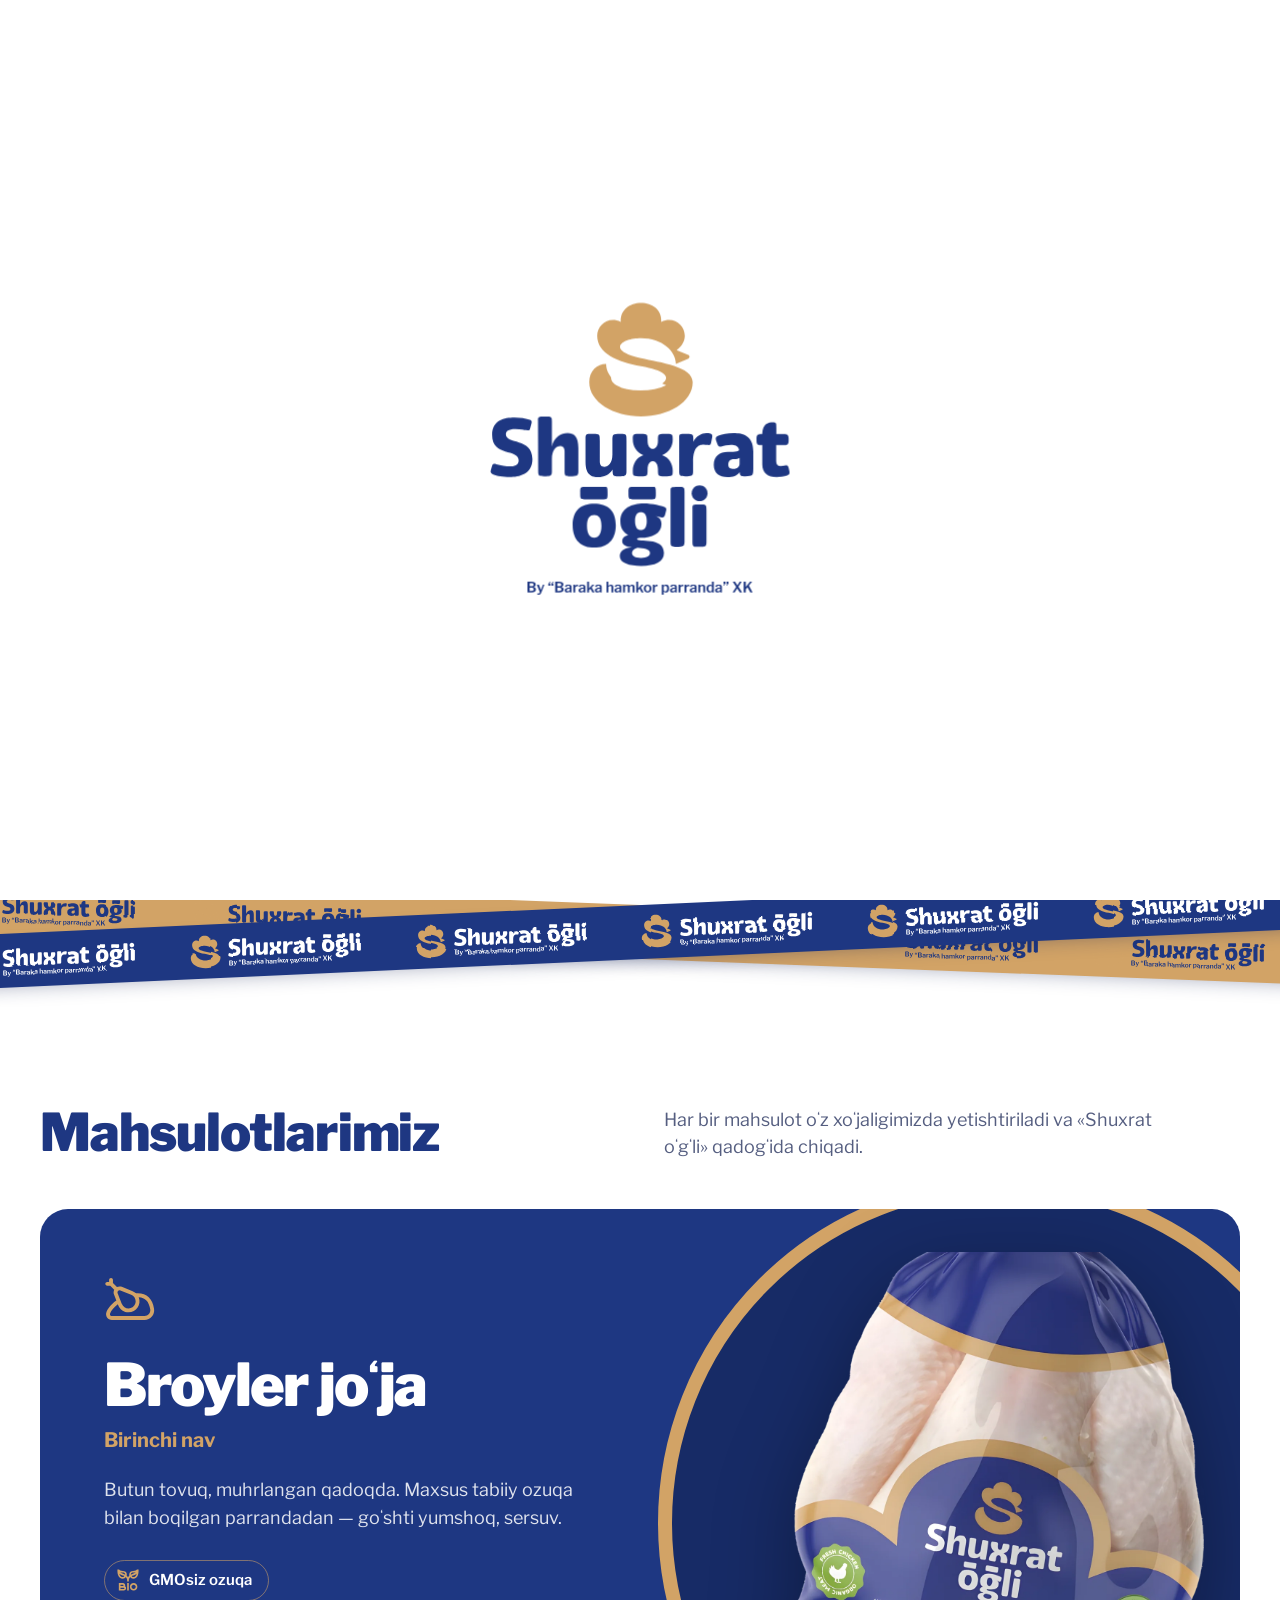
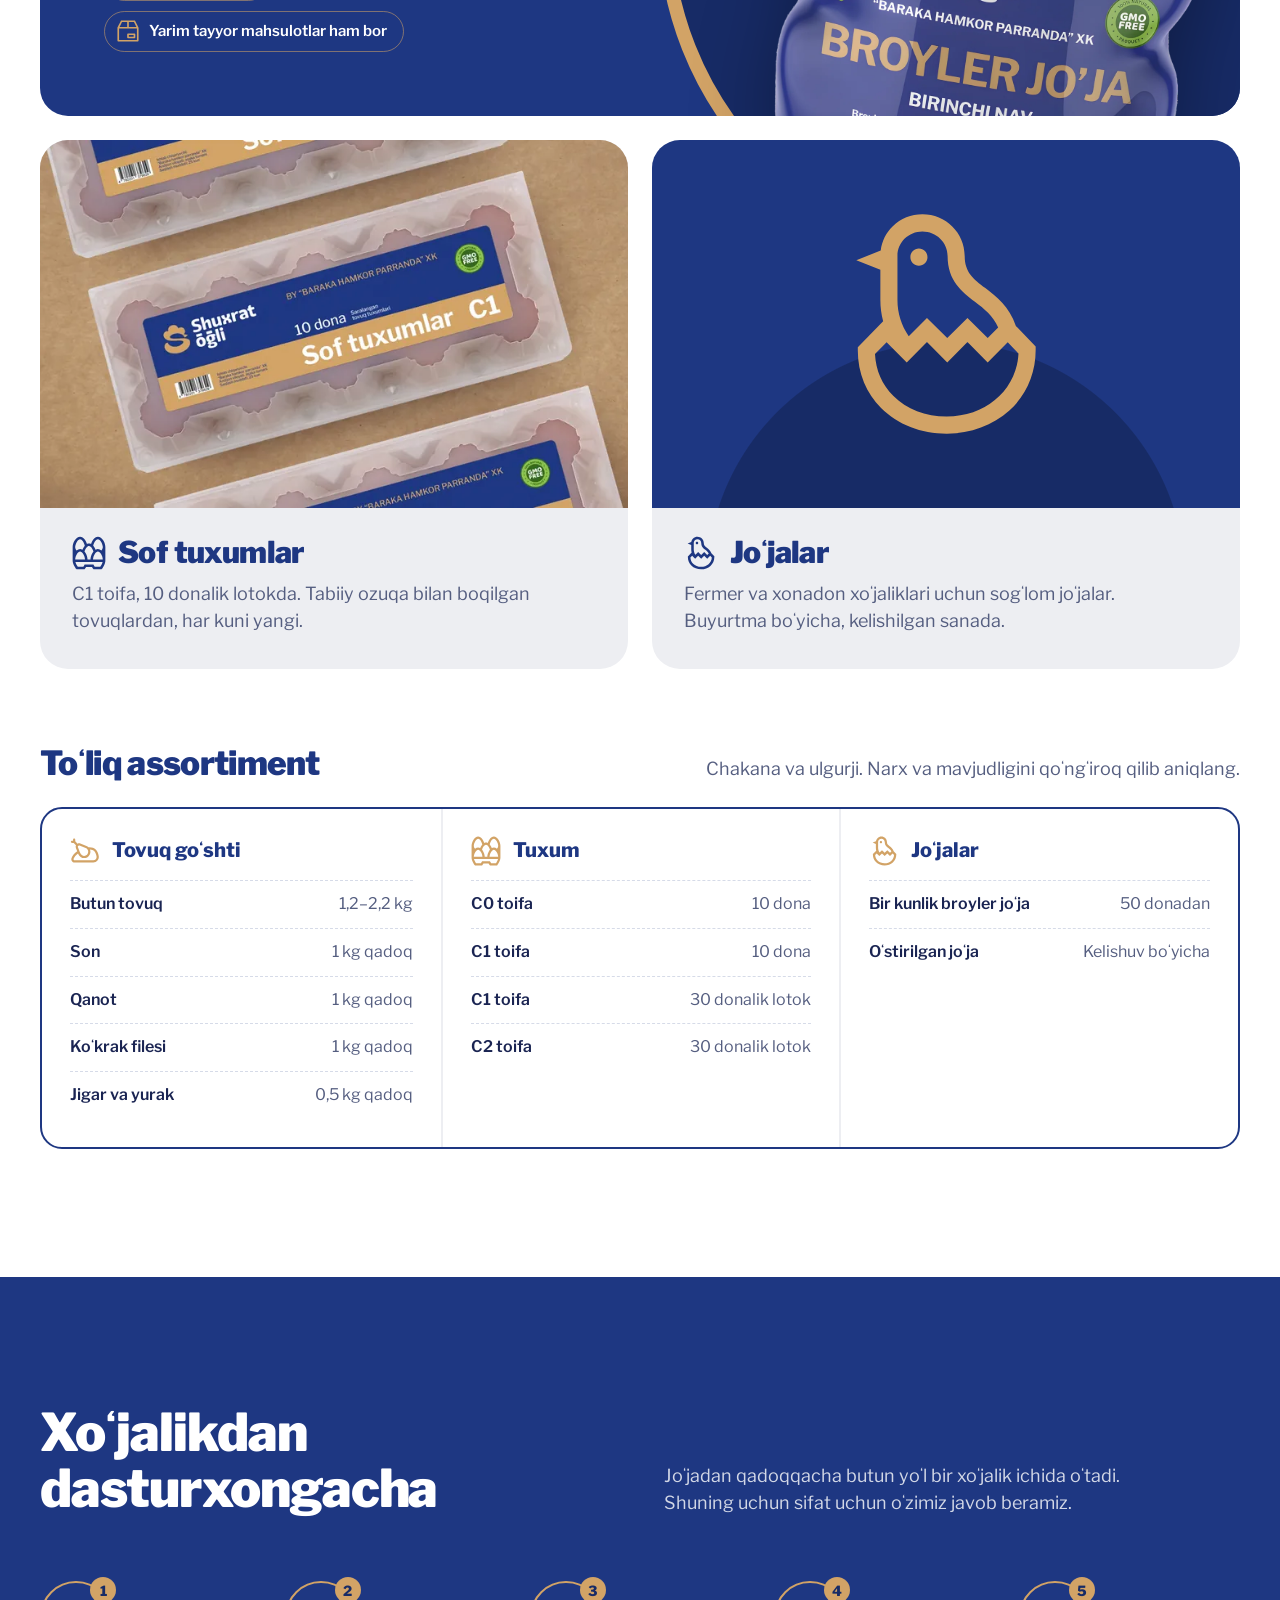
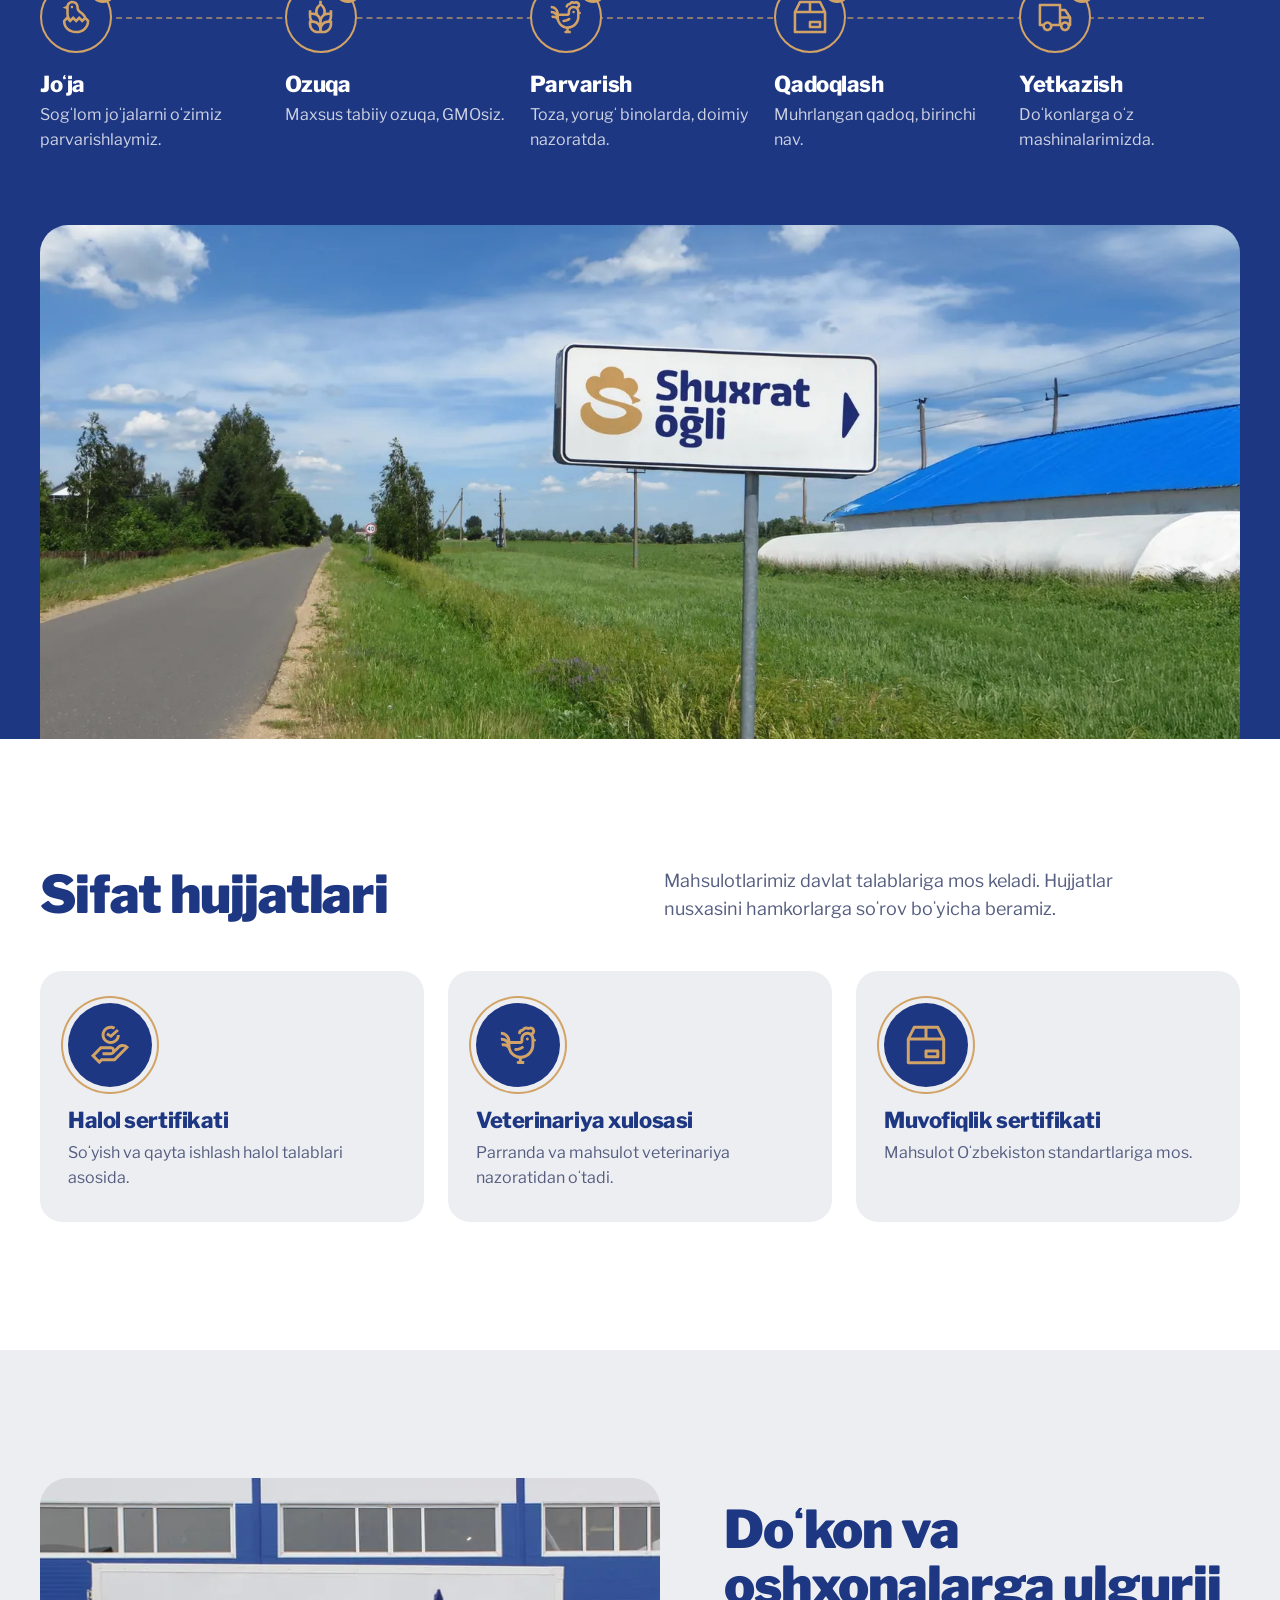
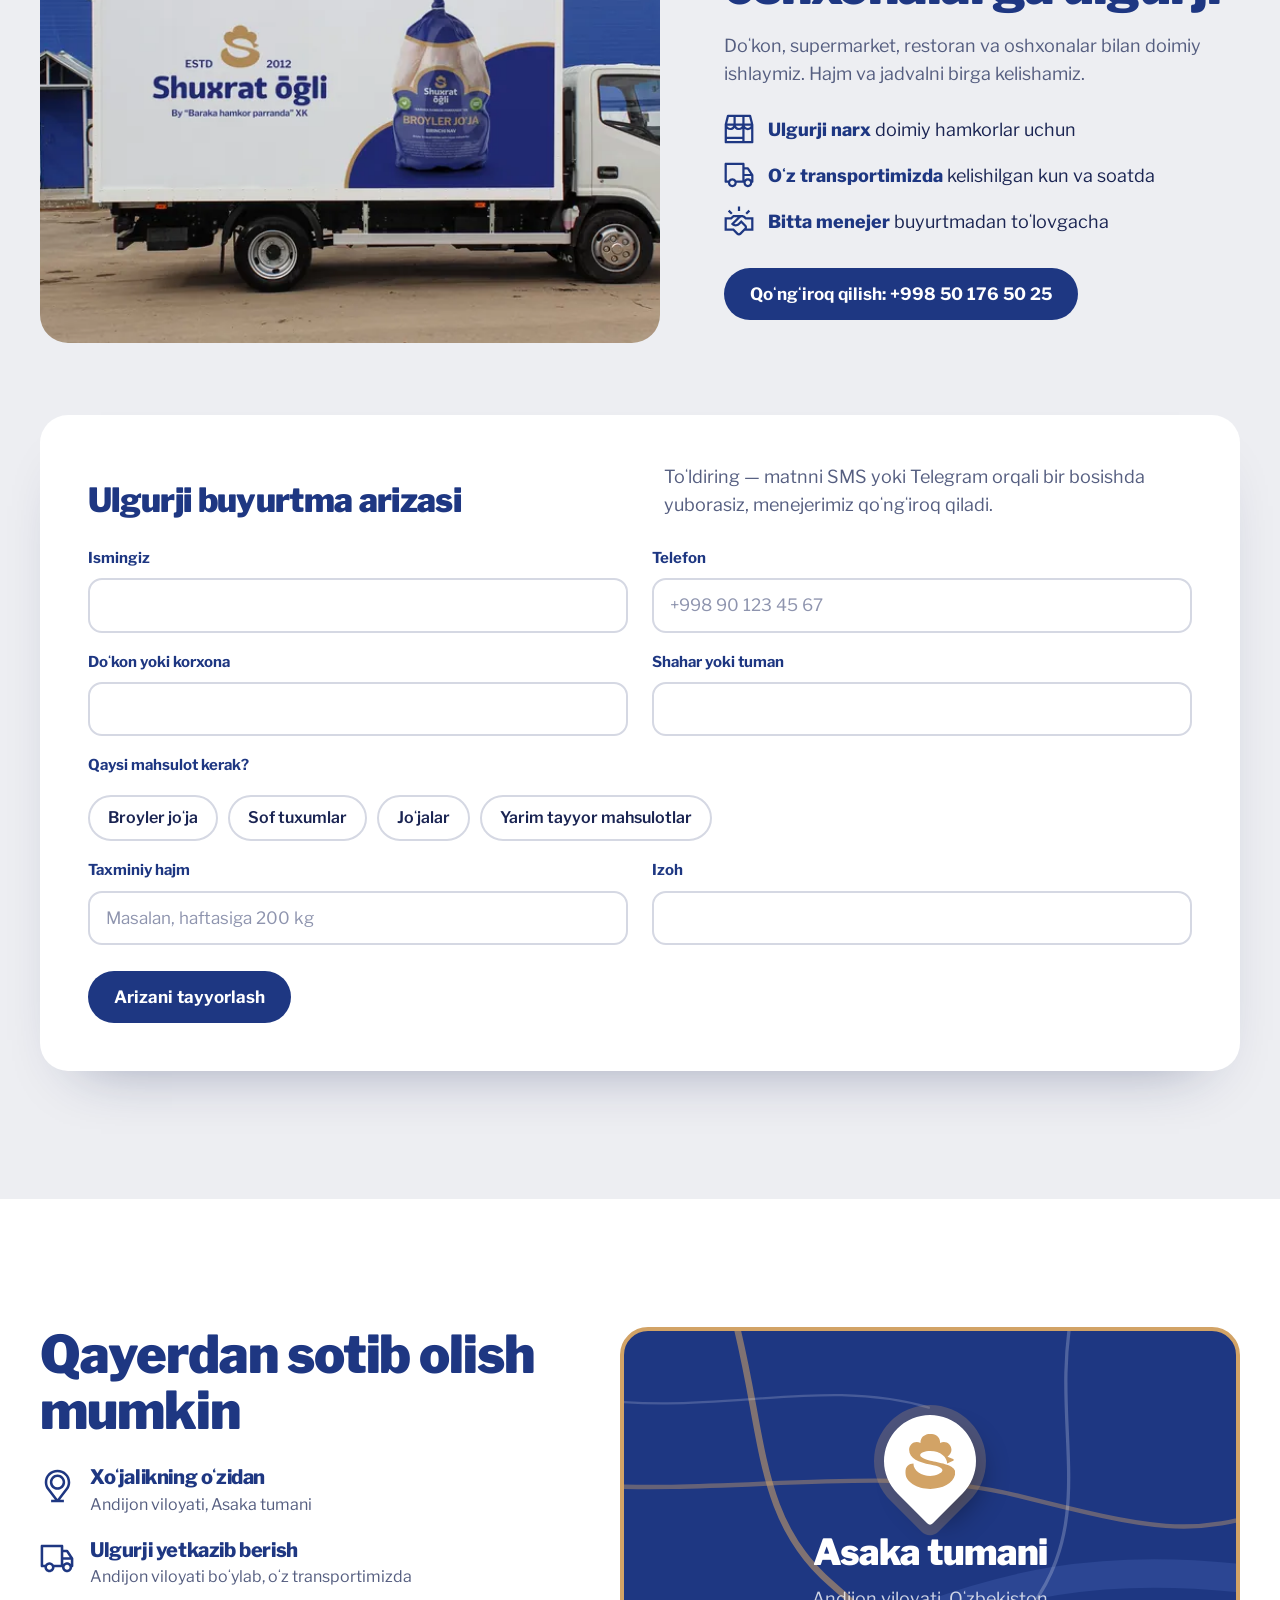
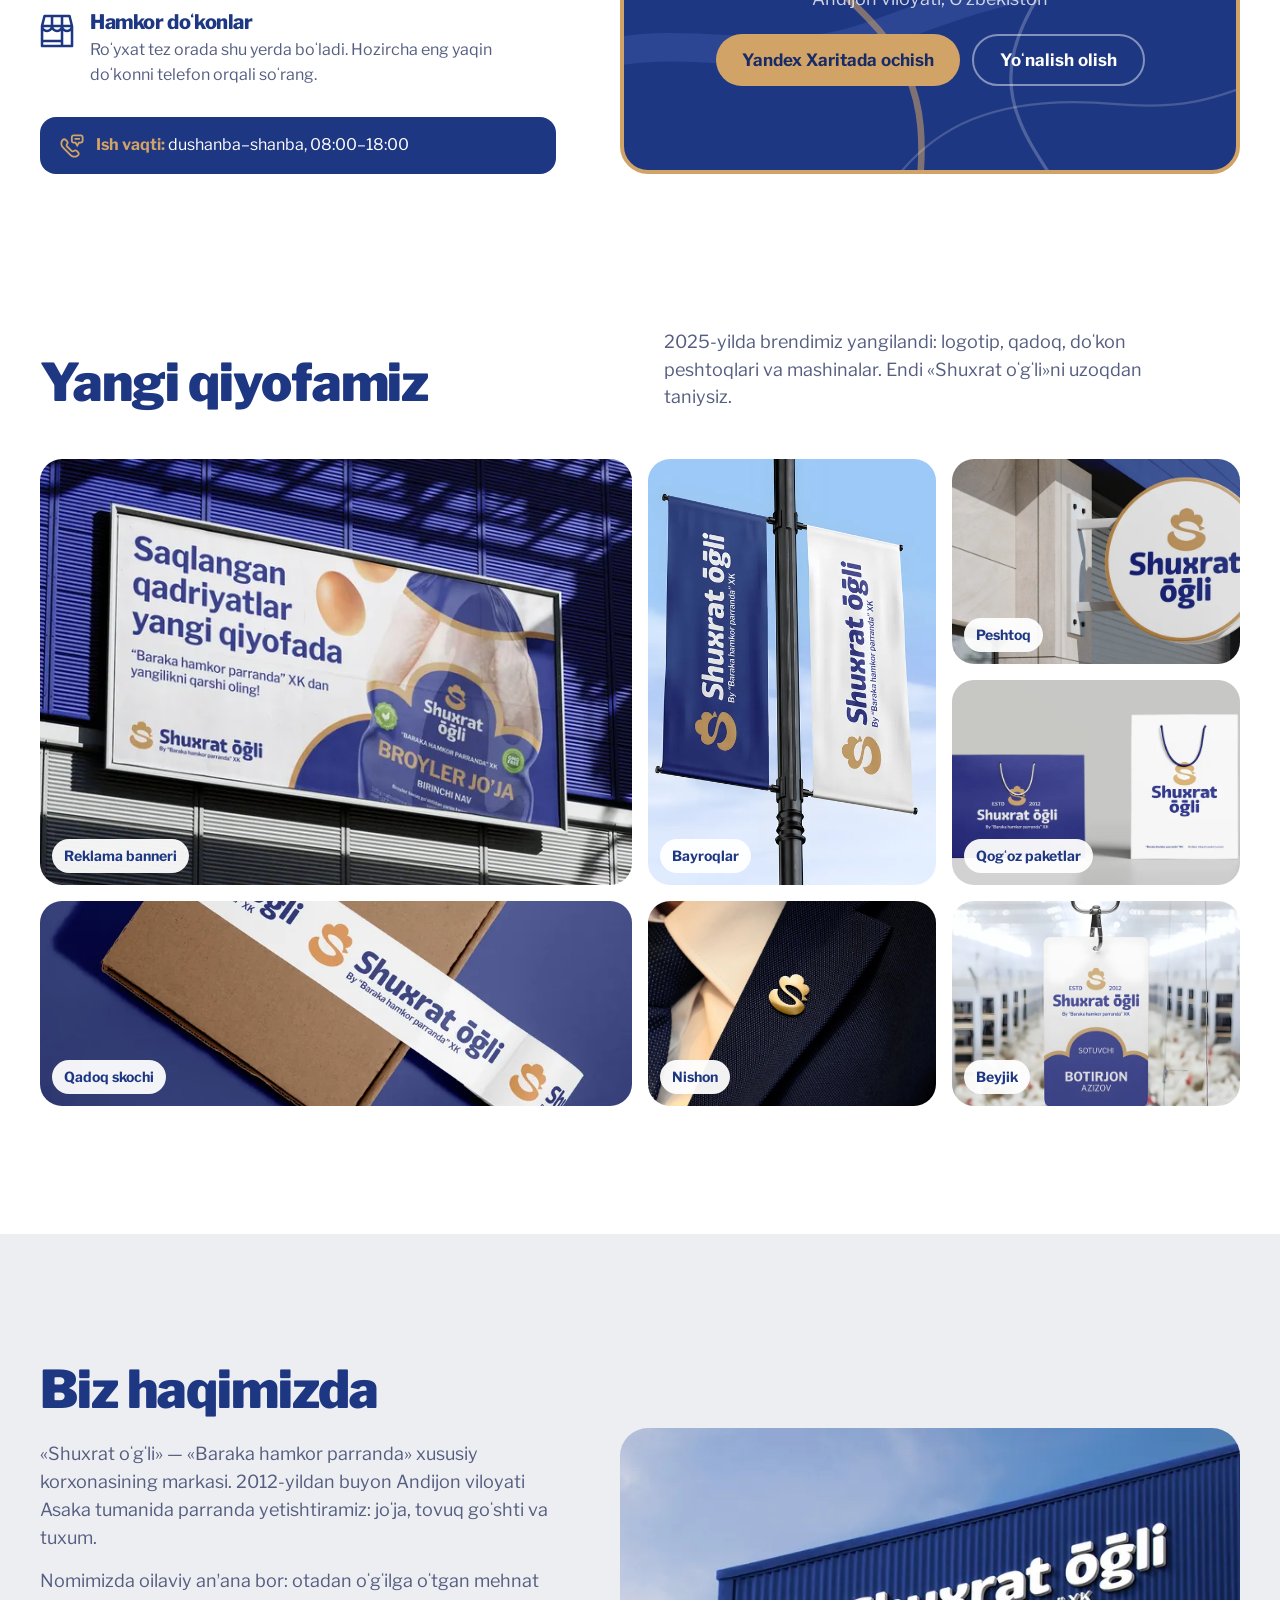
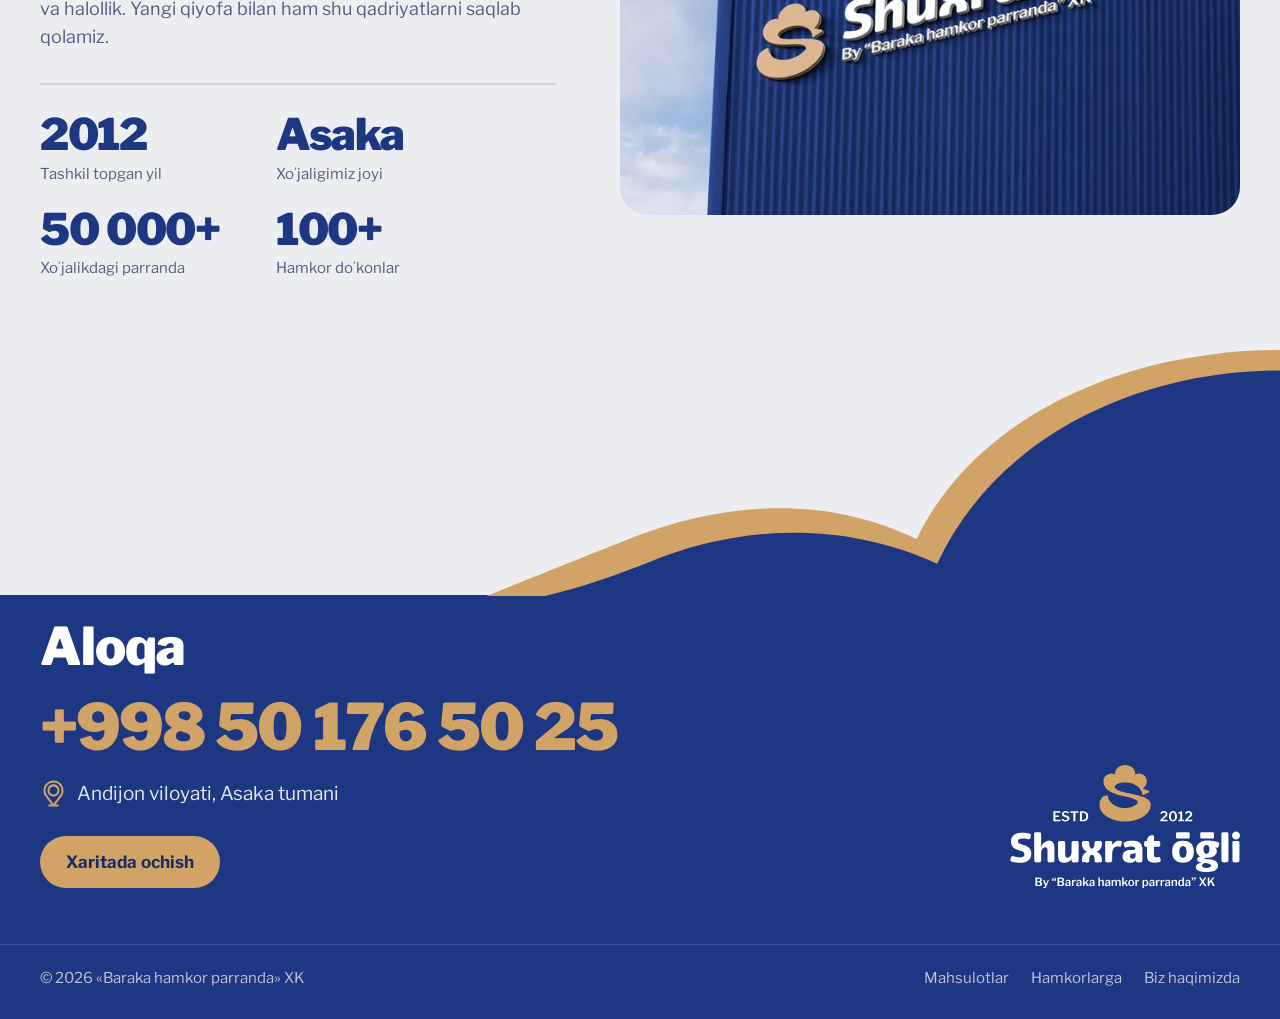
==== commit 6bb8ccd5: "Kirish animatsiyasi: shior bitta shakl (Safari'da «pa rranda» bo'lib ajralardi)" ====
--- a/index.html
+++ b/index.html
@@ -40,8 +40,8 @@
 <circle class="k-toj" style="--i:1" cx="85.93" cy="10.5" r="13" fill="#fff"/>
 <circle class="k-toj" style="--i:2" cx="101.93" cy="17" r="13" fill="#fff"/>
 </mask>
-<path id="k-sh0" transform="translate(21.31 158.5) scale(0.9521)" d="M0.15 6.39C0.10 6.39 0.06 6.38 0.04 6.36C0.01 6.33 0.00 6.30 0.00 6.26L0.00 0.16C0.00 0.11 0.01 0.07 0.04 0.04C0.07 0.01 0.11 0.00 0.16 0.00L2.37 0.00C3.19 0.00 3.81 0.14 4.25 0.43C4.68 0.71 4.90 1.13 4.90 1.67C4.90 2.00 4.82 2.28 4.64 2.50C4.47 2.72 4.18 2.92 3.77 3.08C3.76 3.09 3.75 3.10 3.75 3.12C3.75 3.14 3.76 3.15 3.77 3.15C4.21 3.29 4.53 3.47 4.74 3.71C4.95 3.96 5.06 4.27 5.06 4.67C5.06 5.25 4.84 5.68 4.40 5.97C3.96 6.25 3.31 6.39 2.46 6.39L0.15 6.39M2.42 5.52C2.86 5.52 3.19 5.43 3.41 5.27C3.62 5.11 3.73 4.87 3.73 4.58C3.73 4.36 3.68 4.18 3.57 4.03C3.47 3.89 3.32 3.78 3.13 3.71C2.95 3.65 2.73 3.61 2.50 3.61L1.43 3.61C1.33 3.61 1.28 3.66 1.28 3.75L1.28 5.37C1.28 5.47 1.31 5.52 1.39 5.52L2.42 5.52M2.50 2.71C2.64 2.71 2.78 2.70 2.92 2.67C3.05 2.64 3.17 2.58 3.28 2.51C3.39 2.43 3.47 2.34 3.54 2.23C3.60 2.12 3.64 1.98 3.64 1.82C3.64 1.51 3.52 1.27 3.30 1.12C3.07 0.96 2.77 0.88 2.40 0.88L1.42 0.88C1.32 0.88 1.28 0.92 1.28 1.01L1.28 2.57C1.28 2.67 1.31 2.71 1.39 2.71L2.50 2.71M6.39 7.82C6.21 7.82 6.08 7.81 6.00 7.79C5.91 7.78 5.87 7.74 5.87 7.67L5.87 7.12C5.87 7.08 5.89 7.05 5.92 7.03C5.95 7.00 6.02 6.99 6.12 6.99L6.69 6.99C6.80 6.99 6.91 6.96 7.00 6.89C7.10 6.83 7.17 6.75 7.23 6.66C7.29 6.57 7.33 6.47 7.35 6.37C7.37 6.27 7.37 6.18 7.33 6.10L5.68 2.02C5.66 1.96 5.66 1.92 5.69 1.88C5.71 1.85 5.75 1.83 5.81 1.83L6.70 1.83C6.74 1.83 6.78 1.84 6.81 1.86C6.84 1.88 6.86 1.92 6.88 1.96L7.94 4.79C7.96 4.84 7.99 4.87 8.01 4.87C8.04 4.87 8.07 4.84 8.09 4.77L9.15 1.95C9.17 1.91 9.19 1.88 9.22 1.86C9.24 1.84 9.27 1.83 9.32 1.83L9.94 1.83C9.99 1.83 10.02 1.85 10.05 1.88C10.07 1.92 10.07 1.96 10.05 2.00L8.24 6.53C8.13 6.80 8.02 7.02 7.90 7.19C7.78 7.35 7.65 7.48 7.51 7.57C7.36 7.67 7.20 7.73 7.02 7.76C6.84 7.80 6.63 7.82 6.39 7.82M14.33 2.34C14.26 2.34 14.23 2.31 14.23 2.23L14.23 1.39C14.23 1.35 14.24 1.32 14.25 1.29L14.99 0.12C15.01 0.07 15.05 0.04 15.10 0.03C15.14 0.01 15.19 0.00 15.23 0.00L15.37 0.00C15.41 0.00 15.43 0.01 15.45 0.04C15.47 0.07 15.47 0.10 15.46 0.13L15.08 0.97C15.06 1.04 15.05 1.08 15.06 1.12C15.07 1.15 15.09 1.17 15.14 1.17L15.29 1.18C15.34 1.19 15.38 1.20 15.40 1.22C15.42 1.24 15.43 1.27 15.43 1.32L15.43 2.21C15.43 2.30 15.40 2.34 15.32 2.34L14.33 2.34M12.54 2.34C12.47 2.34 12.43 2.31 12.43 2.23L12.43 1.39C12.43 1.35 12.44 1.32 12.46 1.29L13.20 0.12C13.22 0.07 13.26 0.04 13.31 0.03C13.35 0.01 13.39 0.00 13.43 0.00L13.58 0.00C13.62 0.00 13.64 0.01 13.66 0.04C13.68 0.07 13.68 0.10 13.67 0.13L13.30 0.97C13.27 1.04 13.26 1.08 13.27 1.12C13.28 1.15 13.30 1.17 13.35 1.17L13.49 1.18C13.55 1.19 13.59 1.20 13.61 1.22C13.63 1.24 13.64 1.27 13.64 1.32L13.64 2.21C13.64 2.30 13.60 2.34 13.53 2.34L12.54 2.34M16.69 6.39C16.65 6.39 16.61 6.38 16.58 6.36C16.56 6.33 16.55 6.30 16.55 6.26L16.55 0.16C16.55 0.11 16.56 0.07 16.59 0.04C16.62 0.01 16.65 0.00 16.70 0.00L18.92 0.00C19.73 0.00 20.36 0.14 20.79 0.43C21.23 0.71 21.45 1.13 21.45 1.67C21.45 2.00 21.36 2.28 21.19 2.50C21.02 2.72 20.73 2.92 20.32 3.08C20.30 3.09 20.29 3.10 20.29 3.12C20.29 3.14 20.30 3.15 20.32 3.15C20.76 3.29 21.08 3.47 21.29 3.71C21.50 3.96 21.60 4.27 21.60 4.67C21.60 5.25 21.38 5.68 20.94 5.97C20.50 6.25 19.86 6.39 19.01 6.39L16.69 6.39M18.97 5.52C19.41 5.52 19.74 5.43 19.95 5.27C20.17 5.11 20.28 4.87 20.28 4.58C20.28 4.36 20.22 4.18 20.12 4.03C20.01 3.89 19.86 3.78 19.68 3.71C19.49 3.65 19.28 3.61 19.04 3.61L17.98 3.61C17.87 3.61 17.82 3.66 17.82 3.75L17.82 5.37C17.82 5.47 17.86 5.52 17.93 5.52L18.97 5.52M19.04 2.71C19.19 2.71 19.33 2.70 19.46 2.67C19.60 2.64 19.72 2.58 19.82 2.51C19.93 2.43 20.02 2.34 20.08 2.23C20.15 2.12 20.18 1.98 20.18 1.82C20.18 1.51 20.07 1.27 19.84 1.12C19.61 0.96 19.32 0.88 18.95 0.88L17.97 0.88C17.87 0.88 17.82 0.92 17.82 1.01L17.82 2.57C17.82 2.67 17.86 2.71 17.93 2.71L19.04 2.71M25.09 5.92C24.90 6.09 24.68 6.23 24.45 6.33C24.22 6.43 23.96 6.48 23.66 6.48C23.23 6.48 22.88 6.36 22.63 6.13C22.38 5.90 22.25 5.60 22.25 5.22C22.25 4.91 22.34 4.63 22.53 4.40C22.72 4.17 23.00 3.98 23.36 3.85C23.72 3.72 24.16 3.64 24.67 3.62L25.10 3.59C25.13 3.59 25.16 3.58 25.19 3.56C25.22 3.54 25.24 3.51 25.24 3.46L25.24 3.27C25.24 3.01 25.17 2.82 25.02 2.68C24.87 2.54 24.66 2.46 24.39 2.46C24.19 2.46 24.01 2.51 23.83 2.60C23.66 2.69 23.51 2.83 23.38 3.03C23.36 3.07 23.33 3.09 23.31 3.10C23.29 3.11 23.26 3.11 23.21 3.10L22.48 2.92C22.45 2.91 22.43 2.89 22.42 2.87C22.41 2.85 22.42 2.80 22.45 2.73C22.60 2.40 22.85 2.16 23.19 1.99C23.53 1.82 23.94 1.74 24.44 1.74C24.88 1.74 25.24 1.80 25.52 1.92C25.79 2.04 25.99 2.21 26.12 2.43C26.25 2.64 26.31 2.90 26.31 3.19L26.31 6.22C26.31 6.29 26.30 6.33 26.28 6.36C26.26 6.38 26.22 6.39 26.16 6.39L25.43 6.39C25.38 6.39 25.34 6.37 25.31 6.33C25.29 6.29 25.27 6.24 25.27 6.19L25.26 5.93C25.24 5.83 25.18 5.83 25.09 5.92M25.24 4.31C25.24 4.21 25.20 4.16 25.11 4.16L24.76 4.19C24.57 4.20 24.39 4.23 24.22 4.27C24.05 4.31 23.90 4.37 23.77 4.44C23.64 4.51 23.54 4.60 23.47 4.71C23.39 4.82 23.35 4.94 23.35 5.08C23.35 5.28 23.42 5.43 23.56 5.55C23.70 5.66 23.89 5.72 24.13 5.72C24.29 5.72 24.44 5.70 24.57 5.64C24.70 5.59 24.82 5.53 24.91 5.45C25.01 5.37 25.09 5.28 25.15 5.19C25.21 5.10 25.24 5.01 25.24 4.92L25.24 4.31M27.53 6.39C27.48 6.39 27.43 6.38 27.41 6.36C27.39 6.33 27.38 6.29 27.38 6.24L27.38 1.97C27.38 1.88 27.42 1.83 27.50 1.83L28.33 1.83C28.41 1.83 28.45 1.87 28.45 1.96L28.45 2.48C28.45 2.52 28.47 2.54 28.49 2.55C28.51 2.56 28.54 2.54 28.57 2.51C28.69 2.34 28.83 2.20 28.98 2.09C29.12 1.98 29.27 1.89 29.42 1.83C29.58 1.77 29.72 1.74 29.87 1.74C30.07 1.74 30.18 1.79 30.18 1.88L30.18 2.71C30.18 2.79 30.14 2.82 30.07 2.81C29.98 2.79 29.89 2.77 29.79 2.76C29.70 2.75 29.61 2.75 29.53 2.75C29.42 2.75 29.31 2.77 29.18 2.82C29.06 2.86 28.95 2.93 28.84 3.01C28.74 3.10 28.66 3.19 28.59 3.28C28.53 3.38 28.50 3.48 28.50 3.58L28.50 6.22C28.50 6.34 28.43 6.39 28.30 6.39L27.53 6.39M33.34 5.92C33.15 6.09 32.94 6.23 32.71 6.33C32.47 6.43 32.21 6.48 31.92 6.48C31.48 6.48 31.14 6.36 30.88 6.13C30.63 5.90 30.51 5.60 30.51 5.22C30.51 4.91 30.60 4.63 30.79 4.40C30.98 4.17 31.26 3.98 31.62 3.85C31.98 3.72 32.42 3.64 32.93 3.62L33.36 3.59C33.39 3.59 33.42 3.58 33.45 3.56C33.48 3.54 33.50 3.51 33.50 3.46L33.50 3.27C33.50 3.01 33.42 2.82 33.27 2.68C33.12 2.54 32.91 2.46 32.64 2.46C32.45 2.46 32.26 2.51 32.09 2.60C31.91 2.69 31.76 2.83 31.63 3.03C31.61 3.07 31.59 3.09 31.57 3.10C31.55 3.11 31.51 3.11 31.46 3.10L30.74 2.92C30.71 2.91 30.69 2.89 30.68 2.87C30.67 2.85 30.67 2.80 30.70 2.73C30.86 2.40 31.11 2.16 31.44 1.99C31.78 1.82 32.20 1.74 32.69 1.74C33.14 1.74 33.50 1.80 33.77 1.92C34.05 2.04 34.25 2.21 34.37 2.43C34.50 2.64 34.56 2.90 34.56 3.19L34.56 6.22C34.56 6.29 34.55 6.33 34.53 6.36C34.51 6.38 34.48 6.39 34.42 6.39L33.69 6.39C33.63 6.39 33.59 6.37 33.57 6.33C33.54 6.29 33.53 6.24 33.52 6.19L33.51 5.93C33.50 5.83 33.44 5.83 33.34 5.92M33.50 4.31C33.50 4.21 33.45 4.16 33.37 4.16L33.01 4.19C32.82 4.20 32.64 4.23 32.47 4.27C32.31 4.31 32.16 4.37 32.03 4.44C31.90 4.51 31.79 4.60 31.72 4.71C31.65 4.82 31.61 4.94 31.61 5.08C31.61 5.28 31.68 5.43 31.82 5.55C31.95 5.66 32.14 5.72 32.38 5.72C32.54 5.72 32.69 5.70 32.82 5.64C32.96 5.59 33.07 5.53 33.17 5.45C33.27 5.37 33.34 5.28 33.41 5.19C33.47 5.10 33.50 5.01 33.50 4.92L33.50 4.31M39.97 6.21C40.00 6.25 40.00 6.29 39.98 6.33C39.97 6.37 39.93 6.39 39.86 6.39L38.92 6.39C38.86 6.39 38.82 6.38 38.79 6.36C38.76 6.33 38.73 6.29 38.71 6.24L37.67 4.31C37.66 4.27 37.64 4.25 37.62 4.24C37.61 4.23 37.58 4.25 37.55 4.28L36.83 4.99C36.81 5.01 36.79 5.04 36.77 5.07C36.76 5.10 36.75 5.14 36.75 5.19L36.75 6.20C36.75 6.27 36.74 6.32 36.71 6.35C36.68 6.38 36.63 6.39 36.55 6.39L35.80 6.39C35.74 6.39 35.69 6.38 35.67 6.36C35.64 6.33 35.63 6.29 35.63 6.24L35.63 0.15C35.63 0.05 35.68 0.00 35.76 0.00L36.63 0.00C36.71 0.00 36.75 0.05 36.75 0.14L36.75 3.83C36.75 3.87 36.76 3.89 36.78 3.90C36.80 3.92 36.82 3.90 36.86 3.86L38.65 1.95C38.73 1.87 38.80 1.83 38.86 1.83L39.65 1.83C39.72 1.83 39.77 1.85 39.78 1.89C39.80 1.93 39.78 1.97 39.73 2.03L38.46 3.30C38.44 3.33 38.42 3.36 38.42 3.39C38.41 3.42 38.42 3.46 38.45 3.52L39.97 6.21M43.10 5.92C42.91 6.09 42.69 6.23 42.46 6.33C42.23 6.43 41.97 6.48 41.67 6.48C41.24 6.48 40.89 6.36 40.64 6.13C40.39 5.90 40.26 5.60 40.26 5.22C40.26 4.91 40.36 4.63 40.54 4.40C40.73 4.17 41.01 3.98 41.37 3.85C41.73 3.72 42.17 3.64 42.68 3.62L43.11 3.59C43.14 3.59 43.17 3.58 43.20 3.56C43.23 3.54 43.25 3.51 43.25 3.46L43.25 3.27C43.25 3.01 43.18 2.82 43.03 2.68C42.88 2.54 42.67 2.46 42.40 2.46C42.20 2.46 42.02 2.51 41.84 2.60C41.67 2.69 41.52 2.83 41.39 3.03C41.37 3.07 41.34 3.09 41.32 3.10C41.30 3.11 41.27 3.11 41.22 3.10L40.49 2.92C40.46 2.91 40.44 2.89 40.43 2.87C40.42 2.85 40.43 2.80 40.46 2.73C40.61 2.40 40.86 2.16 41.20 1.99C41.54 1.82 41.96 1.74 42.45 1.74C42.89 1.74 43.25 1.80 43.53 1.92C43.80 2.04 44.00 2.21 44.13 2.43C44.26 2.64 44.32 2.90 44.32 3.19L44.32 6.22C44.32 6.29 44.31 6.33 44.29 6.36C44.27 6.38 44.23 6.39 44.17 6.39L43.44 6.39C43.39 6.39 43.35 6.37 43.32 6.33C43.30 6.29 43.28 6.24 43.28 6.19L43.27 5.93C43.25 5.83 43.19 5.83 43.10 5.92M43.25 4.31C43.25 4.21 43.21 4.16 43.12 4.16L42.77 4.19C42.58 4.20 42.40 4.23 42.23 4.27C42.06 4.31 41.91 4.37 41.78 4.44C41.65 4.51 41.55 4.60 41.48 4.71C41.40 4.82 41.36 4.94 41.36 5.08C41.36 5.28 41.43 5.43 41.57 5.55C41.71 5.66 41.90 5.72 42.14 5.72C42.30 5.72 42.45 5.70 42.58 5.64C42.71 5.59 42.83 5.53 42.92 5.45C43.02 5.37 43.10 5.28 43.16 5.19C43.22 5.10 43.25 5.01 43.25 4.92L43.25 4.31M47.35 6.39C47.24 6.39 47.19 6.34 47.19 6.24L47.19 0.15C47.19 0.05 47.23 0.00 47.32 0.00L48.17 0.00C48.25 0.00 48.28 0.04 48.28 0.13L48.28 2.37C48.28 2.40 48.29 2.42 48.31 2.43C48.33 2.44 48.35 2.43 48.38 2.40C48.57 2.24 48.74 2.12 48.90 2.02C49.06 1.93 49.23 1.86 49.39 1.81C49.55 1.76 49.71 1.74 49.89 1.74C50.33 1.74 50.67 1.86 50.90 2.10C51.14 2.34 51.26 2.67 51.26 3.09L51.26 6.21C51.26 6.33 51.20 6.39 51.08 6.39L50.28 6.39C50.23 6.39 50.19 6.38 50.17 6.36C50.15 6.34 50.14 6.30 50.14 6.24L50.14 3.27C50.14 3.05 50.08 2.88 49.96 2.75C49.84 2.63 49.66 2.57 49.42 2.57C49.28 2.57 49.15 2.59 49.04 2.63C48.92 2.68 48.80 2.74 48.69 2.83C48.57 2.91 48.45 3.02 48.31 3.15L48.31 6.22C48.31 6.34 48.25 6.39 48.12 6.39L47.35 6.39M54.81 5.92C54.62 6.09 54.41 6.23 54.17 6.33C53.94 6.43 53.68 6.48 53.38 6.48C52.95 6.48 52.60 6.36 52.35 6.13C52.10 5.90 51.97 5.60 51.97 5.22C51.97 4.91 52.07 4.63 52.26 4.40C52.45 4.17 52.72 3.98 53.08 3.85C53.44 3.72 53.88 3.64 54.39 3.62L54.82 3.59C54.85 3.59 54.88 3.58 54.91 3.56C54.95 3.54 54.96 3.51 54.96 3.46L54.96 3.27C54.96 3.01 54.89 2.82 54.74 2.68C54.59 2.54 54.38 2.46 54.11 2.46C53.91 2.46 53.73 2.51 53.55 2.60C53.38 2.69 53.23 2.83 53.10 3.03C53.08 3.07 53.06 3.09 53.04 3.10C53.02 3.11 52.98 3.11 52.93 3.10L52.20 2.92C52.18 2.91 52.16 2.89 52.14 2.87C52.13 2.85 52.14 2.80 52.17 2.73C52.32 2.40 52.57 2.16 52.91 1.99C53.25 1.82 53.67 1.74 54.16 1.74C54.60 1.74 54.96 1.80 55.24 1.92C55.51 2.04 55.71 2.21 55.84 2.43C55.97 2.64 56.03 2.90 56.03 3.19L56.03 6.22C56.03 6.29 56.02 6.33 56.00 6.36C55.98 6.38 55.94 6.39 55.88 6.39L55.15 6.39C55.10 6.39 55.06 6.37 55.03 6.33C55.01 6.29 54.99 6.24 54.99 6.19L54.98 5.93C54.96 5.83 54.90 5.83 54.81 5.92M54.96 4.31C54.96 4.21 54.92 4.16 54.83 4.16L54.48 4.19C54.29 4.20 54.11 4.23 53.94 4.27C53.77 4.31 53.62 4.37 53.49 4.44C53.36 4.51 53.26 4.60 53.19 4.71C53.11 4.82 53.07 4.94 53.07 5.08C53.07 5.28 53.14 5.43 53.28 5.55C53.42 5.66 53.61 5.72 53.85 5.72C54.01 5.72 54.16 5.70 54.29 5.64C54.42 5.59 54.54 5.53 54.63 5.45C54.73 5.37 54.81 5.28 54.87 5.19C54.93 5.10 54.96 5.01 54.96 4.92L54.96 4.31M57.25 6.39C57.15 6.39 57.10 6.34 57.10 6.24L57.10 1.97C57.10 1.88 57.14 1.83 57.22 1.83L58.07 1.83C58.15 1.83 58.19 1.87 58.19 1.96L58.19 2.40C58.19 2.44 58.20 2.46 58.22 2.47C58.24 2.48 58.26 2.47 58.29 2.44C58.45 2.30 58.61 2.17 58.76 2.07C58.91 1.96 59.07 1.88 59.23 1.82C59.40 1.76 59.57 1.73 59.75 1.73C60.07 1.73 60.34 1.81 60.55 1.96C60.75 2.11 60.90 2.30 60.98 2.52C60.99 2.55 61.01 2.56 61.03 2.55C61.05 2.54 61.07 2.53 61.10 2.51C61.25 2.36 61.40 2.23 61.57 2.11C61.74 2.00 61.91 1.91 62.09 1.84C62.27 1.77 62.44 1.74 62.62 1.74C63.03 1.74 63.35 1.86 63.59 2.11C63.82 2.35 63.94 2.68 63.94 3.10L63.94 6.21C63.94 6.33 63.88 6.39 63.76 6.39L62.97 6.39C62.92 6.39 62.88 6.38 62.85 6.36C62.83 6.34 62.82 6.30 62.82 6.24L62.82 3.27C62.82 3.05 62.76 2.88 62.65 2.75C62.54 2.63 62.37 2.57 62.15 2.57C62.02 2.57 61.89 2.59 61.77 2.64C61.65 2.69 61.54 2.75 61.44 2.83C61.34 2.90 61.26 2.98 61.18 3.05C61.14 3.09 61.12 3.13 61.10 3.17C61.09 3.20 61.08 3.25 61.08 3.30L61.08 6.21C61.08 6.33 61.02 6.39 60.90 6.39L60.11 6.39C60.06 6.39 60.02 6.38 60.00 6.36C59.97 6.34 59.96 6.30 59.96 6.24L59.96 3.27C59.96 3.05 59.90 2.88 59.80 2.75C59.69 2.63 59.52 2.57 59.29 2.57C59.09 2.57 58.91 2.62 58.75 2.71C58.59 2.81 58.41 2.96 58.22 3.15L58.22 6.22C58.22 6.34 58.15 6.39 58.02 6.39L57.25 6.39M69.31 6.21C69.34 6.25 69.34 6.29 69.33 6.33C69.31 6.37 69.27 6.39 69.21 6.39L68.26 6.39C68.21 6.39 68.16 6.38 68.13 6.36C68.10 6.33 68.07 6.29 68.05 6.24L67.02 4.31C67.00 4.27 66.98 4.25 66.97 4.24C66.95 4.23 66.92 4.25 66.89 4.28L66.17 4.99C66.15 5.01 66.13 5.04 66.12 5.07C66.10 5.10 66.10 5.14 66.10 5.19L66.10 6.20C66.10 6.27 66.08 6.32 66.05 6.35C66.02 6.38 65.97 6.39 65.90 6.39L65.15 6.39C65.08 6.39 65.03 6.38 65.01 6.36C64.99 6.33 64.97 6.29 64.97 6.24L64.97 0.15C64.97 0.05 65.02 0.00 65.10 0.00L65.97 0.00C66.05 0.00 66.10 0.05 66.10 0.14L66.10 3.83C66.10 3.87 66.10 3.89 66.12 3.90C66.14 3.92 66.16 3.90 66.20 3.86L67.99 1.95C68.07 1.87 68.14 1.83 68.21 1.83L68.99 1.83C69.07 1.83 69.11 1.85 69.12 1.89C69.14 1.93 69.12 1.97 69.07 2.03L67.80 3.30C67.78 3.33 67.76 3.36 67.76 3.39C67.75 3.42 67.76 3.46 67.79 3.52L69.31 6.21M71.77 6.48C71.33 6.48 70.93 6.38 70.59 6.18C70.25 5.98 69.99 5.70 69.80 5.35C69.60 4.99 69.51 4.59 69.51 4.14C69.51 3.66 69.61 3.24 69.80 2.88C70.00 2.52 70.27 2.24 70.61 2.04C70.96 1.84 71.35 1.74 71.78 1.74C72.24 1.74 72.63 1.84 72.97 2.05C73.31 2.25 73.57 2.53 73.76 2.89C73.95 3.25 74.05 3.66 74.05 4.13C74.05 4.59 73.95 4.99 73.76 5.35C73.57 5.70 73.30 5.98 72.96 6.18C72.62 6.38 72.23 6.48 71.77 6.48M71.78 5.71C72.03 5.71 72.24 5.65 72.40 5.53C72.57 5.40 72.70 5.22 72.78 4.99C72.87 4.75 72.91 4.46 72.91 4.11C72.91 3.76 72.87 3.46 72.78 3.22C72.69 2.98 72.56 2.80 72.39 2.67C72.23 2.54 72.02 2.48 71.78 2.48C71.55 2.48 71.34 2.54 71.17 2.67C71.00 2.80 70.87 2.98 70.78 3.22C70.69 3.46 70.65 3.76 70.65 4.11C70.65 4.46 70.69 4.75 70.78 4.99C70.87 5.22 71.00 5.40 71.17 5.53C71.34 5.65 71.55 5.71 71.78 5.71M75.06 6.39C75.00 6.39 74.96 6.38 74.94 6.36C74.91 6.33 74.90 6.29 74.90 6.24L74.90 1.97C74.90 1.88 74.94 1.83 75.02 1.83L75.86 1.83C75.94 1.83 75.98 1.87 75.98 1.96L75.98 2.48C75.98 2.52 75.99 2.54 76.01 2.55C76.04 2.56 76.06 2.54 76.09 2.51C76.22 2.34 76.35 2.20 76.50 2.09C76.65 1.98 76.80 1.89 76.95 1.83C77.10 1.77 77.25 1.74 77.39 1.74C77.60 1.74 77.70 1.79 77.70 1.88L77.70 2.71C77.70 2.79 77.67 2.82 77.59 2.81C77.50 2.79 77.41 2.77 77.32 2.76C77.22 2.75 77.14 2.75 77.06 2.75C76.95 2.75 76.83 2.77 76.71 2.82C76.58 2.86 76.47 2.93 76.37 3.01C76.26 3.10 76.18 3.19 76.12 3.28C76.05 3.38 76.02 3.48 76.02 3.58L76.02 6.22C76.02 6.34 75.96 6.39 75.82 6.39L75.06 6.39M81.20 1.83C81.31 1.83 81.37 1.88 81.37 1.98L81.37 2.28C81.37 2.32 81.38 2.34 81.40 2.34C81.42 2.34 81.45 2.33 81.48 2.30C81.56 2.22 81.66 2.14 81.77 2.05C81.89 1.96 82.02 1.89 82.18 1.83C82.34 1.77 82.54 1.74 82.77 1.74C83.11 1.74 83.42 1.83 83.69 1.99C83.96 2.16 84.18 2.42 84.34 2.76C84.50 3.10 84.58 3.54 84.58 4.06C84.58 4.60 84.50 5.05 84.34 5.41C84.18 5.77 83.95 6.03 83.67 6.21C83.39 6.39 83.06 6.48 82.69 6.48C82.46 6.48 82.24 6.44 82.05 6.37C81.85 6.29 81.68 6.18 81.52 6.04C81.46 5.99 81.42 5.97 81.40 5.97C81.38 5.98 81.37 6.02 81.37 6.09L81.37 7.68C81.37 7.77 81.32 7.82 81.24 7.82L80.37 7.82C80.29 7.82 80.24 7.77 80.24 7.68L80.24 2.00C80.24 1.94 80.26 1.89 80.28 1.87C80.30 1.84 80.35 1.83 80.42 1.83L81.20 1.83M81.37 5.27C81.50 5.42 81.64 5.53 81.79 5.62C81.94 5.70 82.11 5.75 82.30 5.75C82.53 5.75 82.73 5.69 82.90 5.57C83.07 5.45 83.21 5.27 83.30 5.02C83.39 4.77 83.44 4.45 83.44 4.05C83.44 3.66 83.39 3.35 83.30 3.12C83.21 2.89 83.07 2.72 82.90 2.62C82.73 2.52 82.55 2.47 82.34 2.47C82.15 2.47 81.98 2.51 81.83 2.59C81.69 2.67 81.57 2.77 81.49 2.89C81.41 3.01 81.37 3.13 81.37 3.27L81.37 5.27M87.97 5.92C87.79 6.09 87.57 6.23 87.34 6.33C87.11 6.43 86.85 6.48 86.55 6.48C86.12 6.48 85.77 6.36 85.52 6.13C85.27 5.90 85.14 5.60 85.14 5.22C85.14 4.91 85.23 4.63 85.42 4.40C85.61 4.17 85.89 3.98 86.25 3.85C86.61 3.72 87.05 3.64 87.56 3.62L87.99 3.59C88.02 3.59 88.05 3.58 88.08 3.56C88.11 3.54 88.13 3.51 88.13 3.46L88.13 3.27C88.13 3.01 88.06 2.82 87.91 2.68C87.76 2.54 87.55 2.46 87.28 2.46C87.08 2.46 86.90 2.51 86.72 2.60C86.55 2.69 86.39 2.83 86.27 3.03C86.25 3.07 86.22 3.09 86.20 3.10C86.18 3.11 86.15 3.11 86.10 3.10L85.37 2.92C85.34 2.91 85.32 2.89 85.31 2.87C85.30 2.85 85.31 2.80 85.34 2.73C85.49 2.40 85.74 2.16 86.08 1.99C86.42 1.82 86.83 1.74 87.33 1.74C87.77 1.74 88.13 1.80 88.41 1.92C88.68 2.04 88.88 2.21 89.01 2.43C89.14 2.64 89.20 2.90 89.20 3.19L89.20 6.22C89.20 6.29 89.19 6.33 89.17 6.36C89.15 6.38 89.11 6.39 89.05 6.39L88.32 6.39C88.27 6.39 88.23 6.37 88.20 6.33C88.18 6.29 88.16 6.24 88.16 6.19L88.15 5.93C88.13 5.83 88.07 5.83 87.97 5.92M88.13 4.31C88.13 4.21 88.09 4.16 88.00 4.16L87.65 4.19C87.46 4.20 87.28 4.23 87.11 4.27C86.94 4.31 86.79 4.37 86.66 4.44C86.53 4.51 86.43 4.60 86.35 4.71C86.28 4.82 86.24 4.94 86.24 5.08C86.24 5.28 86.31 5.43 86.45 5.55C86.59 5.66 86.78 5.72 87.02 5.72C87.18 5.72 87.33 5.70 87.46 5.64C87.59 5.59 87.70 5.53 87.80 5.45C87.90 5.37 87.98 5.28 88.04 5.19C88.10 5.10 88.13 5.01 88.13 4.92L88.13 4.31"/><path id="k-sh1" transform="translate(21.31 158.5) scale(0.9521)" d="M90.42 6.39C90.36 6.39 90.32 6.38 90.30 6.36C90.28 6.33 90.27 6.29 90.27 6.24L90.27 1.97C90.27 1.88 90.31 1.83 90.39 1.83L91.22 1.83C91.30 1.83 91.34 1.87 91.34 1.96L91.34 2.48C91.34 2.52 91.36 2.54 91.38 2.55C91.40 2.56 91.43 2.54 91.46 2.51C91.58 2.34 91.72 2.20 91.87 2.09C92.01 1.98 92.16 1.89 92.31 1.83C92.47 1.77 92.61 1.74 92.76 1.74C92.96 1.74 93.07 1.79 93.07 1.88L93.07 2.71C93.07 2.79 93.03 2.82 92.96 2.81C92.87 2.79 92.78 2.77 92.68 2.76C92.59 2.75 92.50 2.75 92.42 2.75C92.31 2.75 92.20 2.77 92.07 2.82C91.95 2.86 91.84 2.93 91.73 3.01C91.63 3.10 91.55 3.19 91.48 3.28C91.42 3.38 91.39 3.48 91.39 3.58L91.39 6.22C91.39 6.34 91.32 6.39 91.19 6.39L90.42 6.39M93.96 6.39C93.91 6.39 93.87 6.38 93.84 6.36C93.82 6.33 93.81 6.29 93.81 6.24L93.81 1.97C93.81 1.88 93.85 1.83 93.93 1.83L94.76 1.83C94.85 1.83 94.89 1.87 94.89 1.96L94.89 2.48C94.89 2.52 94.90 2.54 94.92 2.55C94.94 2.56 94.97 2.54 95.00 2.51C95.12 2.34 95.26 2.20 95.41 2.09C95.55 1.98 95.70 1.89 95.85 1.83C96.01 1.77 96.16 1.74 96.30 1.74C96.51 1.74 96.61 1.79 96.61 1.88L96.61 2.71C96.61 2.79 96.57 2.82 96.50 2.81C96.41 2.79 96.32 2.77 96.23 2.76C96.13 2.75 96.04 2.75 95.96 2.75C95.85 2.75 95.74 2.77 95.61 2.82C95.49 2.86 95.38 2.93 95.27 3.01C95.17 3.10 95.09 3.19 95.02 3.28C94.96 3.38 94.93 3.48 94.93 3.58L94.93 6.22C94.93 6.34 94.86 6.39 94.73 6.39L93.96 6.39M99.77 5.92C99.58 6.09 99.37 6.23 99.14 6.33C98.91 6.43 98.64 6.48 98.35 6.48C97.91 6.48 97.57 6.36 97.32 6.13C97.06 5.90 96.94 5.60 96.94 5.22C96.94 4.91 97.03 4.63 97.22 4.40C97.41 4.17 97.69 3.98 98.05 3.85C98.41 3.72 98.85 3.64 99.36 3.62L99.79 3.59C99.82 3.59 99.85 3.58 99.88 3.56C99.91 3.54 99.93 3.51 99.93 3.46L99.93 3.27C99.93 3.01 99.85 2.82 99.70 2.68C99.55 2.54 99.34 2.46 99.07 2.46C98.88 2.46 98.69 2.51 98.52 2.60C98.34 2.69 98.19 2.83 98.07 3.03C98.04 3.07 98.02 3.09 98.00 3.10C97.98 3.11 97.94 3.11 97.89 3.10L97.17 2.92C97.14 2.91 97.12 2.89 97.11 2.87C97.10 2.85 97.11 2.80 97.13 2.73C97.29 2.40 97.54 2.16 97.88 1.99C98.21 1.82 98.63 1.74 99.13 1.74C99.57 1.74 99.93 1.80 100.20 1.92C100.48 2.04 100.68 2.21 100.81 2.43C100.93 2.64 101.00 2.90 101.00 3.19L101.00 6.22C101.00 6.29 100.99 6.33 100.96 6.36C100.94 6.38 100.91 6.39 100.85 6.39L100.12 6.39C100.06 6.39 100.03 6.37 100.00 6.33C99.97 6.29 99.96 6.24 99.95 6.19L99.94 5.93C99.93 5.83 99.87 5.83 99.77 5.92M99.93 4.31C99.93 4.21 99.88 4.16 99.80 4.16L99.44 4.19C99.25 4.20 99.08 4.23 98.91 4.27C98.74 4.31 98.59 4.37 98.46 4.44C98.33 4.51 98.23 4.60 98.15 4.71C98.08 4.82 98.04 4.94 98.04 5.08C98.04 5.28 98.11 5.43 98.25 5.55C98.38 5.66 98.57 5.72 98.82 5.72C98.98 5.72 99.12 5.70 99.25 5.64C99.39 5.59 99.50 5.53 99.60 5.45C99.70 5.37 99.78 5.28 99.84 5.19C99.90 5.10 99.93 5.01 99.93 4.92L99.93 4.31M102.22 6.39C102.12 6.39 102.06 6.34 102.06 6.24L102.06 1.97C102.06 1.88 102.10 1.83 102.18 1.83L103.05 1.83C103.12 1.83 103.16 1.87 103.16 1.96L103.16 2.40C103.16 2.44 103.17 2.46 103.18 2.47C103.20 2.48 103.22 2.47 103.25 2.44C103.42 2.30 103.58 2.17 103.74 2.07C103.89 1.96 104.05 1.88 104.22 1.83C104.38 1.77 104.57 1.74 104.76 1.74C105.19 1.74 105.52 1.86 105.76 2.11C106.01 2.35 106.13 2.67 106.13 3.08L106.13 6.21C106.13 6.33 106.07 6.39 105.95 6.39L105.16 6.39C105.11 6.39 105.07 6.38 105.05 6.36C105.02 6.34 105.01 6.30 105.01 6.24L105.01 3.27C105.01 3.05 104.95 2.88 104.83 2.75C104.71 2.63 104.53 2.57 104.29 2.57C104.15 2.57 104.02 2.59 103.90 2.63C103.79 2.68 103.67 2.74 103.55 2.83C103.44 2.91 103.32 3.02 103.18 3.15L103.18 6.22C103.18 6.34 103.12 6.39 102.99 6.39L102.22 6.39M110.36 6.39C110.32 6.39 110.28 6.38 110.25 6.36C110.21 6.34 110.20 6.30 110.20 6.24L110.20 5.95C110.20 5.91 110.19 5.89 110.16 5.89C110.14 5.88 110.12 5.89 110.09 5.92C110.00 6.00 109.90 6.08 109.78 6.17C109.67 6.26 109.53 6.33 109.37 6.39C109.20 6.45 109.01 6.48 108.79 6.48C108.43 6.48 108.12 6.39 107.85 6.22C107.57 6.05 107.35 5.79 107.19 5.45C107.03 5.10 106.95 4.67 106.95 4.15C106.95 3.67 107.03 3.25 107.20 2.89C107.37 2.52 107.60 2.24 107.90 2.04C108.19 1.84 108.52 1.74 108.88 1.74C109.13 1.74 109.35 1.78 109.53 1.86C109.71 1.94 109.88 2.05 110.03 2.20C110.09 2.23 110.12 2.24 110.15 2.24C110.17 2.23 110.18 2.19 110.18 2.13L110.18 0.14C110.18 0.05 110.22 0.00 110.30 0.00L111.17 0.00C111.26 0.00 111.30 0.05 111.30 0.15L111.30 6.23C111.30 6.29 111.29 6.33 111.26 6.36C111.24 6.38 111.19 6.39 111.12 6.39L110.36 6.39M110.18 2.96C110.03 2.81 109.88 2.69 109.74 2.61C109.59 2.52 109.42 2.48 109.23 2.48C109.01 2.48 108.82 2.54 108.64 2.66C108.47 2.78 108.33 2.96 108.23 3.20C108.14 3.45 108.09 3.76 108.09 4.14C108.09 4.52 108.14 4.83 108.23 5.07C108.33 5.31 108.47 5.48 108.63 5.59C108.80 5.70 108.99 5.76 109.21 5.76C109.39 5.76 109.56 5.71 109.70 5.63C109.85 5.54 109.97 5.43 110.05 5.30C110.14 5.17 110.18 5.04 110.18 4.90L110.18 2.96M114.90 5.92C114.71 6.09 114.50 6.23 114.27 6.33C114.04 6.43 113.77 6.48 113.48 6.48C113.05 6.48 112.70 6.36 112.45 6.13C112.19 5.90 112.07 5.60 112.07 5.22C112.07 4.91 112.16 4.63 112.35 4.40C112.54 4.17 112.82 3.98 113.18 3.85C113.54 3.72 113.98 3.64 114.49 3.62L114.92 3.59C114.95 3.59 114.98 3.58 115.01 3.56C115.04 3.54 115.06 3.51 115.06 3.46L115.06 3.27C115.06 3.01 114.98 2.82 114.83 2.68C114.69 2.54 114.48 2.46 114.21 2.46C114.01 2.46 113.82 2.51 113.65 2.60C113.47 2.69 113.32 2.83 113.20 3.03C113.17 3.07 113.15 3.09 113.13 3.10C113.11 3.11 113.08 3.11 113.02 3.10L112.30 2.92C112.27 2.91 112.25 2.89 112.24 2.87C112.23 2.85 112.24 2.80 112.27 2.73C112.42 2.40 112.67 2.16 113.01 1.99C113.35 1.82 113.76 1.74 114.26 1.74C114.70 1.74 115.06 1.80 115.33 1.92C115.61 2.04 115.81 2.21 115.94 2.43C116.06 2.64 116.13 2.90 116.13 3.19L116.13 6.22C116.13 6.29 116.12 6.33 116.10 6.36C116.08 6.38 116.04 6.39 115.98 6.39L115.25 6.39C115.20 6.39 115.16 6.37 115.13 6.33C115.11 6.29 115.09 6.24 115.08 6.19L115.08 5.93C115.06 5.83 115.00 5.83 114.90 5.92M115.06 4.31C115.06 4.21 115.02 4.16 114.93 4.16L114.58 4.19C114.39 4.20 114.21 4.23 114.04 4.27C113.87 4.31 113.72 4.37 113.59 4.44C113.46 4.51 113.36 4.60 113.28 4.71C113.21 4.82 113.17 4.94 113.17 5.08C113.17 5.28 113.24 5.43 113.38 5.55C113.52 5.66 113.71 5.72 113.95 5.72C114.11 5.72 114.25 5.70 114.39 5.64C114.52 5.59 114.63 5.53 114.73 5.45C114.83 5.37 114.91 5.28 114.97 5.19C115.03 5.10 115.06 5.01 115.06 4.92L115.06 4.31M118.94 2.34C118.90 2.34 118.88 2.33 118.86 2.30C118.84 2.26 118.84 2.23 118.85 2.21L119.23 1.36C119.25 1.30 119.26 1.25 119.25 1.22C119.24 1.20 119.21 1.18 119.17 1.17L119.02 1.16C118.97 1.16 118.93 1.14 118.91 1.12C118.89 1.10 118.88 1.07 118.88 1.03L118.88 0.12C118.88 0.04 118.91 0.00 118.99 0.00L119.98 0.00C120.05 0.00 120.08 0.04 120.08 0.11L120.08 0.96C120.08 0.99 120.07 1.02 120.06 1.05L119.32 2.22C119.30 2.26 119.26 2.29 119.22 2.31C119.17 2.33 119.13 2.34 119.08 2.34L118.94 2.34M117.14 2.34C117.11 2.34 117.08 2.33 117.07 2.30C117.05 2.26 117.05 2.23 117.06 2.21L117.44 1.36C117.46 1.30 117.47 1.25 117.46 1.22C117.45 1.20 117.42 1.18 117.38 1.17L117.23 1.16C117.18 1.16 117.14 1.14 117.12 1.12C117.10 1.10 117.08 1.07 117.08 1.03L117.08 0.12C117.08 0.04 117.12 0.00 117.20 0.00L118.19 0.00C118.26 0.00 118.29 0.04 118.29 0.11L118.29 0.96C118.29 0.99 118.28 1.02 118.26 1.05L117.53 2.22C117.50 2.26 117.47 2.29 117.42 2.31C117.38 2.33 117.34 2.34 117.29 2.34L117.14 2.34M128.06 6.11C128.14 6.22 128.16 6.29 128.14 6.33C128.11 6.37 128.06 6.39 127.98 6.39L126.97 6.39C126.86 6.39 126.78 6.36 126.74 6.28L125.38 4.15C125.34 4.09 125.31 4.06 125.28 4.05C125.25 4.05 125.21 4.09 125.17 4.16L123.82 6.28C123.80 6.32 123.77 6.35 123.73 6.37C123.69 6.39 123.64 6.39 123.58 6.39L122.76 6.39C122.68 6.39 122.63 6.37 122.61 6.33C122.59 6.29 122.62 6.22 122.68 6.11L124.55 3.27C124.59 3.22 124.61 3.18 124.60 3.15C124.60 3.11 124.58 3.07 124.55 3.02L122.69 0.20C122.67 0.16 122.66 0.12 122.68 0.07C122.69 0.02 122.72 0.00 122.78 0.00L123.85 0.00C123.92 0.00 123.97 0.01 123.99 0.03C124.02 0.04 124.05 0.07 124.07 0.12L125.30 2.06C125.32 2.10 125.35 2.12 125.38 2.12C125.41 2.12 125.44 2.10 125.47 2.05L126.69 0.12C126.71 0.07 126.74 0.04 126.77 0.03C126.81 0.01 126.85 0.00 126.91 0.00L127.81 0.00C127.88 0.00 127.92 0.02 127.92 0.06C127.93 0.10 127.92 0.14 127.88 0.18L126.09 2.90C126.05 2.94 126.04 2.97 126.04 3.01C126.04 3.04 126.06 3.08 126.09 3.13L128.06 6.11M134.41 6.21C134.44 6.26 134.44 6.31 134.43 6.34C134.42 6.38 134.38 6.39 134.33 6.39L133.24 6.39C133.13 6.39 133.06 6.36 133.03 6.28L131.46 3.40C131.42 3.35 131.37 3.36 131.31 3.43L130.47 4.42C130.43 4.47 130.41 4.52 130.41 4.59L130.41 6.22C130.41 6.34 130.34 6.39 130.21 6.39L129.30 6.39C129.24 6.39 129.20 6.38 129.17 6.36C129.14 6.33 129.13 6.29 129.13 6.24L129.13 0.14C129.13 0.05 129.17 0.00 129.25 0.00L130.29 0.00C130.37 0.00 130.41 0.04 130.41 0.13L130.41 2.90C130.41 2.96 130.41 2.98 130.43 2.98C130.45 2.98 130.47 2.97 130.50 2.94L132.84 0.12C132.87 0.07 132.91 0.04 132.94 0.03C132.97 0.01 133.03 0.00 133.09 0.00L133.97 0.00C134.04 0.00 134.08 0.02 134.11 0.05C134.13 0.09 134.13 0.13 134.09 0.17L132.31 2.21C132.27 2.26 132.27 2.32 132.30 2.39L134.41 6.21"/>
-<clipPath id="k-hammasi"><path d="M85.90 0.00C79.51 0.03 73.93 3.87 74.35 10.78C67.67 7.26 60.94 12.41 60.94 18.60C60.94 28.88 72.72 33.59 85.86 35.94C112.69 40.74 95.31 49.31 85.86 49.31C75.70 49.31 66.02 43.20 66.02 34.65C60.94 34.65 56.43 38.47 56.43 45.04C56.43 56.48 70.38 64.51 85.86 64.51C101.33 64.51 115.29 56.44 115.26 45.04C115.24 36.15 96.95 33.92 85.86 31.41C66.32 26.98 74.17 19.99 85.86 19.99C98.03 19.99 105.70 27.46 105.70 34.65L112.77 31.63C113.20 31.45 113.46 31.04 113.46 30.57C113.45 30.11 113.18 29.71 112.75 29.54L106.09 26.87C109.51 24.21 110.77 21.39 110.77 18.60C110.78 12.41 104.09 7.26 97.40 10.78C97.83 3.68 92.11 0.07 85.90 0.00"/><path d="M11.37 92.91C9.18 92.91 5.89 92.28 3.61 91.68C1.51 91.18 1.46 91.68 1.00 93.19L0.46 95.02C0.00 96.48 0.73 97.07 1.92 97.53C3.70 98.26 7.44 98.99 11.19 98.99C16.44 98.99 24.11 97.48 24.11 88.76C24.11 76.57 9.00 80.49 9.00 74.70C9.00 72.96 10.23 71.64 14.52 71.64C17.35 71.64 19.63 72.14 20.50 72.32C22.15 72.64 22.56 72.41 22.83 71.23L23.52 68.76C24.06 66.93 23.42 66.66 22.15 66.29C20.04 65.75 17.26 65.20 13.84 65.20C8.26 65.20 1.19 66.57 1.19 75.06C1.19 87.53 16.30 82.69 16.30 89.44C16.30 92.41 13.47 92.91 11.37 92.91"/><path d="M42.41 84.49L42.41 95.89C42.41 98.50 43.11 98.53 45.71 98.53C49.19 98.53 50.25 98.44 50.25 95.89L50.25 82.64C50.25 75.61 47.58 74.01 44.11 74.01C40.41 74.01 36.25 76.48 35.20 81.68L35.20 80.95L35.20 67.26C35.20 64.57 34.81 64.51 31.69 64.51C27.17 64.51 27.29 64.63 27.30 67.05L27.40 95.89C27.40 98.38 28.16 98.53 30.73 98.53C34.23 98.53 35.20 98.49 35.20 95.89L35.20 88.67C35.20 83.74 37.44 81.36 39.91 81.36C41.64 81.36 42.41 82.53 42.41 84.49"/><path d="M74.11 74.47C69.63 74.47 69.59 74.61 69.59 78.58L69.59 86.16C69.59 90.87 67.21 93.14 64.98 93.14C63.20 93.14 62.42 92.00 62.42 90.04L62.42 78.58C62.42 74.56 62.33 74.47 58.72 74.47C54.11 74.47 54.30 74.58 54.30 77.82L54.30 90.44C54.30 97.74 57.81 98.99 61.60 98.99C64.57 98.99 67.99 97.62 69.68 94.70C69.68 98.30 70.09 98.53 73.01 98.53C76.52 98.53 77.59 98.50 77.59 95.89L77.59 78.62C77.59 74.88 77.87 74.47 74.11 74.47"/><path d="M95.52 94.56C95.52 98.44 95.66 98.53 99.13 98.53C103.88 98.53 103.92 98.39 103.92 95.29C103.92 91.59 102.01 87.98 97.94 86.48C102.01 84.97 103.92 81.32 103.92 77.71C103.92 74.60 103.88 74.47 99.13 74.47C95.66 74.47 95.52 74.56 95.52 78.44C95.52 81.36 94.15 83.01 92.55 83.01C91.00 83.01 89.63 81.36 89.63 78.44C89.63 74.56 89.50 74.47 86.03 74.47C81.23 74.47 81.23 74.60 81.23 77.71C81.23 81.32 83.15 84.97 87.17 86.48C83.15 87.98 81.23 91.59 81.23 95.29C81.23 98.39 81.23 98.53 86.03 98.53C89.50 98.53 89.63 98.44 89.63 94.56C89.63 91.54 91.00 89.86 92.55 89.86C94.15 89.86 95.52 91.54 95.52 94.56"/><path d="M115.66 78.53C115.66 74.56 115.52 74.47 112.01 74.47C107.49 74.47 107.58 74.50 107.58 76.92L107.58 95.89C107.58 98.38 108.44 98.53 111.00 98.53C114.49 98.53 115.48 98.47 115.48 95.89L115.48 90.27C115.48 82.18 118.45 80.49 121.50 80.49C122.19 80.49 123.01 80.63 123.65 80.72C125.11 81.00 125.48 80.63 125.75 79.40L126.34 76.43C126.57 75.24 126.44 74.65 125.34 74.24C124.75 74.06 123.88 74.01 122.97 74.01C120.41 74.01 117.35 75.61 115.66 78.94L115.66 78.53"/><path d="M127.27 92.00C127.27 96.61 130.33 98.99 135.13 98.99C138.05 98.99 140.61 98.30 141.98 96.16C142.11 98.39 142.80 98.53 145.26 98.53C149.42 98.53 149.74 98.35 149.74 94.10L149.74 84.33C149.74 75.33 143.76 74.01 138.55 74.01C134.94 74.01 132.25 74.60 129.97 75.43C128.64 75.93 128.00 76.66 128.60 78.30L129.33 80.22C129.92 81.82 130.74 81.96 131.93 81.55C132.98 81.27 135.08 80.68 137.18 80.68C139.04 80.68 141.05 81.13 141.60 83.18C141.91 84.34 139.93 84.65 135.31 84.65C130.70 84.65 127.27 87.12 127.27 92.00M138.64 88.76C140.56 88.76 141.20 88.40 141.93 88.03L141.93 91.33C141.93 93.20 140.65 94.30 138.64 94.30C136.63 94.30 135.54 93.74 135.54 91.86C135.54 89.99 136.63 88.76 138.64 88.76"/><path d="M153.82 74.47C152.77 74.47 151.58 74.70 151.58 77.02L151.58 78.49C151.58 80.63 152.86 80.81 153.82 80.81L154.87 80.81L154.87 91.71C154.87 96.46 157.79 98.99 163.04 98.99C165.14 98.99 167.47 98.58 168.79 98.17C170.16 97.75 170.62 97.25 170.30 95.79L169.84 93.74C169.48 92.28 168.70 92.18 167.56 92.46C166.92 92.60 166.15 92.78 165.28 92.78C163.59 92.78 162.77 91.86 162.77 89.89L162.77 80.81L167.61 80.81C168.56 80.81 169.84 80.63 169.84 78.49L169.84 77.02C169.84 74.70 168.66 74.47 167.61 74.47L162.86 74.47L162.86 71.04C162.86 68.12 162.77 67.85 160.94 67.85C158.34 67.85 155.19 68.44 154.82 74.47L153.82 74.47"/><path d="M119.18 103.67C121.68 103.67 123.70 105.69 123.70 108.19C123.70 110.68 121.68 112.70 119.18 112.70C116.69 112.70 114.67 110.68 114.67 108.19C114.67 105.69 116.69 103.67 119.18 103.67"/><path d="M59.25 139.09C66.60 139.09 71.53 134.93 71.53 126.35C71.53 117.72 66.65 114.11 59.25 114.11C51.81 114.11 47.01 117.72 47.01 126.35C47.01 134.93 51.85 139.09 59.25 139.09M59.25 133.42C56.69 133.42 55.14 131.14 55.14 126.76C55.14 122.33 56.69 120.50 59.25 120.50C61.81 120.50 63.36 122.33 63.36 126.76C63.36 131.14 61.81 133.42 59.25 133.42"/><path d="M74.14 124.11C74.14 127.94 75.83 130.50 78.61 131.96C76.56 132.56 75.19 133.61 75.19 135.43C75.19 137.76 77.70 138.54 80.71 138.90C75.83 139.41 73.82 141.32 73.82 144.02C73.82 147.90 79.20 149.50 86.01 149.50C93.91 149.50 98.93 147.35 98.93 142.19C98.93 132.69 83.63 136.35 83.63 134.20C83.63 133.79 84.27 133.51 85.41 133.47L85.83 133.47C91.99 133.47 97.52 131.09 97.52 125.75C97.52 123.20 96.33 121.78 94.00 121.10L97.61 121.96C98.93 122.28 99.34 121.14 99.52 120.59L100.16 118.08C100.39 117.30 100.48 116.57 99.20 116.03C97.83 115.43 92.40 114.06 87.33 114.06C80.89 114.06 74.14 116.57 74.14 124.11M85.83 129.13C83.82 129.13 82.49 127.44 82.49 123.93C82.49 120.36 83.82 118.99 85.83 118.99C87.84 118.99 89.16 120.36 89.16 123.93C89.16 127.49 87.84 129.13 85.83 129.13M85.92 144.93C82.45 144.93 80.76 143.83 80.76 142.14C80.76 141.00 81.72 139.95 83.86 139.22C87.52 139.54 90.99 139.91 90.99 142.19C90.99 143.83 89.39 144.93 85.92 144.93"/><path d="M110.62 107.25C110.62 104.68 110.18 104.61 107.10 104.61C102.58 104.61 102.67 104.83 102.67 107.25L102.67 135.99C102.67 138.60 103.55 138.63 106.14 138.63C109.64 138.63 110.46 138.55 110.62 135.99C110.65 135.50 110.62 134.88 110.62 134.20L110.62 107.25"/><path d="M115.15 135.99C115.15 138.67 115.91 138.63 118.57 138.63C122.10 138.63 123.10 138.74 123.10 135.99L123.10 117.64C123.10 114.58 122.74 114.57 119.52 114.57C115.00 114.57 115.15 114.64 115.15 117.06L115.15 135.99"/><path d="M81.02 104.61C78.89 104.61 78.74 105.22 78.74 107.71C78.74 111.29 78.74 111.66 81.34 111.63C85.03 111.59 88.59 111.74 92.27 111.63C94.09 111.58 94.31 111.27 94.31 108.54C94.31 104.60 94.15 104.61 92.41 104.61L81.02 104.61"/><path d="M53.58 104.61C51.45 104.61 51.30 105.22 51.30 107.71C51.30 111.29 51.30 111.66 53.90 111.63C57.59 111.59 61.15 111.74 64.83 111.63C66.65 111.58 66.87 111.27 66.87 108.54C66.87 104.60 66.71 104.61 64.97 104.61L53.58 104.61"/><use href="#k-sh0"/><use href="#k-sh1"/></clipPath>
+<path id="k-sh0" transform="translate(21.31 158.5) scale(0.9521)" d="M0.15 6.39C0.10 6.39 0.06 6.38 0.04 6.36C0.01 6.33 0.00 6.30 0.00 6.26L0.00 0.16C0.00 0.11 0.01 0.07 0.04 0.04C0.07 0.01 0.11 0.00 0.16 0.00L2.37 0.00C3.19 0.00 3.81 0.14 4.25 0.43C4.68 0.71 4.90 1.13 4.90 1.67C4.90 2.00 4.82 2.28 4.64 2.50C4.47 2.72 4.18 2.92 3.77 3.08C3.76 3.09 3.75 3.10 3.75 3.12C3.75 3.14 3.76 3.15 3.77 3.15C4.21 3.29 4.53 3.47 4.74 3.71C4.95 3.96 5.06 4.27 5.06 4.67C5.06 5.25 4.84 5.68 4.40 5.97C3.96 6.25 3.31 6.39 2.46 6.39L0.15 6.39M2.42 5.52C2.86 5.52 3.19 5.43 3.41 5.27C3.62 5.11 3.73 4.87 3.73 4.58C3.73 4.36 3.68 4.18 3.57 4.03C3.47 3.89 3.32 3.78 3.13 3.71C2.95 3.65 2.73 3.61 2.50 3.61L1.43 3.61C1.33 3.61 1.28 3.66 1.28 3.75L1.28 5.37C1.28 5.47 1.31 5.52 1.39 5.52L2.42 5.52M2.50 2.71C2.64 2.71 2.78 2.70 2.92 2.67C3.05 2.64 3.17 2.58 3.28 2.51C3.39 2.43 3.47 2.34 3.54 2.23C3.60 2.12 3.64 1.98 3.64 1.82C3.64 1.51 3.52 1.27 3.30 1.12C3.07 0.96 2.77 0.88 2.40 0.88L1.42 0.88C1.32 0.88 1.28 0.92 1.28 1.01L1.28 2.57C1.28 2.67 1.31 2.71 1.39 2.71L2.50 2.71M6.39 7.82C6.21 7.82 6.08 7.81 6.00 7.79C5.91 7.78 5.87 7.74 5.87 7.67L5.87 7.12C5.87 7.08 5.89 7.05 5.92 7.03C5.95 7.00 6.02 6.99 6.12 6.99L6.69 6.99C6.80 6.99 6.91 6.96 7.00 6.89C7.10 6.83 7.17 6.75 7.23 6.66C7.29 6.57 7.33 6.47 7.35 6.37C7.37 6.27 7.37 6.18 7.33 6.10L5.68 2.02C5.66 1.96 5.66 1.92 5.69 1.88C5.71 1.85 5.75 1.83 5.81 1.83L6.70 1.83C6.74 1.83 6.78 1.84 6.81 1.86C6.84 1.88 6.86 1.92 6.88 1.96L7.94 4.79C7.96 4.84 7.99 4.87 8.01 4.87C8.04 4.87 8.07 4.84 8.09 4.77L9.15 1.95C9.17 1.91 9.19 1.88 9.22 1.86C9.24 1.84 9.27 1.83 9.32 1.83L9.94 1.83C9.99 1.83 10.02 1.85 10.05 1.88C10.07 1.92 10.07 1.96 10.05 2.00L8.24 6.53C8.13 6.80 8.02 7.02 7.90 7.19C7.78 7.35 7.65 7.48 7.51 7.57C7.36 7.67 7.20 7.73 7.02 7.76C6.84 7.80 6.63 7.82 6.39 7.82M14.33 2.34C14.26 2.34 14.23 2.31 14.23 2.23L14.23 1.39C14.23 1.35 14.24 1.32 14.25 1.29L14.99 0.12C15.01 0.07 15.05 0.04 15.10 0.03C15.14 0.01 15.19 0.00 15.23 0.00L15.37 0.00C15.41 0.00 15.43 0.01 15.45 0.04C15.47 0.07 15.47 0.10 15.46 0.13L15.08 0.97C15.06 1.04 15.05 1.08 15.06 1.12C15.07 1.15 15.09 1.17 15.14 1.17L15.29 1.18C15.34 1.19 15.38 1.20 15.40 1.22C15.42 1.24 15.43 1.27 15.43 1.32L15.43 2.21C15.43 2.30 15.40 2.34 15.32 2.34L14.33 2.34M12.54 2.34C12.47 2.34 12.43 2.31 12.43 2.23L12.43 1.39C12.43 1.35 12.44 1.32 12.46 1.29L13.20 0.12C13.22 0.07 13.26 0.04 13.31 0.03C13.35 0.01 13.39 0.00 13.43 0.00L13.58 0.00C13.62 0.00 13.64 0.01 13.66 0.04C13.68 0.07 13.68 0.10 13.67 0.13L13.30 0.97C13.27 1.04 13.26 1.08 13.27 1.12C13.28 1.15 13.30 1.17 13.35 1.17L13.49 1.18C13.55 1.19 13.59 1.20 13.61 1.22C13.63 1.24 13.64 1.27 13.64 1.32L13.64 2.21C13.64 2.30 13.60 2.34 13.53 2.34L12.54 2.34M16.69 6.39C16.65 6.39 16.61 6.38 16.58 6.36C16.56 6.33 16.55 6.30 16.55 6.26L16.55 0.16C16.55 0.11 16.56 0.07 16.59 0.04C16.62 0.01 16.65 0.00 16.70 0.00L18.92 0.00C19.73 0.00 20.36 0.14 20.79 0.43C21.23 0.71 21.45 1.13 21.45 1.67C21.45 2.00 21.36 2.28 21.19 2.50C21.02 2.72 20.73 2.92 20.32 3.08C20.30 3.09 20.29 3.10 20.29 3.12C20.29 3.14 20.30 3.15 20.32 3.15C20.76 3.29 21.08 3.47 21.29 3.71C21.50 3.96 21.60 4.27 21.60 4.67C21.60 5.25 21.38 5.68 20.94 5.97C20.50 6.25 19.86 6.39 19.01 6.39L16.69 6.39M18.97 5.52C19.41 5.52 19.74 5.43 19.95 5.27C20.17 5.11 20.28 4.87 20.28 4.58C20.28 4.36 20.22 4.18 20.12 4.03C20.01 3.89 19.86 3.78 19.68 3.71C19.49 3.65 19.28 3.61 19.04 3.61L17.98 3.61C17.87 3.61 17.82 3.66 17.82 3.75L17.82 5.37C17.82 5.47 17.86 5.52 17.93 5.52L18.97 5.52M19.04 2.71C19.19 2.71 19.33 2.70 19.46 2.67C19.60 2.64 19.72 2.58 19.82 2.51C19.93 2.43 20.02 2.34 20.08 2.23C20.15 2.12 20.18 1.98 20.18 1.82C20.18 1.51 20.07 1.27 19.84 1.12C19.61 0.96 19.32 0.88 18.95 0.88L17.97 0.88C17.87 0.88 17.82 0.92 17.82 1.01L17.82 2.57C17.82 2.67 17.86 2.71 17.93 2.71L19.04 2.71M25.09 5.92C24.90 6.09 24.68 6.23 24.45 6.33C24.22 6.43 23.96 6.48 23.66 6.48C23.23 6.48 22.88 6.36 22.63 6.13C22.38 5.90 22.25 5.60 22.25 5.22C22.25 4.91 22.34 4.63 22.53 4.40C22.72 4.17 23.00 3.98 23.36 3.85C23.72 3.72 24.16 3.64 24.67 3.62L25.10 3.59C25.13 3.59 25.16 3.58 25.19 3.56C25.22 3.54 25.24 3.51 25.24 3.46L25.24 3.27C25.24 3.01 25.17 2.82 25.02 2.68C24.87 2.54 24.66 2.46 24.39 2.46C24.19 2.46 24.01 2.51 23.83 2.60C23.66 2.69 23.51 2.83 23.38 3.03C23.36 3.07 23.33 3.09 23.31 3.10C23.29 3.11 23.26 3.11 23.21 3.10L22.48 2.92C22.45 2.91 22.43 2.89 22.42 2.87C22.41 2.85 22.42 2.80 22.45 2.73C22.60 2.40 22.85 2.16 23.19 1.99C23.53 1.82 23.94 1.74 24.44 1.74C24.88 1.74 25.24 1.80 25.52 1.92C25.79 2.04 25.99 2.21 26.12 2.43C26.25 2.64 26.31 2.90 26.31 3.19L26.31 6.22C26.31 6.29 26.30 6.33 26.28 6.36C26.26 6.38 26.22 6.39 26.16 6.39L25.43 6.39C25.38 6.39 25.34 6.37 25.31 6.33C25.29 6.29 25.27 6.24 25.27 6.19L25.26 5.93C25.24 5.83 25.18 5.83 25.09 5.92M25.24 4.31C25.24 4.21 25.20 4.16 25.11 4.16L24.76 4.19C24.57 4.20 24.39 4.23 24.22 4.27C24.05 4.31 23.90 4.37 23.77 4.44C23.64 4.51 23.54 4.60 23.47 4.71C23.39 4.82 23.35 4.94 23.35 5.08C23.35 5.28 23.42 5.43 23.56 5.55C23.70 5.66 23.89 5.72 24.13 5.72C24.29 5.72 24.44 5.70 24.57 5.64C24.70 5.59 24.82 5.53 24.91 5.45C25.01 5.37 25.09 5.28 25.15 5.19C25.21 5.10 25.24 5.01 25.24 4.92L25.24 4.31M27.53 6.39C27.48 6.39 27.43 6.38 27.41 6.36C27.39 6.33 27.38 6.29 27.38 6.24L27.38 1.97C27.38 1.88 27.42 1.83 27.50 1.83L28.33 1.83C28.41 1.83 28.45 1.87 28.45 1.96L28.45 2.48C28.45 2.52 28.47 2.54 28.49 2.55C28.51 2.56 28.54 2.54 28.57 2.51C28.69 2.34 28.83 2.20 28.98 2.09C29.12 1.98 29.27 1.89 29.42 1.83C29.58 1.77 29.72 1.74 29.87 1.74C30.07 1.74 30.18 1.79 30.18 1.88L30.18 2.71C30.18 2.79 30.14 2.82 30.07 2.81C29.98 2.79 29.89 2.77 29.79 2.76C29.70 2.75 29.61 2.75 29.53 2.75C29.42 2.75 29.31 2.77 29.18 2.82C29.06 2.86 28.95 2.93 28.84 3.01C28.74 3.10 28.66 3.19 28.59 3.28C28.53 3.38 28.50 3.48 28.50 3.58L28.50 6.22C28.50 6.34 28.43 6.39 28.30 6.39L27.53 6.39M33.34 5.92C33.15 6.09 32.94 6.23 32.71 6.33C32.47 6.43 32.21 6.48 31.92 6.48C31.48 6.48 31.14 6.36 30.88 6.13C30.63 5.90 30.51 5.60 30.51 5.22C30.51 4.91 30.60 4.63 30.79 4.40C30.98 4.17 31.26 3.98 31.62 3.85C31.98 3.72 32.42 3.64 32.93 3.62L33.36 3.59C33.39 3.59 33.42 3.58 33.45 3.56C33.48 3.54 33.50 3.51 33.50 3.46L33.50 3.27C33.50 3.01 33.42 2.82 33.27 2.68C33.12 2.54 32.91 2.46 32.64 2.46C32.45 2.46 32.26 2.51 32.09 2.60C31.91 2.69 31.76 2.83 31.63 3.03C31.61 3.07 31.59 3.09 31.57 3.10C31.55 3.11 31.51 3.11 31.46 3.10L30.74 2.92C30.71 2.91 30.69 2.89 30.68 2.87C30.67 2.85 30.67 2.80 30.70 2.73C30.86 2.40 31.11 2.16 31.44 1.99C31.78 1.82 32.20 1.74 32.69 1.74C33.14 1.74 33.50 1.80 33.77 1.92C34.05 2.04 34.25 2.21 34.37 2.43C34.50 2.64 34.56 2.90 34.56 3.19L34.56 6.22C34.56 6.29 34.55 6.33 34.53 6.36C34.51 6.38 34.48 6.39 34.42 6.39L33.69 6.39C33.63 6.39 33.59 6.37 33.57 6.33C33.54 6.29 33.53 6.24 33.52 6.19L33.51 5.93C33.50 5.83 33.44 5.83 33.34 5.92M33.50 4.31C33.50 4.21 33.45 4.16 33.37 4.16L33.01 4.19C32.82 4.20 32.64 4.23 32.47 4.27C32.31 4.31 32.16 4.37 32.03 4.44C31.90 4.51 31.79 4.60 31.72 4.71C31.65 4.82 31.61 4.94 31.61 5.08C31.61 5.28 31.68 5.43 31.82 5.55C31.95 5.66 32.14 5.72 32.38 5.72C32.54 5.72 32.69 5.70 32.82 5.64C32.96 5.59 33.07 5.53 33.17 5.45C33.27 5.37 33.34 5.28 33.41 5.19C33.47 5.10 33.50 5.01 33.50 4.92L33.50 4.31M39.97 6.21C40.00 6.25 40.00 6.29 39.98 6.33C39.97 6.37 39.93 6.39 39.86 6.39L38.92 6.39C38.86 6.39 38.82 6.38 38.79 6.36C38.76 6.33 38.73 6.29 38.71 6.24L37.67 4.31C37.66 4.27 37.64 4.25 37.62 4.24C37.61 4.23 37.58 4.25 37.55 4.28L36.83 4.99C36.81 5.01 36.79 5.04 36.77 5.07C36.76 5.10 36.75 5.14 36.75 5.19L36.75 6.20C36.75 6.27 36.74 6.32 36.71 6.35C36.68 6.38 36.63 6.39 36.55 6.39L35.80 6.39C35.74 6.39 35.69 6.38 35.67 6.36C35.64 6.33 35.63 6.29 35.63 6.24L35.63 0.15C35.63 0.05 35.68 0.00 35.76 0.00L36.63 0.00C36.71 0.00 36.75 0.05 36.75 0.14L36.75 3.83C36.75 3.87 36.76 3.89 36.78 3.90C36.80 3.92 36.82 3.90 36.86 3.86L38.65 1.95C38.73 1.87 38.80 1.83 38.86 1.83L39.65 1.83C39.72 1.83 39.77 1.85 39.78 1.89C39.80 1.93 39.78 1.97 39.73 2.03L38.46 3.30C38.44 3.33 38.42 3.36 38.42 3.39C38.41 3.42 38.42 3.46 38.45 3.52L39.97 6.21M43.10 5.92C42.91 6.09 42.69 6.23 42.46 6.33C42.23 6.43 41.97 6.48 41.67 6.48C41.24 6.48 40.89 6.36 40.64 6.13C40.39 5.90 40.26 5.60 40.26 5.22C40.26 4.91 40.36 4.63 40.54 4.40C40.73 4.17 41.01 3.98 41.37 3.85C41.73 3.72 42.17 3.64 42.68 3.62L43.11 3.59C43.14 3.59 43.17 3.58 43.20 3.56C43.23 3.54 43.25 3.51 43.25 3.46L43.25 3.27C43.25 3.01 43.18 2.82 43.03 2.68C42.88 2.54 42.67 2.46 42.40 2.46C42.20 2.46 42.02 2.51 41.84 2.60C41.67 2.69 41.52 2.83 41.39 3.03C41.37 3.07 41.34 3.09 41.32 3.10C41.30 3.11 41.27 3.11 41.22 3.10L40.49 2.92C40.46 2.91 40.44 2.89 40.43 2.87C40.42 2.85 40.43 2.80 40.46 2.73C40.61 2.40 40.86 2.16 41.20 1.99C41.54 1.82 41.96 1.74 42.45 1.74C42.89 1.74 43.25 1.80 43.53 1.92C43.80 2.04 44.00 2.21 44.13 2.43C44.26 2.64 44.32 2.90 44.32 3.19L44.32 6.22C44.32 6.29 44.31 6.33 44.29 6.36C44.27 6.38 44.23 6.39 44.17 6.39L43.44 6.39C43.39 6.39 43.35 6.37 43.32 6.33C43.30 6.29 43.28 6.24 43.28 6.19L43.27 5.93C43.25 5.83 43.19 5.83 43.10 5.92M43.25 4.31C43.25 4.21 43.21 4.16 43.12 4.16L42.77 4.19C42.58 4.20 42.40 4.23 42.23 4.27C42.06 4.31 41.91 4.37 41.78 4.44C41.65 4.51 41.55 4.60 41.48 4.71C41.40 4.82 41.36 4.94 41.36 5.08C41.36 5.28 41.43 5.43 41.57 5.55C41.71 5.66 41.90 5.72 42.14 5.72C42.30 5.72 42.45 5.70 42.58 5.64C42.71 5.59 42.83 5.53 42.92 5.45C43.02 5.37 43.10 5.28 43.16 5.19C43.22 5.10 43.25 5.01 43.25 4.92L43.25 4.31M47.35 6.39C47.24 6.39 47.19 6.34 47.19 6.24L47.19 0.15C47.19 0.05 47.23 0.00 47.32 0.00L48.17 0.00C48.25 0.00 48.28 0.04 48.28 0.13L48.28 2.37C48.28 2.40 48.29 2.42 48.31 2.43C48.33 2.44 48.35 2.43 48.38 2.40C48.57 2.24 48.74 2.12 48.90 2.02C49.06 1.93 49.23 1.86 49.39 1.81C49.55 1.76 49.71 1.74 49.89 1.74C50.33 1.74 50.67 1.86 50.90 2.10C51.14 2.34 51.26 2.67 51.26 3.09L51.26 6.21C51.26 6.33 51.20 6.39 51.08 6.39L50.28 6.39C50.23 6.39 50.19 6.38 50.17 6.36C50.15 6.34 50.14 6.30 50.14 6.24L50.14 3.27C50.14 3.05 50.08 2.88 49.96 2.75C49.84 2.63 49.66 2.57 49.42 2.57C49.28 2.57 49.15 2.59 49.04 2.63C48.92 2.68 48.80 2.74 48.69 2.83C48.57 2.91 48.45 3.02 48.31 3.15L48.31 6.22C48.31 6.34 48.25 6.39 48.12 6.39L47.35 6.39M54.81 5.92C54.62 6.09 54.41 6.23 54.17 6.33C53.94 6.43 53.68 6.48 53.38 6.48C52.95 6.48 52.60 6.36 52.35 6.13C52.10 5.90 51.97 5.60 51.97 5.22C51.97 4.91 52.07 4.63 52.26 4.40C52.45 4.17 52.72 3.98 53.08 3.85C53.44 3.72 53.88 3.64 54.39 3.62L54.82 3.59C54.85 3.59 54.88 3.58 54.91 3.56C54.95 3.54 54.96 3.51 54.96 3.46L54.96 3.27C54.96 3.01 54.89 2.82 54.74 2.68C54.59 2.54 54.38 2.46 54.11 2.46C53.91 2.46 53.73 2.51 53.55 2.60C53.38 2.69 53.23 2.83 53.10 3.03C53.08 3.07 53.06 3.09 53.04 3.10C53.02 3.11 52.98 3.11 52.93 3.10L52.20 2.92C52.18 2.91 52.16 2.89 52.14 2.87C52.13 2.85 52.14 2.80 52.17 2.73C52.32 2.40 52.57 2.16 52.91 1.99C53.25 1.82 53.67 1.74 54.16 1.74C54.60 1.74 54.96 1.80 55.24 1.92C55.51 2.04 55.71 2.21 55.84 2.43C55.97 2.64 56.03 2.90 56.03 3.19L56.03 6.22C56.03 6.29 56.02 6.33 56.00 6.36C55.98 6.38 55.94 6.39 55.88 6.39L55.15 6.39C55.10 6.39 55.06 6.37 55.03 6.33C55.01 6.29 54.99 6.24 54.99 6.19L54.98 5.93C54.96 5.83 54.90 5.83 54.81 5.92M54.96 4.31C54.96 4.21 54.92 4.16 54.83 4.16L54.48 4.19C54.29 4.20 54.11 4.23 53.94 4.27C53.77 4.31 53.62 4.37 53.49 4.44C53.36 4.51 53.26 4.60 53.19 4.71C53.11 4.82 53.07 4.94 53.07 5.08C53.07 5.28 53.14 5.43 53.28 5.55C53.42 5.66 53.61 5.72 53.85 5.72C54.01 5.72 54.16 5.70 54.29 5.64C54.42 5.59 54.54 5.53 54.63 5.45C54.73 5.37 54.81 5.28 54.87 5.19C54.93 5.10 54.96 5.01 54.96 4.92L54.96 4.31M57.25 6.39C57.15 6.39 57.10 6.34 57.10 6.24L57.10 1.97C57.10 1.88 57.14 1.83 57.22 1.83L58.07 1.83C58.15 1.83 58.19 1.87 58.19 1.96L58.19 2.40C58.19 2.44 58.20 2.46 58.22 2.47C58.24 2.48 58.26 2.47 58.29 2.44C58.45 2.30 58.61 2.17 58.76 2.07C58.91 1.96 59.07 1.88 59.23 1.82C59.40 1.76 59.57 1.73 59.75 1.73C60.07 1.73 60.34 1.81 60.55 1.96C60.75 2.11 60.90 2.30 60.98 2.52C60.99 2.55 61.01 2.56 61.03 2.55C61.05 2.54 61.07 2.53 61.10 2.51C61.25 2.36 61.40 2.23 61.57 2.11C61.74 2.00 61.91 1.91 62.09 1.84C62.27 1.77 62.44 1.74 62.62 1.74C63.03 1.74 63.35 1.86 63.59 2.11C63.82 2.35 63.94 2.68 63.94 3.10L63.94 6.21C63.94 6.33 63.88 6.39 63.76 6.39L62.97 6.39C62.92 6.39 62.88 6.38 62.85 6.36C62.83 6.34 62.82 6.30 62.82 6.24L62.82 3.27C62.82 3.05 62.76 2.88 62.65 2.75C62.54 2.63 62.37 2.57 62.15 2.57C62.02 2.57 61.89 2.59 61.77 2.64C61.65 2.69 61.54 2.75 61.44 2.83C61.34 2.90 61.26 2.98 61.18 3.05C61.14 3.09 61.12 3.13 61.10 3.17C61.09 3.20 61.08 3.25 61.08 3.30L61.08 6.21C61.08 6.33 61.02 6.39 60.90 6.39L60.11 6.39C60.06 6.39 60.02 6.38 60.00 6.36C59.97 6.34 59.96 6.30 59.96 6.24L59.96 3.27C59.96 3.05 59.90 2.88 59.80 2.75C59.69 2.63 59.52 2.57 59.29 2.57C59.09 2.57 58.91 2.62 58.75 2.71C58.59 2.81 58.41 2.96 58.22 3.15L58.22 6.22C58.22 6.34 58.15 6.39 58.02 6.39L57.25 6.39M69.31 6.21C69.34 6.25 69.34 6.29 69.33 6.33C69.31 6.37 69.27 6.39 69.21 6.39L68.26 6.39C68.21 6.39 68.16 6.38 68.13 6.36C68.10 6.33 68.07 6.29 68.05 6.24L67.02 4.31C67.00 4.27 66.98 4.25 66.97 4.24C66.95 4.23 66.92 4.25 66.89 4.28L66.17 4.99C66.15 5.01 66.13 5.04 66.12 5.07C66.10 5.10 66.10 5.14 66.10 5.19L66.10 6.20C66.10 6.27 66.08 6.32 66.05 6.35C66.02 6.38 65.97 6.39 65.90 6.39L65.15 6.39C65.08 6.39 65.03 6.38 65.01 6.36C64.99 6.33 64.97 6.29 64.97 6.24L64.97 0.15C64.97 0.05 65.02 0.00 65.10 0.00L65.97 0.00C66.05 0.00 66.10 0.05 66.10 0.14L66.10 3.83C66.10 3.87 66.10 3.89 66.12 3.90C66.14 3.92 66.16 3.90 66.20 3.86L67.99 1.95C68.07 1.87 68.14 1.83 68.21 1.83L68.99 1.83C69.07 1.83 69.11 1.85 69.12 1.89C69.14 1.93 69.12 1.97 69.07 2.03L67.80 3.30C67.78 3.33 67.76 3.36 67.76 3.39C67.75 3.42 67.76 3.46 67.79 3.52L69.31 6.21M71.77 6.48C71.33 6.48 70.93 6.38 70.59 6.18C70.25 5.98 69.99 5.70 69.80 5.35C69.60 4.99 69.51 4.59 69.51 4.14C69.51 3.66 69.61 3.24 69.80 2.88C70.00 2.52 70.27 2.24 70.61 2.04C70.96 1.84 71.35 1.74 71.78 1.74C72.24 1.74 72.63 1.84 72.97 2.05C73.31 2.25 73.57 2.53 73.76 2.89C73.95 3.25 74.05 3.66 74.05 4.13C74.05 4.59 73.95 4.99 73.76 5.35C73.57 5.70 73.30 5.98 72.96 6.18C72.62 6.38 72.23 6.48 71.77 6.48M71.78 5.71C72.03 5.71 72.24 5.65 72.40 5.53C72.57 5.40 72.70 5.22 72.78 4.99C72.87 4.75 72.91 4.46 72.91 4.11C72.91 3.76 72.87 3.46 72.78 3.22C72.69 2.98 72.56 2.80 72.39 2.67C72.23 2.54 72.02 2.48 71.78 2.48C71.55 2.48 71.34 2.54 71.17 2.67C71.00 2.80 70.87 2.98 70.78 3.22C70.69 3.46 70.65 3.76 70.65 4.11C70.65 4.46 70.69 4.75 70.78 4.99C70.87 5.22 71.00 5.40 71.17 5.53C71.34 5.65 71.55 5.71 71.78 5.71M75.06 6.39C75.00 6.39 74.96 6.38 74.94 6.36C74.91 6.33 74.90 6.29 74.90 6.24L74.90 1.97C74.90 1.88 74.94 1.83 75.02 1.83L75.86 1.83C75.94 1.83 75.98 1.87 75.98 1.96L75.98 2.48C75.98 2.52 75.99 2.54 76.01 2.55C76.04 2.56 76.06 2.54 76.09 2.51C76.22 2.34 76.35 2.20 76.50 2.09C76.65 1.98 76.80 1.89 76.95 1.83C77.10 1.77 77.25 1.74 77.39 1.74C77.60 1.74 77.70 1.79 77.70 1.88L77.70 2.71C77.70 2.79 77.67 2.82 77.59 2.81C77.50 2.79 77.41 2.77 77.32 2.76C77.22 2.75 77.14 2.75 77.06 2.75C76.95 2.75 76.83 2.77 76.71 2.82C76.58 2.86 76.47 2.93 76.37 3.01C76.26 3.10 76.18 3.19 76.12 3.28C76.05 3.38 76.02 3.48 76.02 3.58L76.02 6.22C76.02 6.34 75.96 6.39 75.82 6.39L75.06 6.39M81.20 1.83C81.31 1.83 81.37 1.88 81.37 1.98L81.37 2.28C81.37 2.32 81.38 2.34 81.40 2.34C81.42 2.34 81.45 2.33 81.48 2.30C81.56 2.22 81.66 2.14 81.77 2.05C81.89 1.96 82.02 1.89 82.18 1.83C82.34 1.77 82.54 1.74 82.77 1.74C83.11 1.74 83.42 1.83 83.69 1.99C83.96 2.16 84.18 2.42 84.34 2.76C84.50 3.10 84.58 3.54 84.58 4.06C84.58 4.60 84.50 5.05 84.34 5.41C84.18 5.77 83.95 6.03 83.67 6.21C83.39 6.39 83.06 6.48 82.69 6.48C82.46 6.48 82.24 6.44 82.05 6.37C81.85 6.29 81.68 6.18 81.52 6.04C81.46 5.99 81.42 5.97 81.40 5.97C81.38 5.98 81.37 6.02 81.37 6.09L81.37 7.68C81.37 7.77 81.32 7.82 81.24 7.82L80.37 7.82C80.29 7.82 80.24 7.77 80.24 7.68L80.24 2.00C80.24 1.94 80.26 1.89 80.28 1.87C80.30 1.84 80.35 1.83 80.42 1.83L81.20 1.83M81.37 5.27C81.50 5.42 81.64 5.53 81.79 5.62C81.94 5.70 82.11 5.75 82.30 5.75C82.53 5.75 82.73 5.69 82.90 5.57C83.07 5.45 83.21 5.27 83.30 5.02C83.39 4.77 83.44 4.45 83.44 4.05C83.44 3.66 83.39 3.35 83.30 3.12C83.21 2.89 83.07 2.72 82.90 2.62C82.73 2.52 82.55 2.47 82.34 2.47C82.15 2.47 81.98 2.51 81.83 2.59C81.69 2.67 81.57 2.77 81.49 2.89C81.41 3.01 81.37 3.13 81.37 3.27L81.37 5.27M87.97 5.92C87.79 6.09 87.57 6.23 87.34 6.33C87.11 6.43 86.85 6.48 86.55 6.48C86.12 6.48 85.77 6.36 85.52 6.13C85.27 5.90 85.14 5.60 85.14 5.22C85.14 4.91 85.23 4.63 85.42 4.40C85.61 4.17 85.89 3.98 86.25 3.85C86.61 3.72 87.05 3.64 87.56 3.62L87.99 3.59C88.02 3.59 88.05 3.58 88.08 3.56C88.11 3.54 88.13 3.51 88.13 3.46L88.13 3.27C88.13 3.01 88.06 2.82 87.91 2.68C87.76 2.54 87.55 2.46 87.28 2.46C87.08 2.46 86.90 2.51 86.72 2.60C86.55 2.69 86.39 2.83 86.27 3.03C86.25 3.07 86.22 3.09 86.20 3.10C86.18 3.11 86.15 3.11 86.10 3.10L85.37 2.92C85.34 2.91 85.32 2.89 85.31 2.87C85.30 2.85 85.31 2.80 85.34 2.73C85.49 2.40 85.74 2.16 86.08 1.99C86.42 1.82 86.83 1.74 87.33 1.74C87.77 1.74 88.13 1.80 88.41 1.92C88.68 2.04 88.88 2.21 89.01 2.43C89.14 2.64 89.20 2.90 89.20 3.19L89.20 6.22C89.20 6.29 89.19 6.33 89.17 6.36C89.15 6.38 89.11 6.39 89.05 6.39L88.32 6.39C88.27 6.39 88.23 6.37 88.20 6.33C88.18 6.29 88.16 6.24 88.16 6.19L88.15 5.93C88.13 5.83 88.07 5.83 87.97 5.92M88.13 4.31C88.13 4.21 88.09 4.16 88.00 4.16L87.65 4.19C87.46 4.20 87.28 4.23 87.11 4.27C86.94 4.31 86.79 4.37 86.66 4.44C86.53 4.51 86.43 4.60 86.35 4.71C86.28 4.82 86.24 4.94 86.24 5.08C86.24 5.28 86.31 5.43 86.45 5.55C86.59 5.66 86.78 5.72 87.02 5.72C87.18 5.72 87.33 5.70 87.46 5.64C87.59 5.59 87.70 5.53 87.80 5.45C87.90 5.37 87.98 5.28 88.04 5.19C88.10 5.10 88.13 5.01 88.13 4.92L88.13 4.31 M90.42 6.39C90.36 6.39 90.32 6.38 90.30 6.36C90.28 6.33 90.27 6.29 90.27 6.24L90.27 1.97C90.27 1.88 90.31 1.83 90.39 1.83L91.22 1.83C91.30 1.83 91.34 1.87 91.34 1.96L91.34 2.48C91.34 2.52 91.36 2.54 91.38 2.55C91.40 2.56 91.43 2.54 91.46 2.51C91.58 2.34 91.72 2.20 91.87 2.09C92.01 1.98 92.16 1.89 92.31 1.83C92.47 1.77 92.61 1.74 92.76 1.74C92.96 1.74 93.07 1.79 93.07 1.88L93.07 2.71C93.07 2.79 93.03 2.82 92.96 2.81C92.87 2.79 92.78 2.77 92.68 2.76C92.59 2.75 92.50 2.75 92.42 2.75C92.31 2.75 92.20 2.77 92.07 2.82C91.95 2.86 91.84 2.93 91.73 3.01C91.63 3.10 91.55 3.19 91.48 3.28C91.42 3.38 91.39 3.48 91.39 3.58L91.39 6.22C91.39 6.34 91.32 6.39 91.19 6.39L90.42 6.39M93.96 6.39C93.91 6.39 93.87 6.38 93.84 6.36C93.82 6.33 93.81 6.29 93.81 6.24L93.81 1.97C93.81 1.88 93.85 1.83 93.93 1.83L94.76 1.83C94.85 1.83 94.89 1.87 94.89 1.96L94.89 2.48C94.89 2.52 94.90 2.54 94.92 2.55C94.94 2.56 94.97 2.54 95.00 2.51C95.12 2.34 95.26 2.20 95.41 2.09C95.55 1.98 95.70 1.89 95.85 1.83C96.01 1.77 96.16 1.74 96.30 1.74C96.51 1.74 96.61 1.79 96.61 1.88L96.61 2.71C96.61 2.79 96.57 2.82 96.50 2.81C96.41 2.79 96.32 2.77 96.23 2.76C96.13 2.75 96.04 2.75 95.96 2.75C95.85 2.75 95.74 2.77 95.61 2.82C95.49 2.86 95.38 2.93 95.27 3.01C95.17 3.10 95.09 3.19 95.02 3.28C94.96 3.38 94.93 3.48 94.93 3.58L94.93 6.22C94.93 6.34 94.86 6.39 94.73 6.39L93.96 6.39M99.77 5.92C99.58 6.09 99.37 6.23 99.14 6.33C98.91 6.43 98.64 6.48 98.35 6.48C97.91 6.48 97.57 6.36 97.32 6.13C97.06 5.90 96.94 5.60 96.94 5.22C96.94 4.91 97.03 4.63 97.22 4.40C97.41 4.17 97.69 3.98 98.05 3.85C98.41 3.72 98.85 3.64 99.36 3.62L99.79 3.59C99.82 3.59 99.85 3.58 99.88 3.56C99.91 3.54 99.93 3.51 99.93 3.46L99.93 3.27C99.93 3.01 99.85 2.82 99.70 2.68C99.55 2.54 99.34 2.46 99.07 2.46C98.88 2.46 98.69 2.51 98.52 2.60C98.34 2.69 98.19 2.83 98.07 3.03C98.04 3.07 98.02 3.09 98.00 3.10C97.98 3.11 97.94 3.11 97.89 3.10L97.17 2.92C97.14 2.91 97.12 2.89 97.11 2.87C97.10 2.85 97.11 2.80 97.13 2.73C97.29 2.40 97.54 2.16 97.88 1.99C98.21 1.82 98.63 1.74 99.13 1.74C99.57 1.74 99.93 1.80 100.20 1.92C100.48 2.04 100.68 2.21 100.81 2.43C100.93 2.64 101.00 2.90 101.00 3.19L101.00 6.22C101.00 6.29 100.99 6.33 100.96 6.36C100.94 6.38 100.91 6.39 100.85 6.39L100.12 6.39C100.06 6.39 100.03 6.37 100.00 6.33C99.97 6.29 99.96 6.24 99.95 6.19L99.94 5.93C99.93 5.83 99.87 5.83 99.77 5.92M99.93 4.31C99.93 4.21 99.88 4.16 99.80 4.16L99.44 4.19C99.25 4.20 99.08 4.23 98.91 4.27C98.74 4.31 98.59 4.37 98.46 4.44C98.33 4.51 98.23 4.60 98.15 4.71C98.08 4.82 98.04 4.94 98.04 5.08C98.04 5.28 98.11 5.43 98.25 5.55C98.38 5.66 98.57 5.72 98.82 5.72C98.98 5.72 99.12 5.70 99.25 5.64C99.39 5.59 99.50 5.53 99.60 5.45C99.70 5.37 99.78 5.28 99.84 5.19C99.90 5.10 99.93 5.01 99.93 4.92L99.93 4.31M102.22 6.39C102.12 6.39 102.06 6.34 102.06 6.24L102.06 1.97C102.06 1.88 102.10 1.83 102.18 1.83L103.05 1.83C103.12 1.83 103.16 1.87 103.16 1.96L103.16 2.40C103.16 2.44 103.17 2.46 103.18 2.47C103.20 2.48 103.22 2.47 103.25 2.44C103.42 2.30 103.58 2.17 103.74 2.07C103.89 1.96 104.05 1.88 104.22 1.83C104.38 1.77 104.57 1.74 104.76 1.74C105.19 1.74 105.52 1.86 105.76 2.11C106.01 2.35 106.13 2.67 106.13 3.08L106.13 6.21C106.13 6.33 106.07 6.39 105.95 6.39L105.16 6.39C105.11 6.39 105.07 6.38 105.05 6.36C105.02 6.34 105.01 6.30 105.01 6.24L105.01 3.27C105.01 3.05 104.95 2.88 104.83 2.75C104.71 2.63 104.53 2.57 104.29 2.57C104.15 2.57 104.02 2.59 103.90 2.63C103.79 2.68 103.67 2.74 103.55 2.83C103.44 2.91 103.32 3.02 103.18 3.15L103.18 6.22C103.18 6.34 103.12 6.39 102.99 6.39L102.22 6.39M110.36 6.39C110.32 6.39 110.28 6.38 110.25 6.36C110.21 6.34 110.20 6.30 110.20 6.24L110.20 5.95C110.20 5.91 110.19 5.89 110.16 5.89C110.14 5.88 110.12 5.89 110.09 5.92C110.00 6.00 109.90 6.08 109.78 6.17C109.67 6.26 109.53 6.33 109.37 6.39C109.20 6.45 109.01 6.48 108.79 6.48C108.43 6.48 108.12 6.39 107.85 6.22C107.57 6.05 107.35 5.79 107.19 5.45C107.03 5.10 106.95 4.67 106.95 4.15C106.95 3.67 107.03 3.25 107.20 2.89C107.37 2.52 107.60 2.24 107.90 2.04C108.19 1.84 108.52 1.74 108.88 1.74C109.13 1.74 109.35 1.78 109.53 1.86C109.71 1.94 109.88 2.05 110.03 2.20C110.09 2.23 110.12 2.24 110.15 2.24C110.17 2.23 110.18 2.19 110.18 2.13L110.18 0.14C110.18 0.05 110.22 0.00 110.30 0.00L111.17 0.00C111.26 0.00 111.30 0.05 111.30 0.15L111.30 6.23C111.30 6.29 111.29 6.33 111.26 6.36C111.24 6.38 111.19 6.39 111.12 6.39L110.36 6.39M110.18 2.96C110.03 2.81 109.88 2.69 109.74 2.61C109.59 2.52 109.42 2.48 109.23 2.48C109.01 2.48 108.82 2.54 108.64 2.66C108.47 2.78 108.33 2.96 108.23 3.20C108.14 3.45 108.09 3.76 108.09 4.14C108.09 4.52 108.14 4.83 108.23 5.07C108.33 5.31 108.47 5.48 108.63 5.59C108.80 5.70 108.99 5.76 109.21 5.76C109.39 5.76 109.56 5.71 109.70 5.63C109.85 5.54 109.97 5.43 110.05 5.30C110.14 5.17 110.18 5.04 110.18 4.90L110.18 2.96M114.90 5.92C114.71 6.09 114.50 6.23 114.27 6.33C114.04 6.43 113.77 6.48 113.48 6.48C113.05 6.48 112.70 6.36 112.45 6.13C112.19 5.90 112.07 5.60 112.07 5.22C112.07 4.91 112.16 4.63 112.35 4.40C112.54 4.17 112.82 3.98 113.18 3.85C113.54 3.72 113.98 3.64 114.49 3.62L114.92 3.59C114.95 3.59 114.98 3.58 115.01 3.56C115.04 3.54 115.06 3.51 115.06 3.46L115.06 3.27C115.06 3.01 114.98 2.82 114.83 2.68C114.69 2.54 114.48 2.46 114.21 2.46C114.01 2.46 113.82 2.51 113.65 2.60C113.47 2.69 113.32 2.83 113.20 3.03C113.17 3.07 113.15 3.09 113.13 3.10C113.11 3.11 113.08 3.11 113.02 3.10L112.30 2.92C112.27 2.91 112.25 2.89 112.24 2.87C112.23 2.85 112.24 2.80 112.27 2.73C112.42 2.40 112.67 2.16 113.01 1.99C113.35 1.82 113.76 1.74 114.26 1.74C114.70 1.74 115.06 1.80 115.33 1.92C115.61 2.04 115.81 2.21 115.94 2.43C116.06 2.64 116.13 2.90 116.13 3.19L116.13 6.22C116.13 6.29 116.12 6.33 116.10 6.36C116.08 6.38 116.04 6.39 115.98 6.39L115.25 6.39C115.20 6.39 115.16 6.37 115.13 6.33C115.11 6.29 115.09 6.24 115.08 6.19L115.08 5.93C115.06 5.83 115.00 5.83 114.90 5.92M115.06 4.31C115.06 4.21 115.02 4.16 114.93 4.16L114.58 4.19C114.39 4.20 114.21 4.23 114.04 4.27C113.87 4.31 113.72 4.37 113.59 4.44C113.46 4.51 113.36 4.60 113.28 4.71C113.21 4.82 113.17 4.94 113.17 5.08C113.17 5.28 113.24 5.43 113.38 5.55C113.52 5.66 113.71 5.72 113.95 5.72C114.11 5.72 114.25 5.70 114.39 5.64C114.52 5.59 114.63 5.53 114.73 5.45C114.83 5.37 114.91 5.28 114.97 5.19C115.03 5.10 115.06 5.01 115.06 4.92L115.06 4.31M118.94 2.34C118.90 2.34 118.88 2.33 118.86 2.30C118.84 2.26 118.84 2.23 118.85 2.21L119.23 1.36C119.25 1.30 119.26 1.25 119.25 1.22C119.24 1.20 119.21 1.18 119.17 1.17L119.02 1.16C118.97 1.16 118.93 1.14 118.91 1.12C118.89 1.10 118.88 1.07 118.88 1.03L118.88 0.12C118.88 0.04 118.91 0.00 118.99 0.00L119.98 0.00C120.05 0.00 120.08 0.04 120.08 0.11L120.08 0.96C120.08 0.99 120.07 1.02 120.06 1.05L119.32 2.22C119.30 2.26 119.26 2.29 119.22 2.31C119.17 2.33 119.13 2.34 119.08 2.34L118.94 2.34M117.14 2.34C117.11 2.34 117.08 2.33 117.07 2.30C117.05 2.26 117.05 2.23 117.06 2.21L117.44 1.36C117.46 1.30 117.47 1.25 117.46 1.22C117.45 1.20 117.42 1.18 117.38 1.17L117.23 1.16C117.18 1.16 117.14 1.14 117.12 1.12C117.10 1.10 117.08 1.07 117.08 1.03L117.08 0.12C117.08 0.04 117.12 0.00 117.20 0.00L118.19 0.00C118.26 0.00 118.29 0.04 118.29 0.11L118.29 0.96C118.29 0.99 118.28 1.02 118.26 1.05L117.53 2.22C117.50 2.26 117.47 2.29 117.42 2.31C117.38 2.33 117.34 2.34 117.29 2.34L117.14 2.34M128.06 6.11C128.14 6.22 128.16 6.29 128.14 6.33C128.11 6.37 128.06 6.39 127.98 6.39L126.97 6.39C126.86 6.39 126.78 6.36 126.74 6.28L125.38 4.15C125.34 4.09 125.31 4.06 125.28 4.05C125.25 4.05 125.21 4.09 125.17 4.16L123.82 6.28C123.80 6.32 123.77 6.35 123.73 6.37C123.69 6.39 123.64 6.39 123.58 6.39L122.76 6.39C122.68 6.39 122.63 6.37 122.61 6.33C122.59 6.29 122.62 6.22 122.68 6.11L124.55 3.27C124.59 3.22 124.61 3.18 124.60 3.15C124.60 3.11 124.58 3.07 124.55 3.02L122.69 0.20C122.67 0.16 122.66 0.12 122.68 0.07C122.69 0.02 122.72 0.00 122.78 0.00L123.85 0.00C123.92 0.00 123.97 0.01 123.99 0.03C124.02 0.04 124.05 0.07 124.07 0.12L125.30 2.06C125.32 2.10 125.35 2.12 125.38 2.12C125.41 2.12 125.44 2.10 125.47 2.05L126.69 0.12C126.71 0.07 126.74 0.04 126.77 0.03C126.81 0.01 126.85 0.00 126.91 0.00L127.81 0.00C127.88 0.00 127.92 0.02 127.92 0.06C127.93 0.10 127.92 0.14 127.88 0.18L126.09 2.90C126.05 2.94 126.04 2.97 126.04 3.01C126.04 3.04 126.06 3.08 126.09 3.13L128.06 6.11M134.41 6.21C134.44 6.26 134.44 6.31 134.43 6.34C134.42 6.38 134.38 6.39 134.33 6.39L133.24 6.39C133.13 6.39 133.06 6.36 133.03 6.28L131.46 3.40C131.42 3.35 131.37 3.36 131.31 3.43L130.47 4.42C130.43 4.47 130.41 4.52 130.41 4.59L130.41 6.22C130.41 6.34 130.34 6.39 130.21 6.39L129.30 6.39C129.24 6.39 129.20 6.38 129.17 6.36C129.14 6.33 129.13 6.29 129.13 6.24L129.13 0.14C129.13 0.05 129.17 0.00 129.25 0.00L130.29 0.00C130.37 0.00 130.41 0.04 130.41 0.13L130.41 2.90C130.41 2.96 130.41 2.98 130.43 2.98C130.45 2.98 130.47 2.97 130.50 2.94L132.84 0.12C132.87 0.07 132.91 0.04 132.94 0.03C132.97 0.01 133.03 0.00 133.09 0.00L133.97 0.00C134.04 0.00 134.08 0.02 134.11 0.05C134.13 0.09 134.13 0.13 134.09 0.17L132.31 2.21C132.27 2.26 132.27 2.32 132.30 2.39L134.41 6.21"/>
+<clipPath id="k-hammasi"><path d="M85.90 0.00C79.51 0.03 73.93 3.87 74.35 10.78C67.67 7.26 60.94 12.41 60.94 18.60C60.94 28.88 72.72 33.59 85.86 35.94C112.69 40.74 95.31 49.31 85.86 49.31C75.70 49.31 66.02 43.20 66.02 34.65C60.94 34.65 56.43 38.47 56.43 45.04C56.43 56.48 70.38 64.51 85.86 64.51C101.33 64.51 115.29 56.44 115.26 45.04C115.24 36.15 96.95 33.92 85.86 31.41C66.32 26.98 74.17 19.99 85.86 19.99C98.03 19.99 105.70 27.46 105.70 34.65L112.77 31.63C113.20 31.45 113.46 31.04 113.46 30.57C113.45 30.11 113.18 29.71 112.75 29.54L106.09 26.87C109.51 24.21 110.77 21.39 110.77 18.60C110.78 12.41 104.09 7.26 97.40 10.78C97.83 3.68 92.11 0.07 85.90 0.00"/><path d="M11.37 92.91C9.18 92.91 5.89 92.28 3.61 91.68C1.51 91.18 1.46 91.68 1.00 93.19L0.46 95.02C0.00 96.48 0.73 97.07 1.92 97.53C3.70 98.26 7.44 98.99 11.19 98.99C16.44 98.99 24.11 97.48 24.11 88.76C24.11 76.57 9.00 80.49 9.00 74.70C9.00 72.96 10.23 71.64 14.52 71.64C17.35 71.64 19.63 72.14 20.50 72.32C22.15 72.64 22.56 72.41 22.83 71.23L23.52 68.76C24.06 66.93 23.42 66.66 22.15 66.29C20.04 65.75 17.26 65.20 13.84 65.20C8.26 65.20 1.19 66.57 1.19 75.06C1.19 87.53 16.30 82.69 16.30 89.44C16.30 92.41 13.47 92.91 11.37 92.91"/><path d="M42.41 84.49L42.41 95.89C42.41 98.50 43.11 98.53 45.71 98.53C49.19 98.53 50.25 98.44 50.25 95.89L50.25 82.64C50.25 75.61 47.58 74.01 44.11 74.01C40.41 74.01 36.25 76.48 35.20 81.68L35.20 80.95L35.20 67.26C35.20 64.57 34.81 64.51 31.69 64.51C27.17 64.51 27.29 64.63 27.30 67.05L27.40 95.89C27.40 98.38 28.16 98.53 30.73 98.53C34.23 98.53 35.20 98.49 35.20 95.89L35.20 88.67C35.20 83.74 37.44 81.36 39.91 81.36C41.64 81.36 42.41 82.53 42.41 84.49"/><path d="M74.11 74.47C69.63 74.47 69.59 74.61 69.59 78.58L69.59 86.16C69.59 90.87 67.21 93.14 64.98 93.14C63.20 93.14 62.42 92.00 62.42 90.04L62.42 78.58C62.42 74.56 62.33 74.47 58.72 74.47C54.11 74.47 54.30 74.58 54.30 77.82L54.30 90.44C54.30 97.74 57.81 98.99 61.60 98.99C64.57 98.99 67.99 97.62 69.68 94.70C69.68 98.30 70.09 98.53 73.01 98.53C76.52 98.53 77.59 98.50 77.59 95.89L77.59 78.62C77.59 74.88 77.87 74.47 74.11 74.47"/><path d="M95.52 94.56C95.52 98.44 95.66 98.53 99.13 98.53C103.88 98.53 103.92 98.39 103.92 95.29C103.92 91.59 102.01 87.98 97.94 86.48C102.01 84.97 103.92 81.32 103.92 77.71C103.92 74.60 103.88 74.47 99.13 74.47C95.66 74.47 95.52 74.56 95.52 78.44C95.52 81.36 94.15 83.01 92.55 83.01C91.00 83.01 89.63 81.36 89.63 78.44C89.63 74.56 89.50 74.47 86.03 74.47C81.23 74.47 81.23 74.60 81.23 77.71C81.23 81.32 83.15 84.97 87.17 86.48C83.15 87.98 81.23 91.59 81.23 95.29C81.23 98.39 81.23 98.53 86.03 98.53C89.50 98.53 89.63 98.44 89.63 94.56C89.63 91.54 91.00 89.86 92.55 89.86C94.15 89.86 95.52 91.54 95.52 94.56"/><path d="M115.66 78.53C115.66 74.56 115.52 74.47 112.01 74.47C107.49 74.47 107.58 74.50 107.58 76.92L107.58 95.89C107.58 98.38 108.44 98.53 111.00 98.53C114.49 98.53 115.48 98.47 115.48 95.89L115.48 90.27C115.48 82.18 118.45 80.49 121.50 80.49C122.19 80.49 123.01 80.63 123.65 80.72C125.11 81.00 125.48 80.63 125.75 79.40L126.34 76.43C126.57 75.24 126.44 74.65 125.34 74.24C124.75 74.06 123.88 74.01 122.97 74.01C120.41 74.01 117.35 75.61 115.66 78.94L115.66 78.53"/><path d="M127.27 92.00C127.27 96.61 130.33 98.99 135.13 98.99C138.05 98.99 140.61 98.30 141.98 96.16C142.11 98.39 142.80 98.53 145.26 98.53C149.42 98.53 149.74 98.35 149.74 94.10L149.74 84.33C149.74 75.33 143.76 74.01 138.55 74.01C134.94 74.01 132.25 74.60 129.97 75.43C128.64 75.93 128.00 76.66 128.60 78.30L129.33 80.22C129.92 81.82 130.74 81.96 131.93 81.55C132.98 81.27 135.08 80.68 137.18 80.68C139.04 80.68 141.05 81.13 141.60 83.18C141.91 84.34 139.93 84.65 135.31 84.65C130.70 84.65 127.27 87.12 127.27 92.00M138.64 88.76C140.56 88.76 141.20 88.40 141.93 88.03L141.93 91.33C141.93 93.20 140.65 94.30 138.64 94.30C136.63 94.30 135.54 93.74 135.54 91.86C135.54 89.99 136.63 88.76 138.64 88.76"/><path d="M153.82 74.47C152.77 74.47 151.58 74.70 151.58 77.02L151.58 78.49C151.58 80.63 152.86 80.81 153.82 80.81L154.87 80.81L154.87 91.71C154.87 96.46 157.79 98.99 163.04 98.99C165.14 98.99 167.47 98.58 168.79 98.17C170.16 97.75 170.62 97.25 170.30 95.79L169.84 93.74C169.48 92.28 168.70 92.18 167.56 92.46C166.92 92.60 166.15 92.78 165.28 92.78C163.59 92.78 162.77 91.86 162.77 89.89L162.77 80.81L167.61 80.81C168.56 80.81 169.84 80.63 169.84 78.49L169.84 77.02C169.84 74.70 168.66 74.47 167.61 74.47L162.86 74.47L162.86 71.04C162.86 68.12 162.77 67.85 160.94 67.85C158.34 67.85 155.19 68.44 154.82 74.47L153.82 74.47"/><path d="M119.18 103.67C121.68 103.67 123.70 105.69 123.70 108.19C123.70 110.68 121.68 112.70 119.18 112.70C116.69 112.70 114.67 110.68 114.67 108.19C114.67 105.69 116.69 103.67 119.18 103.67"/><path d="M59.25 139.09C66.60 139.09 71.53 134.93 71.53 126.35C71.53 117.72 66.65 114.11 59.25 114.11C51.81 114.11 47.01 117.72 47.01 126.35C47.01 134.93 51.85 139.09 59.25 139.09M59.25 133.42C56.69 133.42 55.14 131.14 55.14 126.76C55.14 122.33 56.69 120.50 59.25 120.50C61.81 120.50 63.36 122.33 63.36 126.76C63.36 131.14 61.81 133.42 59.25 133.42"/><path d="M74.14 124.11C74.14 127.94 75.83 130.50 78.61 131.96C76.56 132.56 75.19 133.61 75.19 135.43C75.19 137.76 77.70 138.54 80.71 138.90C75.83 139.41 73.82 141.32 73.82 144.02C73.82 147.90 79.20 149.50 86.01 149.50C93.91 149.50 98.93 147.35 98.93 142.19C98.93 132.69 83.63 136.35 83.63 134.20C83.63 133.79 84.27 133.51 85.41 133.47L85.83 133.47C91.99 133.47 97.52 131.09 97.52 125.75C97.52 123.20 96.33 121.78 94.00 121.10L97.61 121.96C98.93 122.28 99.34 121.14 99.52 120.59L100.16 118.08C100.39 117.30 100.48 116.57 99.20 116.03C97.83 115.43 92.40 114.06 87.33 114.06C80.89 114.06 74.14 116.57 74.14 124.11M85.83 129.13C83.82 129.13 82.49 127.44 82.49 123.93C82.49 120.36 83.82 118.99 85.83 118.99C87.84 118.99 89.16 120.36 89.16 123.93C89.16 127.49 87.84 129.13 85.83 129.13M85.92 144.93C82.45 144.93 80.76 143.83 80.76 142.14C80.76 141.00 81.72 139.95 83.86 139.22C87.52 139.54 90.99 139.91 90.99 142.19C90.99 143.83 89.39 144.93 85.92 144.93"/><path d="M110.62 107.25C110.62 104.68 110.18 104.61 107.10 104.61C102.58 104.61 102.67 104.83 102.67 107.25L102.67 135.99C102.67 138.60 103.55 138.63 106.14 138.63C109.64 138.63 110.46 138.55 110.62 135.99C110.65 135.50 110.62 134.88 110.62 134.20L110.62 107.25"/><path d="M115.15 135.99C115.15 138.67 115.91 138.63 118.57 138.63C122.10 138.63 123.10 138.74 123.10 135.99L123.10 117.64C123.10 114.58 122.74 114.57 119.52 114.57C115.00 114.57 115.15 114.64 115.15 117.06L115.15 135.99"/><path d="M81.02 104.61C78.89 104.61 78.74 105.22 78.74 107.71C78.74 111.29 78.74 111.66 81.34 111.63C85.03 111.59 88.59 111.74 92.27 111.63C94.09 111.58 94.31 111.27 94.31 108.54C94.31 104.60 94.15 104.61 92.41 104.61L81.02 104.61"/><path d="M53.58 104.61C51.45 104.61 51.30 105.22 51.30 107.71C51.30 111.29 51.30 111.66 53.90 111.63C57.59 111.59 61.15 111.74 64.83 111.63C66.65 111.58 66.87 111.27 66.87 108.54C66.87 104.60 66.71 104.61 64.97 104.61L53.58 104.61"/><use href="#k-sh0"/></clipPath>
 <linearGradient id="k-nur" x1="0" x2="1"><stop offset="0" stop-color="#fff" stop-opacity="0"/><stop offset=".5" stop-color="#fff" stop-opacity=".55"/><stop offset="1" stop-color="#fff" stop-opacity="0"/></linearGradient>
 </defs>
 <g class="k-belgi"><path d="M85.90 0.00C79.51 0.03 73.93 3.87 74.35 10.78C67.67 7.26 60.94 12.41 60.94 18.60C60.94 28.88 72.72 33.59 85.86 35.94C112.69 40.74 95.31 49.31 85.86 49.31C75.70 49.31 66.02 43.20 66.02 34.65C60.94 34.65 56.43 38.47 56.43 45.04C56.43 56.48 70.38 64.51 85.86 64.51C101.33 64.51 115.29 56.44 115.26 45.04C115.24 36.15 96.95 33.92 85.86 31.41C66.32 26.98 74.17 19.99 85.86 19.99C98.03 19.99 105.70 27.46 105.70 34.65L112.77 31.63C113.20 31.45 113.46 31.04 113.46 30.57C113.45 30.11 113.18 29.71 112.75 29.54L106.09 26.87C109.51 24.21 110.77 21.39 110.77 18.60C110.78 12.41 104.09 7.26 97.40 10.78C97.83 3.68 92.11 0.07 85.90 0.00" fill="#D2A366" mask="url(#k-m)"/></g>
@@ -61,7 +61,7 @@
 <path style="--i:12" d="M115.15 135.99C115.15 138.67 115.91 138.63 118.57 138.63C122.10 138.63 123.10 138.74 123.10 135.99L123.10 117.64C123.10 114.58 122.74 114.57 119.52 114.57C115.00 114.57 115.15 114.64 115.15 117.06L115.15 135.99" fill="#1E3782"/>
 <path style="--i:13" d="M119.18 103.67C121.68 103.67 123.70 105.69 123.70 108.19C123.70 110.68 121.68 112.70 119.18 112.70C116.69 112.70 114.67 110.68 114.67 108.19C114.67 105.69 116.69 103.67 119.18 103.67" fill="#1E3782"/>
 </g>
-<g class="k-shior" fill="#1E3782"><use href="#k-sh0"/><use href="#k-sh1"/></g>
+<g class="k-shior" fill="#1E3782"><use href="#k-sh0"/></g>
 <g clip-path="url(#k-hammasi)"><rect class="k-nur" x="-60" y="0" width="60" height="170" fill="url(#k-nur)"/></g>
 </svg>
 </div>
--- a/uslub.css
+++ b/uslub.css
@@ -647,6 +647,7 @@
 html.kirish-bor:not(.kirish-tugadi) .bosh-taroq svg { animation-play-state: paused; }
 .kirish-logo { width: min(52vw, 18.75rem); height: auto; overflow: visible; }
 .kirish-logo * { transform-box: fill-box; }
+.kirish-logo defs * { transform-box: view-box; } /* defs dagi transform atributlari o'z koordinatasida qolsin (Safari) */
 
 .k-chiz { stroke-dasharray: 1; stroke-dashoffset: 1; animation: k-chiz .95s .15s cubic-bezier(.55,.1,.35,1) forwards; }
 .k-toj { transform-origin: 50% 100%; transform: scale(0); animation: k-toj .5s cubic-bezier(.3,1.5,.5,1) forwards; animation-delay: calc(1.05s + var(--i) * .07s); }
@@ -663,3 +664,10 @@
 
 html.kirish-tugadi .kirish { animation: k-ket .6s cubic-bezier(.7,0,.2,1) forwards; pointer-events: none; }
 @keyframes k-ket { to { clip-path: inset(0 0 100% 0); } }
+
+/* Logo ostidagi «by «Baraka hamkor parranda»» imzosi */
+.logo-blok { flex: none; display: flex; flex-direction: column; gap: 0.2rem; }
+.sarlavha-imzo { font-size: 0.6875rem; letter-spacing: 0.01em; color: var(--xira); text-decoration: none; white-space: nowrap; line-height: 1; padding-left: 2.6rem; }
+.sarlavha-imzo b { color: var(--kok); font-weight: 700; }
+.sarlavha-imzo:hover b { color: var(--oltin-toq); }
+@media (max-width: 820px) { .sarlavha-imzo { padding-left: 2.3rem; font-size: 0.625rem; } }
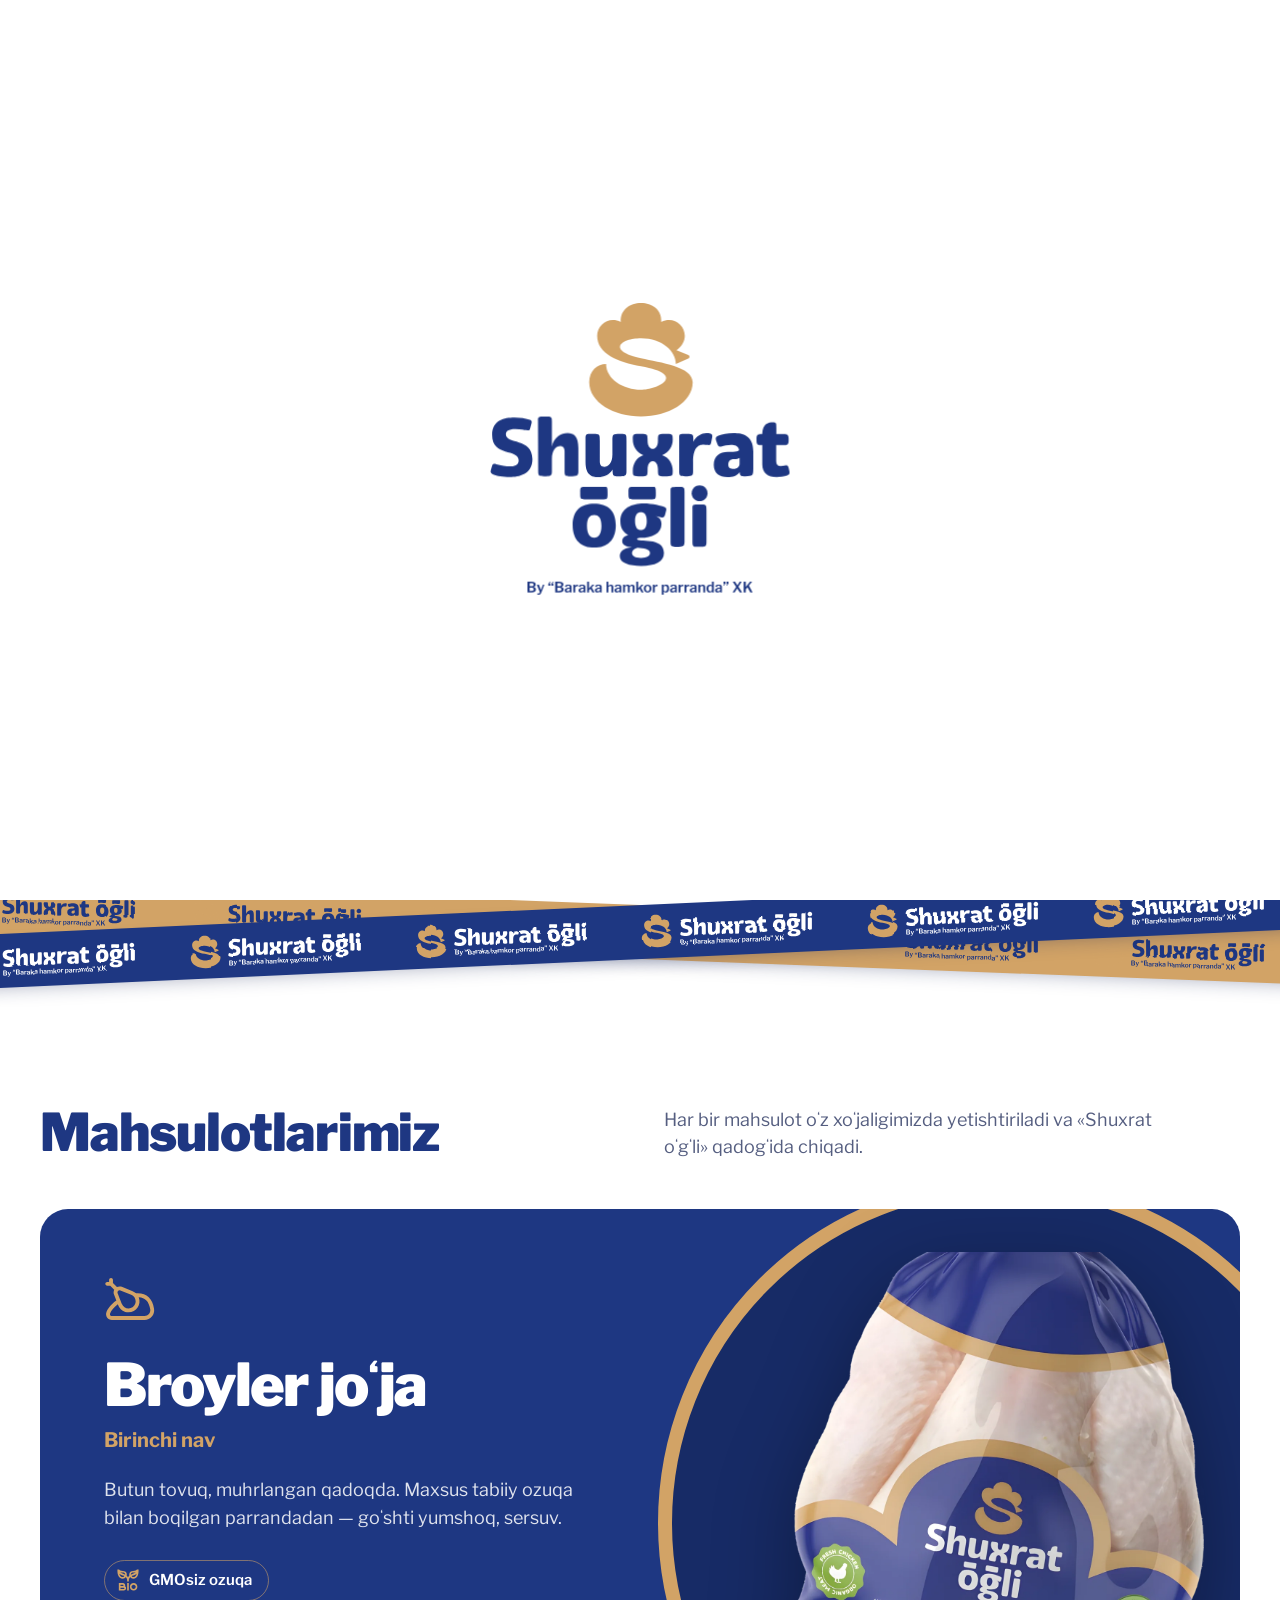
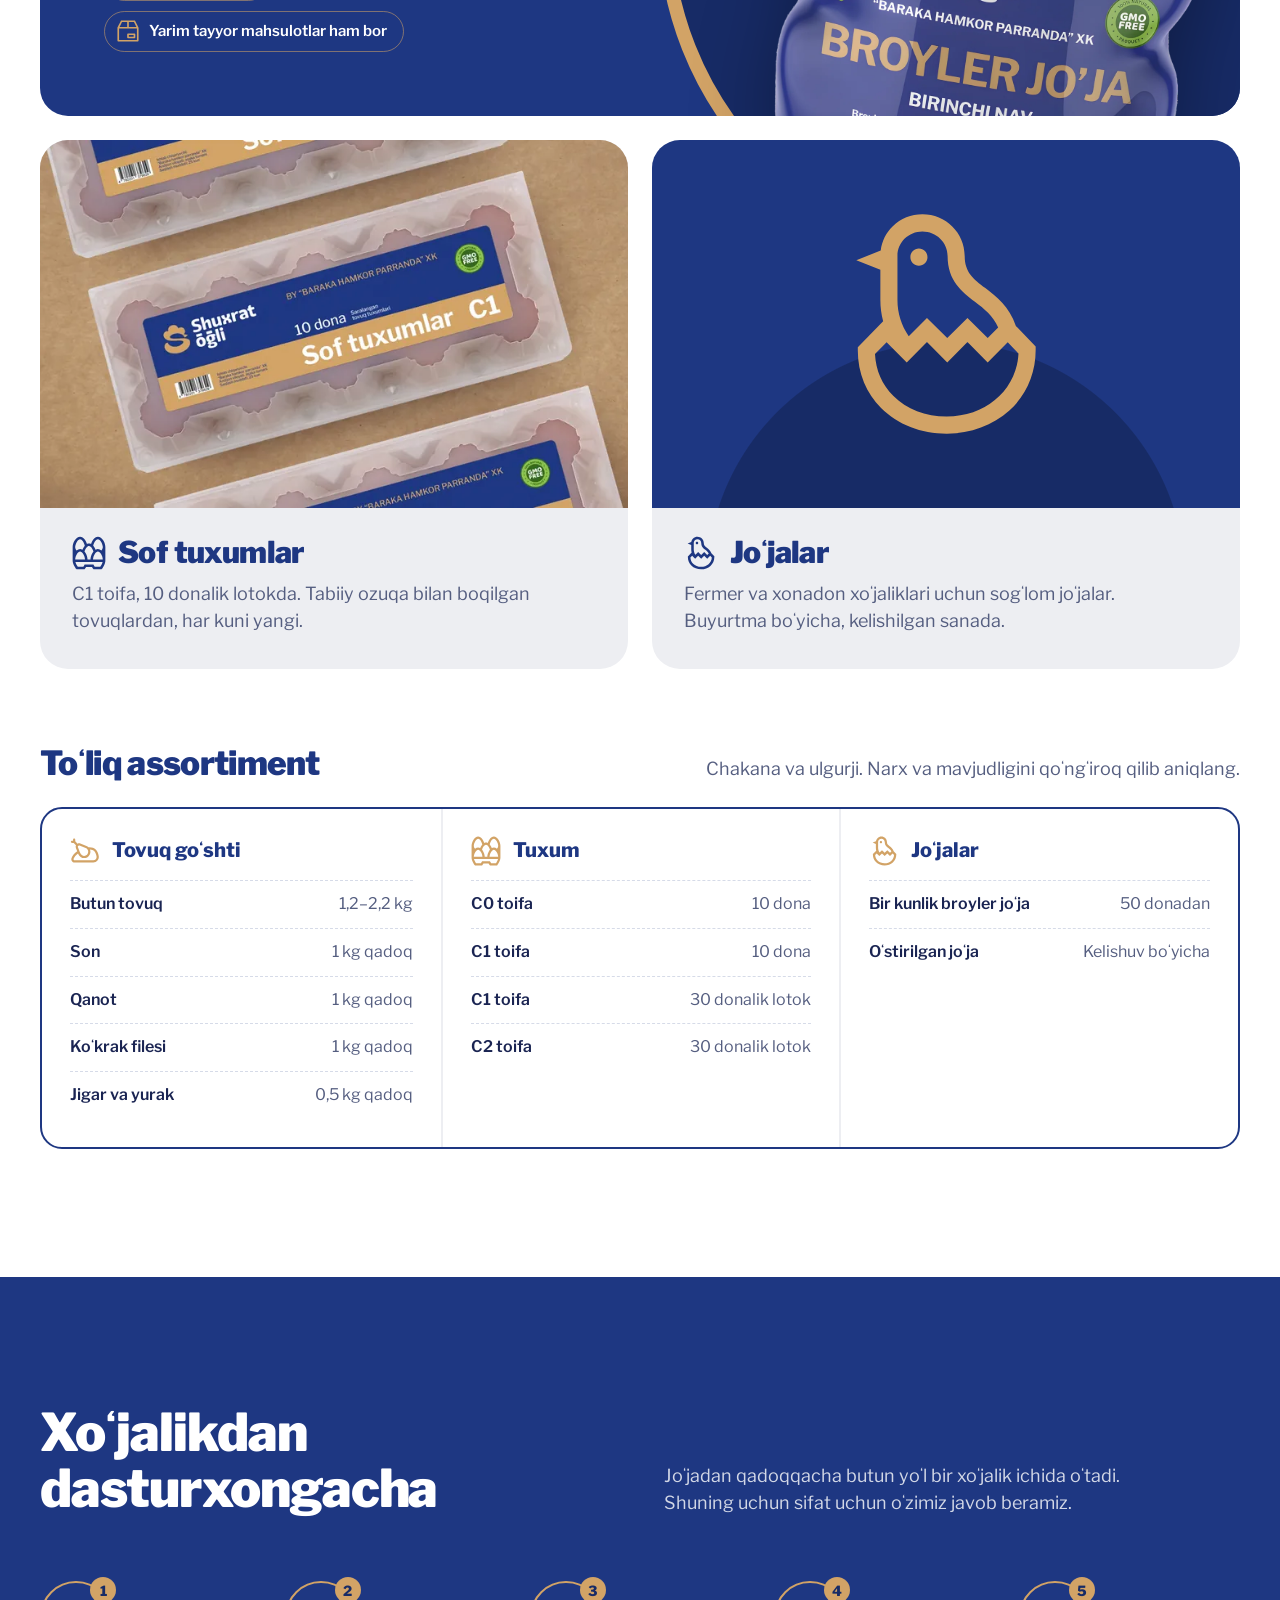
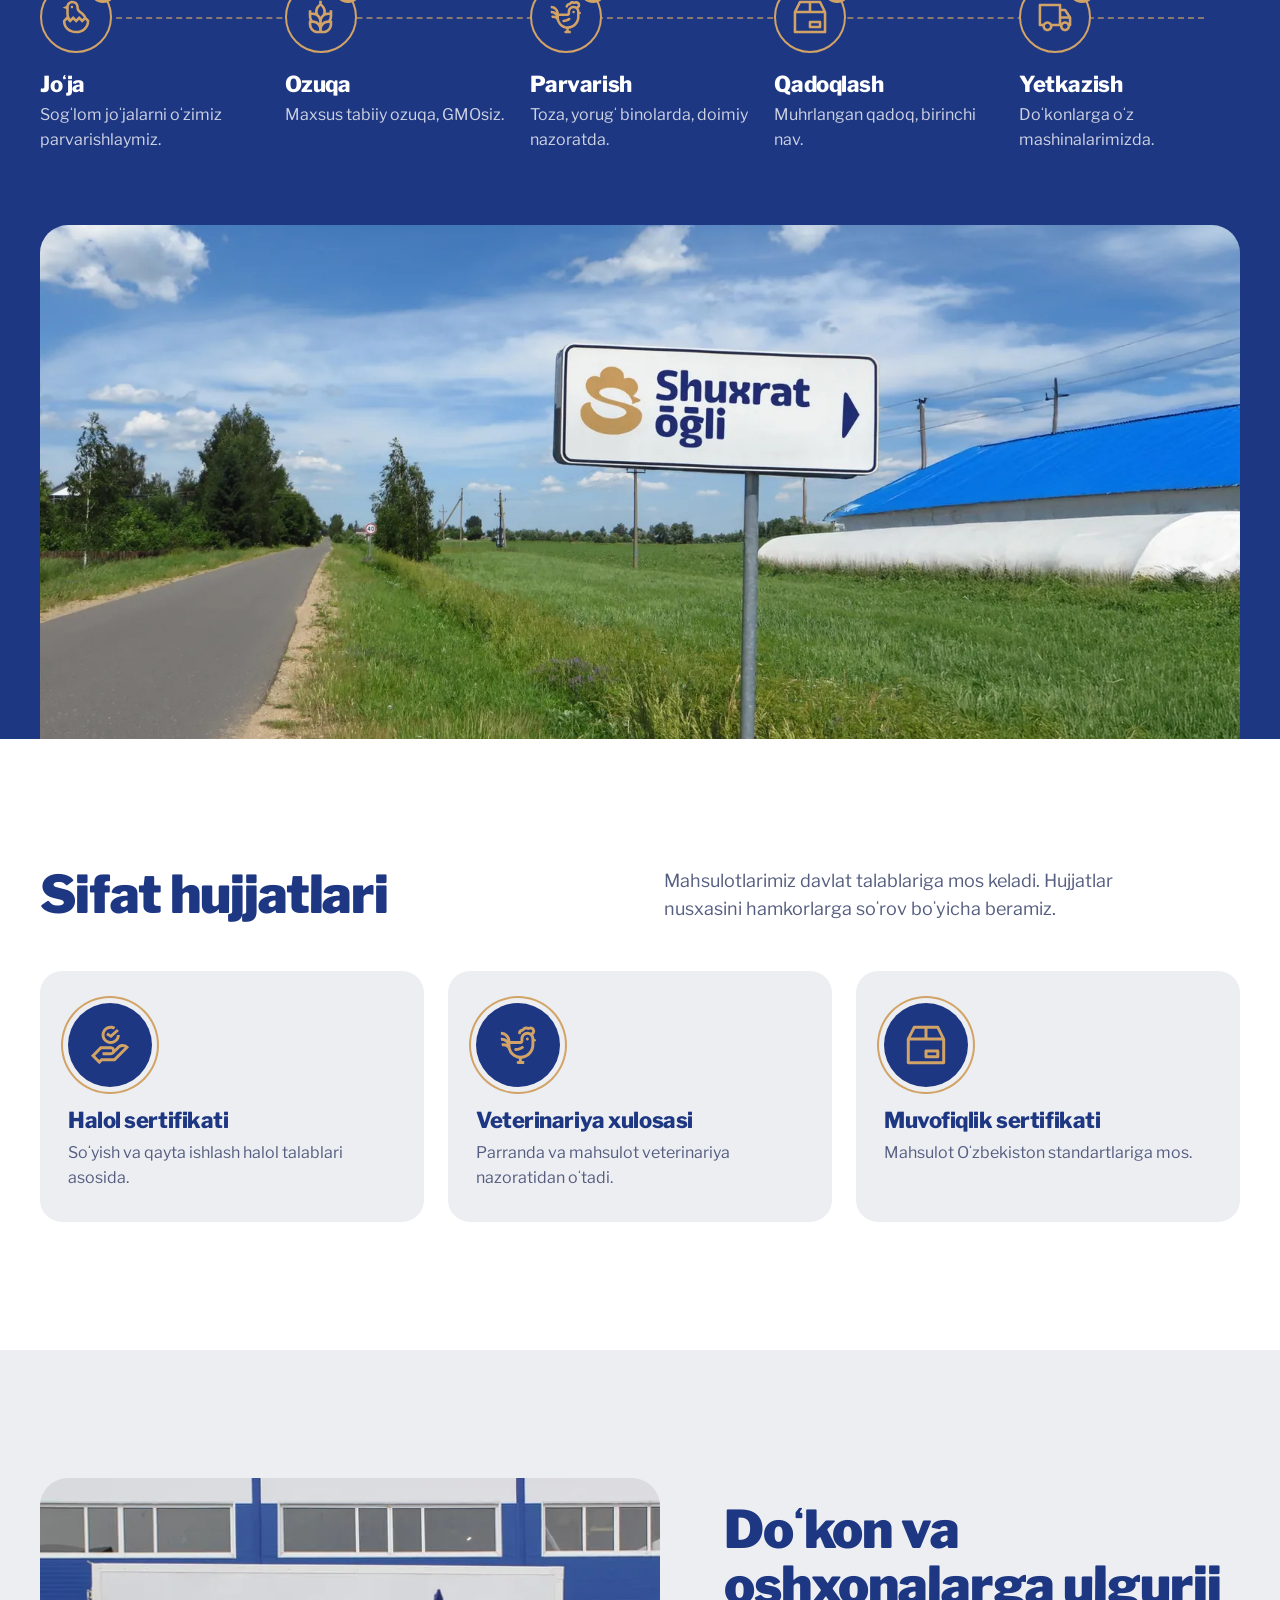
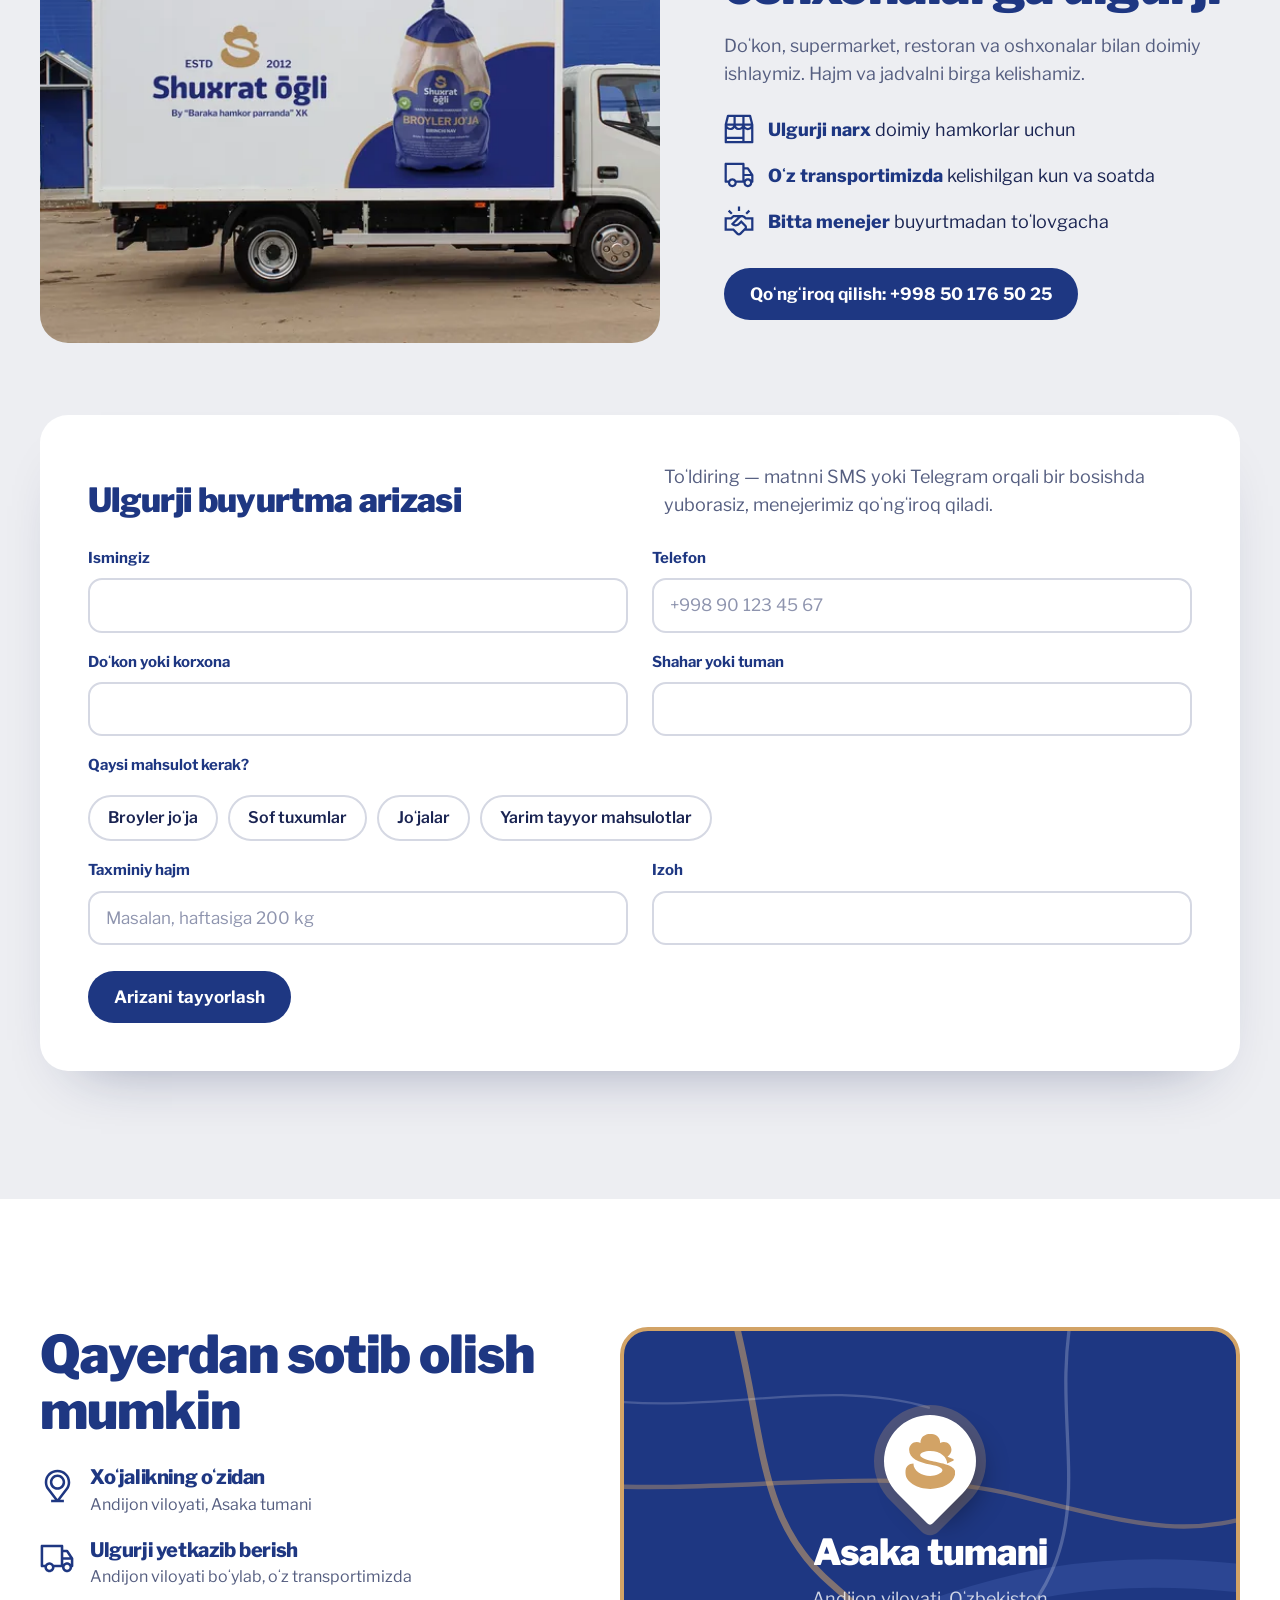
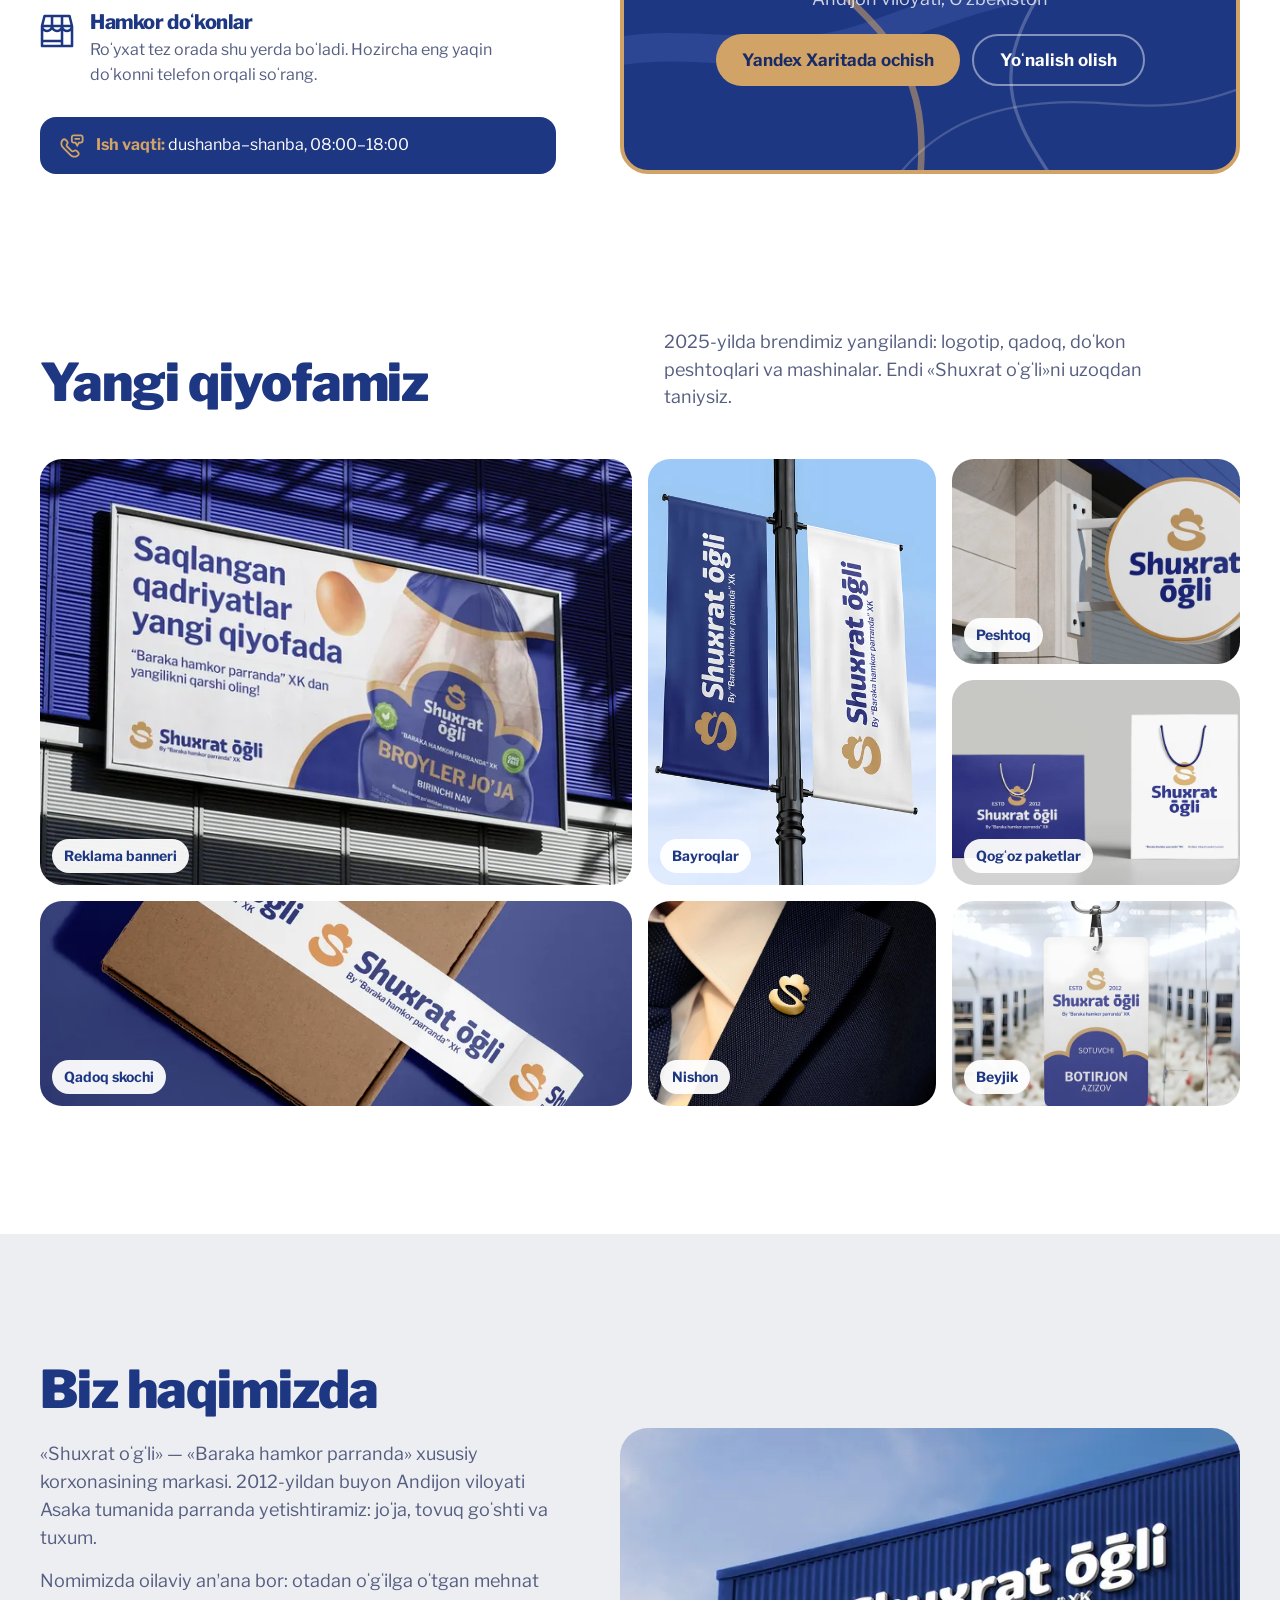
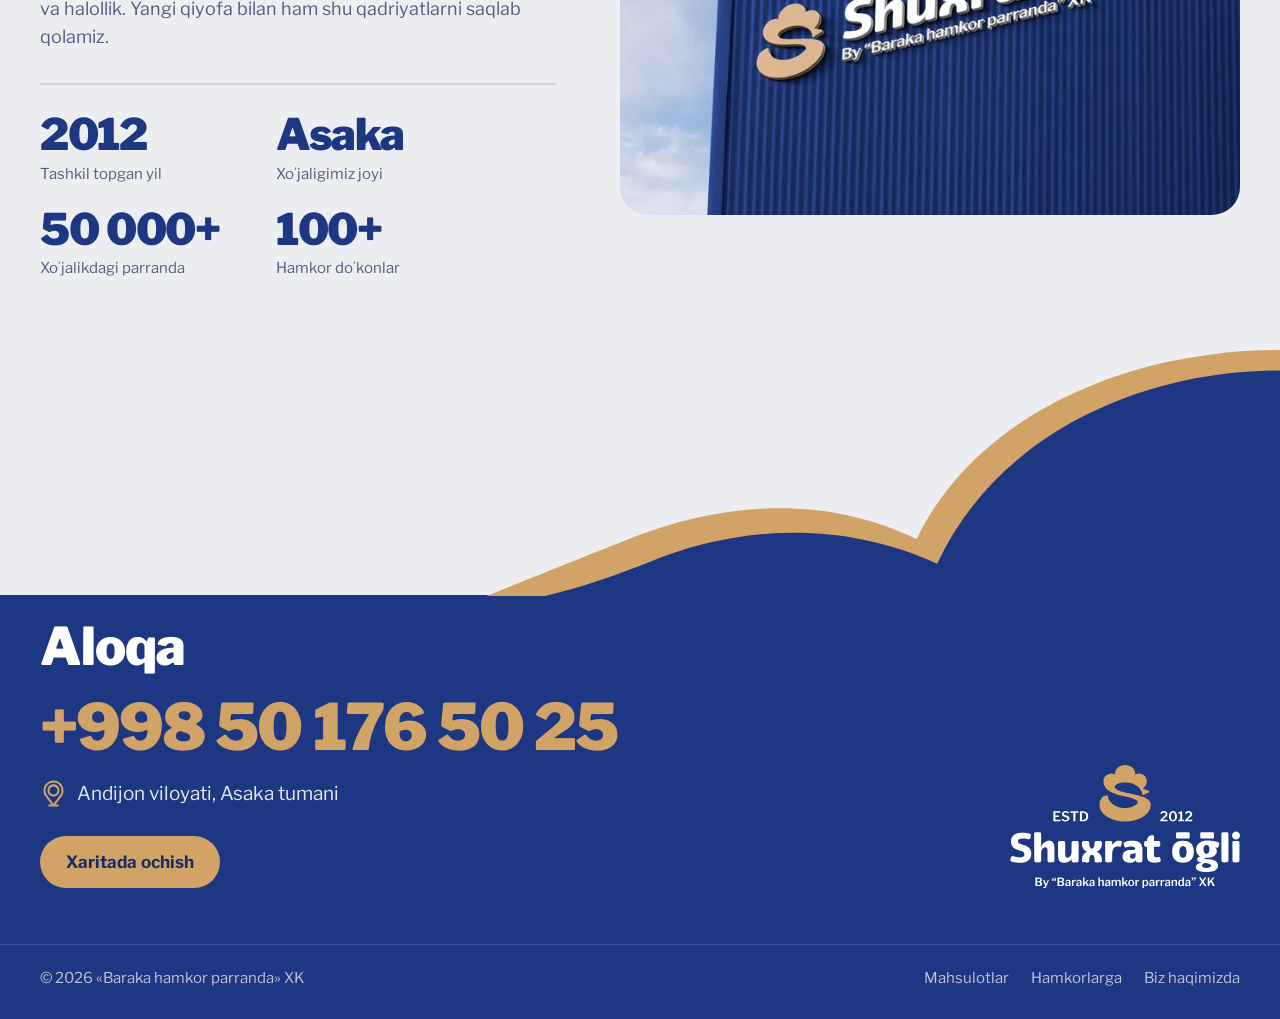
==== commit ec06947f: "Kirish animatsiyasi: S belgisi niqobsiz paydo bo'ladi (iPhone'da to'rtburchak chiqardi)" ====
--- a/index.html
+++ b/index.html
@@ -44,7 +44,7 @@
 <clipPath id="k-hammasi"><path d="M85.90 0.00C79.51 0.03 73.93 3.87 74.35 10.78C67.67 7.26 60.94 12.41 60.94 18.60C60.94 28.88 72.72 33.59 85.86 35.94C112.69 40.74 95.31 49.31 85.86 49.31C75.70 49.31 66.02 43.20 66.02 34.65C60.94 34.65 56.43 38.47 56.43 45.04C56.43 56.48 70.38 64.51 85.86 64.51C101.33 64.51 115.29 56.44 115.26 45.04C115.24 36.15 96.95 33.92 85.86 31.41C66.32 26.98 74.17 19.99 85.86 19.99C98.03 19.99 105.70 27.46 105.70 34.65L112.77 31.63C113.20 31.45 113.46 31.04 113.46 30.57C113.45 30.11 113.18 29.71 112.75 29.54L106.09 26.87C109.51 24.21 110.77 21.39 110.77 18.60C110.78 12.41 104.09 7.26 97.40 10.78C97.83 3.68 92.11 0.07 85.90 0.00"/><path d="M11.37 92.91C9.18 92.91 5.89 92.28 3.61 91.68C1.51 91.18 1.46 91.68 1.00 93.19L0.46 95.02C0.00 96.48 0.73 97.07 1.92 97.53C3.70 98.26 7.44 98.99 11.19 98.99C16.44 98.99 24.11 97.48 24.11 88.76C24.11 76.57 9.00 80.49 9.00 74.70C9.00 72.96 10.23 71.64 14.52 71.64C17.35 71.64 19.63 72.14 20.50 72.32C22.15 72.64 22.56 72.41 22.83 71.23L23.52 68.76C24.06 66.93 23.42 66.66 22.15 66.29C20.04 65.75 17.26 65.20 13.84 65.20C8.26 65.20 1.19 66.57 1.19 75.06C1.19 87.53 16.30 82.69 16.30 89.44C16.30 92.41 13.47 92.91 11.37 92.91"/><path d="M42.41 84.49L42.41 95.89C42.41 98.50 43.11 98.53 45.71 98.53C49.19 98.53 50.25 98.44 50.25 95.89L50.25 82.64C50.25 75.61 47.58 74.01 44.11 74.01C40.41 74.01 36.25 76.48 35.20 81.68L35.20 80.95L35.20 67.26C35.20 64.57 34.81 64.51 31.69 64.51C27.17 64.51 27.29 64.63 27.30 67.05L27.40 95.89C27.40 98.38 28.16 98.53 30.73 98.53C34.23 98.53 35.20 98.49 35.20 95.89L35.20 88.67C35.20 83.74 37.44 81.36 39.91 81.36C41.64 81.36 42.41 82.53 42.41 84.49"/><path d="M74.11 74.47C69.63 74.47 69.59 74.61 69.59 78.58L69.59 86.16C69.59 90.87 67.21 93.14 64.98 93.14C63.20 93.14 62.42 92.00 62.42 90.04L62.42 78.58C62.42 74.56 62.33 74.47 58.72 74.47C54.11 74.47 54.30 74.58 54.30 77.82L54.30 90.44C54.30 97.74 57.81 98.99 61.60 98.99C64.57 98.99 67.99 97.62 69.68 94.70C69.68 98.30 70.09 98.53 73.01 98.53C76.52 98.53 77.59 98.50 77.59 95.89L77.59 78.62C77.59 74.88 77.87 74.47 74.11 74.47"/><path d="M95.52 94.56C95.52 98.44 95.66 98.53 99.13 98.53C103.88 98.53 103.92 98.39 103.92 95.29C103.92 91.59 102.01 87.98 97.94 86.48C102.01 84.97 103.92 81.32 103.92 77.71C103.92 74.60 103.88 74.47 99.13 74.47C95.66 74.47 95.52 74.56 95.52 78.44C95.52 81.36 94.15 83.01 92.55 83.01C91.00 83.01 89.63 81.36 89.63 78.44C89.63 74.56 89.50 74.47 86.03 74.47C81.23 74.47 81.23 74.60 81.23 77.71C81.23 81.32 83.15 84.97 87.17 86.48C83.15 87.98 81.23 91.59 81.23 95.29C81.23 98.39 81.23 98.53 86.03 98.53C89.50 98.53 89.63 98.44 89.63 94.56C89.63 91.54 91.00 89.86 92.55 89.86C94.15 89.86 95.52 91.54 95.52 94.56"/><path d="M115.66 78.53C115.66 74.56 115.52 74.47 112.01 74.47C107.49 74.47 107.58 74.50 107.58 76.92L107.58 95.89C107.58 98.38 108.44 98.53 111.00 98.53C114.49 98.53 115.48 98.47 115.48 95.89L115.48 90.27C115.48 82.18 118.45 80.49 121.50 80.49C122.19 80.49 123.01 80.63 123.65 80.72C125.11 81.00 125.48 80.63 125.75 79.40L126.34 76.43C126.57 75.24 126.44 74.65 125.34 74.24C124.75 74.06 123.88 74.01 122.97 74.01C120.41 74.01 117.35 75.61 115.66 78.94L115.66 78.53"/><path d="M127.27 92.00C127.27 96.61 130.33 98.99 135.13 98.99C138.05 98.99 140.61 98.30 141.98 96.16C142.11 98.39 142.80 98.53 145.26 98.53C149.42 98.53 149.74 98.35 149.74 94.10L149.74 84.33C149.74 75.33 143.76 74.01 138.55 74.01C134.94 74.01 132.25 74.60 129.97 75.43C128.64 75.93 128.00 76.66 128.60 78.30L129.33 80.22C129.92 81.82 130.74 81.96 131.93 81.55C132.98 81.27 135.08 80.68 137.18 80.68C139.04 80.68 141.05 81.13 141.60 83.18C141.91 84.34 139.93 84.65 135.31 84.65C130.70 84.65 127.27 87.12 127.27 92.00M138.64 88.76C140.56 88.76 141.20 88.40 141.93 88.03L141.93 91.33C141.93 93.20 140.65 94.30 138.64 94.30C136.63 94.30 135.54 93.74 135.54 91.86C135.54 89.99 136.63 88.76 138.64 88.76"/><path d="M153.82 74.47C152.77 74.47 151.58 74.70 151.58 77.02L151.58 78.49C151.58 80.63 152.86 80.81 153.82 80.81L154.87 80.81L154.87 91.71C154.87 96.46 157.79 98.99 163.04 98.99C165.14 98.99 167.47 98.58 168.79 98.17C170.16 97.75 170.62 97.25 170.30 95.79L169.84 93.74C169.48 92.28 168.70 92.18 167.56 92.46C166.92 92.60 166.15 92.78 165.28 92.78C163.59 92.78 162.77 91.86 162.77 89.89L162.77 80.81L167.61 80.81C168.56 80.81 169.84 80.63 169.84 78.49L169.84 77.02C169.84 74.70 168.66 74.47 167.61 74.47L162.86 74.47L162.86 71.04C162.86 68.12 162.77 67.85 160.94 67.85C158.34 67.85 155.19 68.44 154.82 74.47L153.82 74.47"/><path d="M119.18 103.67C121.68 103.67 123.70 105.69 123.70 108.19C123.70 110.68 121.68 112.70 119.18 112.70C116.69 112.70 114.67 110.68 114.67 108.19C114.67 105.69 116.69 103.67 119.18 103.67"/><path d="M59.25 139.09C66.60 139.09 71.53 134.93 71.53 126.35C71.53 117.72 66.65 114.11 59.25 114.11C51.81 114.11 47.01 117.72 47.01 126.35C47.01 134.93 51.85 139.09 59.25 139.09M59.25 133.42C56.69 133.42 55.14 131.14 55.14 126.76C55.14 122.33 56.69 120.50 59.25 120.50C61.81 120.50 63.36 122.33 63.36 126.76C63.36 131.14 61.81 133.42 59.25 133.42"/><path d="M74.14 124.11C74.14 127.94 75.83 130.50 78.61 131.96C76.56 132.56 75.19 133.61 75.19 135.43C75.19 137.76 77.70 138.54 80.71 138.90C75.83 139.41 73.82 141.32 73.82 144.02C73.82 147.90 79.20 149.50 86.01 149.50C93.91 149.50 98.93 147.35 98.93 142.19C98.93 132.69 83.63 136.35 83.63 134.20C83.63 133.79 84.27 133.51 85.41 133.47L85.83 133.47C91.99 133.47 97.52 131.09 97.52 125.75C97.52 123.20 96.33 121.78 94.00 121.10L97.61 121.96C98.93 122.28 99.34 121.14 99.52 120.59L100.16 118.08C100.39 117.30 100.48 116.57 99.20 116.03C97.83 115.43 92.40 114.06 87.33 114.06C80.89 114.06 74.14 116.57 74.14 124.11M85.83 129.13C83.82 129.13 82.49 127.44 82.49 123.93C82.49 120.36 83.82 118.99 85.83 118.99C87.84 118.99 89.16 120.36 89.16 123.93C89.16 127.49 87.84 129.13 85.83 129.13M85.92 144.93C82.45 144.93 80.76 143.83 80.76 142.14C80.76 141.00 81.72 139.95 83.86 139.22C87.52 139.54 90.99 139.91 90.99 142.19C90.99 143.83 89.39 144.93 85.92 144.93"/><path d="M110.62 107.25C110.62 104.68 110.18 104.61 107.10 104.61C102.58 104.61 102.67 104.83 102.67 107.25L102.67 135.99C102.67 138.60 103.55 138.63 106.14 138.63C109.64 138.63 110.46 138.55 110.62 135.99C110.65 135.50 110.62 134.88 110.62 134.20L110.62 107.25"/><path d="M115.15 135.99C115.15 138.67 115.91 138.63 118.57 138.63C122.10 138.63 123.10 138.74 123.10 135.99L123.10 117.64C123.10 114.58 122.74 114.57 119.52 114.57C115.00 114.57 115.15 114.64 115.15 117.06L115.15 135.99"/><path d="M81.02 104.61C78.89 104.61 78.74 105.22 78.74 107.71C78.74 111.29 78.74 111.66 81.34 111.63C85.03 111.59 88.59 111.74 92.27 111.63C94.09 111.58 94.31 111.27 94.31 108.54C94.31 104.60 94.15 104.61 92.41 104.61L81.02 104.61"/><path d="M53.58 104.61C51.45 104.61 51.30 105.22 51.30 107.71C51.30 111.29 51.30 111.66 53.90 111.63C57.59 111.59 61.15 111.74 64.83 111.63C66.65 111.58 66.87 111.27 66.87 108.54C66.87 104.60 66.71 104.61 64.97 104.61L53.58 104.61"/><use href="#k-sh0"/></clipPath>
 <linearGradient id="k-nur" x1="0" x2="1"><stop offset="0" stop-color="#fff" stop-opacity="0"/><stop offset=".5" stop-color="#fff" stop-opacity=".55"/><stop offset="1" stop-color="#fff" stop-opacity="0"/></linearGradient>
 </defs>
-<g class="k-belgi"><path d="M85.90 0.00C79.51 0.03 73.93 3.87 74.35 10.78C67.67 7.26 60.94 12.41 60.94 18.60C60.94 28.88 72.72 33.59 85.86 35.94C112.69 40.74 95.31 49.31 85.86 49.31C75.70 49.31 66.02 43.20 66.02 34.65C60.94 34.65 56.43 38.47 56.43 45.04C56.43 56.48 70.38 64.51 85.86 64.51C101.33 64.51 115.29 56.44 115.26 45.04C115.24 36.15 96.95 33.92 85.86 31.41C66.32 26.98 74.17 19.99 85.86 19.99C98.03 19.99 105.70 27.46 105.70 34.65L112.77 31.63C113.20 31.45 113.46 31.04 113.46 30.57C113.45 30.11 113.18 29.71 112.75 29.54L106.09 26.87C109.51 24.21 110.77 21.39 110.77 18.60C110.78 12.41 104.09 7.26 97.40 10.78C97.83 3.68 92.11 0.07 85.90 0.00" fill="#D2A366" mask="url(#k-m)"/></g>
+<g class="k-belgi"><path d="M85.90 0.00C79.51 0.03 73.93 3.87 74.35 10.78C67.67 7.26 60.94 12.41 60.94 18.60C60.94 28.88 72.72 33.59 85.86 35.94C112.69 40.74 95.31 49.31 85.86 49.31C75.70 49.31 66.02 43.20 66.02 34.65C60.94 34.65 56.43 38.47 56.43 45.04C56.43 56.48 70.38 64.51 85.86 64.51C101.33 64.51 115.29 56.44 115.26 45.04C115.24 36.15 96.95 33.92 85.86 31.41C66.32 26.98 74.17 19.99 85.86 19.99C98.03 19.99 105.70 27.46 105.70 34.65L112.77 31.63C113.20 31.45 113.46 31.04 113.46 30.57C113.45 30.11 113.18 29.71 112.75 29.54L106.09 26.87C109.51 24.21 110.77 21.39 110.77 18.60C110.78 12.41 104.09 7.26 97.40 10.78C97.83 3.68 92.11 0.07 85.90 0.00" fill="#D2A366" fill-rule="evenodd"/></g>
 <g class="k-harflar">
 <path style="--i:0" d="M11.37 92.91C9.18 92.91 5.89 92.28 3.61 91.68C1.51 91.18 1.46 91.68 1.00 93.19L0.46 95.02C0.00 96.48 0.73 97.07 1.92 97.53C3.70 98.26 7.44 98.99 11.19 98.99C16.44 98.99 24.11 97.48 24.11 88.76C24.11 76.57 9.00 80.49 9.00 74.70C9.00 72.96 10.23 71.64 14.52 71.64C17.35 71.64 19.63 72.14 20.50 72.32C22.15 72.64 22.56 72.41 22.83 71.23L23.52 68.76C24.06 66.93 23.42 66.66 22.15 66.29C20.04 65.75 17.26 65.20 13.84 65.20C8.26 65.20 1.19 66.57 1.19 75.06C1.19 87.53 16.30 82.69 16.30 89.44C16.30 92.41 13.47 92.91 11.37 92.91" fill="#1E3782"/>
 <path style="--i:1" d="M42.41 84.49L42.41 95.89C42.41 98.50 43.11 98.53 45.71 98.53C49.19 98.53 50.25 98.44 50.25 95.89L50.25 82.64C50.25 75.61 47.58 74.01 44.11 74.01C40.41 74.01 36.25 76.48 35.20 81.68L35.20 80.95L35.20 67.26C35.20 64.57 34.81 64.51 31.69 64.51C27.17 64.51 27.29 64.63 27.30 67.05L27.40 95.89C27.40 98.38 28.16 98.53 30.73 98.53C34.23 98.53 35.20 98.49 35.20 95.89L35.20 88.67C35.20 83.74 37.44 81.36 39.91 81.36C41.64 81.36 42.41 82.53 42.41 84.49" fill="#1E3782"/>
--- a/uslub.css
+++ b/uslub.css
@@ -652,6 +652,9 @@
 .k-chiz { stroke-dasharray: 1; stroke-dashoffset: 1; animation: k-chiz .95s .15s cubic-bezier(.55,.1,.35,1) forwards; }
 .k-toj { transform-origin: 50% 100%; transform: scale(0); animation: k-toj .5s cubic-bezier(.3,1.5,.5,1) forwards; animation-delay: calc(1.05s + var(--i) * .07s); }
 .k-belgi { transform-origin: center; transform: translateY(50px) scale(1.35); animation: k-kotar .6s 1.45s cubic-bezier(.6,0,.2,1) forwards; }
+/* S belgisi niqobsiz paydo bo'ladi (Safari niqobni noto'g'ri chizardi) */
+.k-belgi path { transform-origin: 50% 100%; transform: scale(0); animation: k-paydo .8s .2s cubic-bezier(.3,1.45,.5,1) forwards; }
+@keyframes k-paydo { to { transform: none; } }
 .k-harflar path { transform-origin: center; opacity: 0; transform: translateX(calc(14px - var(--i) * 1px)) scale(.35); animation: k-harf .5s cubic-bezier(.2,.9,.25,1.15) forwards; animation-delay: calc(1.7s + var(--i) * .055s); }
 .k-shior { opacity: 0; transform: translateY(6px); animation: k-harf .6s 2.3s cubic-bezier(.2,.9,.25,1) forwards; }
 .k-nur { animation: k-nur .8s 2.85s ease-in-out forwards; }
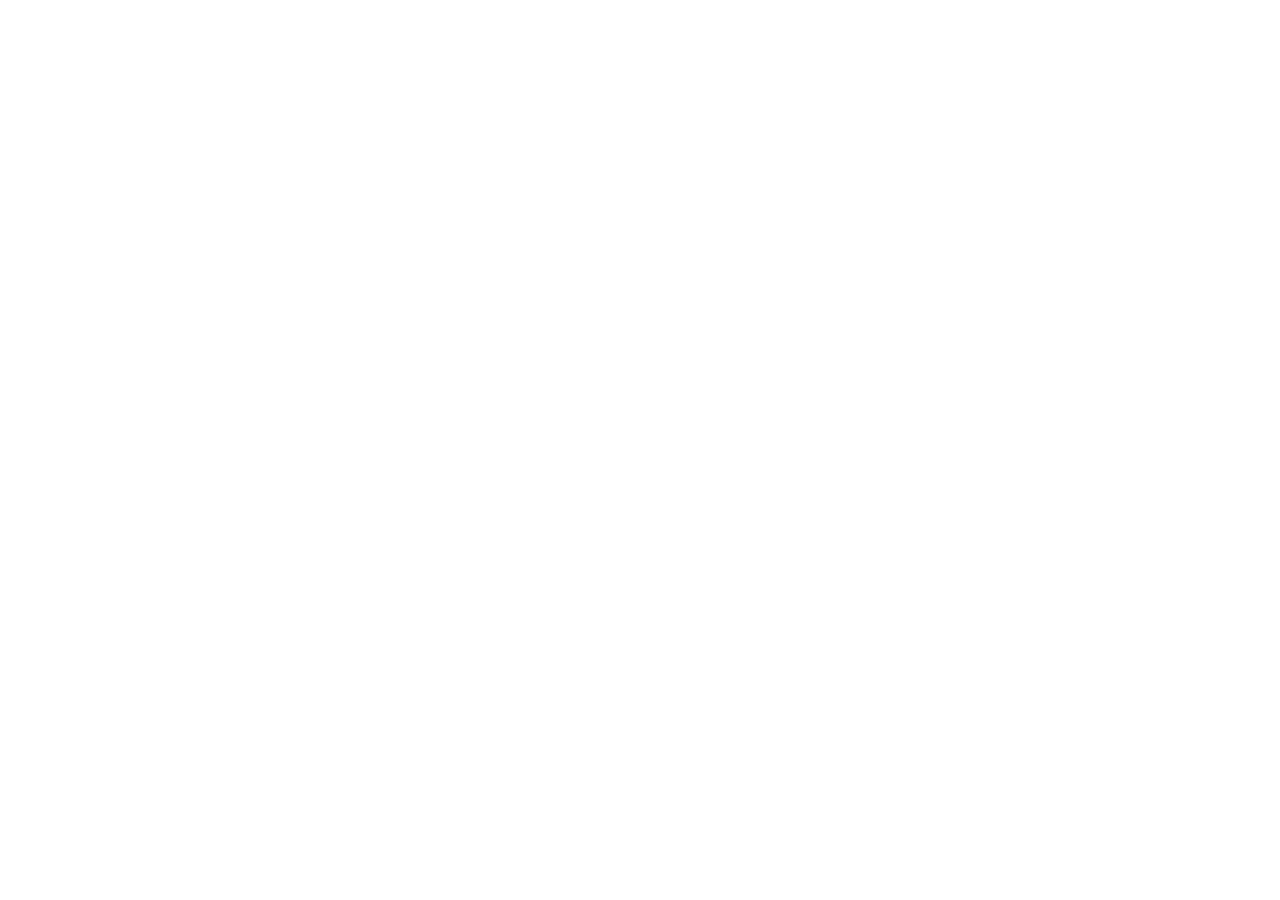
==== commit c937d3ce: "Sayt yangilandi: eski manzil v2'ga yo'naltiriladi (linverno-tm.github.io/shuxrat-ogli-v2); yo'l, so'" ====
--- a/index.html
+++ b/index.html
@@ -2,508 +2,12 @@
 <html lang="uz">
 <head>
 <meta charset="utf-8">
-<meta name="viewport" content="width=device-width, initial-scale=1">
-<title>Shuxrat oʻgʻli by «Baraka hamkor parranda» — tovuq goʻshti, tuxum va joʻja</title>
-<meta name="description" content="«Baraka hamkor parranda» XK markasi. 2012-yildan buyon Asaka tumanida broyler joʻja, tuxum va joʻjalar yetishtiramiz. Ulgurji va chakana.">
-<meta name="theme-color" content="#1E3782">
-<!-- namuna: mijoz tasdiqlaguncha qidiruvda ko'rinmasin; haqiqiy domenga chiqqanda olib tashlang -->
+<title>Shuxrat oʻgʻli</title>
 <meta name="robots" content="noindex">
-<link rel="icon" href="favicon.svg" type="image/svg+xml">
-<link rel="apple-touch-icon" href="apple-touch-icon.png">
-<link rel="alternate" hreflang="uz" href="./">
-<link rel="alternate" hreflang="ru" href="ru/">
-<link rel="alternate" hreflang="en" href="en/">
-<script type="application/ld+json">
-{"@context":"https://schema.org","@type":"LocalBusiness","name":"Shuxrat oʻgʻli","legalName":"«Baraka hamkor parranda» XK","parentOrganization":{"@type":"Organization","name":"«Baraka hamkor parranda» XK","foundingDate":"2012"},"foundingDate":"2012","telephone":"+998501765025","address":{"@type":"PostalAddress","addressRegion":"Andijon viloyati","addressLocality":"Asaka tumani","addressCountry":"UZ"},"geo":{"@type":"GeoCoordinates","latitude":40.595514,"longitude":72.239171},"description":"Broyler joʻja, tuxum va joʻjalar yetishtiruvchi parrandachilik xoʻjaligi."}
-</script>
-<meta property="og:title" content="Shuxrat oʻgʻli by «Baraka hamkor parranda» — tovuq goʻshti, tuxum va joʻja">
-<meta property="og:description" content="2012-yildan buyon Asaka tumanida parranda yetishtiramiz.">
-<meta property="og:image" content="rasm/bino-1600.webp">
-<link rel="preconnect" href="https://fonts.googleapis.com">
-<link rel="preconnect" href="https://fonts.gstatic.com" crossorigin>
-<link href="https://fonts.googleapis.com/css2?family=Libre+Franklin:wght@400;500;600;700;800;900&display=swap" rel="stylesheet">
-<script>
-  // logo kirishi: sessiyada bir marta, kamroq harakat tanlanganda yo'q
-  try { if (!sessionStorage.getItem('kirish') && !matchMedia('(prefers-reduced-motion: reduce)').matches) document.documentElement.classList.add('kirish-bor'); } catch (e) {}
-</script>
-<link rel="stylesheet" href="uslub.css">
+<link rel="canonical" href="https://linverno-tm.github.io/shuxrat-ogli-v2/">
+<meta http-equiv="refresh" content="0; url=https://linverno-tm.github.io/shuxrat-ogli-v2/">
+<!-- Sayt yangilandi (v2): eski manzil yangisiga o'tadi, yo'l, so'rov va #bo'lim saqlanadi. Eski v1 kodi git tarixida. -->
+<script>location.replace('https://linverno-tm.github.io/shuxrat-ogli-v2' + location.pathname.replace(/^\/shuxrat-ogli-site/, '') + location.search + location.hash);</script>
 </head>
-<body>
-<!--KIRISH-->
-<div class="kirish" aria-hidden="true">
-<svg class="kirish-logo" viewBox="0 0 170.62 167">
-<defs>
-<clipPath id="k-s" clipPathUnits="userSpaceOnUse"><ellipse cx="85.93" cy="27" rx="27" ry="14"/><rect x="51.43" y="27" width="70" height="40"/></clipPath>
-<mask id="k-m" maskUnits="userSpaceOnUse" x="0" y="-10" width="171" height="90">
-<g clip-path="url(#k-s)"><path class="k-chiz" transform="translate(56.43 0)" d="M6 36C3 42 4 50 12 54C20 59 38 59 47 54C55 50 54 43 47 39.5C40 36 32 34.5 25 32.5C16 30 9 27 10 22C11 16 20 14.5 29 14.5C40 14.5 48 19 51 26L55.5 31" fill="none" stroke="#fff" stroke-width="16" stroke-linecap="round" stroke-linejoin="round" pathLength="1"/></g>
-<circle class="k-toj" style="--i:0" cx="69.43" cy="17" r="13" fill="#fff"/>
-<circle class="k-toj" style="--i:1" cx="85.93" cy="10.5" r="13" fill="#fff"/>
-<circle class="k-toj" style="--i:2" cx="101.93" cy="17" r="13" fill="#fff"/>
-</mask>
-<path id="k-sh0" transform="translate(21.31 158.5) scale(0.9521)" d="M0.15 6.39C0.10 6.39 0.06 6.38 0.04 6.36C0.01 6.33 0.00 6.30 0.00 6.26L0.00 0.16C0.00 0.11 0.01 0.07 0.04 0.04C0.07 0.01 0.11 0.00 0.16 0.00L2.37 0.00C3.19 0.00 3.81 0.14 4.25 0.43C4.68 0.71 4.90 1.13 4.90 1.67C4.90 2.00 4.82 2.28 4.64 2.50C4.47 2.72 4.18 2.92 3.77 3.08C3.76 3.09 3.75 3.10 3.75 3.12C3.75 3.14 3.76 3.15 3.77 3.15C4.21 3.29 4.53 3.47 4.74 3.71C4.95 3.96 5.06 4.27 5.06 4.67C5.06 5.25 4.84 5.68 4.40 5.97C3.96 6.25 3.31 6.39 2.46 6.39L0.15 6.39M2.42 5.52C2.86 5.52 3.19 5.43 3.41 5.27C3.62 5.11 3.73 4.87 3.73 4.58C3.73 4.36 3.68 4.18 3.57 4.03C3.47 3.89 3.32 3.78 3.13 3.71C2.95 3.65 2.73 3.61 2.50 3.61L1.43 3.61C1.33 3.61 1.28 3.66 1.28 3.75L1.28 5.37C1.28 5.47 1.31 5.52 1.39 5.52L2.42 5.52M2.50 2.71C2.64 2.71 2.78 2.70 2.92 2.67C3.05 2.64 3.17 2.58 3.28 2.51C3.39 2.43 3.47 2.34 3.54 2.23C3.60 2.12 3.64 1.98 3.64 1.82C3.64 1.51 3.52 1.27 3.30 1.12C3.07 0.96 2.77 0.88 2.40 0.88L1.42 0.88C1.32 0.88 1.28 0.92 1.28 1.01L1.28 2.57C1.28 2.67 1.31 2.71 1.39 2.71L2.50 2.71M6.39 7.82C6.21 7.82 6.08 7.81 6.00 7.79C5.91 7.78 5.87 7.74 5.87 7.67L5.87 7.12C5.87 7.08 5.89 7.05 5.92 7.03C5.95 7.00 6.02 6.99 6.12 6.99L6.69 6.99C6.80 6.99 6.91 6.96 7.00 6.89C7.10 6.83 7.17 6.75 7.23 6.66C7.29 6.57 7.33 6.47 7.35 6.37C7.37 6.27 7.37 6.18 7.33 6.10L5.68 2.02C5.66 1.96 5.66 1.92 5.69 1.88C5.71 1.85 5.75 1.83 5.81 1.83L6.70 1.83C6.74 1.83 6.78 1.84 6.81 1.86C6.84 1.88 6.86 1.92 6.88 1.96L7.94 4.79C7.96 4.84 7.99 4.87 8.01 4.87C8.04 4.87 8.07 4.84 8.09 4.77L9.15 1.95C9.17 1.91 9.19 1.88 9.22 1.86C9.24 1.84 9.27 1.83 9.32 1.83L9.94 1.83C9.99 1.83 10.02 1.85 10.05 1.88C10.07 1.92 10.07 1.96 10.05 2.00L8.24 6.53C8.13 6.80 8.02 7.02 7.90 7.19C7.78 7.35 7.65 7.48 7.51 7.57C7.36 7.67 7.20 7.73 7.02 7.76C6.84 7.80 6.63 7.82 6.39 7.82M14.33 2.34C14.26 2.34 14.23 2.31 14.23 2.23L14.23 1.39C14.23 1.35 14.24 1.32 14.25 1.29L14.99 0.12C15.01 0.07 15.05 0.04 15.10 0.03C15.14 0.01 15.19 0.00 15.23 0.00L15.37 0.00C15.41 0.00 15.43 0.01 15.45 0.04C15.47 0.07 15.47 0.10 15.46 0.13L15.08 0.97C15.06 1.04 15.05 1.08 15.06 1.12C15.07 1.15 15.09 1.17 15.14 1.17L15.29 1.18C15.34 1.19 15.38 1.20 15.40 1.22C15.42 1.24 15.43 1.27 15.43 1.32L15.43 2.21C15.43 2.30 15.40 2.34 15.32 2.34L14.33 2.34M12.54 2.34C12.47 2.34 12.43 2.31 12.43 2.23L12.43 1.39C12.43 1.35 12.44 1.32 12.46 1.29L13.20 0.12C13.22 0.07 13.26 0.04 13.31 0.03C13.35 0.01 13.39 0.00 13.43 0.00L13.58 0.00C13.62 0.00 13.64 0.01 13.66 0.04C13.68 0.07 13.68 0.10 13.67 0.13L13.30 0.97C13.27 1.04 13.26 1.08 13.27 1.12C13.28 1.15 13.30 1.17 13.35 1.17L13.49 1.18C13.55 1.19 13.59 1.20 13.61 1.22C13.63 1.24 13.64 1.27 13.64 1.32L13.64 2.21C13.64 2.30 13.60 2.34 13.53 2.34L12.54 2.34M16.69 6.39C16.65 6.39 16.61 6.38 16.58 6.36C16.56 6.33 16.55 6.30 16.55 6.26L16.55 0.16C16.55 0.11 16.56 0.07 16.59 0.04C16.62 0.01 16.65 0.00 16.70 0.00L18.92 0.00C19.73 0.00 20.36 0.14 20.79 0.43C21.23 0.71 21.45 1.13 21.45 1.67C21.45 2.00 21.36 2.28 21.19 2.50C21.02 2.72 20.73 2.92 20.32 3.08C20.30 3.09 20.29 3.10 20.29 3.12C20.29 3.14 20.30 3.15 20.32 3.15C20.76 3.29 21.08 3.47 21.29 3.71C21.50 3.96 21.60 4.27 21.60 4.67C21.60 5.25 21.38 5.68 20.94 5.97C20.50 6.25 19.86 6.39 19.01 6.39L16.69 6.39M18.97 5.52C19.41 5.52 19.74 5.43 19.95 5.27C20.17 5.11 20.28 4.87 20.28 4.58C20.28 4.36 20.22 4.18 20.12 4.03C20.01 3.89 19.86 3.78 19.68 3.71C19.49 3.65 19.28 3.61 19.04 3.61L17.98 3.61C17.87 3.61 17.82 3.66 17.82 3.75L17.82 5.37C17.82 5.47 17.86 5.52 17.93 5.52L18.97 5.52M19.04 2.71C19.19 2.71 19.33 2.70 19.46 2.67C19.60 2.64 19.72 2.58 19.82 2.51C19.93 2.43 20.02 2.34 20.08 2.23C20.15 2.12 20.18 1.98 20.18 1.82C20.18 1.51 20.07 1.27 19.84 1.12C19.61 0.96 19.32 0.88 18.95 0.88L17.97 0.88C17.87 0.88 17.82 0.92 17.82 1.01L17.82 2.57C17.82 2.67 17.86 2.71 17.93 2.71L19.04 2.71M25.09 5.92C24.90 6.09 24.68 6.23 24.45 6.33C24.22 6.43 23.96 6.48 23.66 6.48C23.23 6.48 22.88 6.36 22.63 6.13C22.38 5.90 22.25 5.60 22.25 5.22C22.25 4.91 22.34 4.63 22.53 4.40C22.72 4.17 23.00 3.98 23.36 3.85C23.72 3.72 24.16 3.64 24.67 3.62L25.10 3.59C25.13 3.59 25.16 3.58 25.19 3.56C25.22 3.54 25.24 3.51 25.24 3.46L25.24 3.27C25.24 3.01 25.17 2.82 25.02 2.68C24.87 2.54 24.66 2.46 24.39 2.46C24.19 2.46 24.01 2.51 23.83 2.60C23.66 2.69 23.51 2.83 23.38 3.03C23.36 3.07 23.33 3.09 23.31 3.10C23.29 3.11 23.26 3.11 23.21 3.10L22.48 2.92C22.45 2.91 22.43 2.89 22.42 2.87C22.41 2.85 22.42 2.80 22.45 2.73C22.60 2.40 22.85 2.16 23.19 1.99C23.53 1.82 23.94 1.74 24.44 1.74C24.88 1.74 25.24 1.80 25.52 1.92C25.79 2.04 25.99 2.21 26.12 2.43C26.25 2.64 26.31 2.90 26.31 3.19L26.31 6.22C26.31 6.29 26.30 6.33 26.28 6.36C26.26 6.38 26.22 6.39 26.16 6.39L25.43 6.39C25.38 6.39 25.34 6.37 25.31 6.33C25.29 6.29 25.27 6.24 25.27 6.19L25.26 5.93C25.24 5.83 25.18 5.83 25.09 5.92M25.24 4.31C25.24 4.21 25.20 4.16 25.11 4.16L24.76 4.19C24.57 4.20 24.39 4.23 24.22 4.27C24.05 4.31 23.90 4.37 23.77 4.44C23.64 4.51 23.54 4.60 23.47 4.71C23.39 4.82 23.35 4.94 23.35 5.08C23.35 5.28 23.42 5.43 23.56 5.55C23.70 5.66 23.89 5.72 24.13 5.72C24.29 5.72 24.44 5.70 24.57 5.64C24.70 5.59 24.82 5.53 24.91 5.45C25.01 5.37 25.09 5.28 25.15 5.19C25.21 5.10 25.24 5.01 25.24 4.92L25.24 4.31M27.53 6.39C27.48 6.39 27.43 6.38 27.41 6.36C27.39 6.33 27.38 6.29 27.38 6.24L27.38 1.97C27.38 1.88 27.42 1.83 27.50 1.83L28.33 1.83C28.41 1.83 28.45 1.87 28.45 1.96L28.45 2.48C28.45 2.52 28.47 2.54 28.49 2.55C28.51 2.56 28.54 2.54 28.57 2.51C28.69 2.34 28.83 2.20 28.98 2.09C29.12 1.98 29.27 1.89 29.42 1.83C29.58 1.77 29.72 1.74 29.87 1.74C30.07 1.74 30.18 1.79 30.18 1.88L30.18 2.71C30.18 2.79 30.14 2.82 30.07 2.81C29.98 2.79 29.89 2.77 29.79 2.76C29.70 2.75 29.61 2.75 29.53 2.75C29.42 2.75 29.31 2.77 29.18 2.82C29.06 2.86 28.95 2.93 28.84 3.01C28.74 3.10 28.66 3.19 28.59 3.28C28.53 3.38 28.50 3.48 28.50 3.58L28.50 6.22C28.50 6.34 28.43 6.39 28.30 6.39L27.53 6.39M33.34 5.92C33.15 6.09 32.94 6.23 32.71 6.33C32.47 6.43 32.21 6.48 31.92 6.48C31.48 6.48 31.14 6.36 30.88 6.13C30.63 5.90 30.51 5.60 30.51 5.22C30.51 4.91 30.60 4.63 30.79 4.40C30.98 4.17 31.26 3.98 31.62 3.85C31.98 3.72 32.42 3.64 32.93 3.62L33.36 3.59C33.39 3.59 33.42 3.58 33.45 3.56C33.48 3.54 33.50 3.51 33.50 3.46L33.50 3.27C33.50 3.01 33.42 2.82 33.27 2.68C33.12 2.54 32.91 2.46 32.64 2.46C32.45 2.46 32.26 2.51 32.09 2.60C31.91 2.69 31.76 2.83 31.63 3.03C31.61 3.07 31.59 3.09 31.57 3.10C31.55 3.11 31.51 3.11 31.46 3.10L30.74 2.92C30.71 2.91 30.69 2.89 30.68 2.87C30.67 2.85 30.67 2.80 30.70 2.73C30.86 2.40 31.11 2.16 31.44 1.99C31.78 1.82 32.20 1.74 32.69 1.74C33.14 1.74 33.50 1.80 33.77 1.92C34.05 2.04 34.25 2.21 34.37 2.43C34.50 2.64 34.56 2.90 34.56 3.19L34.56 6.22C34.56 6.29 34.55 6.33 34.53 6.36C34.51 6.38 34.48 6.39 34.42 6.39L33.69 6.39C33.63 6.39 33.59 6.37 33.57 6.33C33.54 6.29 33.53 6.24 33.52 6.19L33.51 5.93C33.50 5.83 33.44 5.83 33.34 5.92M33.50 4.31C33.50 4.21 33.45 4.16 33.37 4.16L33.01 4.19C32.82 4.20 32.64 4.23 32.47 4.27C32.31 4.31 32.16 4.37 32.03 4.44C31.90 4.51 31.79 4.60 31.72 4.71C31.65 4.82 31.61 4.94 31.61 5.08C31.61 5.28 31.68 5.43 31.82 5.55C31.95 5.66 32.14 5.72 32.38 5.72C32.54 5.72 32.69 5.70 32.82 5.64C32.96 5.59 33.07 5.53 33.17 5.45C33.27 5.37 33.34 5.28 33.41 5.19C33.47 5.10 33.50 5.01 33.50 4.92L33.50 4.31M39.97 6.21C40.00 6.25 40.00 6.29 39.98 6.33C39.97 6.37 39.93 6.39 39.86 6.39L38.92 6.39C38.86 6.39 38.82 6.38 38.79 6.36C38.76 6.33 38.73 6.29 38.71 6.24L37.67 4.31C37.66 4.27 37.64 4.25 37.62 4.24C37.61 4.23 37.58 4.25 37.55 4.28L36.83 4.99C36.81 5.01 36.79 5.04 36.77 5.07C36.76 5.10 36.75 5.14 36.75 5.19L36.75 6.20C36.75 6.27 36.74 6.32 36.71 6.35C36.68 6.38 36.63 6.39 36.55 6.39L35.80 6.39C35.74 6.39 35.69 6.38 35.67 6.36C35.64 6.33 35.63 6.29 35.63 6.24L35.63 0.15C35.63 0.05 35.68 0.00 35.76 0.00L36.63 0.00C36.71 0.00 36.75 0.05 36.75 0.14L36.75 3.83C36.75 3.87 36.76 3.89 36.78 3.90C36.80 3.92 36.82 3.90 36.86 3.86L38.65 1.95C38.73 1.87 38.80 1.83 38.86 1.83L39.65 1.83C39.72 1.83 39.77 1.85 39.78 1.89C39.80 1.93 39.78 1.97 39.73 2.03L38.46 3.30C38.44 3.33 38.42 3.36 38.42 3.39C38.41 3.42 38.42 3.46 38.45 3.52L39.97 6.21M43.10 5.92C42.91 6.09 42.69 6.23 42.46 6.33C42.23 6.43 41.97 6.48 41.67 6.48C41.24 6.48 40.89 6.36 40.64 6.13C40.39 5.90 40.26 5.60 40.26 5.22C40.26 4.91 40.36 4.63 40.54 4.40C40.73 4.17 41.01 3.98 41.37 3.85C41.73 3.72 42.17 3.64 42.68 3.62L43.11 3.59C43.14 3.59 43.17 3.58 43.20 3.56C43.23 3.54 43.25 3.51 43.25 3.46L43.25 3.27C43.25 3.01 43.18 2.82 43.03 2.68C42.88 2.54 42.67 2.46 42.40 2.46C42.20 2.46 42.02 2.51 41.84 2.60C41.67 2.69 41.52 2.83 41.39 3.03C41.37 3.07 41.34 3.09 41.32 3.10C41.30 3.11 41.27 3.11 41.22 3.10L40.49 2.92C40.46 2.91 40.44 2.89 40.43 2.87C40.42 2.85 40.43 2.80 40.46 2.73C40.61 2.40 40.86 2.16 41.20 1.99C41.54 1.82 41.96 1.74 42.45 1.74C42.89 1.74 43.25 1.80 43.53 1.92C43.80 2.04 44.00 2.21 44.13 2.43C44.26 2.64 44.32 2.90 44.32 3.19L44.32 6.22C44.32 6.29 44.31 6.33 44.29 6.36C44.27 6.38 44.23 6.39 44.17 6.39L43.44 6.39C43.39 6.39 43.35 6.37 43.32 6.33C43.30 6.29 43.28 6.24 43.28 6.19L43.27 5.93C43.25 5.83 43.19 5.83 43.10 5.92M43.25 4.31C43.25 4.21 43.21 4.16 43.12 4.16L42.77 4.19C42.58 4.20 42.40 4.23 42.23 4.27C42.06 4.31 41.91 4.37 41.78 4.44C41.65 4.51 41.55 4.60 41.48 4.71C41.40 4.82 41.36 4.94 41.36 5.08C41.36 5.28 41.43 5.43 41.57 5.55C41.71 5.66 41.90 5.72 42.14 5.72C42.30 5.72 42.45 5.70 42.58 5.64C42.71 5.59 42.83 5.53 42.92 5.45C43.02 5.37 43.10 5.28 43.16 5.19C43.22 5.10 43.25 5.01 43.25 4.92L43.25 4.31M47.35 6.39C47.24 6.39 47.19 6.34 47.19 6.24L47.19 0.15C47.19 0.05 47.23 0.00 47.32 0.00L48.17 0.00C48.25 0.00 48.28 0.04 48.28 0.13L48.28 2.37C48.28 2.40 48.29 2.42 48.31 2.43C48.33 2.44 48.35 2.43 48.38 2.40C48.57 2.24 48.74 2.12 48.90 2.02C49.06 1.93 49.23 1.86 49.39 1.81C49.55 1.76 49.71 1.74 49.89 1.74C50.33 1.74 50.67 1.86 50.90 2.10C51.14 2.34 51.26 2.67 51.26 3.09L51.26 6.21C51.26 6.33 51.20 6.39 51.08 6.39L50.28 6.39C50.23 6.39 50.19 6.38 50.17 6.36C50.15 6.34 50.14 6.30 50.14 6.24L50.14 3.27C50.14 3.05 50.08 2.88 49.96 2.75C49.84 2.63 49.66 2.57 49.42 2.57C49.28 2.57 49.15 2.59 49.04 2.63C48.92 2.68 48.80 2.74 48.69 2.83C48.57 2.91 48.45 3.02 48.31 3.15L48.31 6.22C48.31 6.34 48.25 6.39 48.12 6.39L47.35 6.39M54.81 5.92C54.62 6.09 54.41 6.23 54.17 6.33C53.94 6.43 53.68 6.48 53.38 6.48C52.95 6.48 52.60 6.36 52.35 6.13C52.10 5.90 51.97 5.60 51.97 5.22C51.97 4.91 52.07 4.63 52.26 4.40C52.45 4.17 52.72 3.98 53.08 3.85C53.44 3.72 53.88 3.64 54.39 3.62L54.82 3.59C54.85 3.59 54.88 3.58 54.91 3.56C54.95 3.54 54.96 3.51 54.96 3.46L54.96 3.27C54.96 3.01 54.89 2.82 54.74 2.68C54.59 2.54 54.38 2.46 54.11 2.46C53.91 2.46 53.73 2.51 53.55 2.60C53.38 2.69 53.23 2.83 53.10 3.03C53.08 3.07 53.06 3.09 53.04 3.10C53.02 3.11 52.98 3.11 52.93 3.10L52.20 2.92C52.18 2.91 52.16 2.89 52.14 2.87C52.13 2.85 52.14 2.80 52.17 2.73C52.32 2.40 52.57 2.16 52.91 1.99C53.25 1.82 53.67 1.74 54.16 1.74C54.60 1.74 54.96 1.80 55.24 1.92C55.51 2.04 55.71 2.21 55.84 2.43C55.97 2.64 56.03 2.90 56.03 3.19L56.03 6.22C56.03 6.29 56.02 6.33 56.00 6.36C55.98 6.38 55.94 6.39 55.88 6.39L55.15 6.39C55.10 6.39 55.06 6.37 55.03 6.33C55.01 6.29 54.99 6.24 54.99 6.19L54.98 5.93C54.96 5.83 54.90 5.83 54.81 5.92M54.96 4.31C54.96 4.21 54.92 4.16 54.83 4.16L54.48 4.19C54.29 4.20 54.11 4.23 53.94 4.27C53.77 4.31 53.62 4.37 53.49 4.44C53.36 4.51 53.26 4.60 53.19 4.71C53.11 4.82 53.07 4.94 53.07 5.08C53.07 5.28 53.14 5.43 53.28 5.55C53.42 5.66 53.61 5.72 53.85 5.72C54.01 5.72 54.16 5.70 54.29 5.64C54.42 5.59 54.54 5.53 54.63 5.45C54.73 5.37 54.81 5.28 54.87 5.19C54.93 5.10 54.96 5.01 54.96 4.92L54.96 4.31M57.25 6.39C57.15 6.39 57.10 6.34 57.10 6.24L57.10 1.97C57.10 1.88 57.14 1.83 57.22 1.83L58.07 1.83C58.15 1.83 58.19 1.87 58.19 1.96L58.19 2.40C58.19 2.44 58.20 2.46 58.22 2.47C58.24 2.48 58.26 2.47 58.29 2.44C58.45 2.30 58.61 2.17 58.76 2.07C58.91 1.96 59.07 1.88 59.23 1.82C59.40 1.76 59.57 1.73 59.75 1.73C60.07 1.73 60.34 1.81 60.55 1.96C60.75 2.11 60.90 2.30 60.98 2.52C60.99 2.55 61.01 2.56 61.03 2.55C61.05 2.54 61.07 2.53 61.10 2.51C61.25 2.36 61.40 2.23 61.57 2.11C61.74 2.00 61.91 1.91 62.09 1.84C62.27 1.77 62.44 1.74 62.62 1.74C63.03 1.74 63.35 1.86 63.59 2.11C63.82 2.35 63.94 2.68 63.94 3.10L63.94 6.21C63.94 6.33 63.88 6.39 63.76 6.39L62.97 6.39C62.92 6.39 62.88 6.38 62.85 6.36C62.83 6.34 62.82 6.30 62.82 6.24L62.82 3.27C62.82 3.05 62.76 2.88 62.65 2.75C62.54 2.63 62.37 2.57 62.15 2.57C62.02 2.57 61.89 2.59 61.77 2.64C61.65 2.69 61.54 2.75 61.44 2.83C61.34 2.90 61.26 2.98 61.18 3.05C61.14 3.09 61.12 3.13 61.10 3.17C61.09 3.20 61.08 3.25 61.08 3.30L61.08 6.21C61.08 6.33 61.02 6.39 60.90 6.39L60.11 6.39C60.06 6.39 60.02 6.38 60.00 6.36C59.97 6.34 59.96 6.30 59.96 6.24L59.96 3.27C59.96 3.05 59.90 2.88 59.80 2.75C59.69 2.63 59.52 2.57 59.29 2.57C59.09 2.57 58.91 2.62 58.75 2.71C58.59 2.81 58.41 2.96 58.22 3.15L58.22 6.22C58.22 6.34 58.15 6.39 58.02 6.39L57.25 6.39M69.31 6.21C69.34 6.25 69.34 6.29 69.33 6.33C69.31 6.37 69.27 6.39 69.21 6.39L68.26 6.39C68.21 6.39 68.16 6.38 68.13 6.36C68.10 6.33 68.07 6.29 68.05 6.24L67.02 4.31C67.00 4.27 66.98 4.25 66.97 4.24C66.95 4.23 66.92 4.25 66.89 4.28L66.17 4.99C66.15 5.01 66.13 5.04 66.12 5.07C66.10 5.10 66.10 5.14 66.10 5.19L66.10 6.20C66.10 6.27 66.08 6.32 66.05 6.35C66.02 6.38 65.97 6.39 65.90 6.39L65.15 6.39C65.08 6.39 65.03 6.38 65.01 6.36C64.99 6.33 64.97 6.29 64.97 6.24L64.97 0.15C64.97 0.05 65.02 0.00 65.10 0.00L65.97 0.00C66.05 0.00 66.10 0.05 66.10 0.14L66.10 3.83C66.10 3.87 66.10 3.89 66.12 3.90C66.14 3.92 66.16 3.90 66.20 3.86L67.99 1.95C68.07 1.87 68.14 1.83 68.21 1.83L68.99 1.83C69.07 1.83 69.11 1.85 69.12 1.89C69.14 1.93 69.12 1.97 69.07 2.03L67.80 3.30C67.78 3.33 67.76 3.36 67.76 3.39C67.75 3.42 67.76 3.46 67.79 3.52L69.31 6.21M71.77 6.48C71.33 6.48 70.93 6.38 70.59 6.18C70.25 5.98 69.99 5.70 69.80 5.35C69.60 4.99 69.51 4.59 69.51 4.14C69.51 3.66 69.61 3.24 69.80 2.88C70.00 2.52 70.27 2.24 70.61 2.04C70.96 1.84 71.35 1.74 71.78 1.74C72.24 1.74 72.63 1.84 72.97 2.05C73.31 2.25 73.57 2.53 73.76 2.89C73.95 3.25 74.05 3.66 74.05 4.13C74.05 4.59 73.95 4.99 73.76 5.35C73.57 5.70 73.30 5.98 72.96 6.18C72.62 6.38 72.23 6.48 71.77 6.48M71.78 5.71C72.03 5.71 72.24 5.65 72.40 5.53C72.57 5.40 72.70 5.22 72.78 4.99C72.87 4.75 72.91 4.46 72.91 4.11C72.91 3.76 72.87 3.46 72.78 3.22C72.69 2.98 72.56 2.80 72.39 2.67C72.23 2.54 72.02 2.48 71.78 2.48C71.55 2.48 71.34 2.54 71.17 2.67C71.00 2.80 70.87 2.98 70.78 3.22C70.69 3.46 70.65 3.76 70.65 4.11C70.65 4.46 70.69 4.75 70.78 4.99C70.87 5.22 71.00 5.40 71.17 5.53C71.34 5.65 71.55 5.71 71.78 5.71M75.06 6.39C75.00 6.39 74.96 6.38 74.94 6.36C74.91 6.33 74.90 6.29 74.90 6.24L74.90 1.97C74.90 1.88 74.94 1.83 75.02 1.83L75.86 1.83C75.94 1.83 75.98 1.87 75.98 1.96L75.98 2.48C75.98 2.52 75.99 2.54 76.01 2.55C76.04 2.56 76.06 2.54 76.09 2.51C76.22 2.34 76.35 2.20 76.50 2.09C76.65 1.98 76.80 1.89 76.95 1.83C77.10 1.77 77.25 1.74 77.39 1.74C77.60 1.74 77.70 1.79 77.70 1.88L77.70 2.71C77.70 2.79 77.67 2.82 77.59 2.81C77.50 2.79 77.41 2.77 77.32 2.76C77.22 2.75 77.14 2.75 77.06 2.75C76.95 2.75 76.83 2.77 76.71 2.82C76.58 2.86 76.47 2.93 76.37 3.01C76.26 3.10 76.18 3.19 76.12 3.28C76.05 3.38 76.02 3.48 76.02 3.58L76.02 6.22C76.02 6.34 75.96 6.39 75.82 6.39L75.06 6.39M81.20 1.83C81.31 1.83 81.37 1.88 81.37 1.98L81.37 2.28C81.37 2.32 81.38 2.34 81.40 2.34C81.42 2.34 81.45 2.33 81.48 2.30C81.56 2.22 81.66 2.14 81.77 2.05C81.89 1.96 82.02 1.89 82.18 1.83C82.34 1.77 82.54 1.74 82.77 1.74C83.11 1.74 83.42 1.83 83.69 1.99C83.96 2.16 84.18 2.42 84.34 2.76C84.50 3.10 84.58 3.54 84.58 4.06C84.58 4.60 84.50 5.05 84.34 5.41C84.18 5.77 83.95 6.03 83.67 6.21C83.39 6.39 83.06 6.48 82.69 6.48C82.46 6.48 82.24 6.44 82.05 6.37C81.85 6.29 81.68 6.18 81.52 6.04C81.46 5.99 81.42 5.97 81.40 5.97C81.38 5.98 81.37 6.02 81.37 6.09L81.37 7.68C81.37 7.77 81.32 7.82 81.24 7.82L80.37 7.82C80.29 7.82 80.24 7.77 80.24 7.68L80.24 2.00C80.24 1.94 80.26 1.89 80.28 1.87C80.30 1.84 80.35 1.83 80.42 1.83L81.20 1.83M81.37 5.27C81.50 5.42 81.64 5.53 81.79 5.62C81.94 5.70 82.11 5.75 82.30 5.75C82.53 5.75 82.73 5.69 82.90 5.57C83.07 5.45 83.21 5.27 83.30 5.02C83.39 4.77 83.44 4.45 83.44 4.05C83.44 3.66 83.39 3.35 83.30 3.12C83.21 2.89 83.07 2.72 82.90 2.62C82.73 2.52 82.55 2.47 82.34 2.47C82.15 2.47 81.98 2.51 81.83 2.59C81.69 2.67 81.57 2.77 81.49 2.89C81.41 3.01 81.37 3.13 81.37 3.27L81.37 5.27M87.97 5.92C87.79 6.09 87.57 6.23 87.34 6.33C87.11 6.43 86.85 6.48 86.55 6.48C86.12 6.48 85.77 6.36 85.52 6.13C85.27 5.90 85.14 5.60 85.14 5.22C85.14 4.91 85.23 4.63 85.42 4.40C85.61 4.17 85.89 3.98 86.25 3.85C86.61 3.72 87.05 3.64 87.56 3.62L87.99 3.59C88.02 3.59 88.05 3.58 88.08 3.56C88.11 3.54 88.13 3.51 88.13 3.46L88.13 3.27C88.13 3.01 88.06 2.82 87.91 2.68C87.76 2.54 87.55 2.46 87.28 2.46C87.08 2.46 86.90 2.51 86.72 2.60C86.55 2.69 86.39 2.83 86.27 3.03C86.25 3.07 86.22 3.09 86.20 3.10C86.18 3.11 86.15 3.11 86.10 3.10L85.37 2.92C85.34 2.91 85.32 2.89 85.31 2.87C85.30 2.85 85.31 2.80 85.34 2.73C85.49 2.40 85.74 2.16 86.08 1.99C86.42 1.82 86.83 1.74 87.33 1.74C87.77 1.74 88.13 1.80 88.41 1.92C88.68 2.04 88.88 2.21 89.01 2.43C89.14 2.64 89.20 2.90 89.20 3.19L89.20 6.22C89.20 6.29 89.19 6.33 89.17 6.36C89.15 6.38 89.11 6.39 89.05 6.39L88.32 6.39C88.27 6.39 88.23 6.37 88.20 6.33C88.18 6.29 88.16 6.24 88.16 6.19L88.15 5.93C88.13 5.83 88.07 5.83 87.97 5.92M88.13 4.31C88.13 4.21 88.09 4.16 88.00 4.16L87.65 4.19C87.46 4.20 87.28 4.23 87.11 4.27C86.94 4.31 86.79 4.37 86.66 4.44C86.53 4.51 86.43 4.60 86.35 4.71C86.28 4.82 86.24 4.94 86.24 5.08C86.24 5.28 86.31 5.43 86.45 5.55C86.59 5.66 86.78 5.72 87.02 5.72C87.18 5.72 87.33 5.70 87.46 5.64C87.59 5.59 87.70 5.53 87.80 5.45C87.90 5.37 87.98 5.28 88.04 5.19C88.10 5.10 88.13 5.01 88.13 4.92L88.13 4.31 M90.42 6.39C90.36 6.39 90.32 6.38 90.30 6.36C90.28 6.33 90.27 6.29 90.27 6.24L90.27 1.97C90.27 1.88 90.31 1.83 90.39 1.83L91.22 1.83C91.30 1.83 91.34 1.87 91.34 1.96L91.34 2.48C91.34 2.52 91.36 2.54 91.38 2.55C91.40 2.56 91.43 2.54 91.46 2.51C91.58 2.34 91.72 2.20 91.87 2.09C92.01 1.98 92.16 1.89 92.31 1.83C92.47 1.77 92.61 1.74 92.76 1.74C92.96 1.74 93.07 1.79 93.07 1.88L93.07 2.71C93.07 2.79 93.03 2.82 92.96 2.81C92.87 2.79 92.78 2.77 92.68 2.76C92.59 2.75 92.50 2.75 92.42 2.75C92.31 2.75 92.20 2.77 92.07 2.82C91.95 2.86 91.84 2.93 91.73 3.01C91.63 3.10 91.55 3.19 91.48 3.28C91.42 3.38 91.39 3.48 91.39 3.58L91.39 6.22C91.39 6.34 91.32 6.39 91.19 6.39L90.42 6.39M93.96 6.39C93.91 6.39 93.87 6.38 93.84 6.36C93.82 6.33 93.81 6.29 93.81 6.24L93.81 1.97C93.81 1.88 93.85 1.83 93.93 1.83L94.76 1.83C94.85 1.83 94.89 1.87 94.89 1.96L94.89 2.48C94.89 2.52 94.90 2.54 94.92 2.55C94.94 2.56 94.97 2.54 95.00 2.51C95.12 2.34 95.26 2.20 95.41 2.09C95.55 1.98 95.70 1.89 95.85 1.83C96.01 1.77 96.16 1.74 96.30 1.74C96.51 1.74 96.61 1.79 96.61 1.88L96.61 2.71C96.61 2.79 96.57 2.82 96.50 2.81C96.41 2.79 96.32 2.77 96.23 2.76C96.13 2.75 96.04 2.75 95.96 2.75C95.85 2.75 95.74 2.77 95.61 2.82C95.49 2.86 95.38 2.93 95.27 3.01C95.17 3.10 95.09 3.19 95.02 3.28C94.96 3.38 94.93 3.48 94.93 3.58L94.93 6.22C94.93 6.34 94.86 6.39 94.73 6.39L93.96 6.39M99.77 5.92C99.58 6.09 99.37 6.23 99.14 6.33C98.91 6.43 98.64 6.48 98.35 6.48C97.91 6.48 97.57 6.36 97.32 6.13C97.06 5.90 96.94 5.60 96.94 5.22C96.94 4.91 97.03 4.63 97.22 4.40C97.41 4.17 97.69 3.98 98.05 3.85C98.41 3.72 98.85 3.64 99.36 3.62L99.79 3.59C99.82 3.59 99.85 3.58 99.88 3.56C99.91 3.54 99.93 3.51 99.93 3.46L99.93 3.27C99.93 3.01 99.85 2.82 99.70 2.68C99.55 2.54 99.34 2.46 99.07 2.46C98.88 2.46 98.69 2.51 98.52 2.60C98.34 2.69 98.19 2.83 98.07 3.03C98.04 3.07 98.02 3.09 98.00 3.10C97.98 3.11 97.94 3.11 97.89 3.10L97.17 2.92C97.14 2.91 97.12 2.89 97.11 2.87C97.10 2.85 97.11 2.80 97.13 2.73C97.29 2.40 97.54 2.16 97.88 1.99C98.21 1.82 98.63 1.74 99.13 1.74C99.57 1.74 99.93 1.80 100.20 1.92C100.48 2.04 100.68 2.21 100.81 2.43C100.93 2.64 101.00 2.90 101.00 3.19L101.00 6.22C101.00 6.29 100.99 6.33 100.96 6.36C100.94 6.38 100.91 6.39 100.85 6.39L100.12 6.39C100.06 6.39 100.03 6.37 100.00 6.33C99.97 6.29 99.96 6.24 99.95 6.19L99.94 5.93C99.93 5.83 99.87 5.83 99.77 5.92M99.93 4.31C99.93 4.21 99.88 4.16 99.80 4.16L99.44 4.19C99.25 4.20 99.08 4.23 98.91 4.27C98.74 4.31 98.59 4.37 98.46 4.44C98.33 4.51 98.23 4.60 98.15 4.71C98.08 4.82 98.04 4.94 98.04 5.08C98.04 5.28 98.11 5.43 98.25 5.55C98.38 5.66 98.57 5.72 98.82 5.72C98.98 5.72 99.12 5.70 99.25 5.64C99.39 5.59 99.50 5.53 99.60 5.45C99.70 5.37 99.78 5.28 99.84 5.19C99.90 5.10 99.93 5.01 99.93 4.92L99.93 4.31M102.22 6.39C102.12 6.39 102.06 6.34 102.06 6.24L102.06 1.97C102.06 1.88 102.10 1.83 102.18 1.83L103.05 1.83C103.12 1.83 103.16 1.87 103.16 1.96L103.16 2.40C103.16 2.44 103.17 2.46 103.18 2.47C103.20 2.48 103.22 2.47 103.25 2.44C103.42 2.30 103.58 2.17 103.74 2.07C103.89 1.96 104.05 1.88 104.22 1.83C104.38 1.77 104.57 1.74 104.76 1.74C105.19 1.74 105.52 1.86 105.76 2.11C106.01 2.35 106.13 2.67 106.13 3.08L106.13 6.21C106.13 6.33 106.07 6.39 105.95 6.39L105.16 6.39C105.11 6.39 105.07 6.38 105.05 6.36C105.02 6.34 105.01 6.30 105.01 6.24L105.01 3.27C105.01 3.05 104.95 2.88 104.83 2.75C104.71 2.63 104.53 2.57 104.29 2.57C104.15 2.57 104.02 2.59 103.90 2.63C103.79 2.68 103.67 2.74 103.55 2.83C103.44 2.91 103.32 3.02 103.18 3.15L103.18 6.22C103.18 6.34 103.12 6.39 102.99 6.39L102.22 6.39M110.36 6.39C110.32 6.39 110.28 6.38 110.25 6.36C110.21 6.34 110.20 6.30 110.20 6.24L110.20 5.95C110.20 5.91 110.19 5.89 110.16 5.89C110.14 5.88 110.12 5.89 110.09 5.92C110.00 6.00 109.90 6.08 109.78 6.17C109.67 6.26 109.53 6.33 109.37 6.39C109.20 6.45 109.01 6.48 108.79 6.48C108.43 6.48 108.12 6.39 107.85 6.22C107.57 6.05 107.35 5.79 107.19 5.45C107.03 5.10 106.95 4.67 106.95 4.15C106.95 3.67 107.03 3.25 107.20 2.89C107.37 2.52 107.60 2.24 107.90 2.04C108.19 1.84 108.52 1.74 108.88 1.74C109.13 1.74 109.35 1.78 109.53 1.86C109.71 1.94 109.88 2.05 110.03 2.20C110.09 2.23 110.12 2.24 110.15 2.24C110.17 2.23 110.18 2.19 110.18 2.13L110.18 0.14C110.18 0.05 110.22 0.00 110.30 0.00L111.17 0.00C111.26 0.00 111.30 0.05 111.30 0.15L111.30 6.23C111.30 6.29 111.29 6.33 111.26 6.36C111.24 6.38 111.19 6.39 111.12 6.39L110.36 6.39M110.18 2.96C110.03 2.81 109.88 2.69 109.74 2.61C109.59 2.52 109.42 2.48 109.23 2.48C109.01 2.48 108.82 2.54 108.64 2.66C108.47 2.78 108.33 2.96 108.23 3.20C108.14 3.45 108.09 3.76 108.09 4.14C108.09 4.52 108.14 4.83 108.23 5.07C108.33 5.31 108.47 5.48 108.63 5.59C108.80 5.70 108.99 5.76 109.21 5.76C109.39 5.76 109.56 5.71 109.70 5.63C109.85 5.54 109.97 5.43 110.05 5.30C110.14 5.17 110.18 5.04 110.18 4.90L110.18 2.96M114.90 5.92C114.71 6.09 114.50 6.23 114.27 6.33C114.04 6.43 113.77 6.48 113.48 6.48C113.05 6.48 112.70 6.36 112.45 6.13C112.19 5.90 112.07 5.60 112.07 5.22C112.07 4.91 112.16 4.63 112.35 4.40C112.54 4.17 112.82 3.98 113.18 3.85C113.54 3.72 113.98 3.64 114.49 3.62L114.92 3.59C114.95 3.59 114.98 3.58 115.01 3.56C115.04 3.54 115.06 3.51 115.06 3.46L115.06 3.27C115.06 3.01 114.98 2.82 114.83 2.68C114.69 2.54 114.48 2.46 114.21 2.46C114.01 2.46 113.82 2.51 113.65 2.60C113.47 2.69 113.32 2.83 113.20 3.03C113.17 3.07 113.15 3.09 113.13 3.10C113.11 3.11 113.08 3.11 113.02 3.10L112.30 2.92C112.27 2.91 112.25 2.89 112.24 2.87C112.23 2.85 112.24 2.80 112.27 2.73C112.42 2.40 112.67 2.16 113.01 1.99C113.35 1.82 113.76 1.74 114.26 1.74C114.70 1.74 115.06 1.80 115.33 1.92C115.61 2.04 115.81 2.21 115.94 2.43C116.06 2.64 116.13 2.90 116.13 3.19L116.13 6.22C116.13 6.29 116.12 6.33 116.10 6.36C116.08 6.38 116.04 6.39 115.98 6.39L115.25 6.39C115.20 6.39 115.16 6.37 115.13 6.33C115.11 6.29 115.09 6.24 115.08 6.19L115.08 5.93C115.06 5.83 115.00 5.83 114.90 5.92M115.06 4.31C115.06 4.21 115.02 4.16 114.93 4.16L114.58 4.19C114.39 4.20 114.21 4.23 114.04 4.27C113.87 4.31 113.72 4.37 113.59 4.44C113.46 4.51 113.36 4.60 113.28 4.71C113.21 4.82 113.17 4.94 113.17 5.08C113.17 5.28 113.24 5.43 113.38 5.55C113.52 5.66 113.71 5.72 113.95 5.72C114.11 5.72 114.25 5.70 114.39 5.64C114.52 5.59 114.63 5.53 114.73 5.45C114.83 5.37 114.91 5.28 114.97 5.19C115.03 5.10 115.06 5.01 115.06 4.92L115.06 4.31M118.94 2.34C118.90 2.34 118.88 2.33 118.86 2.30C118.84 2.26 118.84 2.23 118.85 2.21L119.23 1.36C119.25 1.30 119.26 1.25 119.25 1.22C119.24 1.20 119.21 1.18 119.17 1.17L119.02 1.16C118.97 1.16 118.93 1.14 118.91 1.12C118.89 1.10 118.88 1.07 118.88 1.03L118.88 0.12C118.88 0.04 118.91 0.00 118.99 0.00L119.98 0.00C120.05 0.00 120.08 0.04 120.08 0.11L120.08 0.96C120.08 0.99 120.07 1.02 120.06 1.05L119.32 2.22C119.30 2.26 119.26 2.29 119.22 2.31C119.17 2.33 119.13 2.34 119.08 2.34L118.94 2.34M117.14 2.34C117.11 2.34 117.08 2.33 117.07 2.30C117.05 2.26 117.05 2.23 117.06 2.21L117.44 1.36C117.46 1.30 117.47 1.25 117.46 1.22C117.45 1.20 117.42 1.18 117.38 1.17L117.23 1.16C117.18 1.16 117.14 1.14 117.12 1.12C117.10 1.10 117.08 1.07 117.08 1.03L117.08 0.12C117.08 0.04 117.12 0.00 117.20 0.00L118.19 0.00C118.26 0.00 118.29 0.04 118.29 0.11L118.29 0.96C118.29 0.99 118.28 1.02 118.26 1.05L117.53 2.22C117.50 2.26 117.47 2.29 117.42 2.31C117.38 2.33 117.34 2.34 117.29 2.34L117.14 2.34M128.06 6.11C128.14 6.22 128.16 6.29 128.14 6.33C128.11 6.37 128.06 6.39 127.98 6.39L126.97 6.39C126.86 6.39 126.78 6.36 126.74 6.28L125.38 4.15C125.34 4.09 125.31 4.06 125.28 4.05C125.25 4.05 125.21 4.09 125.17 4.16L123.82 6.28C123.80 6.32 123.77 6.35 123.73 6.37C123.69 6.39 123.64 6.39 123.58 6.39L122.76 6.39C122.68 6.39 122.63 6.37 122.61 6.33C122.59 6.29 122.62 6.22 122.68 6.11L124.55 3.27C124.59 3.22 124.61 3.18 124.60 3.15C124.60 3.11 124.58 3.07 124.55 3.02L122.69 0.20C122.67 0.16 122.66 0.12 122.68 0.07C122.69 0.02 122.72 0.00 122.78 0.00L123.85 0.00C123.92 0.00 123.97 0.01 123.99 0.03C124.02 0.04 124.05 0.07 124.07 0.12L125.30 2.06C125.32 2.10 125.35 2.12 125.38 2.12C125.41 2.12 125.44 2.10 125.47 2.05L126.69 0.12C126.71 0.07 126.74 0.04 126.77 0.03C126.81 0.01 126.85 0.00 126.91 0.00L127.81 0.00C127.88 0.00 127.92 0.02 127.92 0.06C127.93 0.10 127.92 0.14 127.88 0.18L126.09 2.90C126.05 2.94 126.04 2.97 126.04 3.01C126.04 3.04 126.06 3.08 126.09 3.13L128.06 6.11M134.41 6.21C134.44 6.26 134.44 6.31 134.43 6.34C134.42 6.38 134.38 6.39 134.33 6.39L133.24 6.39C133.13 6.39 133.06 6.36 133.03 6.28L131.46 3.40C131.42 3.35 131.37 3.36 131.31 3.43L130.47 4.42C130.43 4.47 130.41 4.52 130.41 4.59L130.41 6.22C130.41 6.34 130.34 6.39 130.21 6.39L129.30 6.39C129.24 6.39 129.20 6.38 129.17 6.36C129.14 6.33 129.13 6.29 129.13 6.24L129.13 0.14C129.13 0.05 129.17 0.00 129.25 0.00L130.29 0.00C130.37 0.00 130.41 0.04 130.41 0.13L130.41 2.90C130.41 2.96 130.41 2.98 130.43 2.98C130.45 2.98 130.47 2.97 130.50 2.94L132.84 0.12C132.87 0.07 132.91 0.04 132.94 0.03C132.97 0.01 133.03 0.00 133.09 0.00L133.97 0.00C134.04 0.00 134.08 0.02 134.11 0.05C134.13 0.09 134.13 0.13 134.09 0.17L132.31 2.21C132.27 2.26 132.27 2.32 132.30 2.39L134.41 6.21"/>
-<clipPath id="k-hammasi"><path d="M85.90 0.00C79.51 0.03 73.93 3.87 74.35 10.78C67.67 7.26 60.94 12.41 60.94 18.60C60.94 28.88 72.72 33.59 85.86 35.94C112.69 40.74 95.31 49.31 85.86 49.31C75.70 49.31 66.02 43.20 66.02 34.65C60.94 34.65 56.43 38.47 56.43 45.04C56.43 56.48 70.38 64.51 85.86 64.51C101.33 64.51 115.29 56.44 115.26 45.04C115.24 36.15 96.95 33.92 85.86 31.41C66.32 26.98 74.17 19.99 85.86 19.99C98.03 19.99 105.70 27.46 105.70 34.65L112.77 31.63C113.20 31.45 113.46 31.04 113.46 30.57C113.45 30.11 113.18 29.71 112.75 29.54L106.09 26.87C109.51 24.21 110.77 21.39 110.77 18.60C110.78 12.41 104.09 7.26 97.40 10.78C97.83 3.68 92.11 0.07 85.90 0.00"/><path d="M11.37 92.91C9.18 92.91 5.89 92.28 3.61 91.68C1.51 91.18 1.46 91.68 1.00 93.19L0.46 95.02C0.00 96.48 0.73 97.07 1.92 97.53C3.70 98.26 7.44 98.99 11.19 98.99C16.44 98.99 24.11 97.48 24.11 88.76C24.11 76.57 9.00 80.49 9.00 74.70C9.00 72.96 10.23 71.64 14.52 71.64C17.35 71.64 19.63 72.14 20.50 72.32C22.15 72.64 22.56 72.41 22.83 71.23L23.52 68.76C24.06 66.93 23.42 66.66 22.15 66.29C20.04 65.75 17.26 65.20 13.84 65.20C8.26 65.20 1.19 66.57 1.19 75.06C1.19 87.53 16.30 82.69 16.30 89.44C16.30 92.41 13.47 92.91 11.37 92.91"/><path d="M42.41 84.49L42.41 95.89C42.41 98.50 43.11 98.53 45.71 98.53C49.19 98.53 50.25 98.44 50.25 95.89L50.25 82.64C50.25 75.61 47.58 74.01 44.11 74.01C40.41 74.01 36.25 76.48 35.20 81.68L35.20 80.95L35.20 67.26C35.20 64.57 34.81 64.51 31.69 64.51C27.17 64.51 27.29 64.63 27.30 67.05L27.40 95.89C27.40 98.38 28.16 98.53 30.73 98.53C34.23 98.53 35.20 98.49 35.20 95.89L35.20 88.67C35.20 83.74 37.44 81.36 39.91 81.36C41.64 81.36 42.41 82.53 42.41 84.49"/><path d="M74.11 74.47C69.63 74.47 69.59 74.61 69.59 78.58L69.59 86.16C69.59 90.87 67.21 93.14 64.98 93.14C63.20 93.14 62.42 92.00 62.42 90.04L62.42 78.58C62.42 74.56 62.33 74.47 58.72 74.47C54.11 74.47 54.30 74.58 54.30 77.82L54.30 90.44C54.30 97.74 57.81 98.99 61.60 98.99C64.57 98.99 67.99 97.62 69.68 94.70C69.68 98.30 70.09 98.53 73.01 98.53C76.52 98.53 77.59 98.50 77.59 95.89L77.59 78.62C77.59 74.88 77.87 74.47 74.11 74.47"/><path d="M95.52 94.56C95.52 98.44 95.66 98.53 99.13 98.53C103.88 98.53 103.92 98.39 103.92 95.29C103.92 91.59 102.01 87.98 97.94 86.48C102.01 84.97 103.92 81.32 103.92 77.71C103.92 74.60 103.88 74.47 99.13 74.47C95.66 74.47 95.52 74.56 95.52 78.44C95.52 81.36 94.15 83.01 92.55 83.01C91.00 83.01 89.63 81.36 89.63 78.44C89.63 74.56 89.50 74.47 86.03 74.47C81.23 74.47 81.23 74.60 81.23 77.71C81.23 81.32 83.15 84.97 87.17 86.48C83.15 87.98 81.23 91.59 81.23 95.29C81.23 98.39 81.23 98.53 86.03 98.53C89.50 98.53 89.63 98.44 89.63 94.56C89.63 91.54 91.00 89.86 92.55 89.86C94.15 89.86 95.52 91.54 95.52 94.56"/><path d="M115.66 78.53C115.66 74.56 115.52 74.47 112.01 74.47C107.49 74.47 107.58 74.50 107.58 76.92L107.58 95.89C107.58 98.38 108.44 98.53 111.00 98.53C114.49 98.53 115.48 98.47 115.48 95.89L115.48 90.27C115.48 82.18 118.45 80.49 121.50 80.49C122.19 80.49 123.01 80.63 123.65 80.72C125.11 81.00 125.48 80.63 125.75 79.40L126.34 76.43C126.57 75.24 126.44 74.65 125.34 74.24C124.75 74.06 123.88 74.01 122.97 74.01C120.41 74.01 117.35 75.61 115.66 78.94L115.66 78.53"/><path d="M127.27 92.00C127.27 96.61 130.33 98.99 135.13 98.99C138.05 98.99 140.61 98.30 141.98 96.16C142.11 98.39 142.80 98.53 145.26 98.53C149.42 98.53 149.74 98.35 149.74 94.10L149.74 84.33C149.74 75.33 143.76 74.01 138.55 74.01C134.94 74.01 132.25 74.60 129.97 75.43C128.64 75.93 128.00 76.66 128.60 78.30L129.33 80.22C129.92 81.82 130.74 81.96 131.93 81.55C132.98 81.27 135.08 80.68 137.18 80.68C139.04 80.68 141.05 81.13 141.60 83.18C141.91 84.34 139.93 84.65 135.31 84.65C130.70 84.65 127.27 87.12 127.27 92.00M138.64 88.76C140.56 88.76 141.20 88.40 141.93 88.03L141.93 91.33C141.93 93.20 140.65 94.30 138.64 94.30C136.63 94.30 135.54 93.74 135.54 91.86C135.54 89.99 136.63 88.76 138.64 88.76"/><path d="M153.82 74.47C152.77 74.47 151.58 74.70 151.58 77.02L151.58 78.49C151.58 80.63 152.86 80.81 153.82 80.81L154.87 80.81L154.87 91.71C154.87 96.46 157.79 98.99 163.04 98.99C165.14 98.99 167.47 98.58 168.79 98.17C170.16 97.75 170.62 97.25 170.30 95.79L169.84 93.74C169.48 92.28 168.70 92.18 167.56 92.46C166.92 92.60 166.15 92.78 165.28 92.78C163.59 92.78 162.77 91.86 162.77 89.89L162.77 80.81L167.61 80.81C168.56 80.81 169.84 80.63 169.84 78.49L169.84 77.02C169.84 74.70 168.66 74.47 167.61 74.47L162.86 74.47L162.86 71.04C162.86 68.12 162.77 67.85 160.94 67.85C158.34 67.85 155.19 68.44 154.82 74.47L153.82 74.47"/><path d="M119.18 103.67C121.68 103.67 123.70 105.69 123.70 108.19C123.70 110.68 121.68 112.70 119.18 112.70C116.69 112.70 114.67 110.68 114.67 108.19C114.67 105.69 116.69 103.67 119.18 103.67"/><path d="M59.25 139.09C66.60 139.09 71.53 134.93 71.53 126.35C71.53 117.72 66.65 114.11 59.25 114.11C51.81 114.11 47.01 117.72 47.01 126.35C47.01 134.93 51.85 139.09 59.25 139.09M59.25 133.42C56.69 133.42 55.14 131.14 55.14 126.76C55.14 122.33 56.69 120.50 59.25 120.50C61.81 120.50 63.36 122.33 63.36 126.76C63.36 131.14 61.81 133.42 59.25 133.42"/><path d="M74.14 124.11C74.14 127.94 75.83 130.50 78.61 131.96C76.56 132.56 75.19 133.61 75.19 135.43C75.19 137.76 77.70 138.54 80.71 138.90C75.83 139.41 73.82 141.32 73.82 144.02C73.82 147.90 79.20 149.50 86.01 149.50C93.91 149.50 98.93 147.35 98.93 142.19C98.93 132.69 83.63 136.35 83.63 134.20C83.63 133.79 84.27 133.51 85.41 133.47L85.83 133.47C91.99 133.47 97.52 131.09 97.52 125.75C97.52 123.20 96.33 121.78 94.00 121.10L97.61 121.96C98.93 122.28 99.34 121.14 99.52 120.59L100.16 118.08C100.39 117.30 100.48 116.57 99.20 116.03C97.83 115.43 92.40 114.06 87.33 114.06C80.89 114.06 74.14 116.57 74.14 124.11M85.83 129.13C83.82 129.13 82.49 127.44 82.49 123.93C82.49 120.36 83.82 118.99 85.83 118.99C87.84 118.99 89.16 120.36 89.16 123.93C89.16 127.49 87.84 129.13 85.83 129.13M85.92 144.93C82.45 144.93 80.76 143.83 80.76 142.14C80.76 141.00 81.72 139.95 83.86 139.22C87.52 139.54 90.99 139.91 90.99 142.19C90.99 143.83 89.39 144.93 85.92 144.93"/><path d="M110.62 107.25C110.62 104.68 110.18 104.61 107.10 104.61C102.58 104.61 102.67 104.83 102.67 107.25L102.67 135.99C102.67 138.60 103.55 138.63 106.14 138.63C109.64 138.63 110.46 138.55 110.62 135.99C110.65 135.50 110.62 134.88 110.62 134.20L110.62 107.25"/><path d="M115.15 135.99C115.15 138.67 115.91 138.63 118.57 138.63C122.10 138.63 123.10 138.74 123.10 135.99L123.10 117.64C123.10 114.58 122.74 114.57 119.52 114.57C115.00 114.57 115.15 114.64 115.15 117.06L115.15 135.99"/><path d="M81.02 104.61C78.89 104.61 78.74 105.22 78.74 107.71C78.74 111.29 78.74 111.66 81.34 111.63C85.03 111.59 88.59 111.74 92.27 111.63C94.09 111.58 94.31 111.27 94.31 108.54C94.31 104.60 94.15 104.61 92.41 104.61L81.02 104.61"/><path d="M53.58 104.61C51.45 104.61 51.30 105.22 51.30 107.71C51.30 111.29 51.30 111.66 53.90 111.63C57.59 111.59 61.15 111.74 64.83 111.63C66.65 111.58 66.87 111.27 66.87 108.54C66.87 104.60 66.71 104.61 64.97 104.61L53.58 104.61"/><use href="#k-sh0"/></clipPath>
-<linearGradient id="k-nur" x1="0" x2="1"><stop offset="0" stop-color="#fff" stop-opacity="0"/><stop offset=".5" stop-color="#fff" stop-opacity=".55"/><stop offset="1" stop-color="#fff" stop-opacity="0"/></linearGradient>
-</defs>
-<g class="k-belgi"><path d="M85.90 0.00C79.51 0.03 73.93 3.87 74.35 10.78C67.67 7.26 60.94 12.41 60.94 18.60C60.94 28.88 72.72 33.59 85.86 35.94C112.69 40.74 95.31 49.31 85.86 49.31C75.70 49.31 66.02 43.20 66.02 34.65C60.94 34.65 56.43 38.47 56.43 45.04C56.43 56.48 70.38 64.51 85.86 64.51C101.33 64.51 115.29 56.44 115.26 45.04C115.24 36.15 96.95 33.92 85.86 31.41C66.32 26.98 74.17 19.99 85.86 19.99C98.03 19.99 105.70 27.46 105.70 34.65L112.77 31.63C113.20 31.45 113.46 31.04 113.46 30.57C113.45 30.11 113.18 29.71 112.75 29.54L106.09 26.87C109.51 24.21 110.77 21.39 110.77 18.60C110.78 12.41 104.09 7.26 97.40 10.78C97.83 3.68 92.11 0.07 85.90 0.00" fill="#D2A366" fill-rule="evenodd"/></g>
-<g class="k-harflar">
-<path style="--i:0" d="M11.37 92.91C9.18 92.91 5.89 92.28 3.61 91.68C1.51 91.18 1.46 91.68 1.00 93.19L0.46 95.02C0.00 96.48 0.73 97.07 1.92 97.53C3.70 98.26 7.44 98.99 11.19 98.99C16.44 98.99 24.11 97.48 24.11 88.76C24.11 76.57 9.00 80.49 9.00 74.70C9.00 72.96 10.23 71.64 14.52 71.64C17.35 71.64 19.63 72.14 20.50 72.32C22.15 72.64 22.56 72.41 22.83 71.23L23.52 68.76C24.06 66.93 23.42 66.66 22.15 66.29C20.04 65.75 17.26 65.20 13.84 65.20C8.26 65.20 1.19 66.57 1.19 75.06C1.19 87.53 16.30 82.69 16.30 89.44C16.30 92.41 13.47 92.91 11.37 92.91" fill="#1E3782"/>
-<path style="--i:1" d="M42.41 84.49L42.41 95.89C42.41 98.50 43.11 98.53 45.71 98.53C49.19 98.53 50.25 98.44 50.25 95.89L50.25 82.64C50.25 75.61 47.58 74.01 44.11 74.01C40.41 74.01 36.25 76.48 35.20 81.68L35.20 80.95L35.20 67.26C35.20 64.57 34.81 64.51 31.69 64.51C27.17 64.51 27.29 64.63 27.30 67.05L27.40 95.89C27.40 98.38 28.16 98.53 30.73 98.53C34.23 98.53 35.20 98.49 35.20 95.89L35.20 88.67C35.20 83.74 37.44 81.36 39.91 81.36C41.64 81.36 42.41 82.53 42.41 84.49" fill="#1E3782"/>
-<path style="--i:2" d="M74.11 74.47C69.63 74.47 69.59 74.61 69.59 78.58L69.59 86.16C69.59 90.87 67.21 93.14 64.98 93.14C63.20 93.14 62.42 92.00 62.42 90.04L62.42 78.58C62.42 74.56 62.33 74.47 58.72 74.47C54.11 74.47 54.30 74.58 54.30 77.82L54.30 90.44C54.30 97.74 57.81 98.99 61.60 98.99C64.57 98.99 67.99 97.62 69.68 94.70C69.68 98.30 70.09 98.53 73.01 98.53C76.52 98.53 77.59 98.50 77.59 95.89L77.59 78.62C77.59 74.88 77.87 74.47 74.11 74.47" fill="#1E3782"/>
-<path style="--i:3" d="M95.52 94.56C95.52 98.44 95.66 98.53 99.13 98.53C103.88 98.53 103.92 98.39 103.92 95.29C103.92 91.59 102.01 87.98 97.94 86.48C102.01 84.97 103.92 81.32 103.92 77.71C103.92 74.60 103.88 74.47 99.13 74.47C95.66 74.47 95.52 74.56 95.52 78.44C95.52 81.36 94.15 83.01 92.55 83.01C91.00 83.01 89.63 81.36 89.63 78.44C89.63 74.56 89.50 74.47 86.03 74.47C81.23 74.47 81.23 74.60 81.23 77.71C81.23 81.32 83.15 84.97 87.17 86.48C83.15 87.98 81.23 91.59 81.23 95.29C81.23 98.39 81.23 98.53 86.03 98.53C89.50 98.53 89.63 98.44 89.63 94.56C89.63 91.54 91.00 89.86 92.55 89.86C94.15 89.86 95.52 91.54 95.52 94.56" fill="#1E3782"/>
-<path style="--i:4" d="M115.66 78.53C115.66 74.56 115.52 74.47 112.01 74.47C107.49 74.47 107.58 74.50 107.58 76.92L107.58 95.89C107.58 98.38 108.44 98.53 111.00 98.53C114.49 98.53 115.48 98.47 115.48 95.89L115.48 90.27C115.48 82.18 118.45 80.49 121.50 80.49C122.19 80.49 123.01 80.63 123.65 80.72C125.11 81.00 125.48 80.63 125.75 79.40L126.34 76.43C126.57 75.24 126.44 74.65 125.34 74.24C124.75 74.06 123.88 74.01 122.97 74.01C120.41 74.01 117.35 75.61 115.66 78.94L115.66 78.53" fill="#1E3782"/>
-<path style="--i:5" d="M127.27 92.00C127.27 96.61 130.33 98.99 135.13 98.99C138.05 98.99 140.61 98.30 141.98 96.16C142.11 98.39 142.80 98.53 145.26 98.53C149.42 98.53 149.74 98.35 149.74 94.10L149.74 84.33C149.74 75.33 143.76 74.01 138.55 74.01C134.94 74.01 132.25 74.60 129.97 75.43C128.64 75.93 128.00 76.66 128.60 78.30L129.33 80.22C129.92 81.82 130.74 81.96 131.93 81.55C132.98 81.27 135.08 80.68 137.18 80.68C139.04 80.68 141.05 81.13 141.60 83.18C141.91 84.34 139.93 84.65 135.31 84.65C130.70 84.65 127.27 87.12 127.27 92.00M138.64 88.76C140.56 88.76 141.20 88.40 141.93 88.03L141.93 91.33C141.93 93.20 140.65 94.30 138.64 94.30C136.63 94.30 135.54 93.74 135.54 91.86C135.54 89.99 136.63 88.76 138.64 88.76" fill="#1E3782"/>
-<path style="--i:6" d="M153.82 74.47C152.77 74.47 151.58 74.70 151.58 77.02L151.58 78.49C151.58 80.63 152.86 80.81 153.82 80.81L154.87 80.81L154.87 91.71C154.87 96.46 157.79 98.99 163.04 98.99C165.14 98.99 167.47 98.58 168.79 98.17C170.16 97.75 170.62 97.25 170.30 95.79L169.84 93.74C169.48 92.28 168.70 92.18 167.56 92.46C166.92 92.60 166.15 92.78 165.28 92.78C163.59 92.78 162.77 91.86 162.77 89.89L162.77 80.81L167.61 80.81C168.56 80.81 169.84 80.63 169.84 78.49L169.84 77.02C169.84 74.70 168.66 74.47 167.61 74.47L162.86 74.47L162.86 71.04C162.86 68.12 162.77 67.85 160.94 67.85C158.34 67.85 155.19 68.44 154.82 74.47L153.82 74.47" fill="#1E3782"/>
-<path style="--i:7" d="M59.25 139.09C66.60 139.09 71.53 134.93 71.53 126.35C71.53 117.72 66.65 114.11 59.25 114.11C51.81 114.11 47.01 117.72 47.01 126.35C47.01 134.93 51.85 139.09 59.25 139.09M59.25 133.42C56.69 133.42 55.14 131.14 55.14 126.76C55.14 122.33 56.69 120.50 59.25 120.50C61.81 120.50 63.36 122.33 63.36 126.76C63.36 131.14 61.81 133.42 59.25 133.42" fill="#1E3782"/>
-<path style="--i:8" d="M53.58 104.61C51.45 104.61 51.30 105.22 51.30 107.71C51.30 111.29 51.30 111.66 53.90 111.63C57.59 111.59 61.15 111.74 64.83 111.63C66.65 111.58 66.87 111.27 66.87 108.54C66.87 104.60 66.71 104.61 64.97 104.61L53.58 104.61" fill="#1E3782"/>
-<path style="--i:9" d="M74.14 124.11C74.14 127.94 75.83 130.50 78.61 131.96C76.56 132.56 75.19 133.61 75.19 135.43C75.19 137.76 77.70 138.54 80.71 138.90C75.83 139.41 73.82 141.32 73.82 144.02C73.82 147.90 79.20 149.50 86.01 149.50C93.91 149.50 98.93 147.35 98.93 142.19C98.93 132.69 83.63 136.35 83.63 134.20C83.63 133.79 84.27 133.51 85.41 133.47L85.83 133.47C91.99 133.47 97.52 131.09 97.52 125.75C97.52 123.20 96.33 121.78 94.00 121.10L97.61 121.96C98.93 122.28 99.34 121.14 99.52 120.59L100.16 118.08C100.39 117.30 100.48 116.57 99.20 116.03C97.83 115.43 92.40 114.06 87.33 114.06C80.89 114.06 74.14 116.57 74.14 124.11M85.83 129.13C83.82 129.13 82.49 127.44 82.49 123.93C82.49 120.36 83.82 118.99 85.83 118.99C87.84 118.99 89.16 120.36 89.16 123.93C89.16 127.49 87.84 129.13 85.83 129.13M85.92 144.93C82.45 144.93 80.76 143.83 80.76 142.14C80.76 141.00 81.72 139.95 83.86 139.22C87.52 139.54 90.99 139.91 90.99 142.19C90.99 143.83 89.39 144.93 85.92 144.93" fill="#1E3782"/>
-<path style="--i:10" d="M81.02 104.61C78.89 104.61 78.74 105.22 78.74 107.71C78.74 111.29 78.74 111.66 81.34 111.63C85.03 111.59 88.59 111.74 92.27 111.63C94.09 111.58 94.31 111.27 94.31 108.54C94.31 104.60 94.15 104.61 92.41 104.61L81.02 104.61" fill="#1E3782"/>
-<path style="--i:11" d="M110.62 107.25C110.62 104.68 110.18 104.61 107.10 104.61C102.58 104.61 102.67 104.83 102.67 107.25L102.67 135.99C102.67 138.60 103.55 138.63 106.14 138.63C109.64 138.63 110.46 138.55 110.62 135.99C110.65 135.50 110.62 134.88 110.62 134.20L110.62 107.25" fill="#1E3782"/>
-<path style="--i:12" d="M115.15 135.99C115.15 138.67 115.91 138.63 118.57 138.63C122.10 138.63 123.10 138.74 123.10 135.99L123.10 117.64C123.10 114.58 122.74 114.57 119.52 114.57C115.00 114.57 115.15 114.64 115.15 117.06L115.15 135.99" fill="#1E3782"/>
-<path style="--i:13" d="M119.18 103.67C121.68 103.67 123.70 105.69 123.70 108.19C123.70 110.68 121.68 112.70 119.18 112.70C116.69 112.70 114.67 110.68 114.67 108.19C114.67 105.69 116.69 103.67 119.18 103.67" fill="#1E3782"/>
-</g>
-<g class="k-shior" fill="#1E3782"><use href="#k-sh0"/></g>
-<g clip-path="url(#k-hammasi)"><rect class="k-nur" x="-60" y="0" width="60" height="170" fill="url(#k-nur)"/></g>
-</svg>
-</div>
-<!--/KIRISH-->
-
-<a class="otish" href="#asosiy">Asosiy qismga oʻtish</a>
-
-<header class="sarlavha">
-  <div class="sarlavha-ichi">
-    <div class="logo-blok">
-      <a class="logo" href="#" aria-label="Shuxrat oʻgʻli — bosh sahifa">
-        <img src="logo/logo-yotiq.svg" alt="Shuxrat oʻgʻli" width="190" height="36">
-      </a>
-      <a class="sarlavha-imzo" href="#biz-haqimizda">by <b>«Baraka hamkor parranda»</b></a>
-    </div>
-    <nav class="menyu" id="menyu" aria-label="Asosiy menyu">
-      <a href="#mahsulotlar">Mahsulotlar</a>
-      <a href="#xojalik">Xoʻjalik</a>
-      <a href="#hamkorlarga">Hamkorlarga</a>
-      <a href="#sotuv">Qayerdan olish</a>
-      <a href="#biz-haqimizda">Biz haqimizda</a>
-      <a href="#aloqa">Aloqa</a>
-      <div class="tillar" role="group" aria-label="Til">
-        <a href="./" hreflang="uz" lang="uz" aria-current="page">UZ</a>
-        <a href="ru/" hreflang="ru" lang="ru">RU</a>
-        <a href="en/" hreflang="en" lang="en">EN</a>
-      </div>
-    </nav>
-    <a class="tel-tugma" href="tel:+998501765025">
-      <i class="ik ik-oq" style="--ik:url(ikon/qongiroq.svg)" aria-hidden="true"></i>
-      <span>+998 50 176 50 25</span>
-    </a>
-    <button class="menyu-tugma" type="button" aria-expanded="false" aria-controls="menyu">
-      <span class="sr">Menyuni ochish</span>
-      <span class="chiziq"></span><span class="chiziq"></span>
-    </button>
-  </div>
-</header>
-
-<main id="asosiy">
-
-  <!-- Bosh qism: brendbuk muqovasidagi «taroq» shakli ichida surat -->
-  <section class="bosh">
-    <div class="bosh-ichi">
-      <div class="bosh-matn">
-        <p class="bosh-imzo"><img src="logo/shior.svg" alt="By «Baraka hamkor parranda» XK" width="258" height="15"></p>
-        <h1>Saqlangan qadriyatlar yangi qiyofada</h1>
-        <p class="bosh-izoh">2012-yildan buyon Asaka tumanida broyler joʻja, tuxum va joʻjalar yetishtiramiz. Oʻz xoʻjaligimizdan — doʻkoningiz va dasturxoningizga.</p>
-        <div class="tugmalar">
-          <a class="tugma tugma-asosiy" href="#mahsulotlar">Mahsulotlarni koʻrish</a>
-          <a class="tugma tugma-chiziq" href="#hamkorlarga">Ulgurji buyurtma</a>
-        </div>
-        <ul class="afzallik">
-          <li><i class="ik ik-oltin" style="--ik:url(ikon/bugdoy.svg)" aria-hidden="true"></i>Tabiiy ozuqa</li>
-          <li><i class="ik ik-oltin" style="--ik:url(ikon/bio.svg)" aria-hidden="true"></i>GMOsiz</li>
-          <li><i class="ik ik-oltin" style="--ik:url(ikon/sifat.svg)" aria-hidden="true"></i>Birinchi nav</li>
-          <li><i class="ik ik-oltin" style="--ik:url(ikon/yetkazish.svg)" aria-hidden="true"></i>Oʻz transportimiz</li>
-        </ul>
-      </div>
-      <div class="bosh-taroq">
-        <svg viewBox="0 0 476.83 358.03" role="img" aria-label="Tovuq va yangi tuxumlar">
-          <defs>
-            <clipPath id="taroq-ichi">
-              <path d="M476.83 10.36C357.47 10.89 253.23 82.67 261.09 211.92C136.13 146.16 10.31 242.32 10.38 358.03L476.83 358.03Z"/>
-            </clipPath>
-          </defs>
-          <path class="taroq-hoshiya" d="M476.83 0C470.84 .02 465.09 .21 459.6 .54C403.19 3.97 350.98 23.08 312.8 56.47C275.06 89.49 251.12 136.22 250.33 195.33C225.77 184.87 201.3 180.13 177.81 180.14C143.65 180.16 111.68 190.24 84.54 207.37C57.43 224.5 35.11 248.67 20.24 276.92C7.32 301.48 0 329.16 .02 358.03L476.83 358.03Z"/>
-          <g clip-path="url(#taroq-ichi)">
-            <rect width="476.83" height="358.03" fill="#1E3782"/>
-            <image href="rasm/tuxumlar-1400.webp" x="0" y="150" width="252" height="208.03" preserveAspectRatio="xMidYMid slice"/>
-            <image href="rasm/tovuq-tuxum-2000.webp" x="259" y="8" width="217.83" height="350.03" preserveAspectRatio="xMidYMax slice"/>
-          </g>
-          <rect class="taroq-hoshiya" x="250.33" y="195.33" width="10.76" height="162.7"/>
-        </svg>
-        <a class="suzuvchi suzuvchi-broyler" href="#mahsulotlar">
-          <img src="rasm/broyler-kesma-606.webp" srcset="rasm/broyler-kesma-606.webp 606w, rasm/broyler-kesma-1212.webp 1212w" sizes="64px" alt="" aria-hidden="true">
-          <span><b>Broyler joʻja</b>Birinchi nav</span>
-        </a>
-        <a class="suzuvchi suzuvchi-tuxum" href="#mahsulotlar">
-          <i class="ik ik-oltin" style="--ik:url(ikon/tuxum-quti.svg)" aria-hidden="true"></i>
-          <span><b>Sof tuxumlar</b>C1 toifa, 10 dona</span>
-        </a>
-      </div>
-    </div>
-  </section>
-
-  <!-- Brendbukdagi skoch lentalari -->
-  <div class="lentalar" aria-hidden="true">
-    <div class="lenta lenta-oltin"><div class="lenta-yol"></div></div>
-    <div class="lenta lenta-kok"><div class="lenta-yol"></div></div>
-  </div>
-
-<!-- Mahsulotlar -->
-  <section class="mahsulotlar" id="mahsulotlar" aria-labelledby="mahsulotlar-sarlavha">
-    <div class="ichki">
-      <div class="bolim-bosh">
-        <h2 id="mahsulotlar-sarlavha">Mahsulotlarimiz</h2>
-        <p>Har bir mahsulot oʻz xoʻjaligimizda yetishtiriladi va «Shuxrat oʻgʻli» qadogʻida chiqadi.</p>
-      </div>
-
-      <article class="mahsulot-asosiy">
-        <div class="mahsulot-matn">
-          <i class="ik mahsulot-ikon ik-oltin" style="--ik:url(ikon/tovuq.svg)" aria-hidden="true"></i>
-          <h3>Broyler joʻja</h3>
-          <p class="nav-belgi">Birinchi nav</p>
-          <p>Butun tovuq, muhrlangan qadoqda. Maxsus tabiiy ozuqa bilan boqilgan parrandadan — goʻshti yumshoq, sersuv.</p>
-          <ul class="belgilar">
-            <li><i class="ik ik-oltin" style="--ik:url(ikon/bio.svg)" aria-hidden="true"></i>GMOsiz ozuqa</li>
-            <li><i class="ik ik-oltin" style="--ik:url(ikon/quti.svg)" aria-hidden="true"></i>Yarim tayyor mahsulotlar ham bor</li>
-          </ul>
-        </div>
-        <div class="mahsulot-rasm">
-          <img src="rasm/broyler-kesma-1212.webp" alt="«Shuxrat oʻgʻli» qadogʻidagi broyler joʻja" width="606" height="681">
-        </div>
-      </article>
-
-      <div class="mahsulot-juft">
-        <article class="mahsulot">
-          <figure>
-            <img src="rasm/tuxum-lotok-800.webp" srcset="rasm/tuxum-lotok-800.webp 800w, rasm/tuxum-lotok-1600.webp 1600w" sizes="(min-width: 900px) 560px, 100vw" alt="10 donalik «Sof tuxumlar C1» lotogi" width="800" height="450">
-          </figure>
-          <div class="mahsulot-tavsif">
-            <h3><i class="ik ik-kok" style="--ik:url(ikon/tuxum-quti.svg)" aria-hidden="true"></i>Sof tuxumlar</h3>
-            <p>C1 toifa, 10 donalik lotokda. Tabiiy ozuqa bilan boqilgan tovuqlardan, har kuni yangi.</p>
-          </div>
-        </article>
-        <article class="mahsulot">
-          <figure class="ikon-rasm" data-toldir="Haqiqiy surat: xoʻjalikdagi joʻjalar">
-            <i class="ik ik-oltin" style="--ik:url(ikon/joja.svg)" aria-hidden="true"></i>
-          </figure>
-          <div class="mahsulot-tavsif">
-            <h3><i class="ik ik-kok" style="--ik:url(ikon/joja.svg)" aria-hidden="true"></i>Joʻjalar</h3>
-            <p>Fermer va xonadon xoʻjaliklari uchun sogʻlom joʻjalar. Buyurtma boʻyicha, kelishilgan sanada.</p>
-          </div>
-        </article>
-      </div>
-
-      <div class="assortiment" id="assortiment">
-        <div class="assortiment-bosh">
-          <h3>Toʻliq assortiment</h3>
-          <p>Chakana va ulgurji. Narx va mavjudligini qoʻngʻiroq qilib aniqlang.</p>
-        </div>
-        <div class="assortiment-panjara" data-toldir="Assortiment: mijozdan aniq roʻyxat, ogʻirlik va qadoq">
-          <section class="tur" aria-labelledby="tur-gosht">
-            <h4 id="tur-gosht"><i class="ik ik-oltin" style="--ik:url(ikon/tovuq.svg)" aria-hidden="true"></i>Tovuq goʻshti</h4>
-            <ul>
-              <li><span>Butun tovuq</span><span>1,2–2,2 kg</span></li>
-              <li><span>Son</span><span>1 kg qadoq</span></li>
-              <li><span>Qanot</span><span>1 kg qadoq</span></li>
-              <li><span>Koʻkrak filesi</span><span>1 kg qadoq</span></li>
-              <li><span>Jigar va yurak</span><span>0,5 kg qadoq</span></li>
-            </ul>
-          </section>
-          <section class="tur" aria-labelledby="tur-tuxum">
-            <h4 id="tur-tuxum"><i class="ik ik-oltin" style="--ik:url(ikon/tuxum-quti.svg)" aria-hidden="true"></i>Tuxum</h4>
-            <ul>
-              <li><span>C0 toifa</span><span>10 dona</span></li>
-              <li><span>C1 toifa</span><span>10 dona</span></li>
-              <li><span>C1 toifa</span><span>30 donalik lotok</span></li>
-              <li><span>C2 toifa</span><span>30 donalik lotok</span></li>
-            </ul>
-          </section>
-          <section class="tur" aria-labelledby="tur-joja">
-            <h4 id="tur-joja"><i class="ik ik-oltin" style="--ik:url(ikon/joja.svg)" aria-hidden="true"></i>Joʻjalar</h4>
-            <ul>
-              <li><span>Bir kunlik broyler joʻja</span><span>50 donadan</span></li>
-              <li><span>Oʻstirilgan joʻja</span><span>Kelishuv boʻyicha</span></li>
-            </ul>
-          </section>
-        </div>
-      </div>
-    </div>
-  </section>
-
-  <!-- Xo'jalikdan dasturxongacha: haqiqiy ketma-ketlik -->
-  <section class="xojalik" id="xojalik" aria-labelledby="xojalik-sarlavha">
-    <div class="ichki">
-      <div class="xojalik-bosh">
-        <h2 id="xojalik-sarlavha">Xoʻjalikdan dasturxongacha</h2>
-        <p>Joʻjadan qadoqqacha butun yoʻl bir xoʻjalik ichida oʻtadi. Shuning uchun sifat uchun oʻzimiz javob beramiz.</p>
-      </div>
-      <ol class="yol">
-        <li>
-          <span class="yol-ikon"><i class="ik" style="--ik:url(ikon/joja.svg)" aria-hidden="true"></i></span>
-          <h3>Joʻja</h3>
-          <p>Sogʻlom joʻjalarni oʻzimiz parvarishlaymiz.</p>
-        </li>
-        <li>
-          <span class="yol-ikon"><i class="ik" style="--ik:url(ikon/bugdoy.svg)" aria-hidden="true"></i></span>
-          <h3>Ozuqa</h3>
-          <p>Maxsus tabiiy ozuqa, GMOsiz.</p>
-        </li>
-        <li>
-          <span class="yol-ikon"><i class="ik" style="--ik:url(ikon/xoroz.svg)" aria-hidden="true"></i></span>
-          <h3>Parvarish</h3>
-          <p>Toza, yorugʻ binolarda, doimiy nazoratda.</p>
-        </li>
-        <li>
-          <span class="yol-ikon"><i class="ik" style="--ik:url(ikon/quti.svg)" aria-hidden="true"></i></span>
-          <h3>Qadoqlash</h3>
-          <p>Muhrlangan qadoq, birinchi nav.</p>
-        </li>
-        <li>
-          <span class="yol-ikon"><i class="ik" style="--ik:url(ikon/yetkazish.svg)" aria-hidden="true"></i></span>
-          <h3>Yetkazish</h3>
-          <p>Doʻkonlarga oʻz mashinalarimizda.</p>
-        </li>
-      </ol>
-      <figure class="xojalik-rasm">
-        <img src="rasm/yol-belgi-800.webp" srcset="rasm/yol-belgi-800.webp 800w, rasm/yol-belgi-1600.webp 1600w" sizes="(min-width: 1200px) 1140px, 100vw" alt="Xoʻjalikka olib boruvchi yoʻldagi «Shuxrat oʻgʻli» koʻrsatkichi" width="800" height="450">
-      </figure>
-    </div>
-  </section>
-
-  <!-- Sifat hujjatlari -->
-  <section class="sifat" id="sifat" aria-labelledby="sifat-sarlavha">
-    <div class="ichki">
-      <div class="bolim-bosh">
-        <h2 id="sifat-sarlavha">Sifat hujjatlari</h2>
-        <p>Mahsulotlarimiz davlat talablariga mos keladi. Hujjatlar nusxasini hamkorlarga soʻrov boʻyicha beramiz.</p>
-      </div>
-      <ul class="sifat-royxat" data-toldir="Sertifikatlar: raqami, berilgan sanasi, PDF nusxasi">
-        <li>
-          <span class="muhr"><i class="ik ik-oltin" style="--ik:url(ikon/sifat.svg)" aria-hidden="true"></i></span>
-          <h3>Halol sertifikati</h3>
-          <p>Soʻyish va qayta ishlash halol talablari asosida.</p>
-        </li>
-        <li>
-          <span class="muhr"><i class="ik ik-oltin" style="--ik:url(ikon/xoroz.svg)" aria-hidden="true"></i></span>
-          <h3>Veterinariya xulosasi</h3>
-          <p>Parranda va mahsulot veterinariya nazoratidan oʻtadi.</p>
-        </li>
-        <li>
-          <span class="muhr"><i class="ik ik-oltin" style="--ik:url(ikon/quti.svg)" aria-hidden="true"></i></span>
-          <h3>Muvofiqlik sertifikati</h3>
-          <p>Mahsulot Oʻzbekiston standartlariga mos.</p>
-        </li>
-      </ul>
-    </div>
-  </section>
-
-  <!-- Hamkorlarga (ulgurji) -->
-  <section class="hamkor" id="hamkorlarga" aria-labelledby="hamkor-sarlavha">
-    <div class="ichki hamkor-ichi">
-      <figure class="hamkor-rasm">
-        <img src="rasm/yuk-mashina-800.webp" srcset="rasm/yuk-mashina-800.webp 800w, rasm/yuk-mashina-1600.webp 1600w" sizes="(min-width: 900px) 600px, 100vw" alt="«Shuxrat oʻgʻli» yuk mashinasi" width="800" height="450">
-      </figure>
-      <div class="hamkor-matn">
-        <h2 id="hamkor-sarlavha">Doʻkon va oshxonalarga ulgurji</h2>
-        <p>Doʻkon, supermarket, restoran va oshxonalar bilan doimiy ishlaymiz. Hajm va jadvalni birga kelishamiz.</p>
-        <ul class="hamkor-royxat">
-          <li><i class="ik ik-kok" style="--ik:url(ikon/dokon.svg)" aria-hidden="true"></i><span><b>Ulgurji narx</b> doimiy hamkorlar uchun</span></li>
-          <li><i class="ik ik-kok" style="--ik:url(ikon/yetkazish.svg)" aria-hidden="true"></i><span><b>Oʻz transportimizda</b> kelishilgan kun va soatda</span></li>
-          <li><i class="ik ik-kok" style="--ik:url(ikon/hamkorlik.svg)" aria-hidden="true"></i><span><b>Bitta menejer</b> buyurtmadan toʻlovgacha</span></li>
-        </ul>
-        <a class="tugma tugma-asosiy" href="tel:+998501765025">Qoʻngʻiroq qilish: +998 50 176 50 25</a>
-      </div>
-    </div>
-      <div class="ichki">
-      <form class="ariza" id="ariza" novalidate>
-        <div class="ariza-bosh">
-          <h3 id="ariza-sarlavha">Ulgurji buyurtma arizasi</h3>
-          <p>Toʻldiring — matnni SMS yoki Telegram orqali bir bosishda yuborasiz, menejerimiz qoʻngʻiroq qiladi.</p>
-        </div>
-        <div class="ariza-maydonlar">
-          <label class="maydon"><span>Ismingiz</span><input name="ism" required autocomplete="name"></label>
-          <label class="maydon"><span>Telefon</span><input name="tel" type="tel" required inputmode="tel" autocomplete="tel" placeholder="+998 90 123 45 67"></label>
-          <label class="maydon"><span>Doʻkon yoki korxona</span><input name="korxona" autocomplete="organization"></label>
-          <label class="maydon"><span>Shahar yoki tuman</span><input name="manzil" autocomplete="address-level2"></label>
-          <fieldset class="maydon keng tanlov">
-            <legend>Qaysi mahsulot kerak?</legend>
-            <label><input type="checkbox" name="mahsulot" value="1"><span>Broyler joʻja</span></label>
-            <label><input type="checkbox" name="mahsulot" value="2"><span>Sof tuxumlar</span></label>
-            <label><input type="checkbox" name="mahsulot" value="3"><span>Joʻjalar</span></label>
-            <label><input type="checkbox" name="mahsulot" value="4"><span>Yarim tayyor mahsulotlar</span></label>
-          </fieldset>
-          <label class="maydon"><span>Taxminiy hajm</span><input name="hajm" placeholder="Masalan, haftasiga 200 kg"></label>
-          <label class="maydon"><span>Izoh</span><input name="izoh"></label>
-        </div>
-        <p class="ariza-xato" role="alert" hidden>Ism va telefon raqamini kiriting.</p>
-        <button class="tugma tugma-asosiy" type="submit">Arizani tayyorlash</button>
-        <div class="ariza-natija" role="status" tabindex="-1" hidden>
-          <h4>Ariza tayyor</h4>
-          <p>Yuborish usulini tanlang yoki matnni nusxalab, oʻzingiz qulay joyga yuboring.</p>
-          <pre class="ariza-matn"></pre>
-          <div class="tugmalar">
-            <a class="tugma tugma-asosiy ariza-sms" href="#">SMS yuborish</a>
-            <a class="tugma tugma-chiziq ariza-tg" href="#" target="_blank" rel="noopener" hidden>Telegramda yuborish</a>
-            <button class="tugma tugma-chiziq ariza-nusxa" type="button">Matnni nusxalash</button>
-          </div>
-          <p class="ariza-nusxalandi" hidden>Matn nusxalandi.</p>
-        </div>
-      </form>
-    </div>
-  </section>
-
-  <!-- Qayerdan sotib olish -->
-  <section class="sotuv" id="sotuv" aria-labelledby="sotuv-sarlavha">
-    <div class="ichki sotuv-ichi">
-      <div class="sotuv-matn">
-        <h2 id="sotuv-sarlavha">Qayerdan sotib olish mumkin</h2>
-        <ul class="sotuv-royxat">
-          <li data-toldir="Xoʻjalikning moʻljali (qishloq/koʻcha)">
-            <i class="ik ik-kok" style="--ik:url(ikon/manzil.svg)" aria-hidden="true"></i>
-            <div><h3>Xoʻjalikning oʻzidan</h3><p>Andijon viloyati, Asaka tumani</p></div>
-          </li>
-          <li data-toldir="Yetkazib beriladigan hududlar">
-            <i class="ik ik-kok" style="--ik:url(ikon/yetkazish.svg)" aria-hidden="true"></i>
-            <div><h3>Ulgurji yetkazib berish</h3><p>Andijon viloyati boʻylab, oʻz transportimizda</p></div>
-          </li>
-          <li data-toldir="Hamkor doʻkonlar roʻyxati: nomi va manzili">
-            <i class="ik ik-kok" style="--ik:url(ikon/dokon.svg)" aria-hidden="true"></i>
-            <div><h3>Hamkor doʻkonlar</h3><p>Roʻyxat tez orada shu yerda boʻladi. Hozircha eng yaqin doʻkonni telefon orqali soʻrang.</p></div>
-          </li>
-        </ul>
-        <p class="ish-vaqti" data-toldir="Ish vaqti"><i class="ik ik-oltin" style="--ik:url(ikon/qongiroq.svg)" aria-hidden="true"></i><span><b>Ish vaqti:</b> dushanba–shanba, 08:00–18:00</span></p>
-      </div>
-      <div class="sotuv-xarita">
-        <!-- Yandex xaritasi (asosiy.js → SOZLAMA) shu kartochka ustiga chiqadi; kalit ishlamasa kartochka qoladi -->
-        <svg width="0" height="0" style="position:absolute" aria-hidden="true" focusable="false"><filter id="xarita-brend" color-interpolation-filters="sRGB"><feColorMatrix type="matrix" values="0.9637 0.0512 0.1012 0.0000 -0.1936 0.2421 0.2475 0.5104 0.0000 -0.0699 -0.9094 0.4204 1.1313 0.0000 0.3154 0 0 0 1 0"/></filter></svg>
-        <div class="xarita-karta">
-          <svg class="xarita-fon" viewBox="0 0 600 400" preserveAspectRatio="xMidYMid slice" aria-hidden="true">
-            <path d="M-20 300C80 270 150 310 240 280S420 200 620 230" fill="none" stroke="#3C5AA6" stroke-width="26" stroke-linecap="round" opacity=".45"/>
-            <path d="M120 -20C150 90 140 170 210 230S300 330 290 420" fill="none" stroke="#D2A366" stroke-width="6" opacity=".55"/>
-            <path d="M-20 140C120 150 260 120 380 150S540 190 620 160" fill="none" stroke="#D2A366" stroke-width="4" opacity=".4"/>
-            <path d="M430 -20C410 80 450 160 400 240S380 360 420 420" fill="none" stroke="#FFFFFF" stroke-width="3" opacity=".22"/>
-            <path d="M-20 60C100 80 200 40 300 70" fill="none" stroke="#FFFFFF" stroke-width="2" opacity=".18"/>
-            <path d="M260 420C300 360 360 330 470 340S600 300 640 320" fill="none" stroke="#FFFFFF" stroke-width="2" opacity=".18"/>
-          </svg>
-          <div class="xarita-nuqta" aria-hidden="true"><img src="logo/belgi.svg" alt=""></div>
-          <div class="xarita-yozuv">
-            <p class="xarita-joy">Asaka tumani</p>
-            <p>Andijon viloyati, Oʻzbekiston</p>
-            <div class="tugmalar">
-              <a class="tugma tugma-oltin xarita-och" href="https://yandex.uz/maps/?pt=72.239171,40.595514&amp;z=16&amp;l=map" target="_blank" rel="noopener">Yandex Xaritada ochish</a>
-              <a class="tugma xarita-yol" href="https://yandex.uz/maps/?rtext=~40.595514,72.239171&amp;rtt=auto" target="_blank" rel="noopener">Yoʻnalish olish</a>
-            </div>
-          </div>
-        </div>
-      </div>
-    </div>
-  </section>
-
-  <!-- Mijozlar fikri: faqat HAQIQIY fikrlar bilan yoqiladi (ism, doʻkon, ruxsati bilan).
-  <section class="fikrlar" aria-labelledby="fikr-sarlavha">
-    <div class="ichki">
-      <h2 id="fikr-sarlavha">Hamkorlarimiz fikri</h2>
-      <ul class="fikr-royxat">
-        <li><blockquote>«…»</blockquote><p><b>Ism Familiya</b>, doʻkon nomi, shahar</p></li>
-      </ul>
-    </div>
-  </section>
-  -->
-
-  <!-- Yangi qiyofa: brend qayerda ko'rinadi -->
-  <section class="qiyofa" aria-labelledby="qiyofa-sarlavha">
-    <div class="ichki">
-      <div class="bolim-bosh">
-        <h2 id="qiyofa-sarlavha">Yangi qiyofamiz</h2>
-        <p>2025-yilda brendimiz yangilandi: logotip, qadoq, doʻkon peshtoqlari va mashinalar. Endi «Shuxrat oʻgʻli»ni uzoqdan taniysiz.</p>
-      </div>
-      <div class="qiyofa-panjara">
-        <figure class="q-katta"><img src="rasm/banner-800.webp" srcset="rasm/banner-800.webp 800w, rasm/banner-1600.webp 1600w" sizes="(min-width: 900px) 760px, 100vw" alt="«Saqlangan qadriyatlar yangi qiyofada» reklama banneri"><figcaption>Reklama banneri</figcaption></figure>
-        <figure class="q-tik"><img src="rasm/bayroqlar-700.webp" srcset="rasm/bayroqlar-700.webp 700w, rasm/bayroqlar-1400.webp 1400w" sizes="(min-width: 900px) 380px, 50vw" alt="Ustundagi «Shuxrat oʻgʻli» bayroqlari"><figcaption>Bayroqlar</figcaption></figure>
-        <figure><img src="rasm/dumaloq-belgi-700.webp" srcset="rasm/dumaloq-belgi-700.webp 700w, rasm/dumaloq-belgi-1300.webp 1300w" sizes="(min-width: 900px) 380px, 50vw" alt="Bino devoridagi dumaloq peshtoq"><figcaption>Peshtoq</figcaption></figure>
-        <figure><img src="rasm/paketlar-700.webp" srcset="rasm/paketlar-700.webp 700w, rasm/paketlar-1447.webp 1447w" sizes="(min-width: 900px) 380px, 50vw" alt="Koʻk va oq qogʻoz paketlar"><figcaption>Qogʻoz paketlar</figcaption></figure>
-        <figure class="q-keng"><img src="rasm/skoch-quti-800.webp" srcset="rasm/skoch-quti-800.webp 800w, rasm/skoch-quti-1600.webp 1600w" sizes="(min-width: 900px) 380px, 50vw" alt="Logoli skoch bilan yopilgan quti"><figcaption>Qadoq skochi</figcaption></figure>
-        <figure><img src="rasm/nishon-700.webp" srcset="rasm/nishon-700.webp 700w, rasm/nishon-1547.webp 1547w" sizes="(min-width: 900px) 380px, 50vw" alt="Kostyumdagi oltin rangli belgi nishoni"><figcaption>Nishon</figcaption></figure>
-        <figure><img src="rasm/xojalik-ichi-700.webp" srcset="rasm/xojalik-ichi-700.webp 700w, rasm/xojalik-ichi-1400.webp 1400w" sizes="(min-width: 900px) 380px, 50vw" alt="Xoʻjalikdagi sotuvchi beyjigi"><figcaption>Beyjik</figcaption></figure>
-      </div>
-    </div>
-  </section>
-
-<!-- Biz haqimizda -->
-  <section class="haqida" id="biz-haqimizda" aria-labelledby="haqida-sarlavha">
-    <div class="ichki haqida-ichi">
-      <div class="haqida-matn">
-        <h2 id="haqida-sarlavha">Biz haqimizda</h2>
-        <p>«Shuxrat oʻgʻli» — «Baraka hamkor parranda» xususiy korxonasining markasi. 2012-yildan buyon Andijon viloyati Asaka tumanida parranda yetishtiramiz: joʻja, tovuq goʻshti va tuxum.</p>
-        <p>Nomimizda oilaviy anʼana bor: otadan oʻgʻilga oʻtgan mehnat va halollik. Yangi qiyofa bilan ham shu qadriyatlarni saqlab qolamiz.</p>
-        <dl class="faktlar">
-          <div><dt>2012</dt><dd>Tashkil topgan yil</dd></div>
-          <div><dt>Asaka</dt><dd>Xoʻjaligimiz joyi</dd></div>
-          <div data-toldir="Haqiqiy son"><dt>50 000+</dt><dd>Xoʻjalikdagi parranda</dd></div>
-          <div data-toldir="Haqiqiy son"><dt>100+</dt><dd>Hamkor doʻkonlar</dd></div>
-        </dl>
-      </div>
-      <figure class="haqida-rasm">
-        <img src="rasm/bino-800.webp" srcset="rasm/bino-800.webp 800w, rasm/bino-1600.webp 1600w" sizes="(min-width: 900px) 640px, 100vw" alt="«Shuxrat oʻgʻli» yozuvi tushirilgan xoʻjalik binosi" width="800" height="450">
-      </figure>
-    </div>
-  </section>
-
-</main>
-
-<!-- Aloqa: muqovadagi taroq shakli pastdan koʻtariladi -->
-<footer class="aloqa" id="aloqa" aria-labelledby="aloqa-sarlavha">
-  <svg class="aloqa-taroq" viewBox="0 0 476.83 120" preserveAspectRatio="xMaxYMax meet" aria-hidden="true">
-    <path fill="#D2A366" d="M476.83 0C405 0 330 30 300 92C255 70 205 74 160 92C130 104 110 112 90 120L476.83 120Z"/>
-    <path fill="#1E3782" d="M476.83 10C410 10 340 40 310 104C262 82 210 86 168 104C150 111 135 116 118 120L476.83 120Z"/>
-  </svg>
-  <div class="aloqa-ichi">
-    <div class="ichki aloqa-panjara">
-      <div class="aloqa-asosiy">
-        <h2 id="aloqa-sarlavha">Aloqa</h2>
-        <a class="aloqa-tel" href="tel:+998501765025">+998 50 176 50 25</a>
-        <p class="aloqa-manzil"><i class="ik ik-oltin" style="--ik:url(ikon/manzil.svg)" aria-hidden="true"></i>Andijon viloyati, Asaka tumani</p>
-        <div class="aloqa-tugmalar">
-          <a class="tugma tugma-oltin" href="https://yandex.uz/maps/?pt=72.239171,40.595514&amp;z=16&amp;l=map" target="_blank" rel="noopener">Xaritada ochish</a>
-          <a class="ijtimoiy ijt-tg" href="#" target="_blank" rel="noopener" data-toldir="Telegram manzili" hidden><svg viewBox="0 0 24 24" aria-hidden="true"><path d="M21.9 4.3 18.7 19.4c-.2 1.1-.9 1.3-1.8.8l-4.9-3.6-2.4 2.3c-.3.3-.5.5-1 .5l.3-5 9.1-8.2c.4-.4-.1-.6-.6-.2L6.2 13l-4.8-1.5c-1-.3-1.1-1 .2-1.5L20.6 2.8c.9-.3 1.6.2 1.3 1.5Z"/></svg><span>Telegram</span></a>
-          <a class="ijtimoiy ijt-ig" href="#" target="_blank" rel="noopener" data-toldir="Instagram manzili" hidden><svg viewBox="0 0 24 24" aria-hidden="true"><path d="M12 7.3A4.7 4.7 0 1 0 12 16.7 4.7 4.7 0 0 0 12 7.3Zm0 7.7a3 3 0 1 1 0-6 3 3 0 0 1 0 6Zm6-7.9a1.1 1.1 0 1 1-2.2 0 1.1 1.1 0 0 1 2.2 0ZM16.5 2h-9A5.5 5.5 0 0 0 2 7.5v9A5.5 5.5 0 0 0 7.5 22h9a5.5 5.5 0 0 0 5.5-5.5v-9A5.5 5.5 0 0 0 16.5 2Zm3.8 14.5a3.8 3.8 0 0 1-3.8 3.8h-9a3.8 3.8 0 0 1-3.8-3.8v-9a3.8 3.8 0 0 1 3.8-3.8h9a3.8 3.8 0 0 1 3.8 3.8v9Z"/></svg><span>Instagram</span></a>
-        </div>
-      </div>
-      <div class="aloqa-logo">
-        <img src="logo/logo-estd-oq.svg" alt="Shuxrat oʻgʻli — By «Baraka hamkor parranda» XK, 2012" width="172" height="92">
-      </div>
-    </div>
-    <div class="ichki pastki">
-      <p>© <span id="yil">2026</span> «Baraka hamkor parranda» XK</p>
-      <nav aria-label="Pastki menyu">
-        <a href="#mahsulotlar">Mahsulotlar</a>
-        <a href="#hamkorlarga">Hamkorlarga</a>
-        <a href="#biz-haqimizda">Biz haqimizda</a>
-      </nav>
-    </div>
-  </div>
-</footer>
-
-<!-- Kompyuterda telefon raqami bosilganda: raqam, nusxalash va QR (telefonda to'g'ridan-to'g'ri qo'ng'iroq) -->
-<dialog class="qongiroq-oyna" aria-labelledby="qongiroq-sarlavha">
-  <button class="qongiroq-yop" type="button" aria-label="Yopish">×</button>
-  <h2 id="qongiroq-sarlavha">Bizga qoʻngʻiroq qiling</h2>
-  <a class="qongiroq-raqam" href="tel:+998501765025">+998 50 176 50 25</a>
-  <img class="qongiroq-qr" src="logo/qr-tel.svg" alt="Qoʻngʻiroq uchun QR kod" width="180" height="180">
-  <p>Telefoningiz kamerasi bilan skanerlang — qoʻngʻiroq oynasi ochiladi.</p>
-  <div class="tugmalar">
-    <button class="tugma tugma-asosiy qongiroq-nusxa" type="button">Raqamni nusxalash</button>
-    <a class="tugma tugma-chiziq" href="tel:+998501765025">Kompyuterdan qoʻngʻiroq</a>
-  </div>
-  <p class="qongiroq-nusxalandi" hidden>Raqam nusxalandi.</p>
-</dialog>
-<div class="toldir-belgi" aria-hidden="true">Tekshiruv rejimi: oltin ramkadagi joylar mijozdan keladigan maʼlumot</div>
-<script src="asosiy.js" defer></script>
-</body>
+<body><p><a href="https://linverno-tm.github.io/shuxrat-ogli-v2/">Shuxrat oʻgʻli saytiga oʻtish</a></p></body>
 </html>
